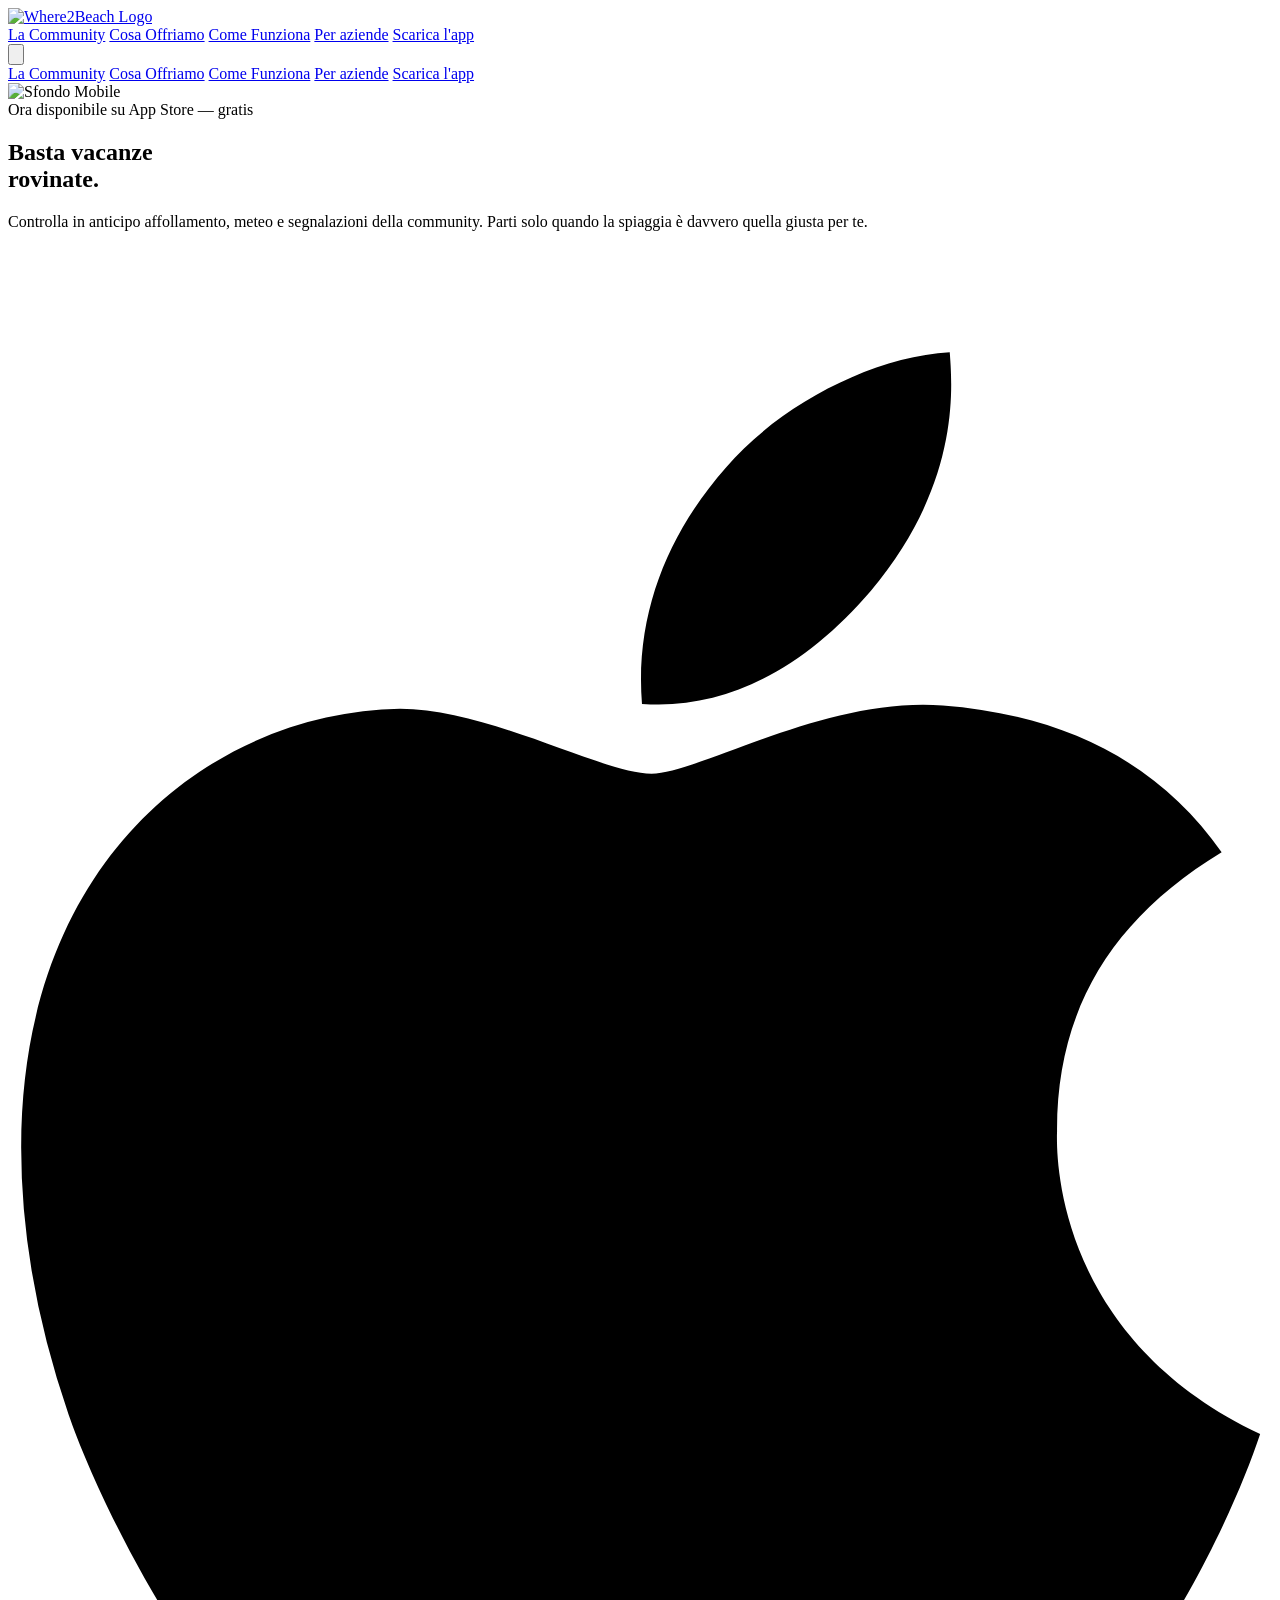
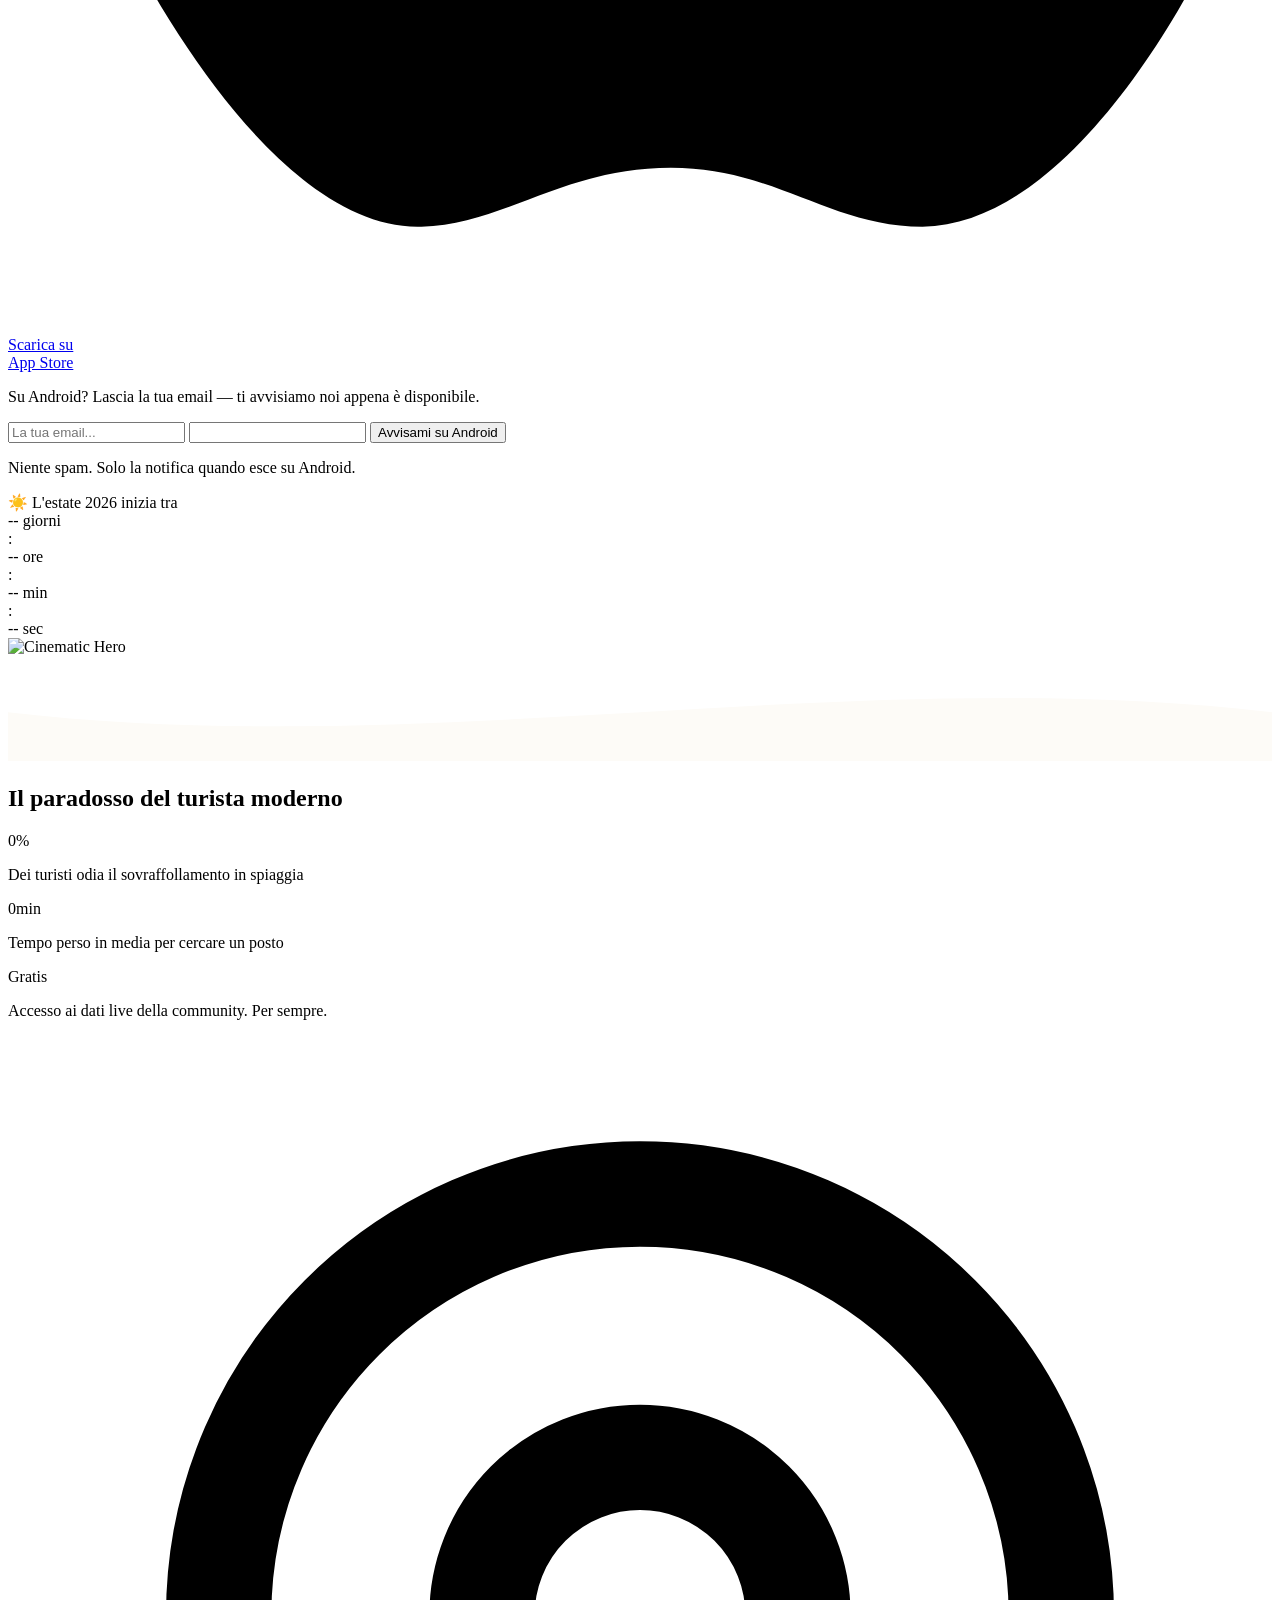
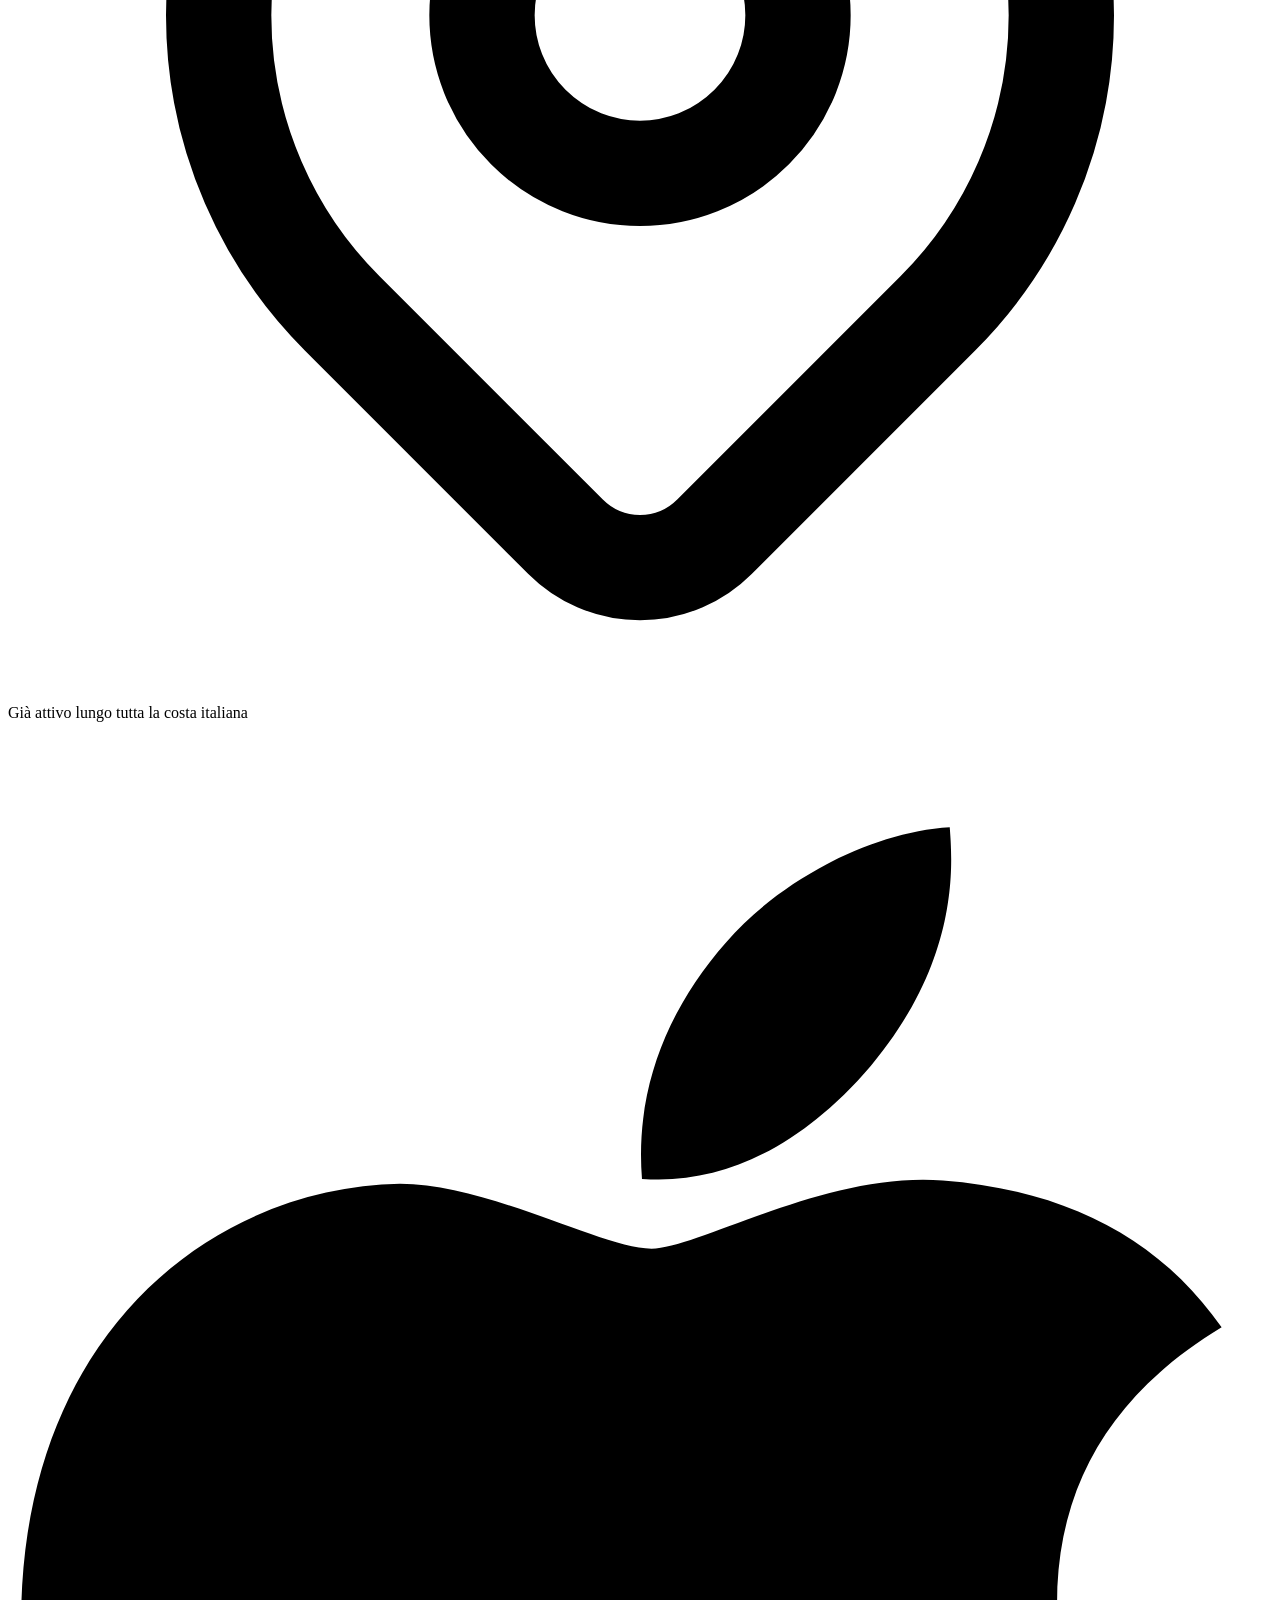
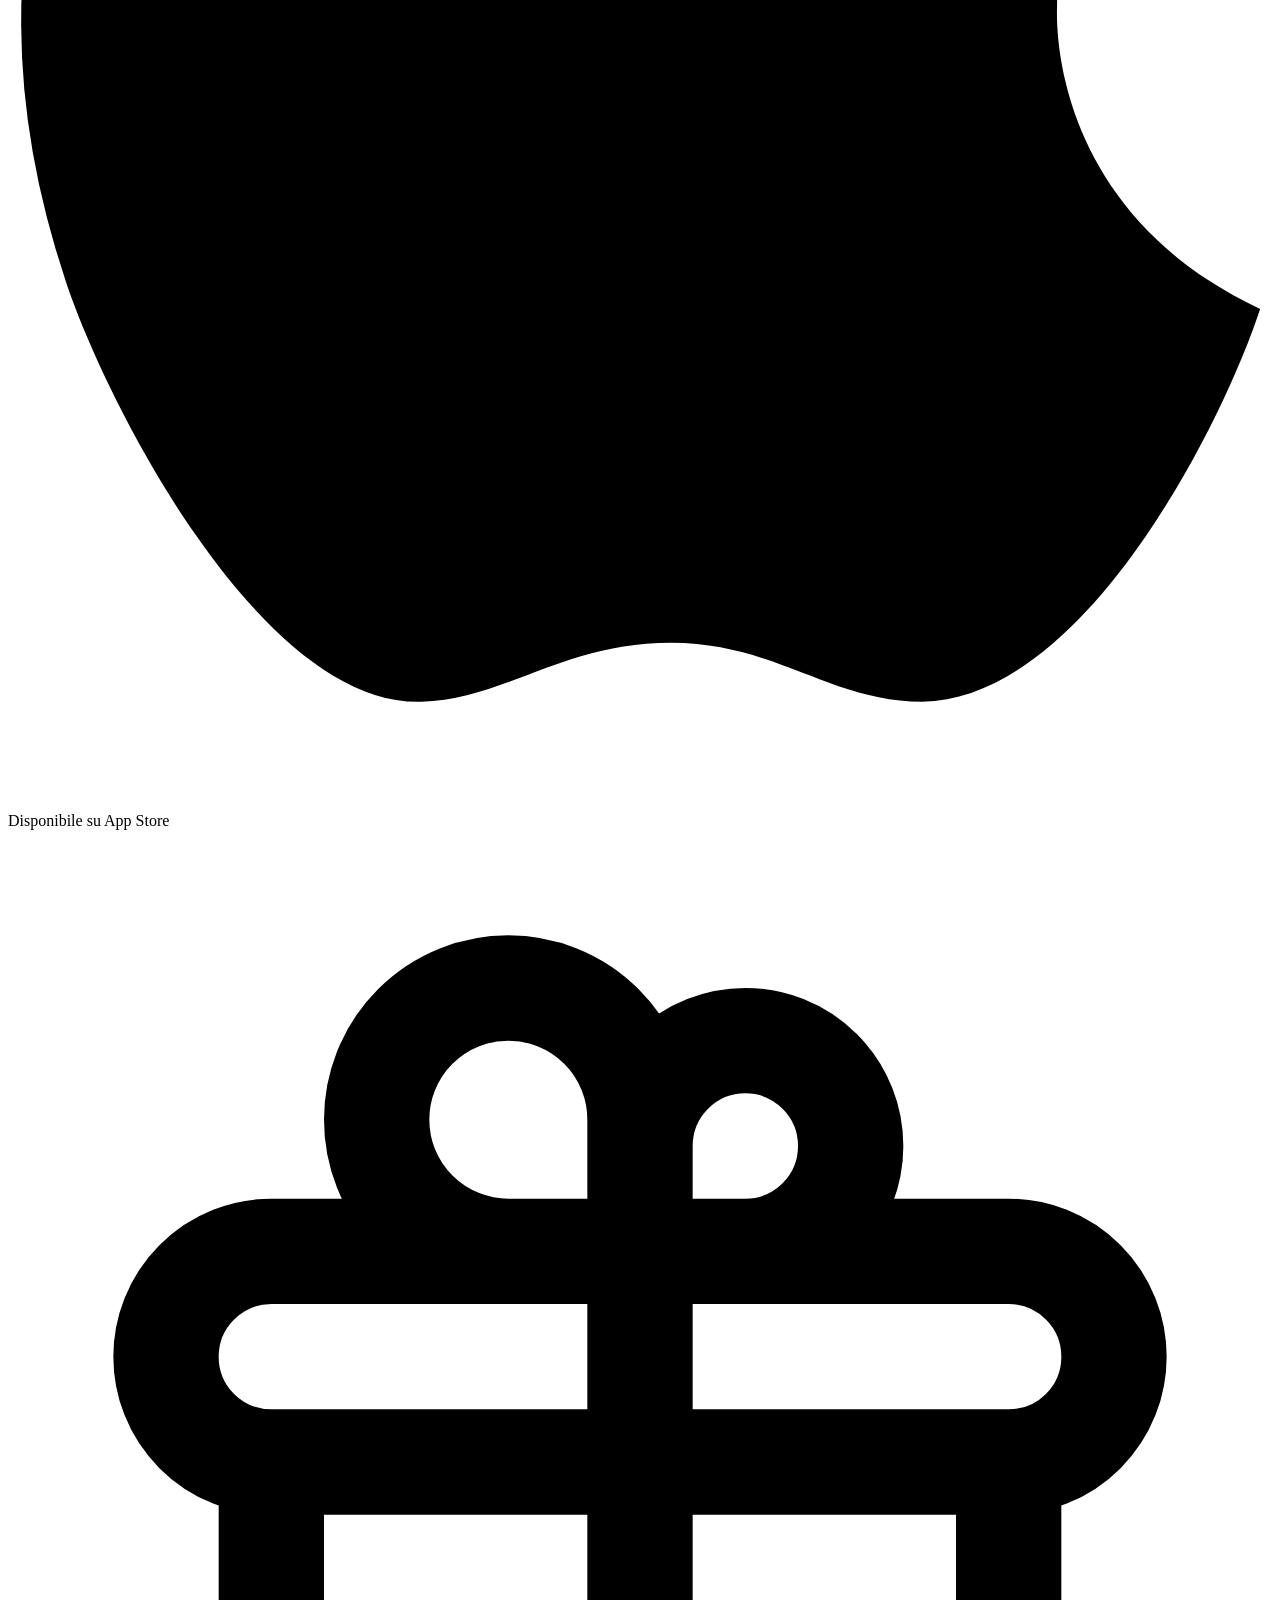
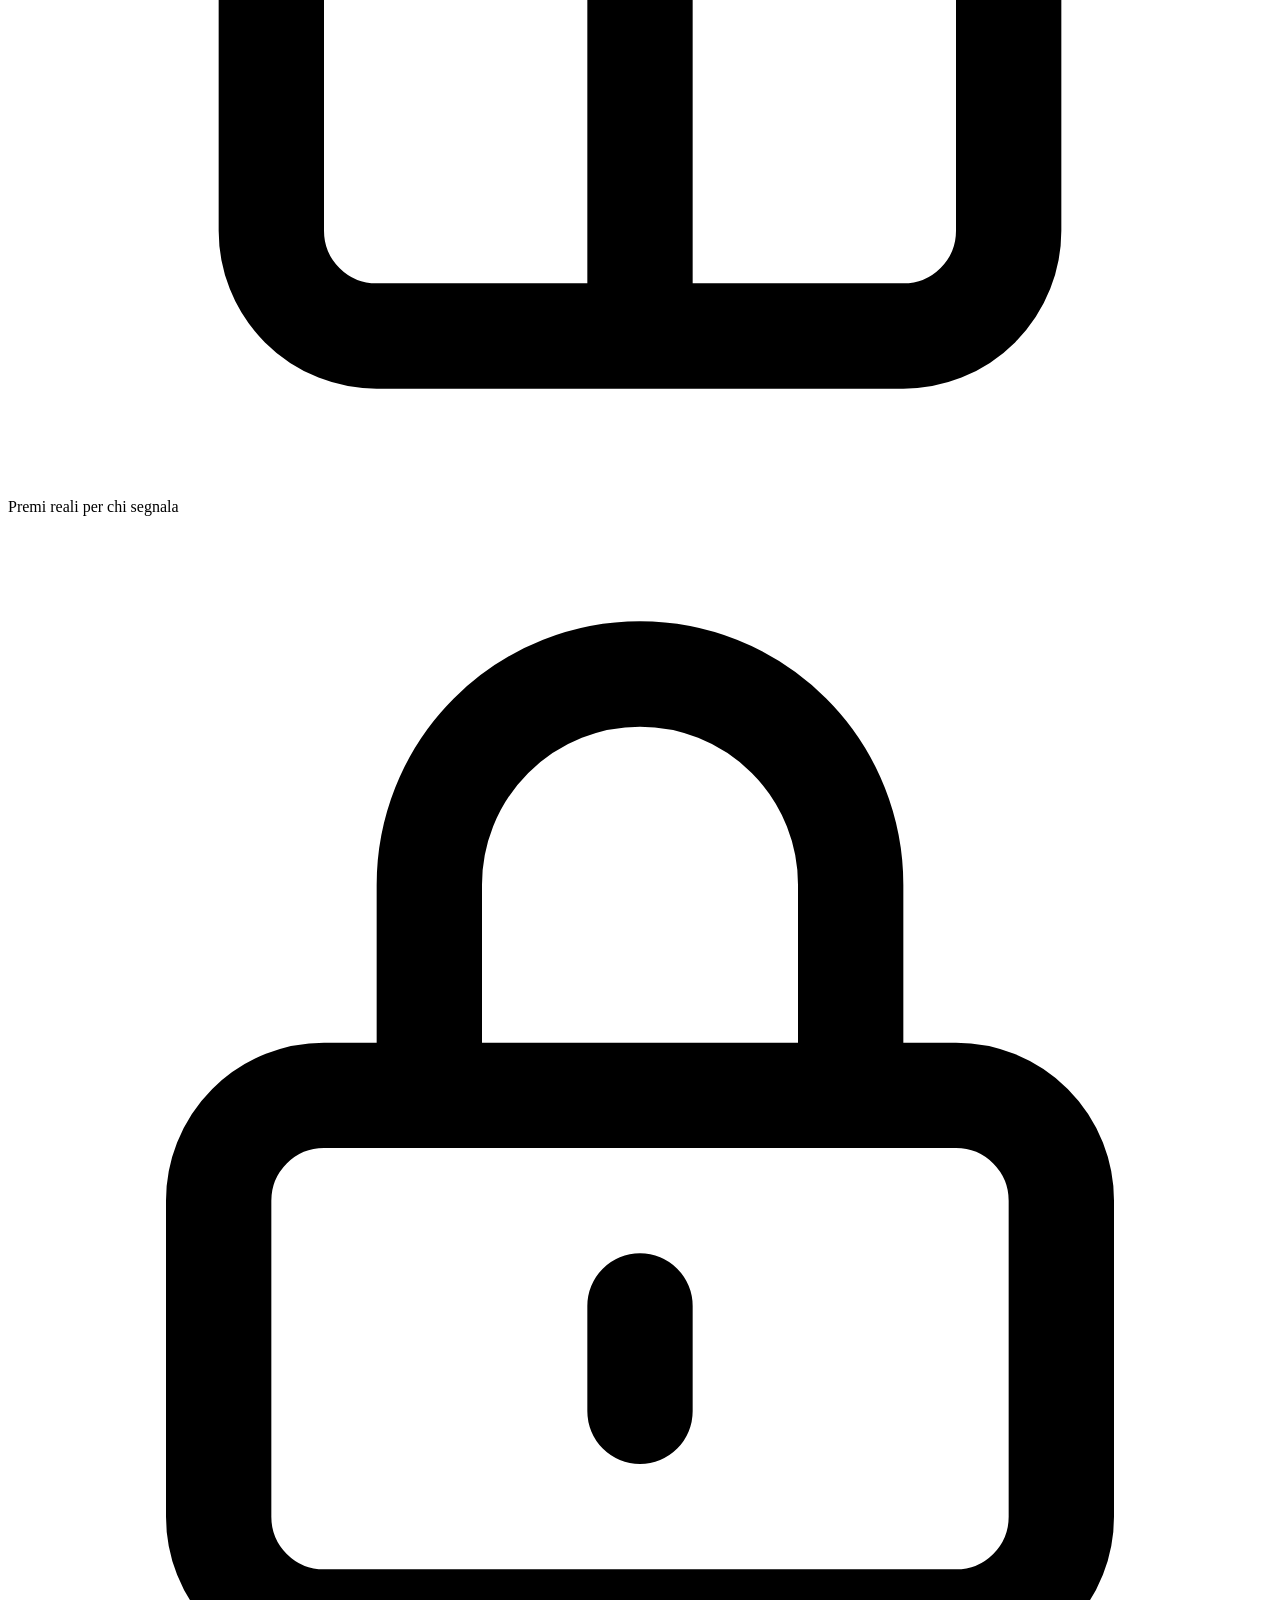
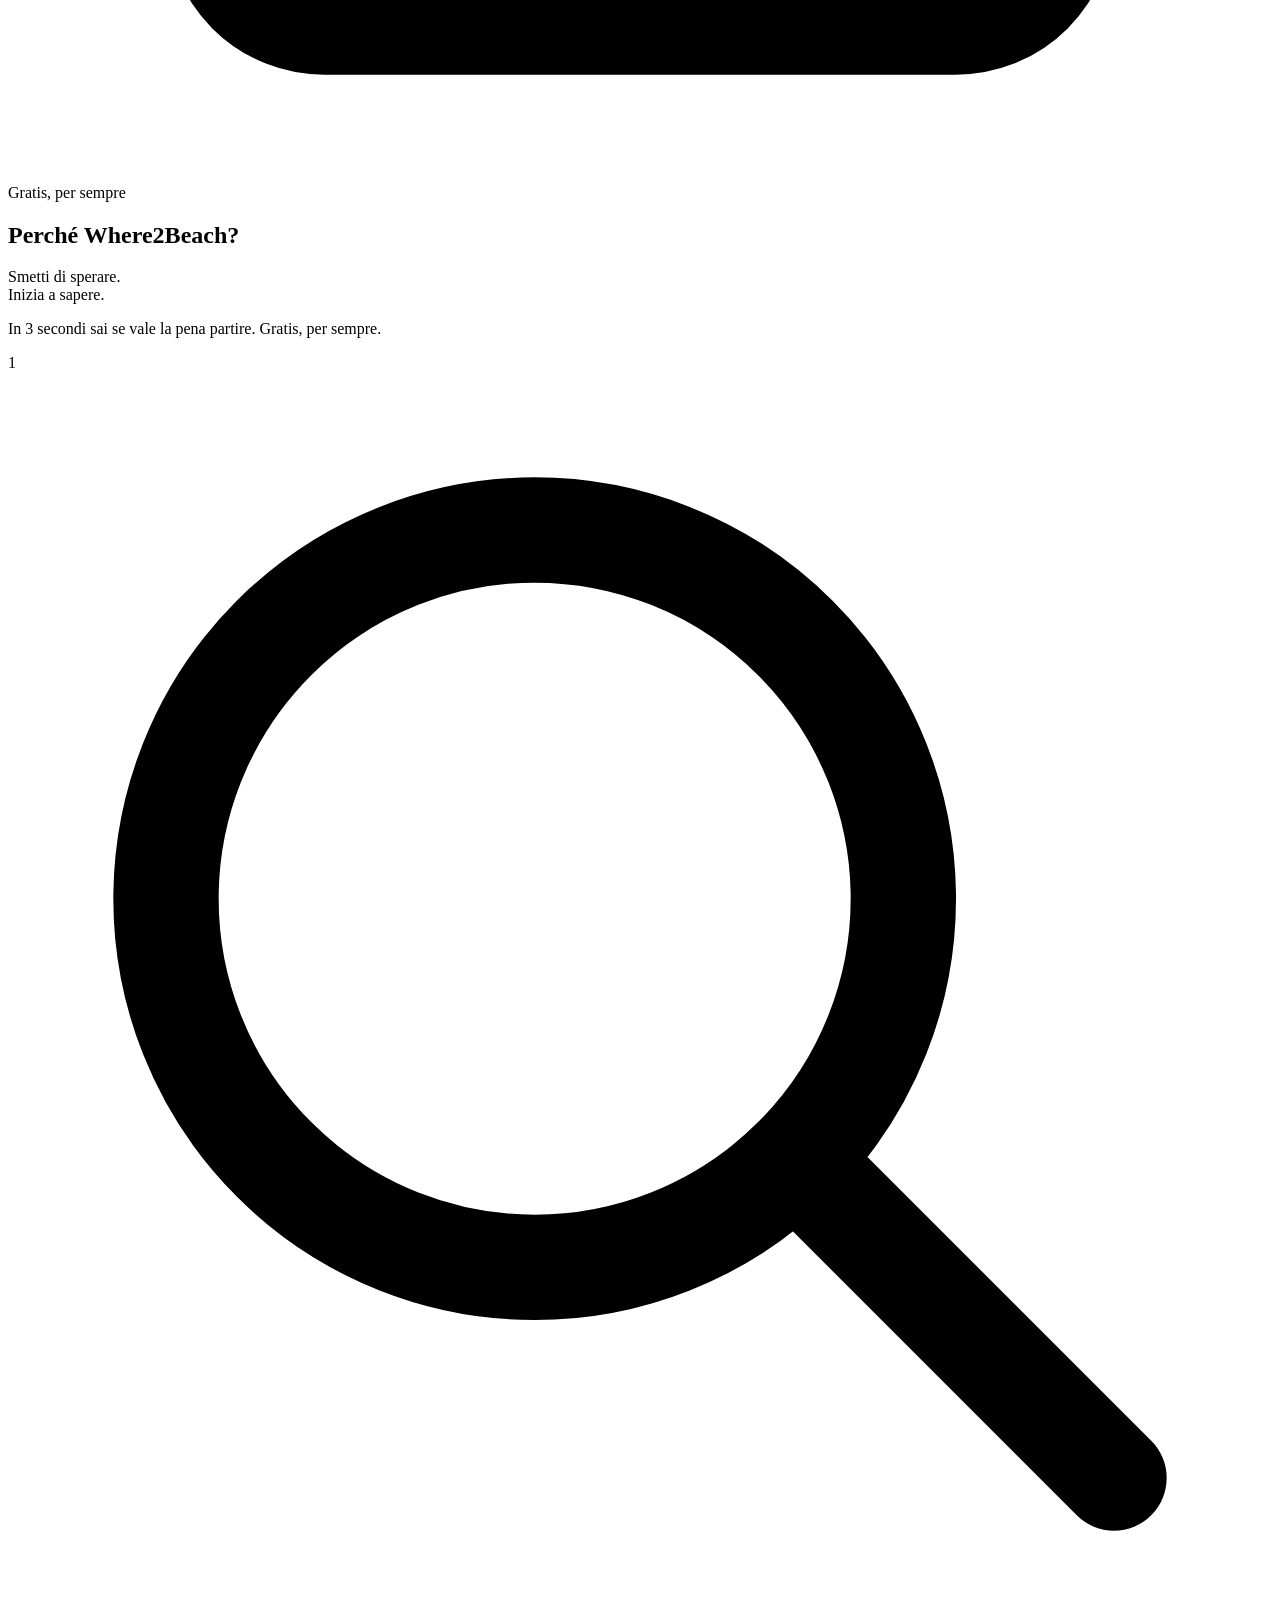
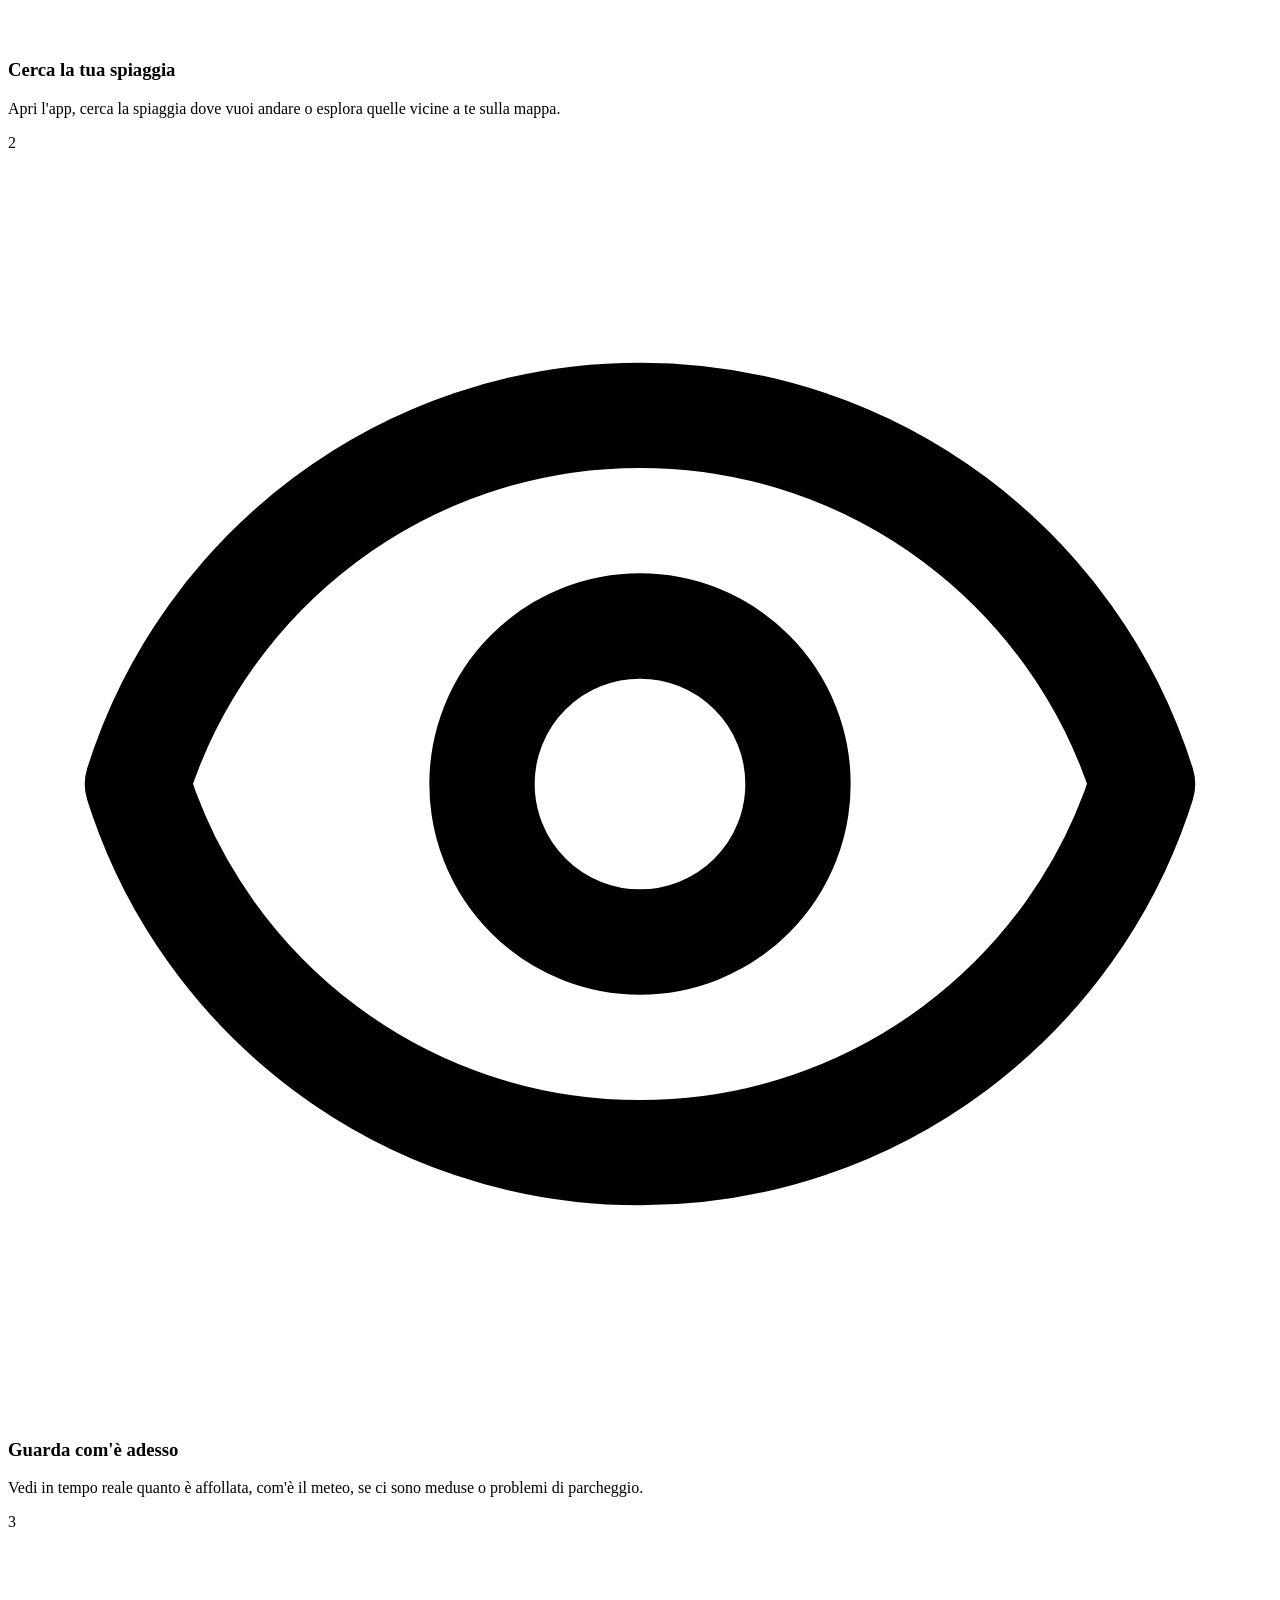
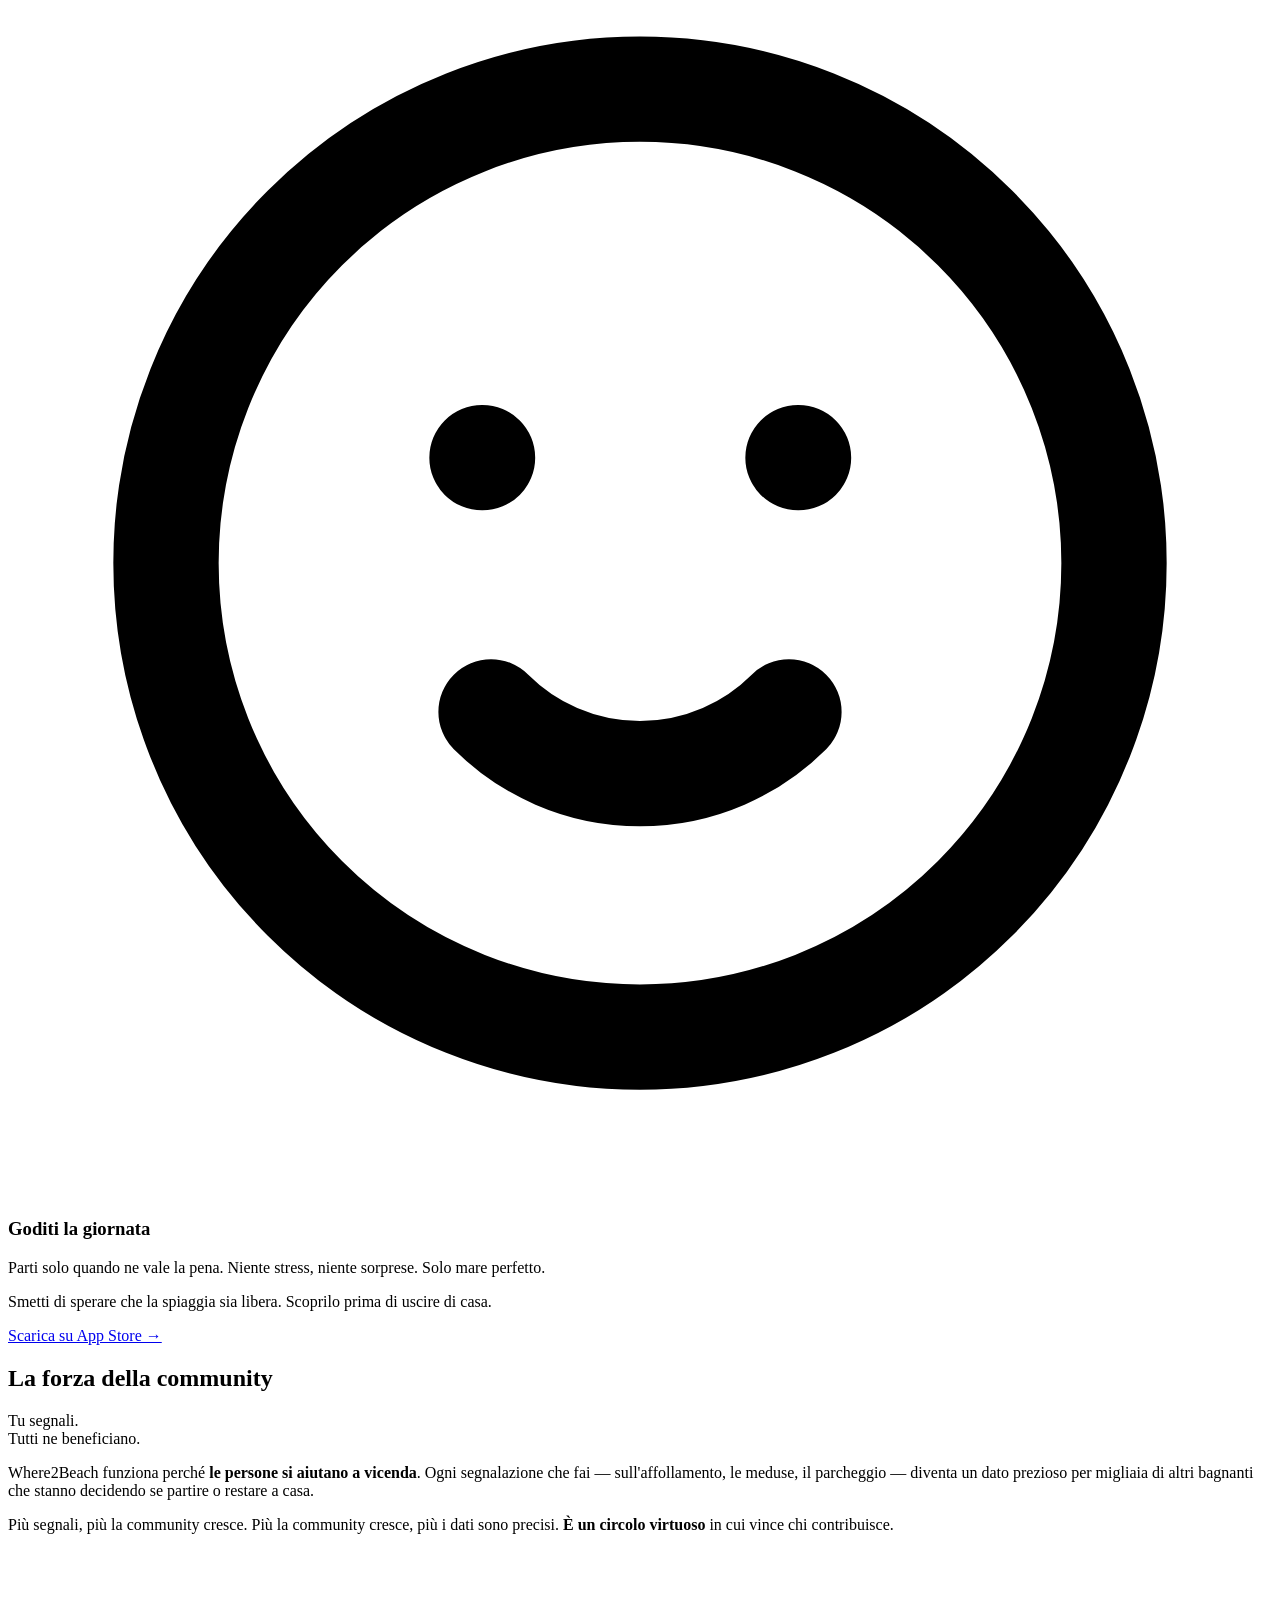
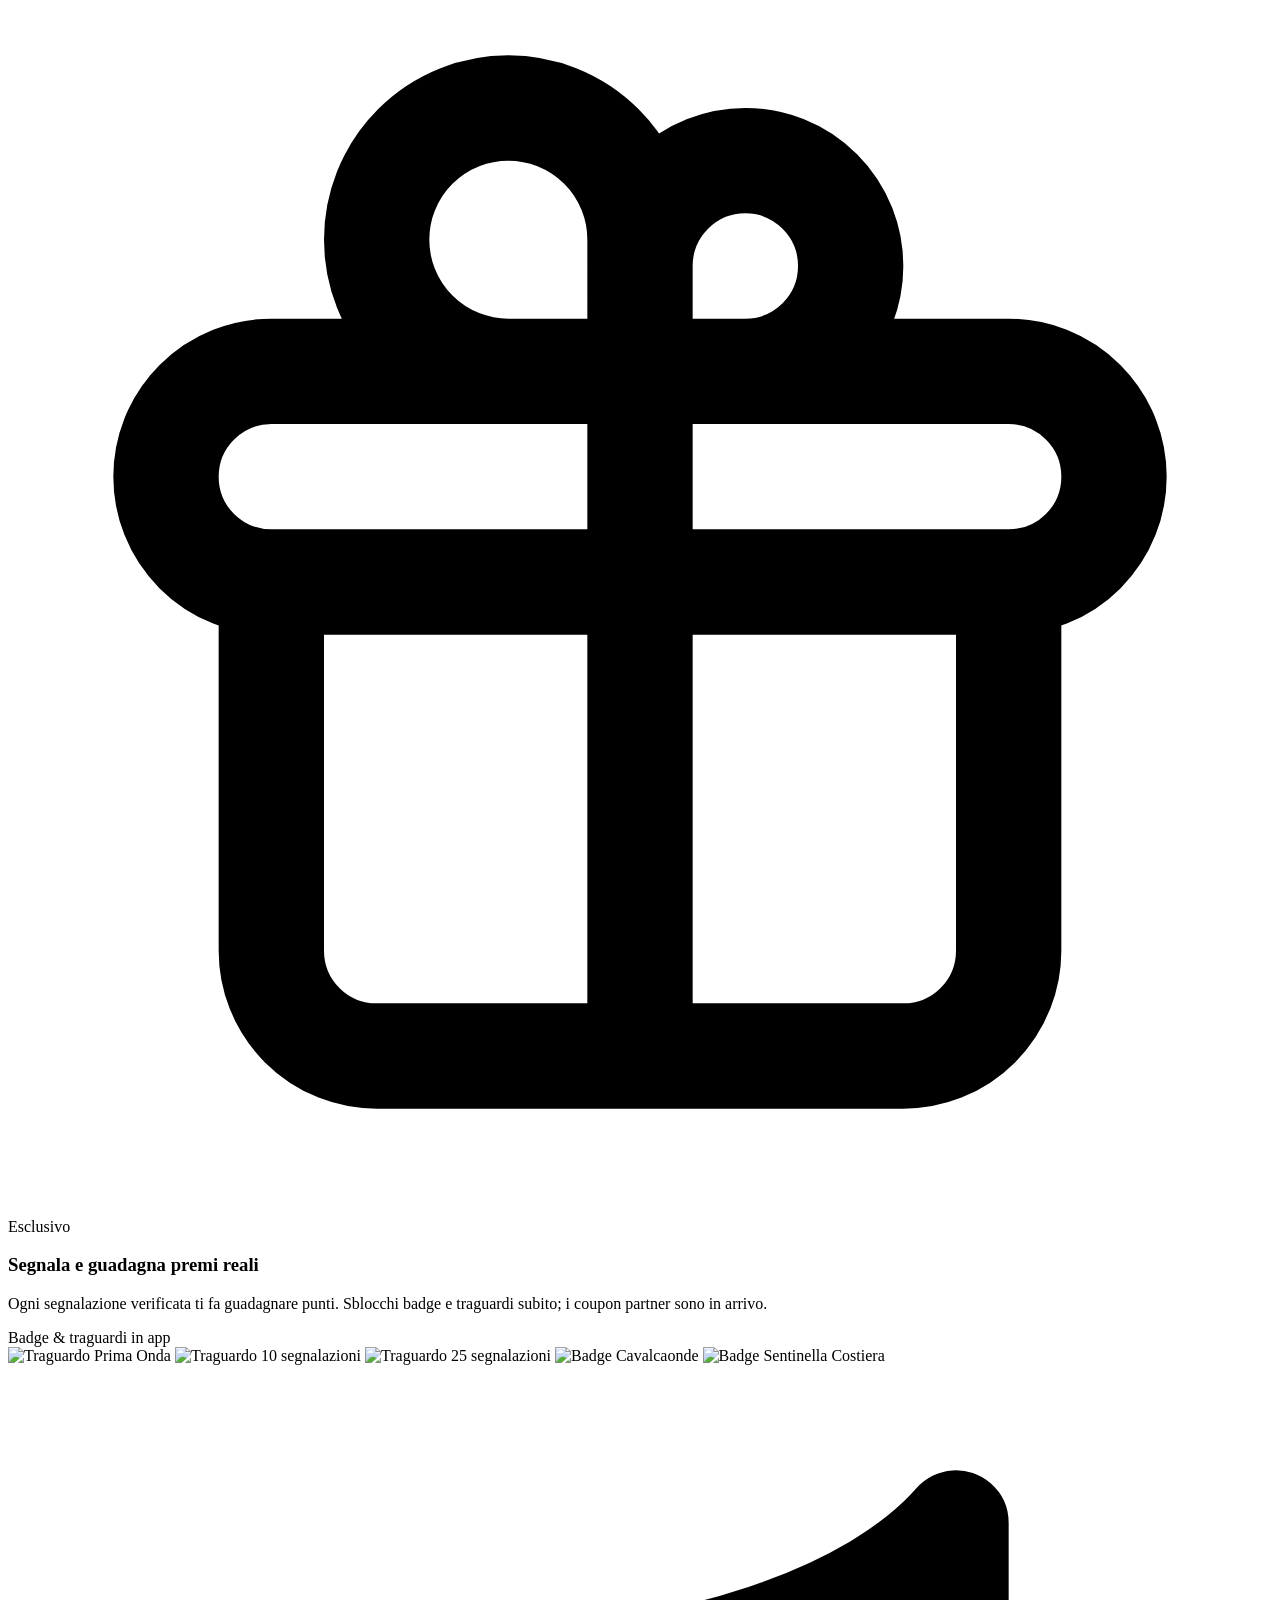
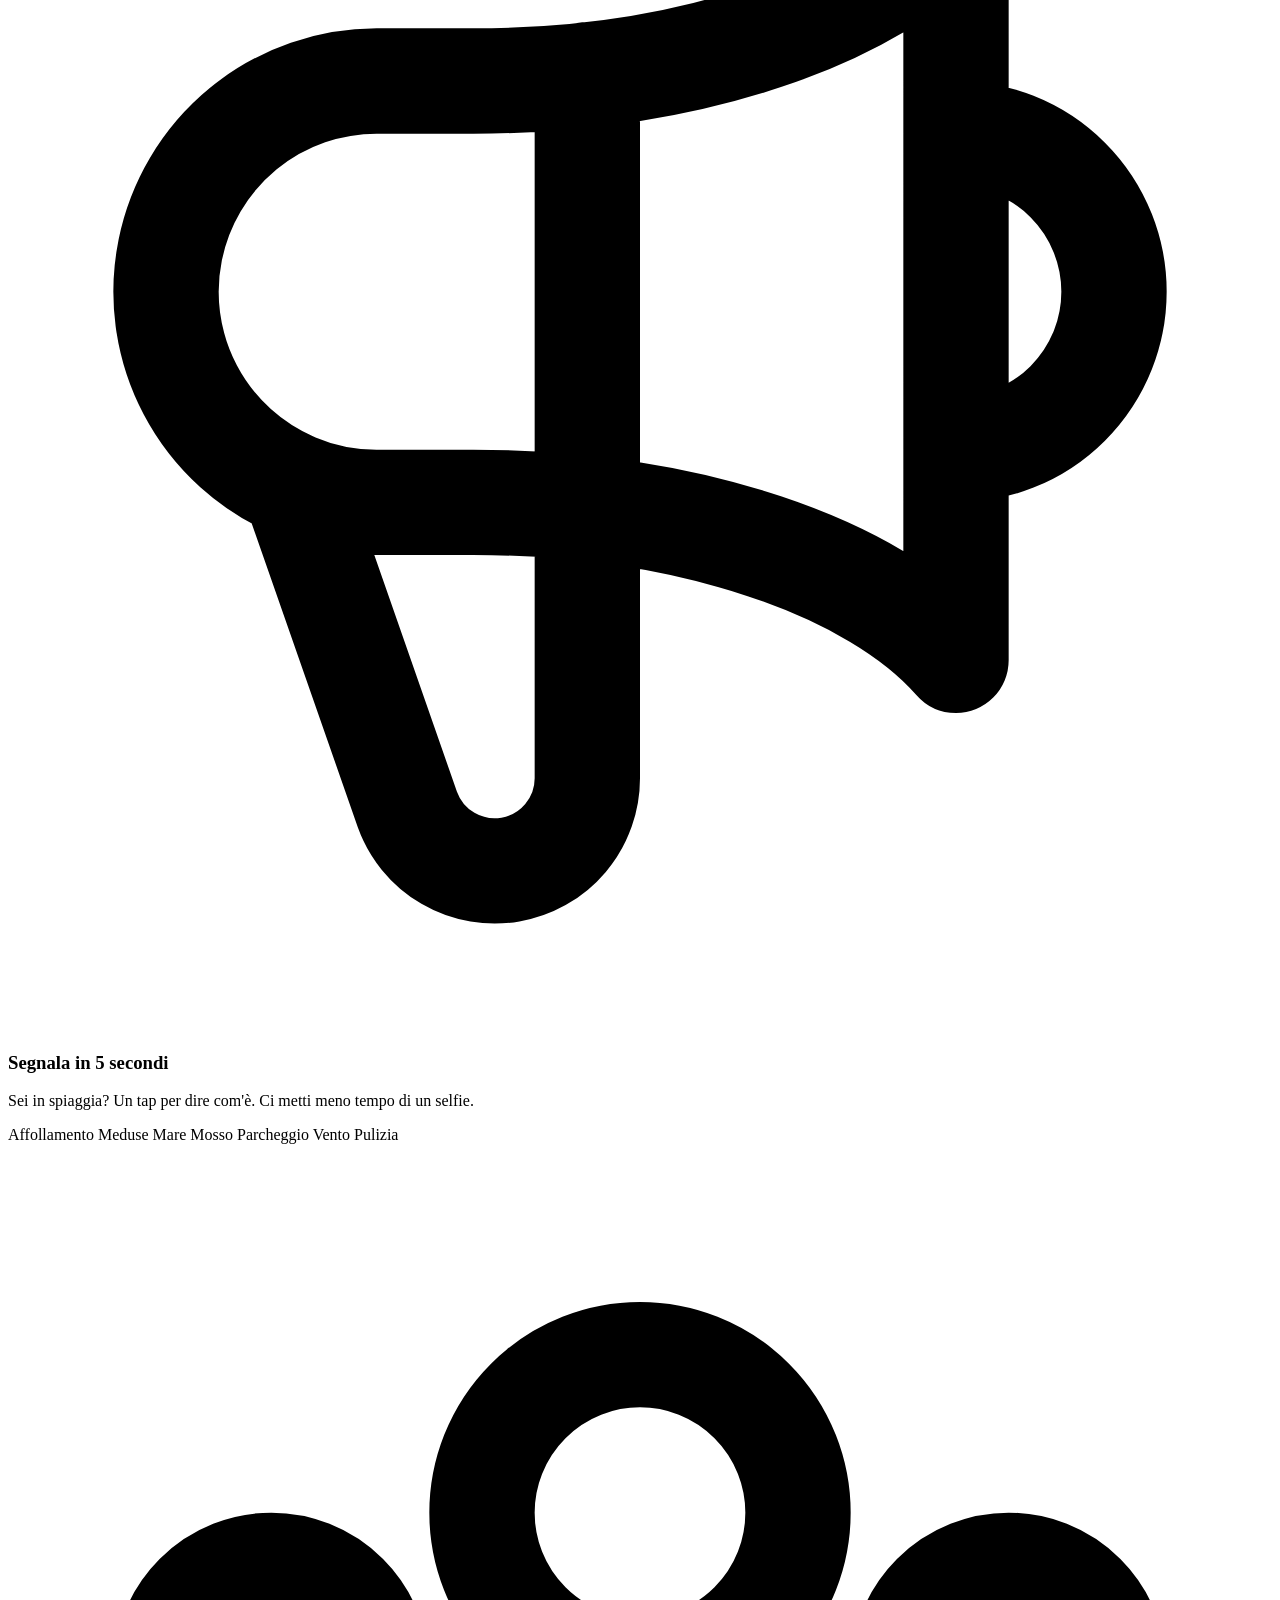
==== public/landing/index.html @ 3f05833f "feat(mobile): extend iOS Universal Links to /app/* and add Smart App Banner AASA covered only /regis" ====
<!DOCTYPE html>
<html lang="it" class="scroll-smooth">

<head>
    <meta charset="UTF-8">
    <meta name="viewport" content="width=device-width, initial-scale=1.0">
    <title>Where2Beach | Basta Vacanze Rovinate</title>
    <meta name="description" content="Controlla affollamento, meteo e segnalazioni della community prima di partire. Where2Beach è disponibile su App Store.">
    <meta name="robots" content="index, follow">
    <meta name="apple-itunes-app" content="app-id=6760668956">
    <link rel="canonical" href="https://where2beach.com/landing/">
    <meta property="og:type" content="website">
    <meta property="og:title" content="Where2Beach | Basta Vacanze Rovinate">
    <meta property="og:description" content="Scopri in anticipo se la spiaggia vale il viaggio. Affollamento, meteo e segnalazioni live della community.">
    <meta property="og:url" content="https://where2beach.com/landing/">
    <meta property="og:image" content="https://where2beach.com/og/og-default.jpg">
    <meta name="twitter:card" content="summary_large_image">
    <meta name="twitter:title" content="Where2Beach | Basta Vacanze Rovinate">
    <meta name="twitter:description" content="Scarica Where2Beach su App Store. Affollamento, meteo e segnalazioni live della community.">
    <meta name="twitter:image" content="https://where2beach.com/og/og-default.jpg">

    <!-- Google Fonts: Poppins for a modern, rounded, friendly look -->
    <link rel="preconnect" href="https://fonts.googleapis.com">
    <link rel="preconnect" href="https://fonts.gstatic.com" crossorigin>
    <link href="https://fonts.googleapis.com/css2?family=Poppins:wght@300;400;500;600;700;800;900&display=swap"
        rel="stylesheet">

    <!-- Tailwind CSS -->
    <script src="https://cdn.tailwindcss.com"></script>

    <!-- Tailwind Configuration -->
    <script src="tailwind.config.js"></script>
    <script src="/legal/runtime.js" defer></script>

    <link rel="stylesheet" href="styles.css">
    <script type="application/ld+json">
        {
            "@context": "https://schema.org",
            "@type": "WebSite",
            "name": "Where2Beach",
            "url": "https://where2beach.com/landing/",
            "inLanguage": "it-IT",
            "description": "Pianifica la giornata al mare con dati live su affollamento, meteo e segnalazioni community."
        }
    </script>
</head>

<body class="text-gray-800 antialiased selection:bg-corallo selection:text-white">

    <!-- Navbar -->
    <nav id="navbar"
        class="fixed w-full z-50 transition-all duration-300 bg-white/5 backdrop-blur-2xl border-b border-white/10 py-5">
        <div class="max-w-7xl mx-auto px-4 sm:px-6 lg:px-8">
            <div class="flex justify-between items-center relative min-h-[56px] md:min-h-0">
                <!-- Mobile spacer -->
                <div class="w-11 md:hidden"></div>
                <!-- Logo -->
                <div
                    class="flex-shrink-0 flex items-center absolute left-1/2 -translate-x-1/2 md:static md:translate-x-0">
                    <a href="#hero" class="text-2xl font-black tracking-tighter text-white flex items-center gap-2 group"
                        id="logo-text">
                        <div class="relative flex items-center justify-center">
                            <img src="W2B_Logo.png" alt="Where2Beach Logo"
                                class="h-24 w-auto transform group-hover:scale-110 transition-transform duration-300">
                        </div>
                    </a>
                </div>
                <!-- Desktop Menu -->
                <div class="hidden md:flex space-x-8 items-center">
                    <a href="#community" class="text-white font-medium hover:text-onda transition-colors"
                        id="link-1">La Community</a>
                    <a href="#features" class="text-white font-medium hover:text-onda transition-colors"
                        id="link-2">Cosa Offriamo</a>
                    <a href="#how-it-works" class="text-white font-medium hover:text-onda transition-colors"
                        id="link-3">Come Funziona</a>
                    <a href="#partners" class="text-white/80 font-medium hover:text-onda transition-colors" id="link-4">Per aziende</a>
                    <a href="https://apps.apple.com/it/app/where2beach/id6760668956"
                        target="_blank" rel="noopener noreferrer"
                        data-cta-id="nav_store_ios"
                        data-cta-section="nav"
                        data-cta-variant="primary"
                        class="bg-corallo text-white px-6 py-2.5 rounded-full font-bold shadow-glow-corallo hover:bg-corallo-hover hover:scale-105 transition-all duration-300">
                        Scarica l'app
                    </a>
                </div>
                <!-- Mobile Menu Button -->
                <div class="md:hidden flex items-center z-10">
                    <button id="mobile-menu-btn" class="text-white focus:outline-none p-2">
                        <svg class="w-7 h-7" fill="none" stroke="currentColor" viewBox="0 0 24 24">
                            <path stroke-linecap="round" stroke-linejoin="round" stroke-width="2"
                                d="M4 6h16M4 12h16M4 18h16"></path>
                        </svg>
                    </button>
                </div>
            </div>
        </div>
        <!-- Mobile Menu -->
        <div id="mobile-menu"
            class="hidden md:hidden bg-white/95 backdrop-blur-xl shadow-2xl absolute w-full left-0 top-full flex flex-col items-center py-6 space-y-6 border-b border-gray-100">
            <a href="#community"
                class="text-gray-800 font-bold text-lg hover:text-corallo transition-colors">La Community</a>
            <a href="#features"
                class="text-gray-800 font-bold text-lg hover:text-corallo transition-colors">Cosa Offriamo</a>
            <a href="#how-it-works" class="text-gray-800 font-bold text-lg hover:text-corallo transition-colors">Come
                Funziona</a>
            <a href="#partners" class="text-gray-700 font-bold text-lg hover:text-corallo transition-colors">Per aziende</a>
            <a href="https://apps.apple.com/it/app/where2beach/id6760668956"
                target="_blank" rel="noopener noreferrer"
                data-cta-id="mobile_nav_store_ios"
                data-cta-section="nav"
                data-cta-variant="primary"
                class="bg-corallo text-white px-8 py-3 rounded-full font-bold shadow-lg w-11/12 text-center">Scarica l'app</a>
        </div>
</nav>

    <!-- Hero Section -->
    <section id="hero" class="hero-gradient min-h-[100svh] flex items-center pt-32 md:pt-48 pb-20 md:pb-32 relative overflow-hidden">
        <!-- Mobile Background Image & Overlay -->
        <div class="absolute inset-0 z-0 md:hidden">
            <img src="hero_image.png" alt="Sfondo Mobile" class="w-full h-full object-cover object-center">
            <div class="absolute inset-0 bg-[#003553]/80 mix-blend-multiply"></div>
            <!-- Solid overlay for mobile readability -->
        </div>

        <!-- Floating abstract shapes -->
        <div
            class="absolute top-1/4 left-10 w-72 h-72 bg-onda opacity-30 rounded-full blur-[80px] animate-blob mix-blend-screen z-0">
        </div>
        <div class="absolute bottom-1/4 right-10 w-96 h-96 bg-corallo opacity-30 rounded-full blur-[100px] animate-blob mix-blend-screen z-0"
            style="animation-delay: 2s;"></div>

        <div class="max-w-7xl mx-auto px-4 sm:px-6 lg:px-8 relative z-10 w-full">
            <div class="grid md:grid-cols-2 gap-12 items-center">
                <!-- Text Content -->
                <div class="text-white text-center md:text-left space-y-8">
                    <div
                        class="inline-flex items-center gap-2 bg-white/10 backdrop-blur-md px-4 py-2 rounded-full text-sm font-semibold tracking-wide border border-white/20 shadow-lg">
                        <span class="relative flex h-3 w-3">
                            <span
                                class="animate-ping absolute inline-flex h-full w-full rounded-full bg-corallo opacity-75"></span>
                            <span class="relative inline-flex rounded-full h-3 w-3 bg-corallo"></span>
                        </span>
                        Ora disponibile su App Store — gratis
                    </div>

                    <h1 class="text-5xl md:text-6xl lg:text-[5.5rem] font-black leading-[1.05] tracking-tighter">
                        Basta vacanze <br />
                        <span
                            class="text-transparent bg-clip-text bg-gradient-to-r from-corallo to-[#FFB154]">rovinate.</span>
                    </h1>

                    <p class="text-lg md:text-xl font-normal text-onda/90 leading-relaxed max-w-lg mx-auto md:mx-0">
                        Controlla in anticipo affollamento, meteo e segnalazioni della community. Parti solo quando la
                        spiaggia è davvero quella giusta per te.
                    </p>

                    <!-- CTA Buttons -->
                    <div class="flex flex-col sm:flex-row gap-4 justify-center md:justify-start pt-2">
                        <!-- App Store Button — primary CTA -->
                        <a href="https://apps.apple.com/it/app/where2beach/id6760668956"
                            target="_blank" rel="noopener noreferrer"
                            data-cta-id="hero_store_ios"
                            data-cta-section="hero"
                            data-cta-variant="primary"
                            class="flex items-center justify-center gap-3 bg-white text-gray-900 px-8 py-4 rounded-[2rem] hover:bg-white/90 transition-all hover:-translate-y-1 shadow-glass group font-bold">
                            <svg class="w-8 h-8 fill-current group-hover:text-mare transition-colors"
                                viewBox="0 0 384 512" xmlns="http://www.w3.org/2000/svg">
                                <path
                                    d="M318.7 268.7c-.2-36.7 16.4-64.4 50-84.8-18.8-26.9-47.2-41.7-84.7-44.6-35.5-2.8-74.3 20.7-88.5 20.7-15 0-49.4-19.7-76.4-19.7C63.3 141.2 4 184.8 4 273.5q0 39.3 14.4 81.2c12.8 36.7 59 126.7 107.2 125.2 25.2-.6 43-17.9 75.8-17.9 31.8 0 48.3 17.9 76.4 17.9 48.6-.7 90.4-82.5 102.6-119.3-65.2-30.7-61.7-90-61.7-91.9zm-56.6-164.2c27.3-32.4 24.8-61.9 24-72.5-24.1 1.4-52 16.4-67.9 34.9-17.5 19.8-27.8 44.3-25.6 71.9 26.1 2 49.9-11.4 69.5-34.3z" />
                            </svg>
                            <div class="text-left">
                                <div class="text-[10px] leading-tight text-gray-500 font-medium">Scarica su</div>
                                <div class="text-base font-bold leading-tight">App Store</div>
                            </div>
                        </a>
                    </div>

                    <div class="max-w-lg mx-auto md:mx-0">
                        <p class="text-sm text-onda/90 font-medium">
                            Su Android? Lascia la tua email — ti avvisiamo noi appena è disponibile.
                        </p>
                        <form id="landing-email-form-hero" data-signup-form
                            class="mt-4 flex flex-col sm:flex-row gap-3 max-w-xl relative z-20">
                            <input type="email" data-signup-input name="email" placeholder="La tua email..." required
                                class="email-input flex-1 bg-white/10 backdrop-blur-md border border-white/20 text-white placeholder-onda/50 px-6 py-4 rounded-[2rem] focus:outline-none focus:ring-2 focus:ring-corallo transition-all">
                            <input type="text" name="company" tabindex="-1" autocomplete="off" aria-hidden="true"
                                class="hidden">
                            <button type="submit" data-signup-submit
                                data-cta-id="hero_signup_submit"
                                data-cta-section="hero"
                                data-cta-variant="primary"
                                class="bg-corallo text-white px-8 py-4 rounded-[2rem] font-bold shadow-glow-corallo hover:bg-corallo-hover transition-all hover:-translate-y-1 whitespace-nowrap">
                                Avvisami su Android
                            </button>
                        </form>
                        <p data-signup-feedback class="mt-3 text-sm text-onda/90 min-h-[1.25rem]" aria-live="polite"></p>
                        <p class="text-xs text-onda/70">Niente spam. Solo la notifica quando esce su Android.</p>
                    </div>

                    <!-- Seasonal Urgency Countdown -->
                    <div id="summer-countdown" class="countdown-container mt-8 relative hidden lg:block">
                        <div class="inline-flex flex-col items-center gap-3">
                            <div class="flex items-center gap-2 text-onda/70 text-xs font-bold uppercase tracking-[0.2em]">
                                <span class="w-5 h-px bg-gradient-to-r from-transparent to-onda/40"></span>
                                <span>☀️ L'estate 2026 inizia tra</span>
                                <span class="w-5 h-px bg-gradient-to-l from-transparent to-onda/40"></span>
                            </div>
                            <div class="flex gap-3" id="countdown-timer">
                                <div class="cd-tile group">
                                    <span id="cd-days" class="cd-value text-transparent bg-clip-text bg-gradient-to-b from-corallo to-[#FFB154]">--</span>
                                    <span class="cd-label">giorni</span>
                                </div>
                                <div class="cd-separator">:</div>
                                <div class="cd-tile group">
                                    <span id="cd-hours" class="cd-value">--</span>
                                    <span class="cd-label">ore</span>
                                </div>
                                <div class="cd-separator">:</div>
                                <div class="cd-tile group">
                                    <span id="cd-mins" class="cd-value">--</span>
                                    <span class="cd-label">min</span>
                                </div>
                                <div class="cd-separator">:</div>
                                <div class="cd-tile group">
                                    <span id="cd-secs" class="cd-value cd-secs-active">--</span>
                                    <span class="cd-label">sec</span>
                                </div>
                            </div>
                        </div>
                    </div>
                </div>

                <!-- Graphic / Mascot -->
                <div class="hidden md:flex justify-center relative animate-float">
                    <div class="w-72 h-72 lg:w-[32rem] lg:h-[32rem] relative z-10 flex items-center justify-center">
                        <!-- Glowing aura behind image -->
                        <div class="absolute inset-0 bg-white/10 rounded-full blur-2xl"></div>
                        <img src="hero_image.png" alt="Cinematic Hero"
                            class="w-full h-full object-cover rounded-[3rem] shadow-2xl hover:scale-105 transition-transform duration-700 relative z-20 border-[6px] border-white/20">
                    </div>
                </div>
            </div>
        </div>

        <!-- SVG Bottom Wave for smooth transition -->
        <div class="absolute bottom-[-1px] left-0 w-full overflow-hidden leading-none z-0">
            <svg class="relative block w-full h-[60px] md:h-[120px]" xmlns="http://www.w3.org/2000/svg"
                viewBox="0 0 1440 120" preserveAspectRatio="none">
                <path d="M0,64 C480,120 960,8 1440,64 L1440,120 L0,120 Z" fill="#FDFBF7"></path>
            </svg>
        </div>
    </section>

    <!-- Stats / Problem Statement -->
    <section class="py-16 md:py-24 bg-sabbia text-center px-4 relative z-20">
        <div
            class="reveal-scale max-w-5xl mx-auto bg-white/70 backdrop-blur-3xl rounded-[2.5rem] shadow-soft p-8 md:p-14">
            <h2 class="text-2xl md:text-3xl font-bold text-gray-900 mb-8 tracking-tighter">Il paradosso del turista
                moderno</h2>
            <div class="grid grid-cols-1 md:grid-cols-3 gap-10 divide-y md:divide-y-0 md:divide-x divide-gray-100/50">
                <div class="space-y-3 pt-6 md:pt-0">
                    <div class="text-5xl font-black text-corallo tracking-tighter" data-counter="80" data-suffix="%">0%
                    </div>
                    <p class="text-sm md:text-base text-gray-600 font-medium px-4">Dei turisti odia il sovraffollamento
                        in spiaggia</p>
                </div>
                <div class="space-y-3 pt-6 md:pt-0">
                    <div class="text-5xl font-black text-corallo tracking-tighter" data-counter="45" data-suffix="min">
                        0<span class="text-3xl ml-1">min</span></div>
                    <p class="text-sm md:text-base text-gray-600 font-medium px-4">Tempo perso in media per cercare un
                        posto</p>
                </div>
                <div class="space-y-3 pt-6 md:pt-0">
                    <div class="text-5xl font-black text-corallo tracking-tighter">Gratis</div>
                    <p class="text-sm md:text-base text-gray-600 font-medium px-4">Accesso ai dati live della community.
                        Per sempre.</p>
                </div>
            </div>
        </div>
    </section>

    <!-- Social Proof Strip -->
    <section class="py-8 bg-white border-b border-gray-100">
        <div class="max-w-5xl mx-auto px-4">
            <div class="flex flex-wrap items-center justify-center gap-6 md:gap-10 text-sm font-semibold text-gray-500">
                <div class="flex items-center gap-2">
                    <svg class="w-4 h-4 text-corallo flex-shrink-0" fill="none" stroke="currentColor" viewBox="0 0 24 24"><path stroke-linecap="round" stroke-linejoin="round" stroke-width="2" d="M17.657 16.657L13.414 20.9a1.998 1.998 0 01-2.827 0l-4.244-4.243a8 8 0 1111.314 0z"/><path stroke-linecap="round" stroke-linejoin="round" stroke-width="2" d="M15 11a3 3 0 11-6 0 3 3 0 016 0z"/></svg>
                    <span>Già attivo lungo tutta la costa italiana</span>
                </div>
                <div class="w-px h-4 bg-gray-200 hidden md:block"></div>
                <div class="flex items-center gap-2">
                    <svg class="w-4 h-4 text-corallo flex-shrink-0" viewBox="0 0 384 512" fill="currentColor"><path d="M318.7 268.7c-.2-36.7 16.4-64.4 50-84.8-18.8-26.9-47.2-41.7-84.7-44.6-35.5-2.8-74.3 20.7-88.5 20.7-15 0-49.4-19.7-76.4-19.7C63.3 141.2 4 184.8 4 273.5q0 39.3 14.4 81.2c12.8 36.7 59 126.7 107.2 125.2 25.2-.6 43-17.9 75.8-17.9 31.8 0 48.3 17.9 76.4 17.9 48.6-.7 90.4-82.5 102.6-119.3-65.2-30.7-61.7-90-61.7-91.9zm-56.6-164.2c27.3-32.4 24.8-61.9 24-72.5-24.1 1.4-52 16.4-67.9 34.9-17.5 19.8-27.8 44.3-25.6 71.9 26.1 2 49.9-11.4 69.5-34.3z"/></svg>
                    <span>Disponibile su App Store</span>
                </div>
                <div class="w-px h-4 bg-gray-200 hidden md:block"></div>
                <div class="flex items-center gap-2">
                    <svg class="w-4 h-4 text-corallo flex-shrink-0" fill="none" stroke="currentColor" viewBox="0 0 24 24"><path stroke-linecap="round" stroke-linejoin="round" stroke-width="2" d="M12 8v13m0-13V6a2 2 0 112 2h-2zm0 0V5.5A2.5 2.5 0 109.5 8H12zm-7 4h14M5 12a2 2 0 110-4h14a2 2 0 110 4M5 12v7a2 2 0 002 2h10a2 2 0 002-2v-7"/></svg>
                    <span>Premi reali per chi segnala</span>
                </div>
                <div class="w-px h-4 bg-gray-200 hidden md:block"></div>
                <div class="flex items-center gap-2">
                    <svg class="w-4 h-4 text-corallo flex-shrink-0" fill="none" stroke="currentColor" viewBox="0 0 24 24"><path stroke-linecap="round" stroke-linejoin="round" stroke-width="2" d="M12 15v2m-6 4h12a2 2 0 002-2v-6a2 2 0 00-2-2H6a2 2 0 00-2 2v6a2 2 0 002 2zm10-10V7a4 4 0 00-8 0v4h8z"/></svg>
                    <span>Gratis, per sempre</span>
                </div>
            </div>
        </div>
    </section>

    <!-- Value Proposition — Why Where2Beach -->
    <section class="py-20 md:py-32 bg-white relative overflow-hidden">
        <!-- Subtle decorative blobs -->
        <div class="absolute top-0 right-0 w-[400px] h-[400px] bg-onda/5 rounded-full blur-[100px]"></div>
        <div class="absolute bottom-0 left-0 w-[300px] h-[300px] bg-corallo/5 rounded-full blur-[100px]"></div>

        <div class="max-w-6xl mx-auto px-4 sm:px-6 lg:px-8 relative z-10">
            <!-- Header -->
            <div class="text-center mb-16 md:mb-20">
                <h2 class="reveal text-sm text-corallo font-bold tracking-widest uppercase mb-3">Perché Where2Beach?</h2>
                <p class="reveal stagger-1 text-3xl md:text-5xl font-black tracking-tighter text-gray-900 max-w-3xl mx-auto">
                    Smetti di sperare.<br class="hidden md:block"> <span class="text-mare">Inizia a sapere.</span>
                </p>
                <p class="reveal stagger-2 mt-5 text-lg md:text-xl text-gray-500 max-w-2xl mx-auto font-medium">
                    In 3 secondi sai se vale la pena partire. Gratis, per sempre.
                </p>
            </div>

            <!-- 3 Steps — How it works -->
            <div class="grid grid-cols-1 md:grid-cols-3 gap-6 md:gap-10">

                <!-- Step 1 -->
                <div class="reveal stagger-1 group relative bg-gradient-to-br from-white to-gray-50/80 rounded-[2.5rem] p-8 md:p-10 border border-gray-100 hover:border-mare/30 shadow-sm hover:shadow-lg transition-all duration-500 hover:-translate-y-2 text-center">
                    <div class="absolute top-6 right-6 text-6xl md:text-7xl font-black text-gray-100 group-hover:text-mare/10 transition-colors select-none">1</div>
                    <div class="w-16 h-16 mx-auto rounded-[1.5rem] bg-gradient-to-br from-mare to-mare-dark text-white flex items-center justify-center mb-6 shadow-md group-hover:scale-110 group-hover:rotate-3 transition-transform duration-300">
                        <svg class="w-8 h-8" fill="none" stroke="currentColor" viewBox="0 0 24 24"><path stroke-linecap="round" stroke-linejoin="round" stroke-width="2" d="M21 21l-6-6m2-5a7 7 0 11-14 0 7 7 0 0114 0z"></path></svg>
                    </div>
                    <h3 class="text-xl font-bold text-gray-900 tracking-tight mb-3">Cerca la tua spiaggia</h3>
                    <p class="text-gray-500 font-medium leading-relaxed text-sm md:text-base">Apri l'app, cerca la spiaggia dove vuoi andare o esplora quelle vicine a te sulla mappa.</p>
                </div>

                <!-- Step 2 -->
                <div class="reveal stagger-2 group relative bg-gradient-to-br from-white to-gray-50/80 rounded-[2.5rem] p-8 md:p-10 border border-gray-100 hover:border-corallo/30 shadow-sm hover:shadow-lg transition-all duration-500 hover:-translate-y-2 text-center">
                    <div class="absolute top-6 right-6 text-6xl md:text-7xl font-black text-gray-100 group-hover:text-corallo/10 transition-colors select-none">2</div>
                    <div class="w-16 h-16 mx-auto rounded-[1.5rem] bg-gradient-to-br from-corallo to-corallo-hover text-white flex items-center justify-center mb-6 shadow-md group-hover:scale-110 group-hover:-rotate-3 transition-transform duration-300">
                        <svg class="w-8 h-8" fill="none" stroke="currentColor" viewBox="0 0 24 24"><path stroke-linecap="round" stroke-linejoin="round" stroke-width="2" d="M15 12a3 3 0 11-6 0 3 3 0 016 0z"></path><path stroke-linecap="round" stroke-linejoin="round" stroke-width="2" d="M2.458 12C3.732 7.943 7.523 5 12 5c4.478 0 8.268 2.943 9.542 7-1.274 4.057-5.064 7-9.542 7-4.477 0-8.268-2.943-9.542-7z"></path></svg>
                    </div>
                    <h3 class="text-xl font-bold text-gray-900 tracking-tight mb-3">Guarda com'è adesso</h3>
                    <p class="text-gray-500 font-medium leading-relaxed text-sm md:text-base">Vedi in tempo reale quanto è affollata, com'è il meteo, se ci sono meduse o problemi di parcheggio.</p>
                </div>

                <!-- Step 3 -->
                <div class="reveal stagger-3 group relative bg-gradient-to-br from-white to-gray-50/80 rounded-[2.5rem] p-8 md:p-10 border border-gray-100 hover:border-mare/30 shadow-sm hover:shadow-lg transition-all duration-500 hover:-translate-y-2 text-center">
                    <div class="absolute top-6 right-6 text-6xl md:text-7xl font-black text-gray-100 group-hover:text-mare/10 transition-colors select-none">3</div>
                    <div class="w-16 h-16 mx-auto rounded-[1.5rem] bg-gradient-to-br from-onda to-mare text-white flex items-center justify-center mb-6 shadow-md group-hover:scale-110 group-hover:rotate-3 transition-transform duration-300">
                        <svg class="w-8 h-8" fill="none" stroke="currentColor" viewBox="0 0 24 24"><path stroke-linecap="round" stroke-linejoin="round" stroke-width="2" d="M14.828 14.828a4 4 0 01-5.656 0M9 10h.01M15 10h.01M21 12a9 9 0 11-18 0 9 9 0 0118 0z"></path></svg>
                    </div>
                    <h3 class="text-xl font-bold text-gray-900 tracking-tight mb-3">Goditi la giornata</h3>
                    <p class="text-gray-500 font-medium leading-relaxed text-sm md:text-base">Parti solo quando ne vale la pena. Niente stress, niente sorprese. Solo mare perfetto.</p>
                </div>
            </div>

            <!-- Conversion Kicker -->
            <div class="reveal stagger-4 mt-14 md:mt-20 text-center">
                <div class="inline-flex flex-col sm:flex-row items-center gap-4 bg-gradient-to-r from-mare-dark to-mare text-white px-8 py-5 rounded-[1.5rem] shadow-lg shadow-mare/20 hover:shadow-xl hover:shadow-mare/30 transition-all duration-300">
                    <p class="text-base md:text-lg font-bold tracking-tight">Smetti di sperare che la spiaggia sia libera. Scoprilo prima di uscire di casa.</p>
                    <a href="https://apps.apple.com/it/app/where2beach/id6760668956" target="_blank" rel="noopener noreferrer" data-cta-id="midpage_appstore" data-cta-section="value_prop" data-cta-variant="primary" class="bg-white text-mare-dark px-6 py-3 rounded-full font-bold text-sm hover:bg-corallo hover:text-white transition-all duration-300 whitespace-nowrap shadow-sm">Scarica su App Store →</a>
                </div>
            </div>
        </div>
    </section>

    <!-- Community Section — Segnala & Aiuta -->
    <section id="community" class="py-20 md:py-32 bg-gradient-to-b from-white via-sabbia to-sabbia relative overflow-hidden">
        <div class="max-w-6xl mx-auto px-4 sm:px-6 lg:px-8 relative z-10">
            <div class="grid grid-cols-1 lg:grid-cols-2 gap-12 md:gap-16 items-center">
                
                <!-- Left — Emotional Copy -->
                <div class="reveal-left">
                    <h2 class="text-sm text-corallo font-bold tracking-widest uppercase mb-3">La forza della community</h2>
                    <p class="text-3xl md:text-5xl font-black tracking-tighter text-gray-900 leading-[1.1] mb-6">
                        Tu segnali.<br>
                        <span class="text-mare">Tutti ne beneficiano.</span>
                    </p>
                    <p class="text-lg text-gray-500 font-medium leading-relaxed mb-8">
                        Where2Beach funziona perché <strong class="text-gray-800">le persone si aiutano a vicenda</strong>. 
                        Ogni segnalazione che fai — sull'affollamento, le meduse, il parcheggio — 
                        diventa un dato prezioso per migliaia di altri bagnanti che stanno decidendo 
                        se partire o restare a casa.
                    </p>
                    <p class="text-lg text-gray-500 font-medium leading-relaxed">
                        Più segnali, più la community cresce. Più la community cresce, più i dati sono precisi. 
                        <strong class="text-gray-800">È un circolo virtuoso</strong> in cui vince chi contribuisce.
                    </p>
                </div>

                <!-- Right — Visual Cards Stack -->
                <div class="reveal-right space-y-5">
                    <!-- Card 1 — Guadagna (differenziatore principale, in cima) -->
                    <div class="group bg-gradient-to-br from-amber-50 to-white rounded-[2rem] p-6 md:p-8 shadow-soft border border-amber-100 hover:border-amber-300/40 transition-all duration-500 hover:-translate-y-1 hover:shadow-lg flex items-start gap-5">
                        <div class="flex-shrink-0 w-14 h-14 rounded-2xl bg-gradient-to-br from-[#FFB154] to-corallo text-white flex items-center justify-center shadow-md group-hover:scale-110 group-hover:rotate-3 transition-transform">
                            <svg class="w-7 h-7" fill="none" stroke="currentColor" viewBox="0 0 24 24"><path stroke-linecap="round" stroke-linejoin="round" stroke-width="2" d="M12 8v13m0-13V6a2 2 0 112 2h-2zm0 0V5.5A2.5 2.5 0 109.5 8H12zm-7 4h14M5 12a2 2 0 110-4h14a2 2 0 110 4M5 12v7a2 2 0 002 2h10a2 2 0 002-2v-7"></path></svg>
                        </div>
                        <div>
                            <div class="inline-flex items-center gap-1.5 mb-2 bg-amber-100 text-amber-800 text-[10px] font-bold uppercase tracking-wider px-2 py-0.5 rounded-full">Esclusivo</div>
                            <h3 class="text-lg font-bold text-gray-900 tracking-tight mb-1">Segnala e guadagna premi reali</h3>
                            <p class="text-gray-500 text-sm md:text-base font-medium leading-relaxed">Ogni segnalazione verificata ti fa guadagnare punti. Sblocchi badge e traguardi subito; i coupon partner sono in arrivo.</p>
                            <div class="mt-4">
                                <div class="text-[11px] font-semibold uppercase tracking-[0.1em] text-gray-500">Badge & traguardi in app</div>
                                <div class="landing-medal-strip mt-2.5">
                                    <img src="gamification/first_report.png" alt="Traguardo Prima Onda" loading="lazy">
                                    <img src="gamification/reporter_10.png" alt="Traguardo 10 segnalazioni" loading="lazy">
                                    <img src="gamification/reporter_25.png" alt="Traguardo 25 segnalazioni" loading="lazy">
                                    <img src="gamification/wave.png" alt="Badge Cavalcaonde" loading="lazy">
                                    <img src="gamification/shield.png" alt="Badge Sentinella Costiera" loading="lazy">
                                </div>
                            </div>
                        </div>
                    </div>

                    <!-- Card 2 — Segnala -->
                    <div class="group bg-white rounded-[2rem] p-6 md:p-8 shadow-soft border border-gray-100 hover:border-corallo/20 transition-all duration-500 hover:-translate-y-1 hover:shadow-lg relative overflow-hidden">
                        <!-- Subtle gradient accent -->
                        <div class="absolute top-0 left-0 w-full h-1 bg-gradient-to-r from-corallo via-[#FFB154] to-corallo opacity-60 group-hover:opacity-100 transition-opacity"></div>
                        <div class="flex items-start gap-5 mb-6">
                            <div class="flex-shrink-0 w-14 h-14 rounded-2xl bg-gradient-to-br from-corallo to-corallo-hover text-white flex items-center justify-center shadow-md shadow-corallo/20 group-hover:scale-110 group-hover:rotate-3 transition-transform">
                                <svg class="w-7 h-7" fill="none" stroke="currentColor" viewBox="0 0 24 24"><path stroke-linecap="round" stroke-linejoin="round" stroke-width="2" d="M11 5.882V19.24a1.76 1.76 0 01-3.417.592l-2.147-6.15M18 13a3 3 0 100-6M5.436 13.683A4.001 4.001 0 017 6h1.832c4.1 0 7.625-1.234 9.168-3v14c-1.543-1.766-5.067-3-9.168-3H7a3.988 3.988 0 01-1.564-.317z"></path></svg>
                            </div>
                            <div>
                                <h3 class="text-lg font-bold text-gray-900 tracking-tight mb-1">Segnala in 5 secondi</h3>
                                <p class="text-gray-500 text-sm md:text-base font-medium leading-relaxed">Sei in spiaggia? Un tap per dire com'è. Ci metti meno tempo di un selfie.</p>
                            </div>
                        </div>
                        <!-- Visual Signal Type Badges -->
                        <div class="signal-badges-grid pl-0 md:pl-[4.75rem]">
                            <span class="signal-badge" style="--badge-delay: 0s">
                                <span class="signal-badge-dot signal-badge-dot-red"></span>
                                <span class="text-red-800">Affollamento</span>
                            </span>
                            <span class="signal-badge" style="--badge-delay: 0.06s">
                                <span class="signal-badge-dot signal-badge-dot-purple"></span>
                                <span class="text-purple-800">Meduse</span>
                            </span>
                            <span class="signal-badge" style="--badge-delay: 0.12s">
                                <span class="signal-badge-dot signal-badge-dot-cyan"></span>
                                <span class="text-cyan-800">Mare Mosso</span>
                            </span>
                            <span class="signal-badge" style="--badge-delay: 0.18s">
                                <span class="signal-badge-dot signal-badge-dot-amber"></span>
                                <span class="text-amber-800">Parcheggio</span>
                            </span>
                            <span class="signal-badge" style="--badge-delay: 0.24s">
                                <span class="signal-badge-dot signal-badge-dot-teal"></span>
                                <span class="text-teal-800">Vento</span>
                            </span>
                            <span class="signal-badge" style="--badge-delay: 0.3s">
                                <span class="signal-badge-dot signal-badge-dot-green"></span>
                                <span class="text-green-800">Pulizia</span>
                            </span>
                        </div>
                    </div>

                    <!-- Card 3 — Aiuta -->
                    <div class="group bg-white rounded-[2rem] p-6 md:p-8 shadow-soft border border-gray-100 hover:border-mare/20 transition-all duration-500 hover:-translate-y-1 hover:shadow-lg flex items-start gap-5">
                        <div class="flex-shrink-0 w-14 h-14 rounded-2xl bg-gradient-to-br from-mare to-mare-dark text-white flex items-center justify-center shadow-md group-hover:scale-110 group-hover:-rotate-3 transition-transform">
                            <svg class="w-7 h-7" fill="none" stroke="currentColor" viewBox="0 0 24 24"><path stroke-linecap="round" stroke-linejoin="round" stroke-width="2" d="M17 20h5v-2a3 3 0 00-5.356-1.857M17 20H7m10 0v-2c0-.656-.126-1.283-.356-1.857M7 20H2v-2a3 3 0 015.356-1.857M7 20v-2c0-.656.126-1.283.356-1.857m0 0a5.002 5.002 0 019.288 0M15 7a3 3 0 11-6 0 3 3 0 016 0zm6 3a2 2 0 11-4 0 2 2 0 014 0zM7 10a2 2 0 11-4 0 2 2 0 014 0z"></path></svg>
                        </div>
                        <div>
                            <h3 class="text-lg font-bold text-gray-900 tracking-tight mb-1">Aiuta chi sta partendo ora</h3>
                            <p class="text-gray-500 text-sm md:text-base font-medium leading-relaxed">La tua segnalazione raggiunge istantaneamente chi sta ancora decidendo dove andare. Potresti salvare la giornata a qualcuno.</p>
                        </div>
                    </div>
                </div>
            </div>
        </div>
    </section>

    <!-- Features Grid -->
    <section id="features" class="py-16 md:py-24 bg-sabbia">
        <div class="max-w-7xl mx-auto px-4 sm:px-6 lg:px-8">
            <div class="text-center mb-20">
                <h2 class="reveal text-sm text-corallo font-bold tracking-widest uppercase mb-3 drop-shadow-sm">
                    Tutto prima di partire</h2>
                <p class="reveal stagger-1 text-3xl md:text-5xl font-black tracking-tighter text-gray-900">
                    Dati Live, Zero Fuffa.
                </p>
                <p class="reveal stagger-2 mt-4 max-w-2xl text-lg md:text-xl text-gray-500 mx-auto">
                    In 3 secondi sai se vale la pena partire. Non te lo diciamo noi — te lo dice chi è già lì.
                </p>
            </div>

            <div class="grid grid-cols-1 md:grid-cols-3 gap-8">
                <!-- Feature 1 -->
                <div
                    class="reveal stagger-1 card-glow bg-white/90 backdrop-blur-sm rounded-[2.5rem] p-10 shadow-sm hover:shadow-soft transition-all duration-500 border border-white group hover:-translate-y-2 relative overflow-hidden">
                    <div
                        class="absolute top-0 right-0 w-32 h-32 bg-onda/10 rounded-bl-full -z-10 group-hover:bg-onda/20 transition-colors">
                    </div>
                    <div
                        class="w-16 h-16 rounded-[1.5rem] bg-gradient-to-br from-onda to-mare text-white flex items-center justify-center mb-6 shadow-md drop-shadow-sm">
                        <svg class="w-8 h-8" fill="none" stroke="currentColor" viewBox="0 0 24 24">
                            <path stroke-linecap="round" stroke-linejoin="round" stroke-width="2"
                                d="M17.657 16.657L13.414 20.9a1.998 1.998 0 01-2.827 0l-4.244-4.243a8 8 0 1111.314 0z">
                            </path>
                            <path stroke-linecap="round" stroke-linejoin="round" stroke-width="2"
                                d="M15 11a3 3 0 11-6 0 3 3 0 016 0z"></path>
                        </svg>
                    </div>
                    <h3 class="text-xl font-bold text-gray-900 mb-3 tracking-tighter">Mappe & Segnalazioni</h3>
                    <p class="text-gray-600 leading-relaxed font-medium">
                        Gli utenti segnalano in tempo reale l'affollamento, il vento, la presenza di meduse e lo stato
                        di pulizia.
                    </p>
                </div>

                <!-- Feature 2 -->
                <div
                    class="reveal stagger-2 card-glow bg-white/90 backdrop-blur-sm rounded-[2.5rem] p-10 shadow-sm hover:shadow-soft transition-all duration-500 border border-white group hover:-translate-y-2 relative overflow-hidden">
                    <div
                        class="absolute top-0 right-0 w-32 h-32 bg-corallo/10 rounded-bl-full -z-10 group-hover:bg-corallo/20 transition-colors">
                    </div>
                    <div
                        class="w-16 h-16 rounded-[1.5rem] bg-gradient-to-br from-corallo-light to-corallo text-white flex items-center justify-center mb-6 shadow-md drop-shadow-sm">
                        <svg class="w-8 h-8 text-corallo-hover" fill="none" stroke="currentColor" viewBox="0 0 24 24">
                            <path stroke-linecap="round" stroke-linejoin="round" stroke-width="2"
                                d="M13 10V3L4 14h7v7l9-11h-7z"></path>
                        </svg>
                    </div>
                    <h3 class="text-xl font-bold text-gray-900 mb-3 tracking-tighter">Heatmaps Predittive</h3>
                    <p class="text-gray-600 leading-relaxed font-medium">
                        I nostri algoritmi elaborano dati storici e meteo per prevedere l'affollamento prima ancora di
                        uscire.
                    </p>
                </div>

                <!-- Feature 3 -->
                <div
                    class="reveal stagger-3 card-glow bg-white/90 backdrop-blur-sm rounded-[2.5rem] p-10 shadow-sm hover:shadow-soft transition-all duration-500 border border-white group hover:-translate-y-2 relative overflow-hidden">
                    <div
                        class="absolute top-0 right-0 w-32 h-32 bg-mare-dark/5 rounded-bl-full -z-10 group-hover:bg-mare-dark/10 transition-colors">
                    </div>
                    <div
                        class="w-16 h-16 rounded-[1.5rem] bg-gradient-to-br from-gray-800 to-black text-white flex items-center justify-center mb-6 shadow-md drop-shadow-sm">
                        <svg class="w-8 h-8" fill="none" stroke="currentColor" viewBox="0 0 24 24">
                            <path stroke-linecap="round" stroke-linejoin="round" stroke-width="2"
                                d="M9 12l2 2 4-4m5.618-4.016A11.955 11.955 0 0112 2.944a11.955 11.955 0 01-8.618 3.04A12.02 12.02 0 003 9c0 5.591 3.824 10.29 9 11.622 5.176-1.332 9-6.03 9-11.622 0-1.042-.133-2.052-.382-3.016z">
                            </path>
                        </svg>
                    </div>
                    <h3 class="text-xl font-bold text-gray-900 mb-3 tracking-tighter">Dati verificati dalla community</h3>
                    <p class="text-gray-600 leading-relaxed font-medium">
                        Le segnalazioni sono confrontate tra loro per ridurre errori e rumor: vedi solo informazioni
                        utili quando devi decidere dove andare.
                    </p>
                </div>
            </div>
        </div>
    </section>

    <!-- How it works (Interactive Mockup Section) -->
    <section id="how-it-works" class="py-24 bg-white overflow-hidden relative border-y border-gray-100">
        <!-- Decorative background shapes -->
        <div class="absolute inset-y-0 right-0 w-1/2 bg-gradient-to-l from-sabbia to-white -z-10"></div>
        <div
            class="absolute top-1/2 right-0 w-96 h-96 bg-onda/20 rounded-full blur-3xl transform translate-x-1/2 -translate-y-1/2">
        </div>

        <div class="max-w-7xl mx-auto px-4 sm:px-6 lg:px-8">
            <div class="grid lg:grid-cols-2 gap-16 lg:gap-24 items-center">

                <!-- Mockup Visuals -->
                <div class="reveal-left relative mx-auto w-[280px] md:w-[320px] order-2 lg:order-1 mt-12 lg:mt-0">
                    <div class="phone-mockup aspect-[9/19] flex flex-col bg-gray-50 relative">
                        <!-- Notch -->
                        <div class="phone-notch"></div>

                        <!-- App UI Simulation -->
                        <!-- App UI Simulation Image -->
                        <div class="absolute inset-x-0 bottom-0 top-0 overflow-hidden" style="border-radius: 38px;">
                            <img src="IMG_2092 (1).png" alt="Where2Beach App Screen"
                                class="w-full h-full object-cover object-top">
                        </div>
                    </div>

                    <!-- Floating UI elements -->
                    <div class="absolute top-1/4 -left-8 md:-left-16 bg-white/90 backdrop-blur px-4 py-3 rounded-2xl shadow-xl border border-gray-100 animate-float text-sm font-bold flex items-center gap-3 z-30"
                        style="animation-delay: 0.5s;">
                        <div class="w-8 h-8 rounded-full bg-green-100 flex items-center justify-center text-green-600">
                            <svg class="w-4 h-4" fill="none" stroke="currentColor" viewBox="0 0 24 24">
                                <path stroke-linecap="round" stroke-linejoin="round" stroke-width="2"
                                    d="M17.657 16.657L13.414 20.9a1.998 1.998 0 01-2.827 0l-4.244-4.243a8 8 0 1111.314 0z">
                                </path>
                                <path stroke-linecap="round" stroke-linejoin="round" stroke-width="2"
                                    d="M15 11a3 3 0 11-6 0 3 3 0 016 0z"></path>
                            </svg>
                        </div>
                        <span class="text-gray-800">Posto Trovato!</span>
                    </div>
                    <div class="absolute bottom-1/3 -right-6 md:-right-12 bg-white/90 backdrop-blur px-4 py-3 rounded-2xl shadow-xl border border-gray-100 animate-float text-sm font-bold flex items-center gap-3 z-30"
                        style="animation-delay: 1.2s;">
                        <div class="w-8 h-8 rounded-full bg-blue-100 flex items-center justify-center text-blue-600">
                            <svg class="w-4 h-4" fill="none" stroke="currentColor" viewBox="0 0 24 24">
                                <path stroke-linecap="round" stroke-linejoin="round" stroke-width="2"
                                    d="M5 13l4 4L19 7"></path>
                            </svg>
                        </div>
                        <div class="flex flex-col">
                            <span class="text-gray-800 text-xs">Info Validata</span>
                            <span class="text-mare font-black text-[10px]">DATO VERIFICATO</span>
                        </div>
                    </div>
                </div>

                <!-- Text content -->
                <div class="reveal-right space-y-8 order-1 lg:order-2">
                    <div>
                        <h2 class="text-3xl md:text-5xl font-black text-gray-900 tracking-tighter leading-tight">La
                            spiaggia giusta, prima di uscire di casa.</h2>
                        <p class="text-lg md:text-xl text-gray-500 mt-4 leading-relaxed">
                            La nostra forza è la community (i <em>Beach Guardians</em>). Mentre gli altri usano droni
                            costosi, noi scaliamo grazie agli smartphone di migliaia di bagnanti.
                        </p>
                    </div>

                    <ul class="space-y-6">
                        <li class="flex items-start group">
                            <div
                                class="flex-shrink-0 w-12 h-12 rounded-2xl bg-corallo-light flex items-center justify-center mr-4 group-hover:scale-110 transition-transform">
                                <svg class="w-6 h-6 text-corallo" fill="none" stroke="currentColor" viewBox="0 0 24 24">
                                    <path stroke-linecap="round" stroke-linejoin="round" stroke-width="2"
                                        d="M12 8v4l3 3m6-3a9 9 0 11-18 0 9 9 0 0118 0z"></path>
                                </svg>
                            </div>
                            <div>
                                <strong class="text-gray-900 text-lg">Evita viaggi a vuoto</strong>
                                <p class="text-gray-600 text-sm mt-1 leading-relaxed">Ricevi segnali utili prima di partire
                                    e scegli in tempo la spiaggia con le condizioni migliori.
                                </p>
                            </div>
                        </li>
                        <li class="flex items-start group">
                            <div
                                class="flex-shrink-0 w-12 h-12 rounded-2xl bg-onda/30 flex items-center justify-center mr-4 group-hover:scale-110 transition-transform">
                                <svg class="w-6 h-6 text-mare" fill="none" stroke="currentColor" viewBox="0 0 24 24">
                                    <path stroke-linecap="round" stroke-linejoin="round" stroke-width="2"
                                        d="M12 11c0 3.517-1.009 6.799-2.753 9.571m-3.44-2.04l.054-.09A13.916 13.916 0 008 11a4 4 0 118 0c0 1.017-.07 2.019-.203 3m-2.118 6.844A21.88 21.88 0 0015.171 17m3.839 1.132c.645-2.266.99-4.659.99-7.132A8 8 0 008 4.07M3 15.364c.64-1.319 1-2.8 1-4.364 0-1.457.39-2.823 1.07-4">
                                    </path>
                                </svg>
                            </div>
                            <div>
                                <strong class="text-gray-900 text-lg">Filtri Anti-Frode</strong>
                                <p class="text-gray-600 text-sm mt-1 leading-relaxed">Tracciamento passivo e auditing
                                    rigoroso per mantenere dati trasparenti, coerenti e verificabili.</p>
                            </div>
                        </li>
                        <li class="flex items-start group">
                            <div
                                class="flex-shrink-0 w-12 h-12 rounded-2xl bg-yellow-100 flex items-center justify-center mr-4 group-hover:scale-110 transition-transform">
                                <svg class="w-6 h-6 text-yellow-600" fill="none" stroke="currentColor"
                                    viewBox="0 0 24 24">
                                    <path stroke-linecap="round" stroke-linejoin="round" stroke-width="2"
                                        d="M12 8c-1.657 0-3 .895-3 2s1.343 2 3 2 3 .895 3 2-1.343 2-3 2m0-8c1.11 0 2.08.402 2.599 1M12 8V7m0 1v8m0 0v1m0-1c-1.11 0-2.08-.402-2.599-1M21 12a9 9 0 11-18 0 9 9 0 0118 0z">
                                    </path>
                                </svg>
                            </div>
                            <div>
                                <strong class="text-gray-900 text-lg">Gamification & Rewards</strong>
                                <p class="text-gray-600 text-sm mt-1 leading-relaxed">Sistema reward con punti, badge e
                                    traguardi progressivi. I coupon partner arriveranno con il prossimo rollout.</p>
                            </div>
                        </li>
                    </ul>
                </div>

            </div>
        </div>
    </section>

    <!-- Immersive Sequence Intro -->
    <section id="radar-sequence" class="relative bg-[#000006] text-white">
        <div id="radar-sequence-stage" class="relative h-[400svh] md:h-[400vh]">
            <div id="radar-sequence-loader" class="absolute inset-0 z-[60] transition-opacity duration-500">
                <div class="sticky top-0 flex h-[100svh] w-full flex-col items-center justify-center bg-[#000006]">
                    <div class="relative flex h-16 w-16 items-center justify-center">
                        <div class="absolute inset-0 rounded-full bg-cyan-500/20 blur-2xl animate-pulse"></div>
                        <div class="h-12 w-12 rounded-full border-2 border-cyan-400/25 border-t-cyan-400 animate-spin"></div>
                    </div>
                    <p class="mt-6 flex flex-col items-center gap-2 text-sm font-medium tracking-[0.28em] text-white/50">
                        <span class="uppercase">Calibrando il Radar</span>
                        <span id="radar-sequence-progress" class="font-mono text-xs tracking-[0.32em] text-cyan-300/85">0%</span>
                    </p>
                </div>
            </div>

            <div class="sticky top-0 h-[100svh] overflow-hidden pointer-events-none">
                <canvas id="radar-sequence-canvas" class="h-full w-full"></canvas>

                <div class="absolute inset-0 bg-gradient-to-b from-[#000006]/18 via-transparent to-[#000006]/58"></div>

                <div id="radar-sequence-copy" class="absolute inset-0">
                    <div data-sequence-beat data-range="0,0.1,0.15,0.25"
                        class="sequence-beat sequence-beat-center px-6 text-center">
                        <h2 class="sequence-beat-title">LA SPIAGGIA PERFETTA ESISTE.</h2>
                        <p class="sequence-beat-subtitle">Smetti di perdere tempo. Scopri dove andare prima di partire.</p>
                    </div>
                    <div data-sequence-beat data-range="0.25,0.35,0.45,0.55"
                        class="sequence-beat sequence-beat-left px-6 text-left">
                        <h2 class="sequence-beat-title">DATI IN TEMPO REALE</h2>
                        <p class="sequence-beat-subtitle">Vento, onde, affollamento e meteo: tutto aggiornato al secondo.</p>
                    </div>
                    <div data-sequence-beat data-range="0.5,0.6,0.7,0.8"
                        class="sequence-beat sequence-beat-right px-6 text-right">
                        <h2 class="sequence-beat-title">ZERO SORPRESE</h2>
                        <p class="sequence-beat-subtitle">Scegli la spiaggia giusta al primo colpo. Ogni volta.</p>
                    </div>
                    <div data-sequence-beat data-range="0.75,0.85,1,1"
                        class="sequence-beat sequence-beat-center px-6 text-center">
                        <h2 class="sequence-beat-title">LA TUA ESTATE, SENZA SORPRESE</h2>
                        <p class="sequence-beat-subtitle">Scarica l'app. Gratis, per sempre.</p>
                    </div>
                </div>

                <div id="radar-sequence-indicator"
                    class="absolute inset-x-0 bottom-12 flex flex-col items-center justify-center text-[11px] uppercase tracking-[0.32em] text-white/40">
                    <div class="mb-2">Scorri per esplorare</div>
                    <div class="relative h-8 w-px overflow-hidden bg-white/20">
                        <div class="sequence-indicator-bar absolute left-0 top-0 h-1/2 w-full bg-white/65"></div>
                    </div>
                </div>
            </div>
        </div>
        <div class="pointer-events-none absolute inset-x-0 bottom-0 h-32 bg-gradient-to-b from-transparent to-sabbia"></div>
    </section>

    <!-- Waitlist CTA Section — moved before B2B -->
    <section id="waitlist" class="py-24 bg-gradient-to-br from-[#003553] via-mare-dark to-[#001f3f] relative overflow-hidden">
        <div id="download" class="hidden" aria-hidden="true"></div>
        <div class="absolute top-1/4 right-1/4 w-[300px] md:w-[500px] h-[300px] md:h-[500px] bg-corallo/20 rounded-full blur-[100px] md:blur-[120px] mix-blend-screen animate-blob z-0"></div>
        <div class="absolute -bottom-1/4 left-1/4 w-[400px] md:w-[600px] h-[400px] md:h-[600px] bg-onda/20 rounded-full blur-[120px] md:blur-[150px] mix-blend-screen animate-blob z-0" style="animation-delay: 2s;"></div>
        <div class="absolute inset-0 bg-black/10 backdrop-blur-[2px] z-0"></div>

        <div class="max-w-4xl mx-auto px-4 text-center relative z-10">
            <div class="reveal inline-flex items-center gap-2 bg-white/10 backdrop-blur-md px-4 py-2 rounded-full text-sm font-semibold tracking-wide border border-white/20 shadow-lg text-white mb-6">
                <span class="relative flex h-2.5 w-2.5">
                    <span class="animate-ping absolute inline-flex h-full w-full rounded-full bg-green-400 opacity-75"></span>
                    <span class="relative inline-flex rounded-full h-2.5 w-2.5 bg-green-400"></span>
                </span>
                Disponibile ora su App Store
            </div>

            <h2 class="reveal text-4xl md:text-6xl font-black text-white mb-6 tracking-tighter drop-shadow-sm">Su iOS, adesso.<br><span class="text-transparent bg-clip-text bg-gradient-to-r from-corallo to-[#FFB154]">Android in arrivo.</span></h2>
            <p class="reveal stagger-1 text-xl text-onda mb-10 max-w-2xl mx-auto font-light">
                Scarica l'app, controlla la tua spiaggia e segnala le condizioni in 5 secondi. Gratis, per sempre.
            </p>

            <!-- Primary CTA -->
            <div class="reveal stagger-2 flex flex-col sm:flex-row gap-5 justify-center">
                <a href="https://apps.apple.com/it/app/where2beach/id6760668956"
                    target="_blank" rel="noopener noreferrer"
                    data-cta-id="waitlist_store_ios"
                    data-cta-section="waitlist"
                    data-cta-variant="primary"
                    data-scroll-target="#waitlist"
                    data-focus-target="#landing-email-input"
                    class="flex items-center justify-center gap-3 bg-white text-gray-900 px-8 py-4 rounded-[2rem] hover:bg-white/90 transition-all font-bold shadow-glass hover:-translate-y-1 group text-lg">
                    <svg class="w-7 h-7 fill-current group-hover:text-mare transition-colors" viewBox="0 0 384 512" xmlns="http://www.w3.org/2000/svg">
                        <path d="M318.7 268.7c-.2-36.7 16.4-64.4 50-84.8-18.8-26.9-47.2-41.7-84.7-44.6-35.5-2.8-74.3 20.7-88.5 20.7-15 0-49.4-19.7-76.4-19.7C63.3 141.2 4 184.8 4 273.5q0 39.3 14.4 81.2c12.8 36.7 59 126.7 107.2 125.2 25.2-.6 43-17.9 75.8-17.9 31.8 0 48.3 17.9 76.4 17.9 48.6-.7 90.4-82.5 102.6-119.3-65.2-30.7-61.7-90-61.7-91.9zm-56.6-164.2c27.3-32.4 24.8-61.9 24-72.5-24.1 1.4-52 16.4-67.9 34.9-17.5 19.8-27.8 44.3-25.6 71.9 26.1 2 49.9-11.4 69.5-34.3z" />
                    </svg>
                    Scarica su App Store
                </a>
            </div>

            <!-- Android waitlist -->
            <p class="mt-10 text-sm text-onda/80 font-medium">Su Android? Lascia la tua email — ti avvisiamo appena è disponibile.</p>

            <form id="landing-email-form" data-signup-form class="mt-4 flex flex-col sm:flex-row gap-3 max-w-md mx-auto relative z-20">
                <input type="email" id="landing-email-input" data-signup-input name="email" placeholder="La tua email..." required
                    class="email-input flex-1 bg-white/10 backdrop-blur-md border border-white/20 text-white placeholder-onda/50 px-6 py-4 rounded-[2rem] focus:outline-none focus:ring-2 focus:ring-corallo transition-all">
                <input type="text" name="company" tabindex="-1" autocomplete="off" aria-hidden="true" class="hidden">
                <button type="submit" id="landing-email-submit" data-signup-submit
                    data-cta-id="waitlist_signup_submit"
                    data-cta-section="waitlist"
                    data-cta-variant="primary"
                    class="bg-corallo text-white px-8 py-4 rounded-[2rem] font-bold shadow-glow-corallo hover:bg-corallo-hover transition-all hover:-translate-y-1">
                    Avvisami su Android
                </button>
            </form>
            <p id="landing-email-feedback" data-signup-feedback class="mt-3 text-sm text-onda/90 min-h-[1.25rem]" aria-live="polite"></p>
            <p class="mt-2 text-xs text-onda/70">Niente spam. Solo la notifica quando esce su Android. Leggi la nostra <a class="underline underline-offset-2 hover:text-white" data-legal-link="privacy" href="/privacy/">privacy policy</a>.</p>
        </div>
    </section>

    <!-- Partners / Business Model Section -->
    <section id="partners" class="py-24 bg-sabbia">
        <div class="max-w-7xl mx-auto px-4 sm:px-6 lg:px-8">
            <div class="text-center mb-20">
                <h2 class="reveal text-sm text-corallo font-bold tracking-widest uppercase mb-3 drop-shadow-sm">B2B &
                    Stabilimenti</h2>
                <p class="reveal stagger-1 text-3xl md:text-5xl font-black tracking-tighter text-gray-900">
                    Una miniera di dati sul turismo
                </p>
                <p class="mt-4 max-w-2xl text-lg text-gray-500 mx-auto">
                    Offriamo soluzioni avanzate per chi gestisce il territorio e le attività commerciali costiere.
                </p>
            </div>

            <div class="grid grid-cols-1 md:grid-cols-3 gap-8">
                <!-- Stabilimenti -->
                <div
                    class="reveal stagger-1 card-glow bg-white/90 backdrop-blur-sm p-10 rounded-[2.5rem] shadow-sm hover:shadow-soft transition-all duration-500 border border-gray-100 group hover:-translate-y-2">
                    <div
                        class="w-14 h-14 rounded-[1.5rem] bg-corallo/10 flex items-center justify-center mb-6 text-corallo shadow-sm drop-shadow-sm">
                        <svg class="w-6 h-6" fill="currentColor" viewBox="0 0 20 20">
                            <path
                                d="M9.049 2.927c.3-.921 1.603-.921 1.902 0l1.07 3.292a1 1 0 00.95.69h3.462c.969 0 1.371 1.24.588 1.81l-2.8 2.034a1 1 0 00-.364 1.118l1.07 3.292c.3.921-.755 1.688-1.54 1.118l-2.8-2.034a1 1 0 00-1.175 0l-2.8 2.034c-.784.57-1.838-.197-1.539-1.118l1.07-3.292a1 1 0 00-.364-1.118L2.98 8.72c-.783-.57-.38-1.81.588-1.81h3.461a1 1 0 00.951-.69l1.07-3.292z">
                            </path>
                        </svg>
                    </div>
                    <h3 class="text-xl font-bold text-gray-900 mb-4 tracking-tight">Lead Generation per i Lidi</h3>
                    <p class="text-gray-600 mb-6 text-sm leading-relaxed">
                        Il nostro <strong>Reward Network</strong> porta clienti direttamente al tuo stabilimento. Gli
                        utenti sbloccano coupon inviando segnalazioni affidabili, azzerando il costo del dato.
                    </p>
                    <ul class="text-sm font-medium text-gray-700 space-y-3">
                        <li class="flex items-center"><span
                                class="w-5 h-5 rounded-full bg-green-100 text-green-600 flex items-center justify-center mr-3"><svg
                                    class="w-3 h-3" fill="none" stroke="currentColor" viewBox="0 0 24 24">
                                    <path stroke-linecap="round" stroke-linejoin="round" stroke-width="3"
                                        d="M5 13l4 4L19 7"></path>
                                </svg></span> Badge "Top Partner"</li>
                        <li class="flex items-center"><span
                                class="w-5 h-5 rounded-full bg-green-100 text-green-600 flex items-center justify-center mr-3"><svg
                                    class="w-3 h-3" fill="none" stroke="currentColor" viewBox="0 0 24 24">
                                    <path stroke-linecap="round" stroke-linejoin="round" stroke-width="3"
                                        d="M5 13l4 4L19 7"></path>
                                </svg></span> Visibilità premium</li>
                    </ul>
                </div>

                <!-- Comuni -->
                <div
                    class="reveal stagger-2 card-glow bg-white p-10 rounded-[2.5rem] shadow-soft ring-1 ring-gray-900/5 transform md:-translate-y-4 relative overflow-hidden group hover:-translate-y-6 transition-transform duration-500">
                    <div class="absolute top-0 left-0 w-full h-1 bg-gradient-to-r from-mare to-onda"></div>
                    <div
                        class="w-14 h-14 rounded-[1.5rem] bg-mare/10 flex items-center justify-center mb-6 text-mare shadow-sm drop-shadow-sm">
                        <svg class="w-6 h-6" fill="none" stroke="currentColor" viewBox="0 0 24 24">
                            <path stroke-linecap="round" stroke-linejoin="round" stroke-width="2"
                                d="M9 19v-6a2 2 0 00-2-2H5a2 2 0 00-2 2v6a2 2 0 002 2h2a2 2 0 002-2zm0 0V9a2 2 0 012-2h2a2 2 0 012 2v10m-6 0a2 2 0 002 2h2a2 2 0 002-2m0 0V5a2 2 0 012-2h2a2 2 0 012 2v14a2 2 0 01-2 2h-2a2 2 0 01-2-2z">
                            </path>
                        </svg>
                    </div>
                    <h3 class="text-xl font-bold text-gray-900 mb-4 tracking-tight">Dashboard SaaS per Enti</h3>
                    <p class="text-gray-600 mb-6 text-sm leading-relaxed">
                        Dati strutturati e vendibili (<strong>B2B Data Selling</strong>). Monitora i flussi turistici in
                        tempo reale e pianifica interventi mirati su viabilità e sicurezza con la nostra dashboard.
                    </p>
                    <ul class="text-sm font-medium text-gray-700 space-y-3">
                        <li class="flex items-center"><span
                                class="w-5 h-5 rounded-full bg-green-100 text-green-600 flex items-center justify-center mr-3"><svg
                                    class="w-3 h-3" fill="none" stroke="currentColor" viewBox="0 0 24 24">
                                    <path stroke-linecap="round" stroke-linejoin="round" stroke-width="3"
                                        d="M5 13l4 4L19 7"></path>
                                </svg></span> Integrazioni Smart City</li>
                        <li class="flex items-center"><span
                                class="w-5 h-5 rounded-full bg-green-100 text-green-600 flex items-center justify-center mr-3"><svg
                                    class="w-3 h-3" fill="none" stroke="currentColor" viewBox="0 0 24 24">
                                    <path stroke-linecap="round" stroke-linejoin="round" stroke-width="3"
                                        d="M5 13l4 4L19 7"></path>
                                </svg></span> Previsioni a 7 giorni</li>
                    </ul>
                </div>

                <!-- Anti frode -->
                <div
                    class="reveal stagger-3 card-glow bg-white/90 backdrop-blur-sm p-10 rounded-[2.5rem] shadow-sm hover:shadow-soft transition-all duration-500 border border-gray-100 group hover:-translate-y-2">
                    <div
                        class="w-14 h-14 rounded-[1.5rem] bg-gray-900/5 flex items-center justify-center mb-6 text-gray-900 shadow-sm drop-shadow-sm">
                        <svg class="w-6 h-6" fill="none" stroke="currentColor" viewBox="0 0 24 24">
                            <path stroke-linecap="round" stroke-linejoin="round" stroke-width="2"
                                d="M12 15v2m-6 4h12a2 2 0 002-2v-6a2 2 0 00-2-2H6a2 2 0 00-2 2v6a2 2 0 002 2zm10-10V7a4 4 0 00-8 0v4h8z">
                            </path>
                        </svg>
                    </div>
                    <h3 class="text-xl font-bold text-gray-900 mb-4 tracking-tight">Trust & Transparency</h3>
                    <p class="text-gray-600 mb-6 text-sm leading-relaxed">
                        Audit anti-frode integrato. Tracciamento GPS passivo per validare la presenza reale: filtriamo
                        transiti brevi da soste reali per garantire conversioni misurabili.
                    </p>
                    <ul class="text-sm font-medium text-gray-700 space-y-3">
                        <li class="flex items-center"><span
                                class="w-5 h-5 rounded-full bg-green-100 text-green-600 flex items-center justify-center mr-3"><svg
                                    class="w-3 h-3" fill="none" stroke="currentColor" viewBox="0 0 24 24">
                                    <path stroke-linecap="round" stroke-linejoin="round" stroke-width="3"
                                        d="M5 13l4 4L19 7"></path>
                                </svg></span> Tracciamento passivo</li>
                        <li class="flex items-center"><span
                                class="w-5 h-5 rounded-full bg-green-100 text-green-600 flex items-center justify-center mr-3"><svg
                                    class="w-3 h-3" fill="none" stroke="currentColor" viewBox="0 0 24 24">
                                    <path stroke-linecap="round" stroke-linejoin="round" stroke-width="3"
                                        d="M5 13l4 4L19 7"></path>
                                </svg></span> Reconciliation automatica</li>
                    </ul>
                </div>
            </div>
        </div>
    </section>

    <!-- Business Request Section -->
    <section id="business-request" class="py-20 bg-white border-y border-gray-100">
        <div class="max-w-5xl mx-auto px-4 sm:px-6 lg:px-8">
            <div class="text-center mb-12">
                <h2 class="text-sm text-corallo font-bold tracking-widest uppercase mb-3">Richiesta Partnership</h2>
                <p class="text-3xl md:text-5xl font-black tracking-tighter text-gray-900">
                    Porta la tua attività su Where2Beach
                </p>
                <p class="mt-4 text-lg text-gray-500 max-w-3xl mx-auto">
                    Se gestisci uno stabilimento, un ente locale o un'attività turistica, inviaci la richiesta:
                    ti ricontattiamo con una proposta operativa.
                </p>
            </div>

            <div class="grid grid-cols-1 lg:grid-cols-2 gap-8 items-start">
                <div class="rounded-[2rem] border border-gray-100 bg-sabbia p-8 shadow-sm">
                    <h3 class="text-xl font-bold text-gray-900">Cosa ottieni</h3>
                    <ul class="mt-5 space-y-3 text-sm text-gray-700">
                        <li class="flex items-start gap-3">
                            <span class="mt-0.5 inline-flex h-5 w-5 items-center justify-center rounded-full bg-mare/15 text-mare text-xs font-bold">1</span>
                            <span>Visibilità profilata su utenti in arrivo nelle tue aree.</span>
                        </li>
                        <li class="flex items-start gap-3">
                            <span class="mt-0.5 inline-flex h-5 w-5 items-center justify-center rounded-full bg-mare/15 text-mare text-xs font-bold">2</span>
                            <span>Dati utili per pianificare servizi, personale e promozioni.</span>
                        </li>
                        <li class="flex items-start gap-3">
                            <span class="mt-0.5 inline-flex h-5 w-5 items-center justify-center rounded-full bg-mare/15 text-mare text-xs font-bold">3</span>
                            <span>Supporto onboarding dedicato su flusso lead e dashboard.</span>
                        </li>
                    </ul>
                </div>

                <form
                    id="business-request-form"
                    data-business-request-form
                    class="rounded-[2rem] border border-gray-100 bg-white p-6 md:p-8 shadow-soft"
                >
                    <div class="grid grid-cols-1 sm:grid-cols-2 gap-4">
                        <div class="sm:col-span-2">
                            <label for="business-type" class="block text-xs font-bold tracking-wide uppercase text-gray-500 mb-2">Tipo attività</label>
                            <select id="business-type" data-business-type required class="w-full rounded-2xl border border-gray-200 bg-white px-4 py-3 text-sm font-medium text-gray-800 focus:outline-none focus:ring-2 focus:ring-mare/30">
                                <option value="">Seleziona</option>
                                <option value="stabilimento">Stabilimento balneare</option>
                                <option value="comune">Comune / Ente locale</option>
                                <option value="tour_operator">Tour operator</option>
                                <option value="hotel">Hotel / struttura ricettiva</option>
                                <option value="agency">Agenzia / consulenza</option>
                                <option value="other">Altro</option>
                            </select>
                        </div>

                        <div>
                            <label for="business-company" class="block text-xs font-bold tracking-wide uppercase text-gray-500 mb-2">Azienda</label>
                            <input id="business-company" data-business-company type="text" required class="w-full rounded-2xl border border-gray-200 px-4 py-3 text-sm text-gray-800 focus:outline-none focus:ring-2 focus:ring-mare/30" placeholder="Es. Bagni Riviera" />
                        </div>
                        <div>
                            <label for="business-city" class="block text-xs font-bold tracking-wide uppercase text-gray-500 mb-2">Città</label>
                            <input id="business-city" data-business-city type="text" required class="w-full rounded-2xl border border-gray-200 px-4 py-3 text-sm text-gray-800 focus:outline-none focus:ring-2 focus:ring-mare/30" placeholder="Es. Rimini" />
                        </div>

                        <div>
                            <label for="business-contact" class="block text-xs font-bold tracking-wide uppercase text-gray-500 mb-2">Nome referente</label>
                            <input id="business-contact" data-business-contact type="text" required class="w-full rounded-2xl border border-gray-200 px-4 py-3 text-sm text-gray-800 focus:outline-none focus:ring-2 focus:ring-mare/30" placeholder="Nome e cognome" />
                        </div>
                        <div>
                            <label for="business-role" class="block text-xs font-bold tracking-wide uppercase text-gray-500 mb-2">Ruolo</label>
                            <input id="business-role" data-business-role type="text" required class="w-full rounded-2xl border border-gray-200 px-4 py-3 text-sm text-gray-800 focus:outline-none focus:ring-2 focus:ring-mare/30" placeholder="Es. Proprietario" />
                        </div>

                        <div>
                            <label for="business-email" class="block text-xs font-bold tracking-wide uppercase text-gray-500 mb-2">Email</label>
                            <input id="business-email" data-business-email type="email" required class="w-full rounded-2xl border border-gray-200 px-4 py-3 text-sm text-gray-800 focus:outline-none focus:ring-2 focus:ring-mare/30" placeholder="nome@azienda.it" />
                        </div>
                        <div>
                            <label for="business-phone" class="block text-xs font-bold tracking-wide uppercase text-gray-500 mb-2">Telefono (opzionale)</label>
                            <input id="business-phone" data-business-phone type="text" class="w-full rounded-2xl border border-gray-200 px-4 py-3 text-sm text-gray-800 focus:outline-none focus:ring-2 focus:ring-mare/30" placeholder="+39 ..." />
                        </div>

                        <div class="sm:col-span-2">
                            <label for="business-message" class="block text-xs font-bold tracking-wide uppercase text-gray-500 mb-2">Messaggio (opzionale)</label>
                            <textarea id="business-message" data-business-message rows="4" class="w-full rounded-2xl border border-gray-200 px-4 py-3 text-sm text-gray-800 focus:outline-none focus:ring-2 focus:ring-mare/30" placeholder="Raccontaci obiettivi e periodo di interesse"></textarea>
                        </div>

                        <input type="text" name="company" data-business-hp tabindex="-1" autocomplete="off" aria-hidden="true" class="hidden" />

                        <label class="sm:col-span-2 flex items-start gap-2 rounded-2xl border border-gray-200 bg-gray-50 px-4 py-3 text-sm text-gray-700">
                            <input data-business-consent type="checkbox" class="mt-0.5 h-4 w-4 rounded border-gray-300 text-mare focus:ring-mare/40" required />
                            <span>Confermo di aver letto la <a href="/privacy/" data-legal-link="privacy" class="underline underline-offset-2 hover:text-mare">privacy policy</a> e autorizzo il contatto commerciale.</span>
                        </label>
                    </div>

                    <button
                        type="submit"
                        data-business-submit
                        class="mt-5 w-full rounded-[1.5rem] bg-mare text-white px-6 py-3.5 text-sm font-bold shadow-glow-mare hover:bg-mare-dark transition-all"
                    >
                        Invia richiesta partnership
                    </button>
                    <p data-business-feedback class="mt-3 min-h-[1.25rem] text-sm text-gray-500" aria-live="polite"></p>
                </form>
            </div>
        </div>
    </section>


    <!-- Footer -->
    <footer class="bg-[#0A1118] text-gray-400 py-16">
        <div class="max-w-7xl mx-auto px-4 sm:px-6 lg:px-8">
            <div class="flex flex-col md:flex-row justify-between items-center gap-8 border-b border-gray-800 pb-12">
                <!-- Brand -->
                <div class="flex items-center gap-3 text-white font-black text-2xl tracking-tighter">
                    <img src="W2B_Logo.png" alt="Where2Beach Logo" class="h-20 w-auto">
                </div>

                <!-- Social & Contact -->
                <div class="flex items-center space-x-6">
                    <a href="https://www.instagram.com/Where2Beach" target="_blank" rel="noopener noreferrer"
                        class="w-10 h-10 rounded-full bg-gray-800 flex items-center justify-center hover:bg-corallo hover:text-white transition-all">
                        <span class="sr-only">Instagram</span>
                        <svg class="h-5 w-5" fill="currentColor" viewBox="0 0 24 24">
                            <path
                                d="M12 2.163c3.204 0 3.584.012 4.85.07 3.252.148 4.771 1.691 4.919 4.919.058 1.265.069 1.645.069 4.849 0 3.205-.012 3.584-.069 4.849-.149 3.225-1.664 4.771-4.919 4.919-1.266.058-1.644.07-4.85.07-3.204 0-3.584-.012-4.849-.07-3.26-.149-4.771-1.699-4.919-4.92-.058-1.265-.07-1.644-.07-4.849 0-3.204.013-3.583.07-4.849.149-3.227 1.664-4.771 4.919-4.919 1.266-.057 1.645-.069 4.849-.069zm0-2.163c-3.259 0-3.667.014-4.947.072-4.358.2-6.78 2.618-6.98 6.98-.059 1.281-.073 1.689-.073 4.948 0 3.259.014 3.668.072 4.948.2 4.358 2.618 6.78 6.98 6.98 1.281.058 1.689.072 4.948.072 3.259 0 3.668-.014 4.948-.072 4.354-.2 6.782-2.618 6.979-6.98.059-1.28.073-1.689.073-4.948 0-3.259-.014-3.667-.072-4.947-.196-4.354-2.617-6.78-6.979-6.98-1.281-.059-1.69-.073-4.949-.073zm0 5.838c-3.403 0-6.162 2.759-6.162 6.162s2.759 6.163 6.162 6.163 6.162-2.759 6.162-6.163c0-3.403-2.759-6.162-6.162-6.162zm0 10.162c-2.209 0-4-1.79-4-4 0-2.209 1.791-4 4-4s4 1.791 4 4c0 2.21-1.791 4-4 4zm6.406-11.845c-.796 0-1.441.645-1.441 1.44s.645 1.44 1.441 1.44c.795 0 1.439-.645 1.439-1.44s-.644-1.44-1.439-1.44z" />
                        </svg>
                    </a>
                    <a href="https://www.tiktok.com/@where2beach" target="_blank" rel="noopener noreferrer"
                        class="w-10 h-10 rounded-full bg-gray-800 flex items-center justify-center hover:bg-black hover:text-white transition-all">
                        <span class="sr-only">TikTok</span>
                        <svg class="h-5 w-5" fill="currentColor" viewBox="0 0 24 24">
                            <path
                                d="M19.59 6.69a4.83 4.83 0 0 1-3.77-4.25V2h-3.45v13.67a2.89 2.89 0 0 1-5.2 1.74 2.89 2.89 0 0 1 2.31-4.64 2.93 2.93 0 0 1 .88.13V9.4a6.84 6.84 0 0 0-1-.05A6.33 6.33 0 0 0 5 20.1a6.34 6.34 0 0 0 10.86-4.43v-7a8.16 8.16 0 0 0 4.77 1.52v-3.4a4.85 4.85 0 0 1-1-.1z" />
                        </svg>
                    </a>
                </div>
            </div>

            <div
                class="mt-8 flex flex-col md:flex-row justify-between items-center gap-4 text-xs font-medium tracking-wide">
                <p>&copy; 2026 Where2Beach. Tutti i diritti riservati.</p>
                <div class="flex space-x-8">
                    <a data-legal-link="privacy" href="https://www.iubenda.com/privacy-policy/93638969" class="iubenda-black iubenda-noiframe iubenda-embed hover:text-white transition-colors" title="Privacy Policy">Privacy Policy</a>
                    <a data-legal-link="cookie" href="https://www.iubenda.com/privacy-policy/93638969/cookie-policy" class="iubenda-black iubenda-noiframe iubenda-embed hover:text-white transition-colors" title="Cookie Policy">Cookie Policy</a>
                    <a href="mailto:hello@where2beach.it" class="hover:text-white transition-colors">Contattaci</a>
                </div>
            </div>
        </div>
    </footer>

    <script type="text/javascript">
        (function (w, d) {
            var loader = function () {
                var s = d.createElement("script"), tag = d.getElementsByTagName("script")[0];
                s.src = "https://cdn.iubenda.com/iubenda.js";
                tag.parentNode.insertBefore(s, tag);
            };
            if (w.addEventListener) {
                w.addEventListener("load", loader, false);
            } else if (w.attachEvent) {
                w.attachEvent("onload", loader);
            } else {
                w.onload = loader;
            }
        })(window, document);
    </script>
    <script type="text/javascript" src="https://embeds.iubenda.com/widgets/0d71235e-61c2-48bd-8249-cb23a0e08060.js"></script>

    <!-- Interactive JS -->
    <script src="scripts.js"></script>
</body>

</html>
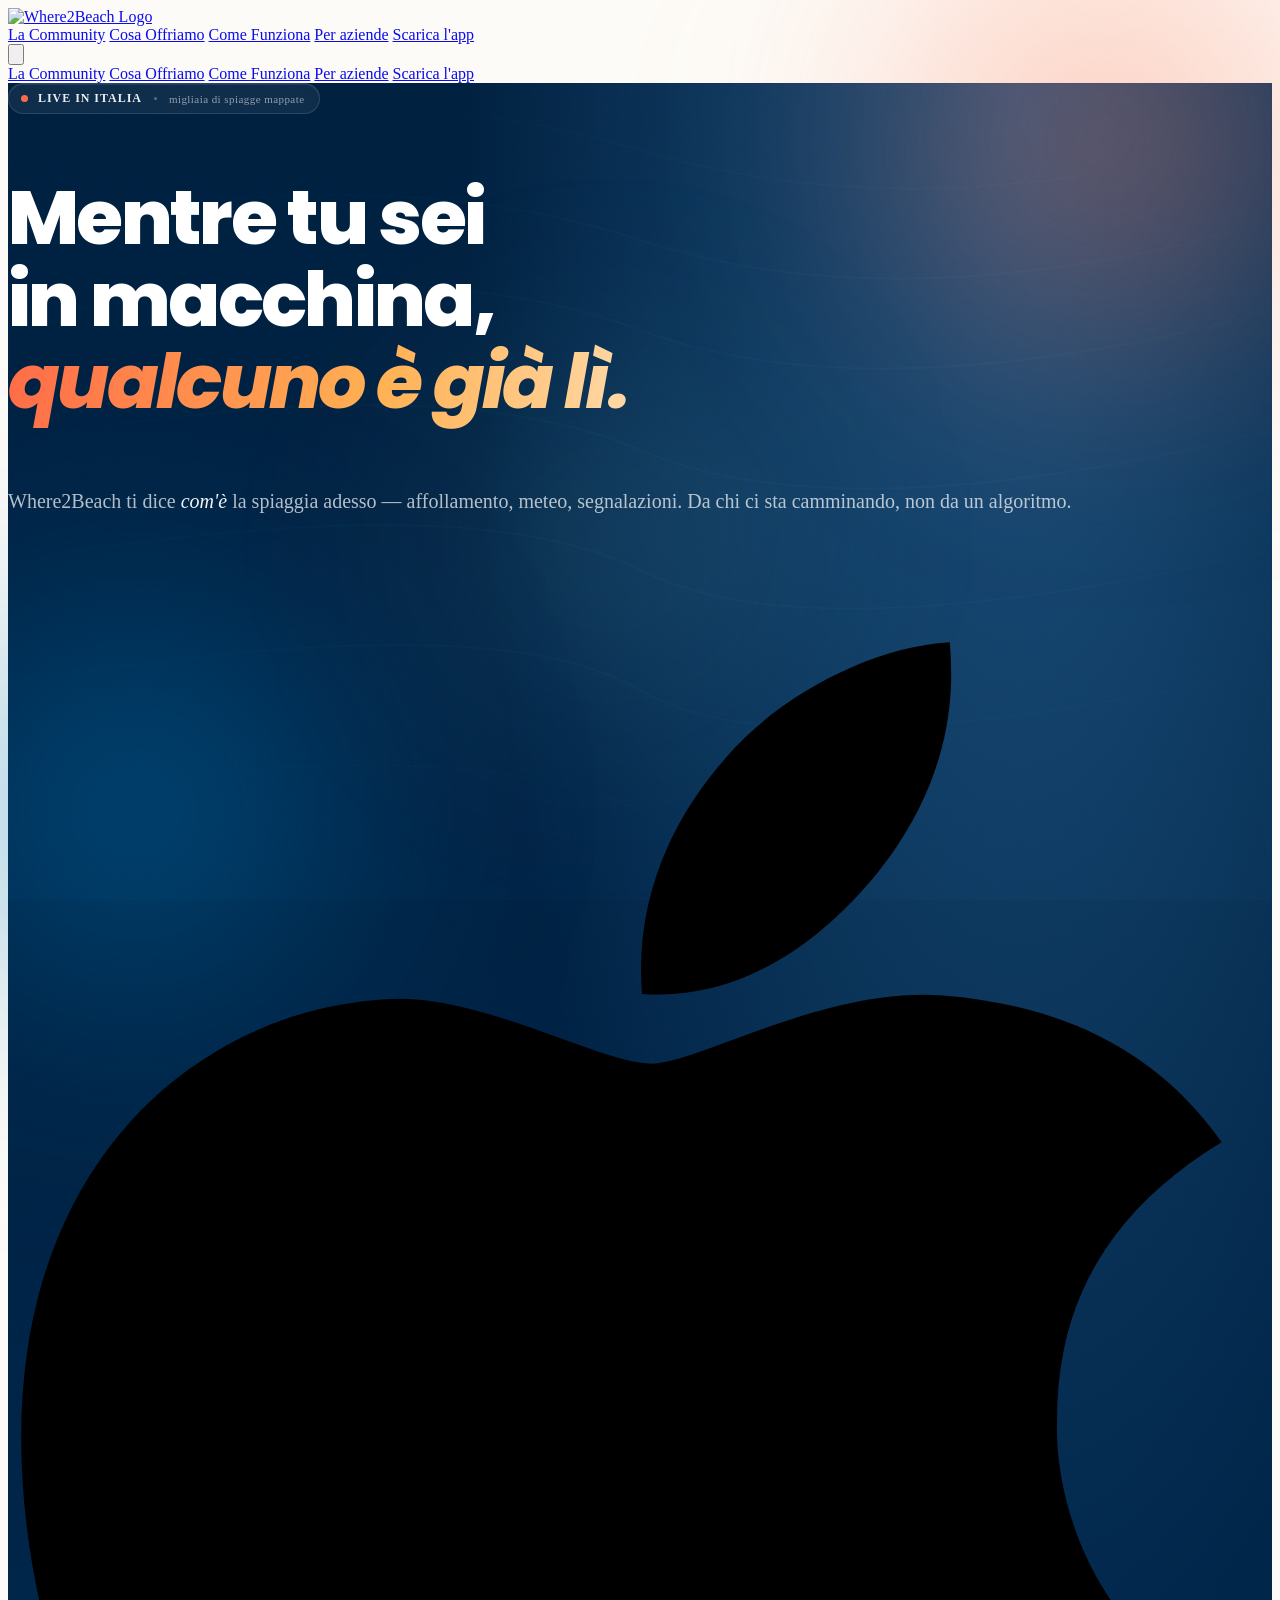
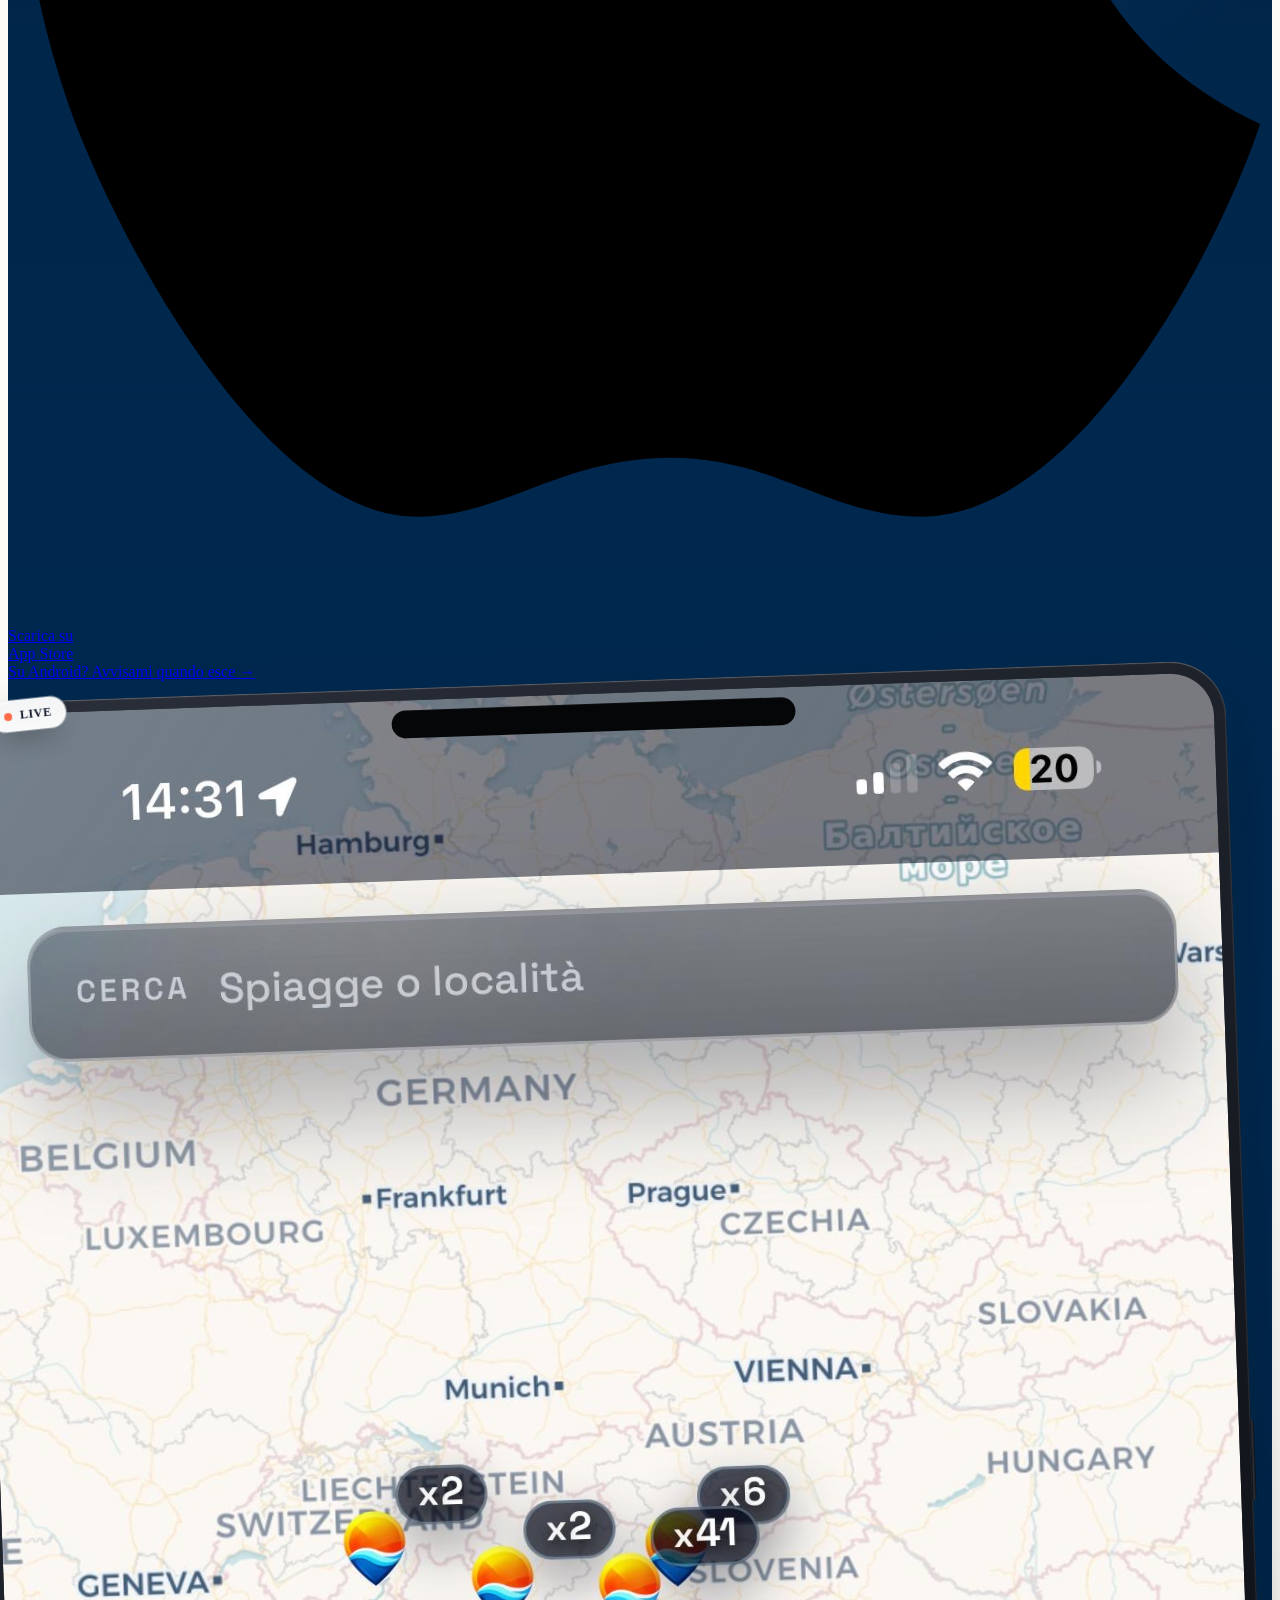
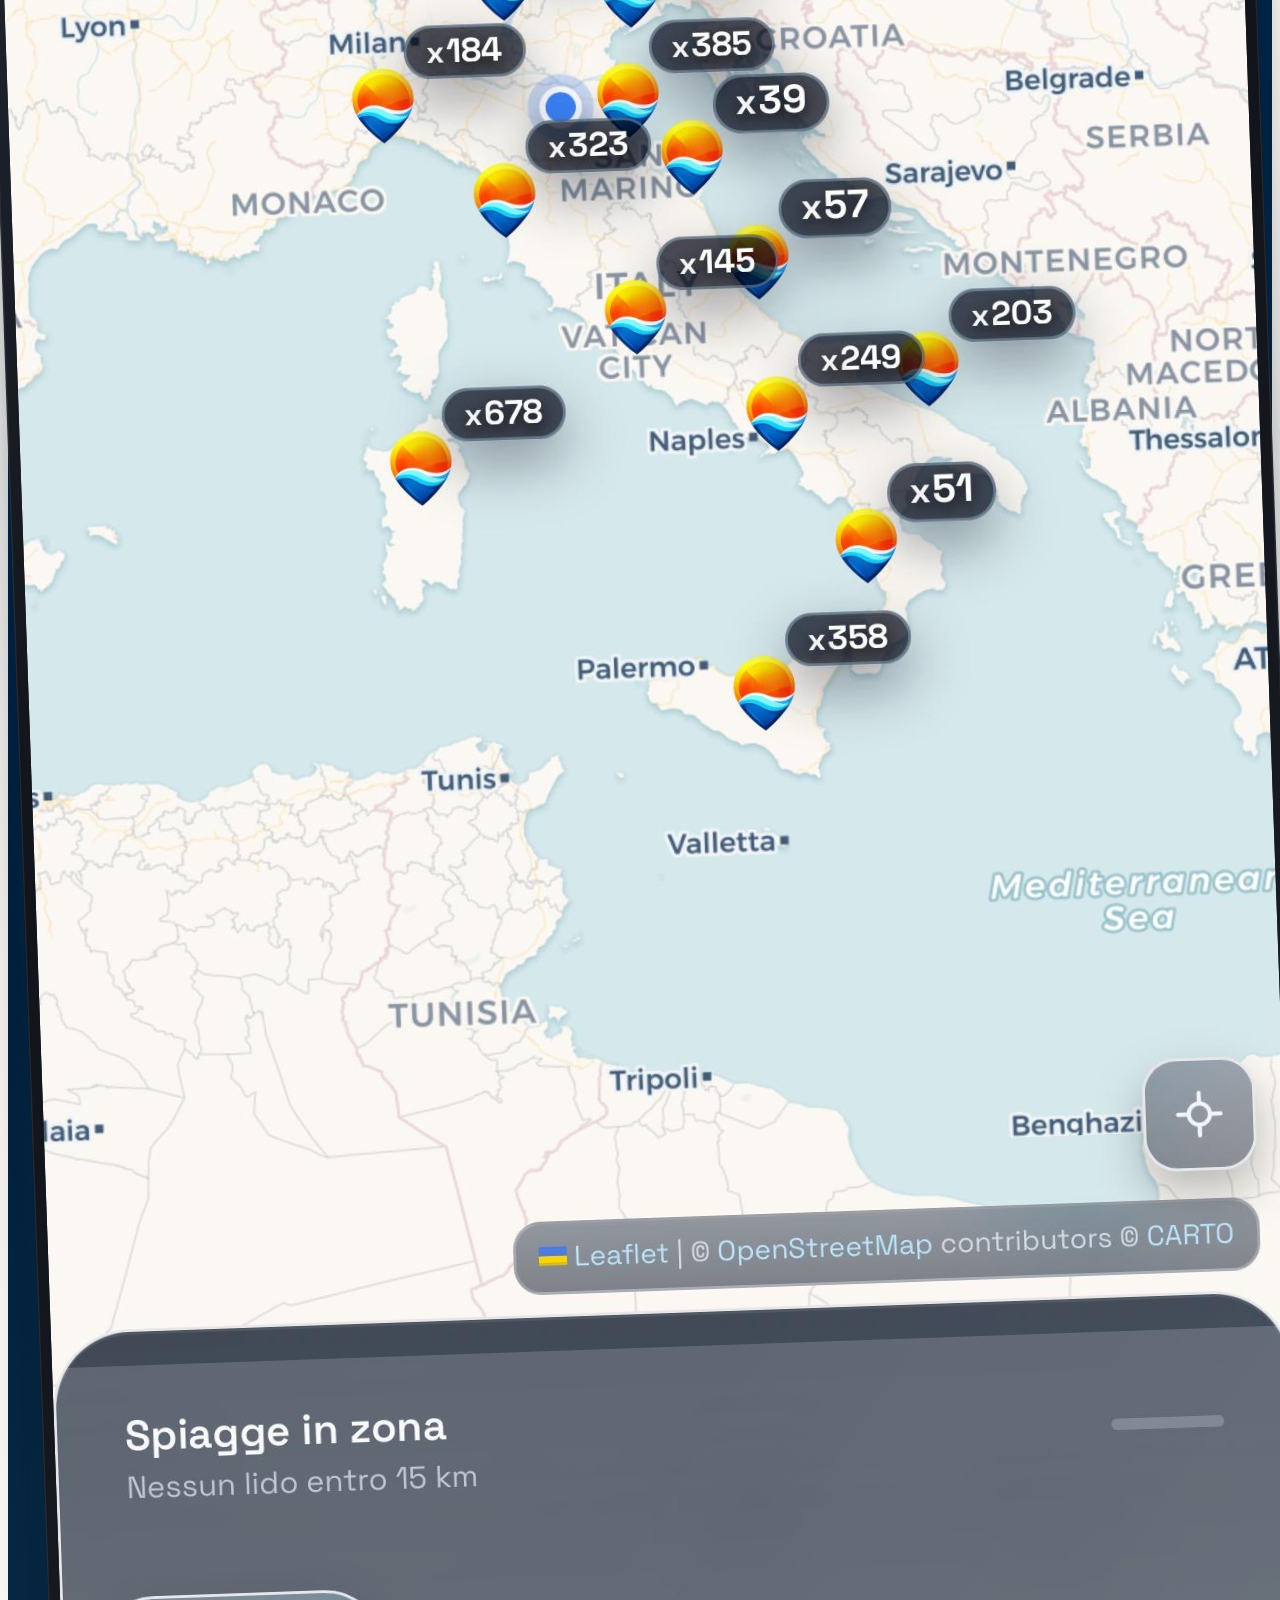
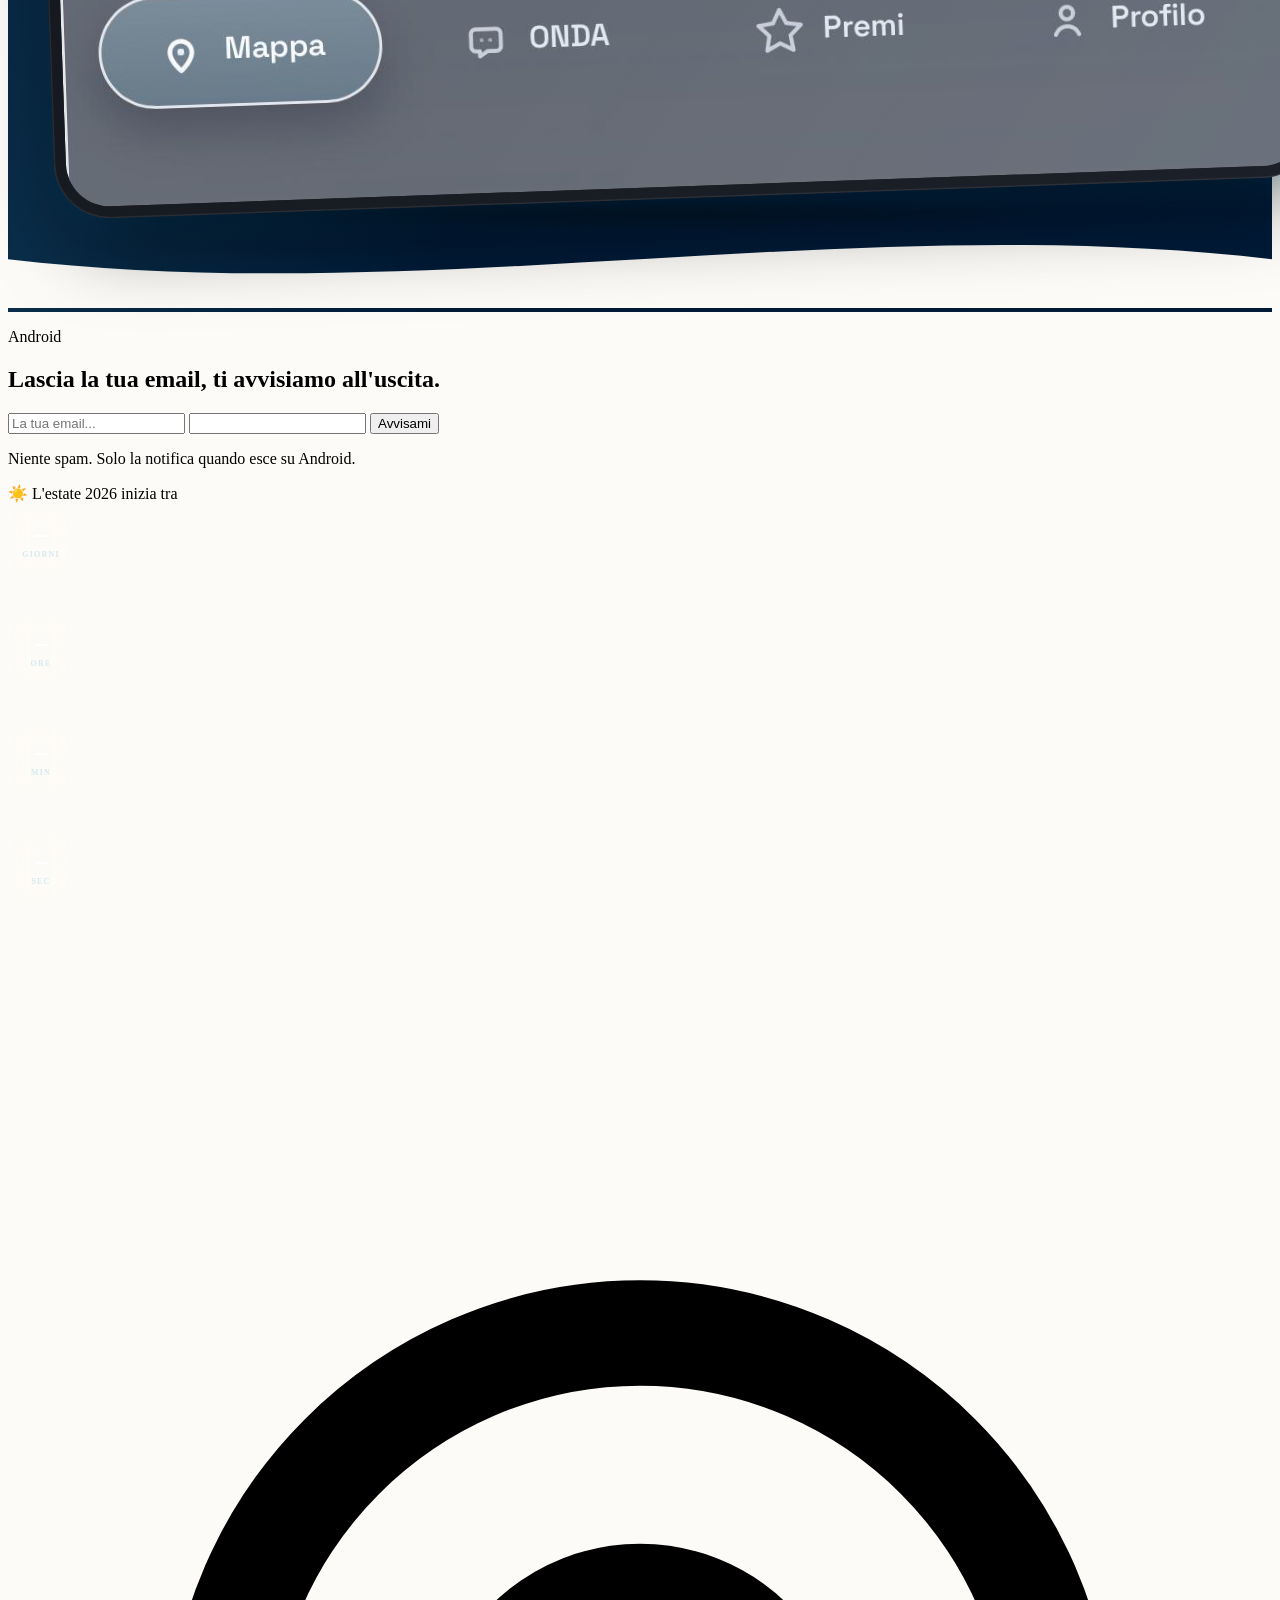
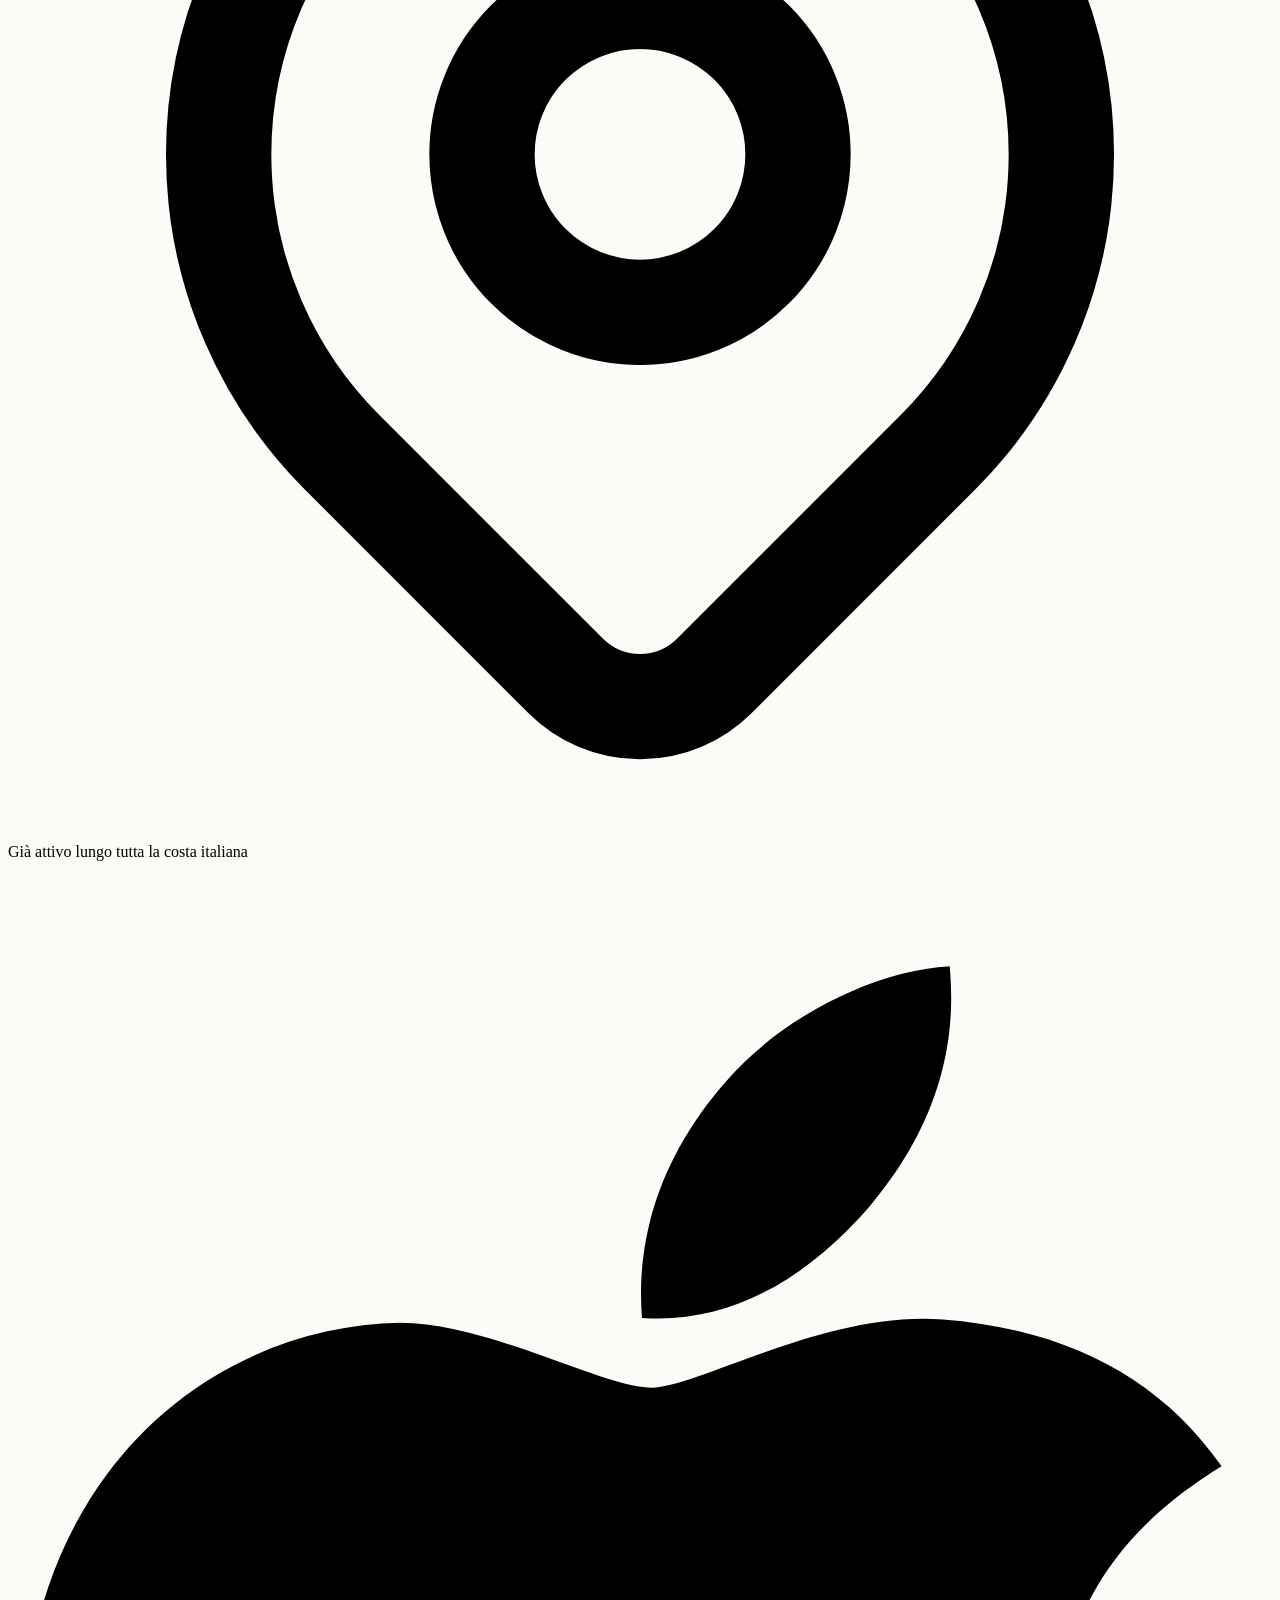
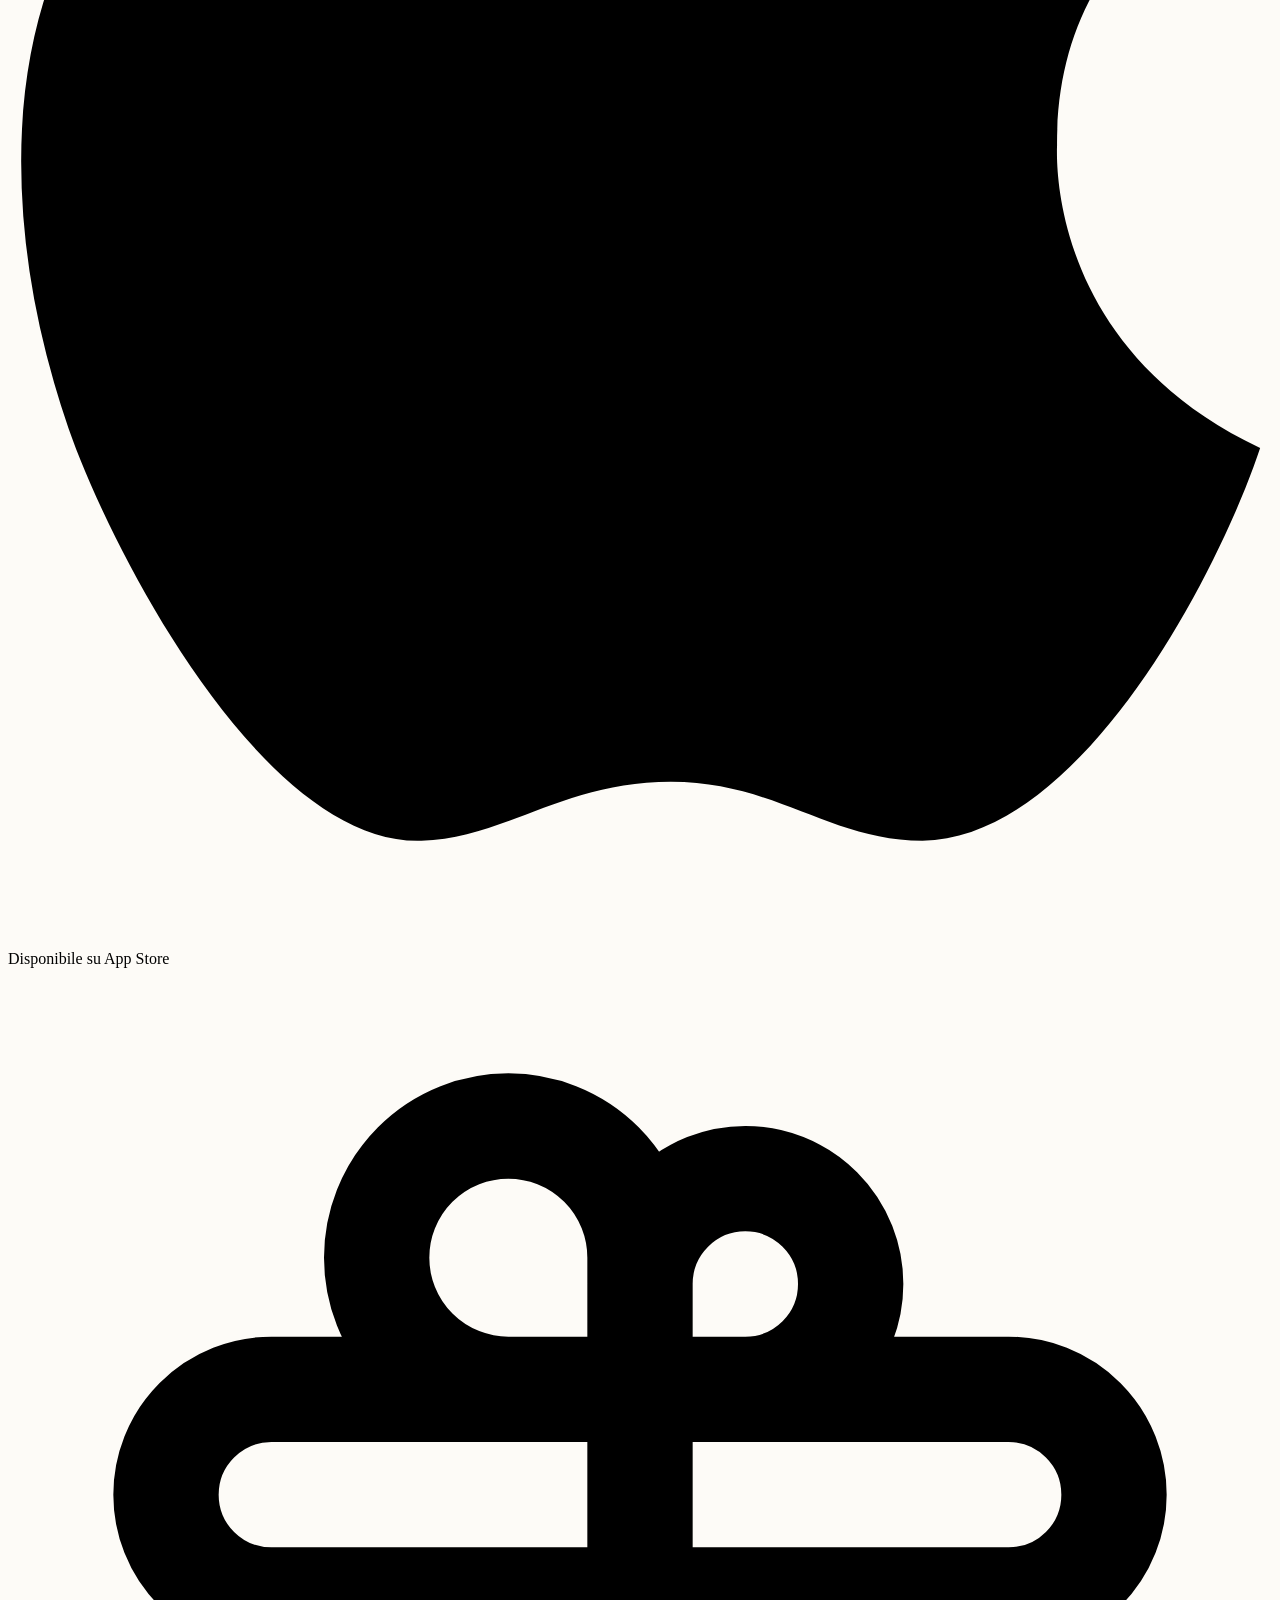
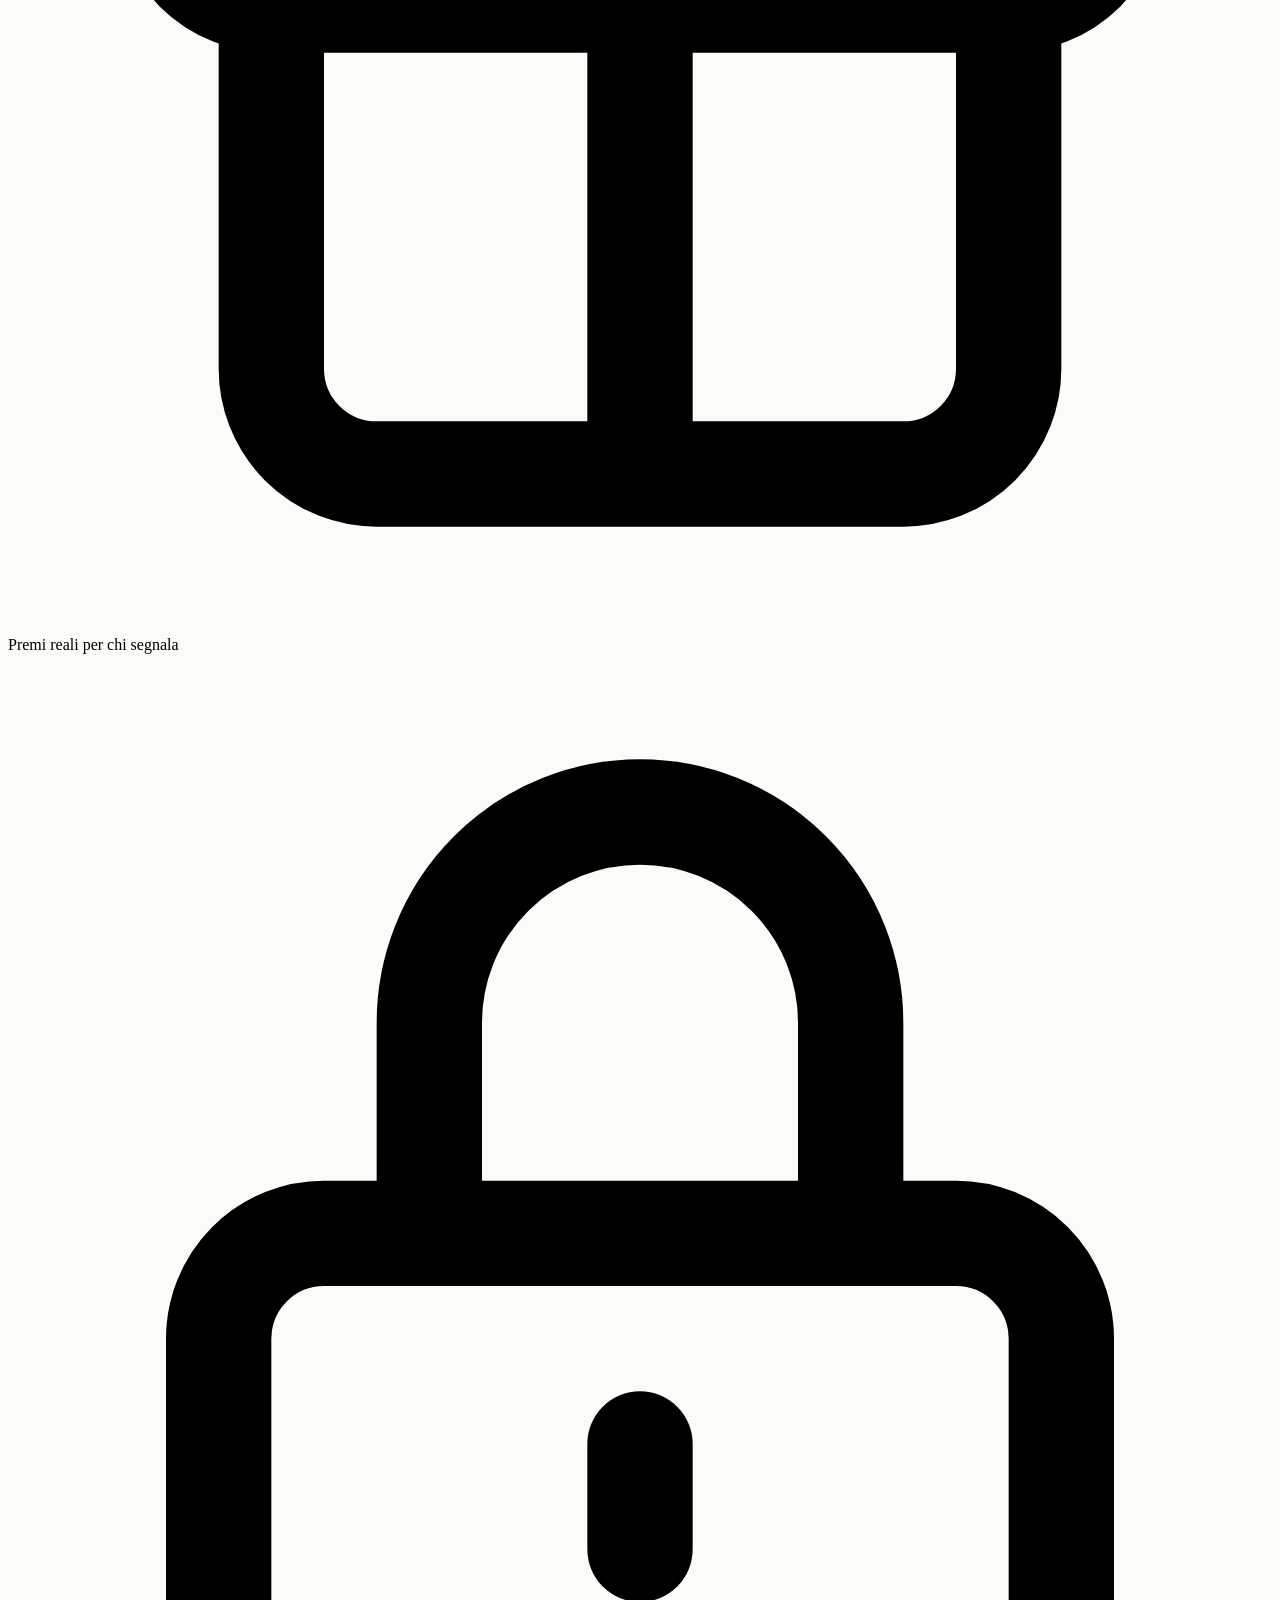
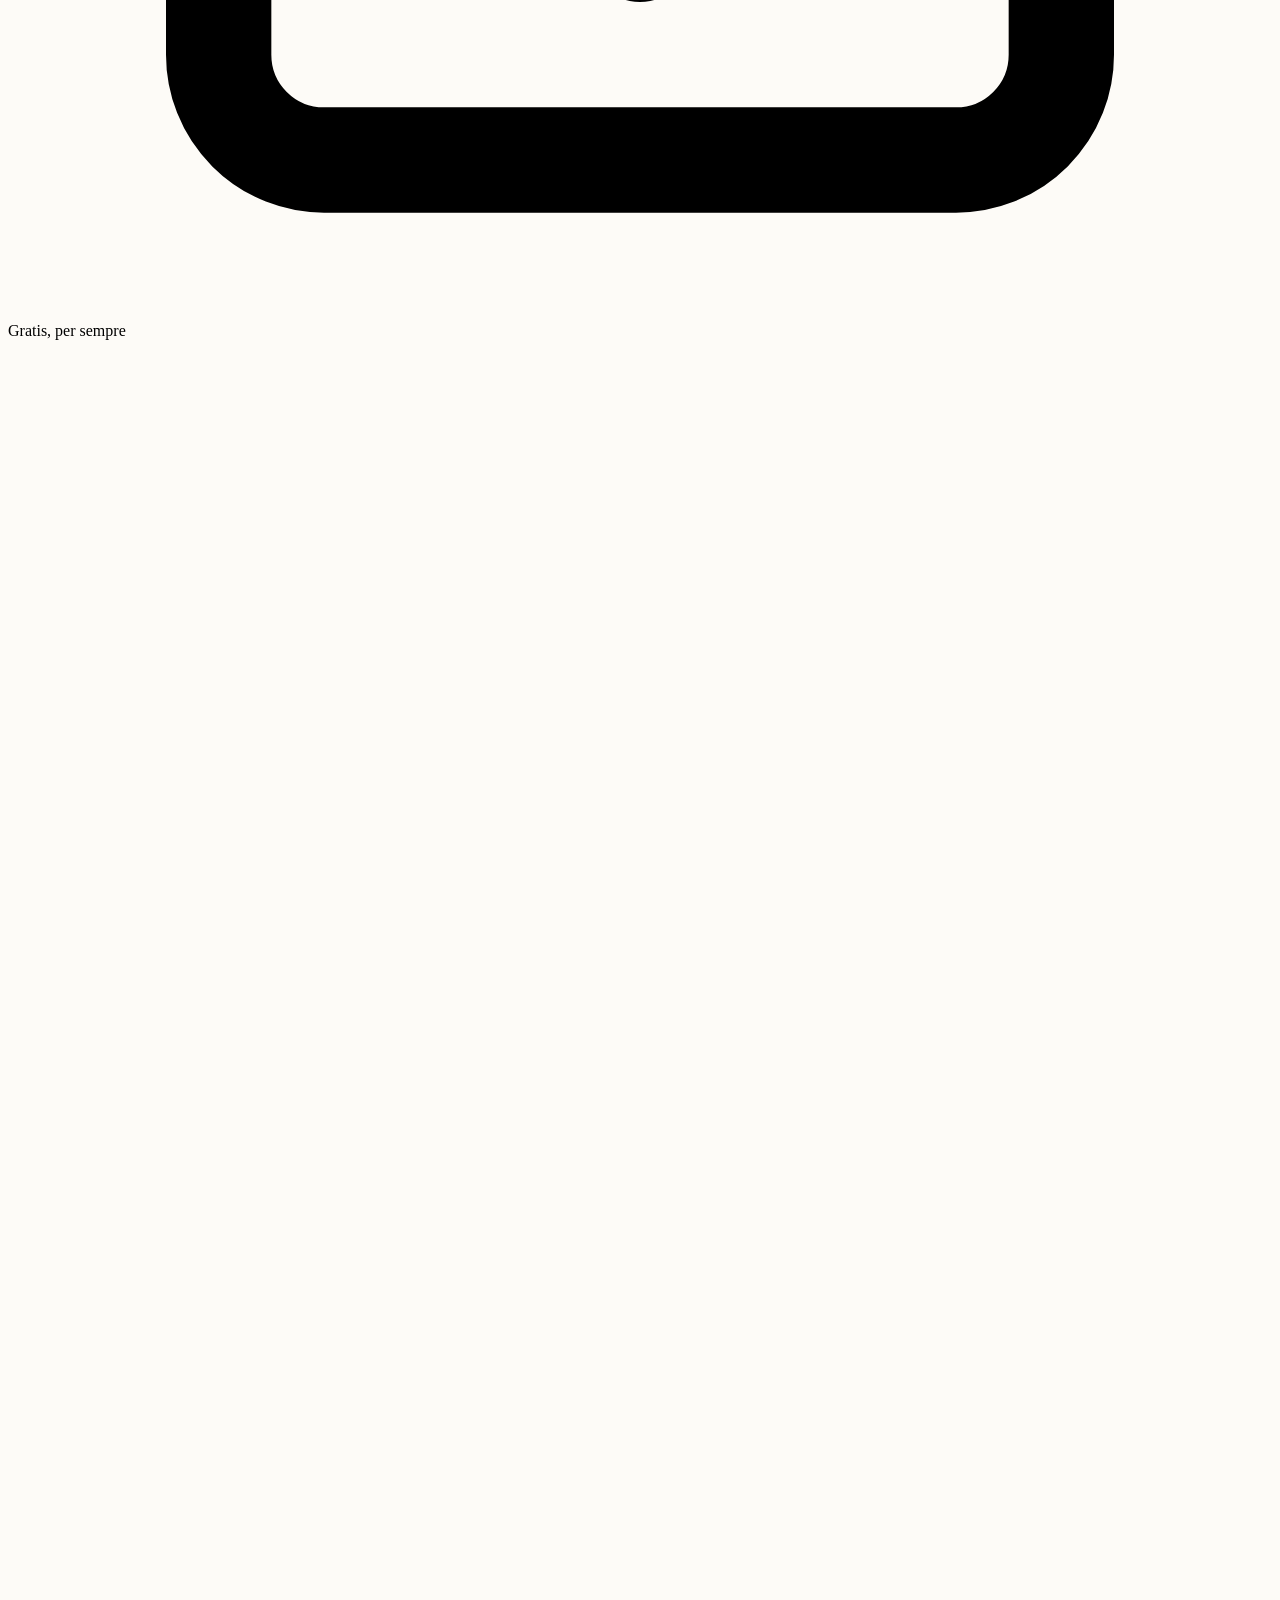
==== commit d07ed6cb: "feat(landing): redesign hero, premium phone mockup, signal badges & icons - Editorial hero: live pil" ====
--- a/public/landing/index.html
+++ b/public/landing/index.html
@@ -32,6 +32,7 @@
     <script src="tailwind.config.js"></script>
     <script src="/legal/runtime.js" defer></script>
 
+
     <link rel="stylesheet" href="styles.css">
     <script type="application/ld+json">
         {
@@ -114,140 +115,138 @@
 </nav>
 
     <!-- Hero Section -->
-    <section id="hero" class="hero-gradient min-h-[100svh] flex items-center pt-32 md:pt-48 pb-20 md:pb-32 relative overflow-hidden">
-        <!-- Mobile Background Image & Overlay -->
-        <div class="absolute inset-0 z-0 md:hidden">
-            <img src="hero_image.png" alt="Sfondo Mobile" class="w-full h-full object-cover object-center">
-            <div class="absolute inset-0 bg-[#003553]/80 mix-blend-multiply"></div>
-            <!-- Solid overlay for mobile readability -->
-        </div>
-
-        <!-- Floating abstract shapes -->
-        <div
-            class="absolute top-1/4 left-10 w-72 h-72 bg-onda opacity-30 rounded-full blur-[80px] animate-blob mix-blend-screen z-0">
-        </div>
-        <div class="absolute bottom-1/4 right-10 w-96 h-96 bg-corallo opacity-30 rounded-full blur-[100px] animate-blob mix-blend-screen z-0"
-            style="animation-delay: 2s;"></div>
-
-        <div class="max-w-7xl mx-auto px-4 sm:px-6 lg:px-8 relative z-10 w-full">
-            <div class="grid md:grid-cols-2 gap-12 items-center">
+    <section id="hero" class="hero-bg relative min-h-[100svh] flex items-center pt-28 md:pt-32 pb-16 md:pb-24 overflow-hidden">
+        <!-- Mesh gradient blobs -->
+        <div class="hero-mesh hero-mesh-1" aria-hidden="true"></div>
+        <div class="hero-mesh hero-mesh-2" aria-hidden="true"></div>
+        <div class="hero-mesh hero-mesh-3" aria-hidden="true"></div>
+        <!-- Topographic contour lines -->
+        <div class="hero-topo" aria-hidden="true"></div>
+        <!-- Film grain -->
+        <div class="hero-grain" aria-hidden="true"></div>
+
+        <div class="max-w-7xl mx-auto px-6 lg:px-8 relative z-10 w-full">
+            <div class="grid md:grid-cols-12 gap-12 md:gap-10 items-center">
                 <!-- Text Content -->
-                <div class="text-white text-center md:text-left space-y-8">
-                    <div
-                        class="inline-flex items-center gap-2 bg-white/10 backdrop-blur-md px-4 py-2 rounded-full text-sm font-semibold tracking-wide border border-white/20 shadow-lg">
-                        <span class="relative flex h-3 w-3">
-                            <span
-                                class="animate-ping absolute inline-flex h-full w-full rounded-full bg-corallo opacity-75"></span>
-                            <span class="relative inline-flex rounded-full h-3 w-3 bg-corallo"></span>
-                        </span>
-                        Ora disponibile su App Store — gratis
-                    </div>
-
-                    <h1 class="text-5xl md:text-6xl lg:text-[5.5rem] font-black leading-[1.05] tracking-tighter">
-                        Basta vacanze <br />
-                        <span
-                            class="text-transparent bg-clip-text bg-gradient-to-r from-corallo to-[#FFB154]">rovinate.</span>
+                <div class="md:col-span-7 text-white text-center md:text-left">
+                    <span class="hero-eyebrow">
+                        <span class="hero-eyebrow-dot" aria-hidden="true"></span>
+                        <span>Live in Italia</span>
+                        <span class="hero-eyebrow-sep" aria-hidden="true"></span>
+                        <span class="hero-eyebrow-meta">migliaia di spiagge mappate</span>
+                    </span>
+                    <h1 class="hero-headline mt-7">
+                        Mentre tu sei<br>
+                        in macchina,<br>
+                        <span class="hero-headline-accent">qualcuno è già lì.</span>
                     </h1>
-
-                    <p class="text-lg md:text-xl font-normal text-onda/90 leading-relaxed max-w-lg mx-auto md:mx-0">
-                        Controlla in anticipo affollamento, meteo e segnalazioni della community. Parti solo quando la
-                        spiaggia è davvero quella giusta per te.
+                    <p class="hero-lede mt-7 max-w-xl mx-auto md:mx-0">
+                        Where2Beach ti dice <em>com'è</em> la spiaggia adesso&nbsp;— affollamento, meteo, segnalazioni. Da chi ci sta camminando, non da un algoritmo.
                     </p>
 
-                    <!-- CTA Buttons -->
-                    <div class="flex flex-col sm:flex-row gap-4 justify-center md:justify-start pt-2">
-                        <!-- App Store Button — primary CTA -->
+                    <div class="mt-10 flex flex-col sm:flex-row items-center md:items-start gap-5 justify-center md:justify-start">
                         <a href="https://apps.apple.com/it/app/where2beach/id6760668956"
                             target="_blank" rel="noopener noreferrer"
                             data-cta-id="hero_store_ios"
                             data-cta-section="hero"
                             data-cta-variant="primary"
-                            class="flex items-center justify-center gap-3 bg-white text-gray-900 px-8 py-4 rounded-[2rem] hover:bg-white/90 transition-all hover:-translate-y-1 shadow-glass group font-bold">
-                            <svg class="w-8 h-8 fill-current group-hover:text-mare transition-colors"
-                                viewBox="0 0 384 512" xmlns="http://www.w3.org/2000/svg">
+                            class="inline-flex items-center gap-3 bg-white text-gray-900 px-7 py-3.5 rounded-full hover:bg-white/90 transition-colors font-semibold">
+                            <svg class="w-7 h-7 fill-current" viewBox="0 0 384 512" xmlns="http://www.w3.org/2000/svg">
                                 <path
                                     d="M318.7 268.7c-.2-36.7 16.4-64.4 50-84.8-18.8-26.9-47.2-41.7-84.7-44.6-35.5-2.8-74.3 20.7-88.5 20.7-15 0-49.4-19.7-76.4-19.7C63.3 141.2 4 184.8 4 273.5q0 39.3 14.4 81.2c12.8 36.7 59 126.7 107.2 125.2 25.2-.6 43-17.9 75.8-17.9 31.8 0 48.3 17.9 76.4 17.9 48.6-.7 90.4-82.5 102.6-119.3-65.2-30.7-61.7-90-61.7-91.9zm-56.6-164.2c27.3-32.4 24.8-61.9 24-72.5-24.1 1.4-52 16.4-67.9 34.9-17.5 19.8-27.8 44.3-25.6 71.9 26.1 2 49.9-11.4 69.5-34.3z" />
                             </svg>
                             <div class="text-left">
-                                <div class="text-[10px] leading-tight text-gray-500 font-medium">Scarica su</div>
+                                <div class="text-[10px] uppercase tracking-wider text-gray-500 leading-tight">Scarica su</div>
                                 <div class="text-base font-bold leading-tight">App Store</div>
                             </div>
                         </a>
-                    </div>
-
-                    <div class="max-w-lg mx-auto md:mx-0">
-                        <p class="text-sm text-onda/90 font-medium">
-                            Su Android? Lascia la tua email — ti avvisiamo noi appena è disponibile.
-                        </p>
-                        <form id="landing-email-form-hero" data-signup-form
-                            class="mt-4 flex flex-col sm:flex-row gap-3 max-w-xl relative z-20">
-                            <input type="email" data-signup-input name="email" placeholder="La tua email..." required
-                                class="email-input flex-1 bg-white/10 backdrop-blur-md border border-white/20 text-white placeholder-onda/50 px-6 py-4 rounded-[2rem] focus:outline-none focus:ring-2 focus:ring-corallo transition-all">
-                            <input type="text" name="company" tabindex="-1" autocomplete="off" aria-hidden="true"
-                                class="hidden">
-                            <button type="submit" data-signup-submit
-                                data-cta-id="hero_signup_submit"
-                                data-cta-section="hero"
-                                data-cta-variant="primary"
-                                class="bg-corallo text-white px-8 py-4 rounded-[2rem] font-bold shadow-glow-corallo hover:bg-corallo-hover transition-all hover:-translate-y-1 whitespace-nowrap">
-                                Avvisami su Android
-                            </button>
-                        </form>
-                        <p data-signup-feedback class="mt-3 text-sm text-onda/90 min-h-[1.25rem]" aria-live="polite"></p>
-                        <p class="text-xs text-onda/70">Niente spam. Solo la notifica quando esce su Android.</p>
-                    </div>
-
-                    <!-- Seasonal Urgency Countdown -->
-                    <div id="summer-countdown" class="countdown-container mt-8 relative hidden lg:block">
-                        <div class="inline-flex flex-col items-center gap-3">
-                            <div class="flex items-center gap-2 text-onda/70 text-xs font-bold uppercase tracking-[0.2em]">
-                                <span class="w-5 h-px bg-gradient-to-r from-transparent to-onda/40"></span>
-                                <span>☀️ L'estate 2026 inizia tra</span>
-                                <span class="w-5 h-px bg-gradient-to-l from-transparent to-onda/40"></span>
-                            </div>
-                            <div class="flex gap-3" id="countdown-timer">
-                                <div class="cd-tile group">
-                                    <span id="cd-days" class="cd-value text-transparent bg-clip-text bg-gradient-to-b from-corallo to-[#FFB154]">--</span>
-                                    <span class="cd-label">giorni</span>
-                                </div>
-                                <div class="cd-separator">:</div>
-                                <div class="cd-tile group">
-                                    <span id="cd-hours" class="cd-value">--</span>
-                                    <span class="cd-label">ore</span>
-                                </div>
-                                <div class="cd-separator">:</div>
-                                <div class="cd-tile group">
-                                    <span id="cd-mins" class="cd-value">--</span>
-                                    <span class="cd-label">min</span>
-                                </div>
-                                <div class="cd-separator">:</div>
-                                <div class="cd-tile group">
-                                    <span id="cd-secs" class="cd-value cd-secs-active">--</span>
-                                    <span class="cd-label">sec</span>
-                                </div>
-                            </div>
-                        </div>
-                    </div>
-                </div>
-
-                <!-- Graphic / Mascot -->
-                <div class="hidden md:flex justify-center relative animate-float">
-                    <div class="w-72 h-72 lg:w-[32rem] lg:h-[32rem] relative z-10 flex items-center justify-center">
-                        <!-- Glowing aura behind image -->
-                        <div class="absolute inset-0 bg-white/10 rounded-full blur-2xl"></div>
-                        <img src="hero_image.png" alt="Cinematic Hero"
-                            class="w-full h-full object-cover rounded-[3rem] shadow-2xl hover:scale-105 transition-transform duration-700 relative z-20 border-[6px] border-white/20">
-                    </div>
-                </div>
-            </div>
-        </div>
-
-        <!-- SVG Bottom Wave for smooth transition -->
+                        <a href="#android"
+                            class="text-white/70 hover:text-white text-sm font-medium underline underline-offset-4 decoration-white/30 hover:decoration-white transition-colors">
+                            Su Android? Avvisami quando esce →
+                        </a>
+                    </div>
+                </div>
+
+                <!-- Phone Mockup -->
+                <div class="md:col-span-5 flex justify-center md:justify-end">
+                    <div class="phone-mockup-wrap">
+                        <div class="phone-mockup w-[16rem] sm:w-[18rem] lg:w-[20rem] aspect-[9/19]">
+                            <span class="phone-mockup-buttons" aria-hidden="true"></span>
+                            <img src="app-ui-mobile.jpg" alt="Where2Beach app screenshot" loading="eager">
+                        </div>
+                        <span class="phone-mockup-floor" aria-hidden="true"></span>
+                        <span class="phone-mockup-badge" aria-hidden="true">
+                            <span class="phone-mockup-badge-dot"></span>
+                            Live
+                        </span>
+                    </div>
+                </div>
+            </div>
+        </div>
+
+        <!-- SVG Bottom Wave -->
         <div class="absolute bottom-[-1px] left-0 w-full overflow-hidden leading-none z-0">
             <svg class="relative block w-full h-[60px] md:h-[120px]" xmlns="http://www.w3.org/2000/svg"
                 viewBox="0 0 1440 120" preserveAspectRatio="none">
                 <path d="M0,64 C480,120 960,8 1440,64 L1440,120 L0,120 Z" fill="#FDFBF7"></path>
             </svg>
+        </div>
+    </section>
+
+    <!-- Android Waitlist + Countdown -->
+    <section id="android" class="bg-sabbia pt-12 md:pt-16 pb-4 px-4 relative z-20">
+        <div class="max-w-3xl mx-auto text-center">
+            <p class="text-xs font-semibold uppercase tracking-[0.2em] text-corallo">Android</p>
+            <h2 class="mt-3 text-2xl md:text-3xl font-bold text-gray-900 tracking-tight">
+                Lascia la tua email, ti avvisiamo all'uscita.
+            </h2>
+            <form id="landing-email-form-hero" data-signup-form
+                class="mt-6 flex flex-col sm:flex-row gap-3 max-w-xl mx-auto relative z-20">
+                <input type="email" data-signup-input name="email" placeholder="La tua email..." required
+                    class="email-input flex-1 bg-white border border-gray-200 text-gray-900 placeholder-gray-400 px-6 py-4 rounded-full focus:outline-none focus:ring-2 focus:ring-corallo transition-all">
+                <input type="text" name="company" tabindex="-1" autocomplete="off" aria-hidden="true" class="hidden">
+                <button type="submit" data-signup-submit
+                    data-cta-id="hero_signup_submit"
+                    data-cta-section="hero"
+                    data-cta-variant="primary"
+                    class="bg-corallo text-white px-8 py-4 rounded-full font-bold hover:bg-corallo-hover transition-colors whitespace-nowrap">
+                    Avvisami
+                </button>
+            </form>
+            <p data-signup-feedback class="mt-3 text-sm text-gray-600 min-h-[1.25rem]" aria-live="polite"></p>
+            <p class="text-xs text-gray-500">Niente spam. Solo la notifica quando esce su Android.</p>
+
+            <!-- Seasonal Urgency Countdown -->
+            <div id="summer-countdown" class="countdown-container mt-10 relative hidden lg:block">
+                <div class="inline-flex flex-col items-center gap-3">
+                    <div class="flex items-center gap-2 text-gray-500 text-xs font-bold uppercase tracking-[0.2em]">
+                        <span class="w-5 h-px bg-gradient-to-r from-transparent to-gray-300"></span>
+                        <span>☀️ L'estate 2026 inizia tra</span>
+                        <span class="w-5 h-px bg-gradient-to-l from-transparent to-gray-300"></span>
+                    </div>
+                    <div class="flex gap-3" id="countdown-timer">
+                        <div class="cd-tile group">
+                            <span id="cd-days" class="cd-value text-transparent bg-clip-text bg-gradient-to-b from-corallo to-[#FFB154]">--</span>
+                            <span class="cd-label">giorni</span>
+                        </div>
+                        <div class="cd-separator">:</div>
+                        <div class="cd-tile group">
+                            <span id="cd-hours" class="cd-value">--</span>
+                            <span class="cd-label">ore</span>
+                        </div>
+                        <div class="cd-separator">:</div>
+                        <div class="cd-tile group">
+                            <span id="cd-mins" class="cd-value">--</span>
+                            <span class="cd-label">min</span>
+                        </div>
+                        <div class="cd-separator">:</div>
+                        <div class="cd-tile group">
+                            <span id="cd-secs" class="cd-value cd-secs-active">--</span>
+                            <span class="cd-label">sec</span>
+                        </div>
+                    </div>
+                </div>
+            </div>
         </div>
     </section>
 
@@ -330,8 +329,18 @@
                 <!-- Step 1 -->
                 <div class="reveal stagger-1 group relative bg-gradient-to-br from-white to-gray-50/80 rounded-[2.5rem] p-8 md:p-10 border border-gray-100 hover:border-mare/30 shadow-sm hover:shadow-lg transition-all duration-500 hover:-translate-y-2 text-center">
                     <div class="absolute top-6 right-6 text-6xl md:text-7xl font-black text-gray-100 group-hover:text-mare/10 transition-colors select-none">1</div>
-                    <div class="w-16 h-16 mx-auto rounded-[1.5rem] bg-gradient-to-br from-mare to-mare-dark text-white flex items-center justify-center mb-6 shadow-md group-hover:scale-110 group-hover:rotate-3 transition-transform duration-300">
-                        <svg class="w-8 h-8" fill="none" stroke="currentColor" viewBox="0 0 24 24"><path stroke-linecap="round" stroke-linejoin="round" stroke-width="2" d="M21 21l-6-6m2-5a7 7 0 11-14 0 7 7 0 0114 0z"></path></svg>
+                    <div class="w2b-icon-tile mx-auto mb-6 group-hover:scale-105 group-hover:-rotate-2 transition-transform duration-300">
+                        <svg viewBox="0 0 48 48" fill="none" aria-hidden="true">
+                            <path d="M6 14L18 10L30 14L42 10V34L30 38L18 34L6 38V14Z" fill="#90E0EF"/>
+                            <path d="M6 14L18 10L30 14L42 10V34L30 38L18 34L6 38V14Z" stroke="#0077B6" stroke-width="1.6" stroke-linejoin="round"/>
+                            <path d="M18 10V34M30 14V38" stroke="#0077B6" stroke-width="1" stroke-dasharray="2 2" opacity="0.55"/>
+                            <ellipse cx="24" cy="38" rx="6" ry="1.6" fill="#000" opacity="0.18"/>
+                            <path d="M24 12C19.3 12 15.5 15.8 15.5 20.5C15.5 26.5 24 36 24 36C24 36 32.5 26.5 32.5 20.5C32.5 15.8 28.7 12 24 12Z" fill="#FF6B47"/>
+                            <path d="M24 12C19.3 12 15.5 15.8 15.5 20.5C15.5 26.5 24 36 24 36C24 36 32.5 26.5 32.5 20.5C32.5 15.8 28.7 12 24 12Z" stroke="#C8421F" stroke-width="1.4" stroke-linejoin="round"/>
+                            <path d="M24 12C19.3 12 15.5 15.8 15.5 20.5C18 17 21 16 24 16C24 16 24 13.5 24 12Z" fill="white" opacity="0.25"/>
+                            <circle cx="24" cy="20" r="3.4" fill="white"/>
+                            <circle cx="24" cy="20" r="3.4" stroke="#C8421F" stroke-width="1"/>
+                        </svg>
                     </div>
                     <h3 class="text-xl font-bold text-gray-900 tracking-tight mb-3">Cerca la tua spiaggia</h3>
                     <p class="text-gray-500 font-medium leading-relaxed text-sm md:text-base">Apri l'app, cerca la spiaggia dove vuoi andare o esplora quelle vicine a te sulla mappa.</p>
@@ -340,8 +349,18 @@
                 <!-- Step 2 -->
                 <div class="reveal stagger-2 group relative bg-gradient-to-br from-white to-gray-50/80 rounded-[2.5rem] p-8 md:p-10 border border-gray-100 hover:border-corallo/30 shadow-sm hover:shadow-lg transition-all duration-500 hover:-translate-y-2 text-center">
                     <div class="absolute top-6 right-6 text-6xl md:text-7xl font-black text-gray-100 group-hover:text-corallo/10 transition-colors select-none">2</div>
-                    <div class="w-16 h-16 mx-auto rounded-[1.5rem] bg-gradient-to-br from-corallo to-corallo-hover text-white flex items-center justify-center mb-6 shadow-md group-hover:scale-110 group-hover:-rotate-3 transition-transform duration-300">
-                        <svg class="w-8 h-8" fill="none" stroke="currentColor" viewBox="0 0 24 24"><path stroke-linecap="round" stroke-linejoin="round" stroke-width="2" d="M15 12a3 3 0 11-6 0 3 3 0 016 0z"></path><path stroke-linecap="round" stroke-linejoin="round" stroke-width="2" d="M2.458 12C3.732 7.943 7.523 5 12 5c4.478 0 8.268 2.943 9.542 7-1.274 4.057-5.064 7-9.542 7-4.477 0-8.268-2.943-9.542-7z"></path></svg>
+                    <div class="w2b-icon-tile mx-auto mb-6 group-hover:scale-105 group-hover:rotate-2 transition-transform duration-300">
+                        <svg viewBox="0 0 48 48" fill="none" aria-hidden="true">
+                            <rect x="11" y="5" width="26" height="38" rx="5.5" fill="#023E8A"/>
+                            <rect x="11" y="5" width="26" height="38" rx="5.5" stroke="#001F3D" stroke-width="1.4"/>
+                            <rect x="13.5" y="9.5" width="21" height="29" rx="2.5" fill="#90E0EF"/>
+                            <rect x="20.5" y="6.5" width="7" height="2" rx="1" fill="#001F3D"/>
+                            <circle cx="24" cy="24" r="11" fill="#FF6B47" opacity="0.18"/>
+                            <circle cx="24" cy="24" r="7.5" fill="#FF6B47" opacity="0.32"/>
+                            <circle cx="24" cy="24" r="4" fill="#FF6B47"/>
+                            <circle cx="24" cy="24" r="4" stroke="#C8421F" stroke-width="1.2"/>
+                            <circle cx="22.5" cy="22.5" r="1.2" fill="white" opacity="0.7"/>
+                        </svg>
                     </div>
                     <h3 class="text-xl font-bold text-gray-900 tracking-tight mb-3">Guarda com'è adesso</h3>
                     <p class="text-gray-500 font-medium leading-relaxed text-sm md:text-base">Vedi in tempo reale quanto è affollata, com'è il meteo, se ci sono meduse o problemi di parcheggio.</p>
@@ -350,8 +369,26 @@
                 <!-- Step 3 -->
                 <div class="reveal stagger-3 group relative bg-gradient-to-br from-white to-gray-50/80 rounded-[2.5rem] p-8 md:p-10 border border-gray-100 hover:border-mare/30 shadow-sm hover:shadow-lg transition-all duration-500 hover:-translate-y-2 text-center">
                     <div class="absolute top-6 right-6 text-6xl md:text-7xl font-black text-gray-100 group-hover:text-mare/10 transition-colors select-none">3</div>
-                    <div class="w-16 h-16 mx-auto rounded-[1.5rem] bg-gradient-to-br from-onda to-mare text-white flex items-center justify-center mb-6 shadow-md group-hover:scale-110 group-hover:rotate-3 transition-transform duration-300">
-                        <svg class="w-8 h-8" fill="none" stroke="currentColor" viewBox="0 0 24 24"><path stroke-linecap="round" stroke-linejoin="round" stroke-width="2" d="M14.828 14.828a4 4 0 01-5.656 0M9 10h.01M15 10h.01M21 12a9 9 0 11-18 0 9 9 0 0118 0z"></path></svg>
+                    <div class="w2b-icon-tile mx-auto mb-6 group-hover:scale-105 group-hover:-rotate-2 transition-transform duration-300">
+                        <svg viewBox="0 0 48 48" fill="none" aria-hidden="true">
+                            <circle cx="34" cy="14" r="7.5" fill="#FFD93D"/>
+                            <circle cx="34" cy="14" r="7.5" stroke="#E0A21B" stroke-width="1.2"/>
+                            <g stroke="#E0A21B" stroke-width="1.4" stroke-linecap="round">
+                                <path d="M34 3.5v2"/>
+                                <path d="M34 22.5v2"/>
+                                <path d="M22.5 14h2"/>
+                                <path d="M43.5 14h2"/>
+                                <path d="M26.5 6.5l1.5 1.5"/>
+                                <path d="M40 20l1.5 1.5"/>
+                            </g>
+                            <ellipse cx="24" cy="40" rx="14" ry="2" fill="#000" opacity="0.15"/>
+                            <path d="M24 10C13 10 6 21 6 25H42C42 21 35 10 24 10Z" fill="#FF6B47"/>
+                            <path d="M24 10C13 10 6 21 6 25H42C42 21 35 10 24 10Z" stroke="#C8421F" stroke-width="1.5" stroke-linejoin="round"/>
+                            <path d="M14 25C14 19 18 13 24 13M34 25C34 19 30 13 24 13" stroke="#C8421F" stroke-width="1.1" opacity="0.45"/>
+                            <path d="M24 13C16 13 11 19 8 25H40C37 19 32 13 24 13Z" fill="white" opacity="0.18"/>
+                            <rect x="22.7" y="25" width="2.6" height="14" rx="0.8" fill="#7C2D12"/>
+                            <path d="M4 39C8 37 12 37 16 39C20 41 24 41 28 39C32 37 36 37 40 39C42 40 44 40 44 39" stroke="#0077B6" stroke-width="2.2" stroke-linecap="round"/>
+                        </svg>
                     </div>
                     <h3 class="text-xl font-bold text-gray-900 tracking-tight mb-3">Goditi la giornata</h3>
                     <p class="text-gray-500 font-medium leading-relaxed text-sm md:text-base">Parti solo quando ne vale la pena. Niente stress, niente sorprese. Solo mare perfetto.</p>
@@ -431,29 +468,58 @@
                         </div>
                         <!-- Visual Signal Type Badges -->
                         <div class="signal-badges-grid pl-0 md:pl-[4.75rem]">
-                            <span class="signal-badge" style="--badge-delay: 0s">
-                                <span class="signal-badge-dot signal-badge-dot-red"></span>
-                                <span class="text-red-800">Affollamento</span>
+                            <span class="signal-badge signal-badge--coral" style="--badge-delay: 0s">
+                                <span class="signal-badge-glyph">
+                                    <svg viewBox="0 0 24 24" fill="none" aria-hidden="true">
+                                        <circle cx="8" cy="7" r="2.6" fill="currentColor"/>
+                                        <path d="M3.5 17c0-2.5 2-4.5 4.5-4.5s4.5 2 4.5 4.5v1H3.5v-1z" fill="currentColor"/>
+                                        <circle cx="16" cy="7" r="2.6" fill="currentColor" opacity="0.55"/>
+                                        <path d="M11.5 17c0-2.5 2-4.5 4.5-4.5s4.5 2 4.5 4.5v1h-9v-1z" fill="currentColor" opacity="0.55"/>
+                                    </svg>
+                                </span>
+                                <span>Affollamento</span>
                             </span>
-                            <span class="signal-badge" style="--badge-delay: 0.06s">
-                                <span class="signal-badge-dot signal-badge-dot-purple"></span>
-                                <span class="text-purple-800">Meduse</span>
+                            <span class="signal-badge signal-badge--purple" style="--badge-delay: 0.06s">
+                                <span class="signal-badge-glyph">
+                                    <svg viewBox="0 0 24 24" fill="none" aria-hidden="true">
+                                        <path d="M5 11C5 7 8 4 12 4s7 3 7 7v2H5v-2z" fill="currentColor"/>
+                                        <path d="M5 13c1.2 0 1.2 1.6 2.4 1.6S8.6 13 9.8 13s1.2 1.6 2.4 1.6S13.4 13 14.6 13s1.2 1.6 2.4 1.6S18.2 13 19 13" stroke="currentColor" stroke-width="1.5" stroke-linecap="round" fill="none" opacity="0.7"/>
+                                        <path d="M8 16l-1 4M11 16v4M13 16v4M16 16l1 4" stroke="currentColor" stroke-width="1.4" stroke-linecap="round" opacity="0.65"/>
+                                        <circle cx="9.5" cy="9" r="0.9" fill="white" opacity="0.9"/>
+                                        <circle cx="14" cy="9" r="0.9" fill="white" opacity="0.9"/>
+                                    </svg>
+                                </span>
+                                <span>Meduse</span>
                             </span>
-                            <span class="signal-badge" style="--badge-delay: 0.12s">
-                                <span class="signal-badge-dot signal-badge-dot-cyan"></span>
-                                <span class="text-cyan-800">Mare Mosso</span>
+                            <span class="signal-badge signal-badge--cyan" style="--badge-delay: 0.12s">
+                                <span class="signal-badge-glyph">
+                                    <svg viewBox="0 0 24 24" fill="none" aria-hidden="true">
+                                        <path d="M2 11c2.5 0 2.5-3 5-3s2.5 3 5 3 2.5-3 5-3 2.5 3 5 3" stroke="currentColor" stroke-width="2" stroke-linecap="round" fill="none"/>
+                                        <path d="M2 16c2.5 0 2.5-3 5-3s2.5 3 5 3 2.5-3 5-3 2.5 3 5 3" stroke="currentColor" stroke-width="2" stroke-linecap="round" fill="none" opacity="0.7"/>
+                                        <path d="M2 21c2.5 0 2.5-3 5-3s2.5 3 5 3 2.5-3 5-3 2.5 3 5 3" stroke="currentColor" stroke-width="2" stroke-linecap="round" fill="none" opacity="0.4"/>
+                                    </svg>
+                                </span>
+                                <span>Mare mosso</span>
                             </span>
-                            <span class="signal-badge" style="--badge-delay: 0.18s">
-                                <span class="signal-badge-dot signal-badge-dot-amber"></span>
-                                <span class="text-amber-800">Parcheggio</span>
+                            <span class="signal-badge signal-badge--teal" style="--badge-delay: 0.18s">
+                                <span class="signal-badge-glyph">
+                                    <svg viewBox="0 0 24 24" fill="none" aria-hidden="true">
+                                        <path d="M3 9h11a3 3 0 100-6" stroke="currentColor" stroke-width="2" stroke-linecap="round" fill="none"/>
+                                        <path d="M3 15h15a3.5 3.5 0 110 7" stroke="currentColor" stroke-width="2" stroke-linecap="round" fill="none"/>
+                                        <path d="M3 12h7" stroke="currentColor" stroke-width="2" stroke-linecap="round" opacity="0.55"/>
+                                    </svg>
+                                </span>
+                                <span>Vento</span>
                             </span>
-                            <span class="signal-badge" style="--badge-delay: 0.24s">
-                                <span class="signal-badge-dot signal-badge-dot-teal"></span>
-                                <span class="text-teal-800">Vento</span>
-                            </span>
-                            <span class="signal-badge" style="--badge-delay: 0.3s">
-                                <span class="signal-badge-dot signal-badge-dot-green"></span>
-                                <span class="text-green-800">Pulizia</span>
+                            <span class="signal-badge signal-badge--green" style="--badge-delay: 0.24s">
+                                <span class="signal-badge-glyph">
+                                    <svg viewBox="0 0 24 24" fill="none" aria-hidden="true">
+                                        <path d="M12 3l1.6 4.4L18 9l-4.4 1.6L12 15l-1.6-4.4L6 9l4.4-1.6L12 3z" fill="currentColor"/>
+                                        <path d="M19 14l.8 2.2L22 17l-2.2.8L19 20l-.8-2.2L16 17l2.2-.8L19 14z" fill="currentColor" opacity="0.6"/>
+                                        <path d="M6 17l.6 1.6L8.2 19l-1.6.6L6 21l-.6-1.4L4 19l1.4-.4L6 17z" fill="currentColor" opacity="0.5"/>
+                                    </svg>
+                                </span>
+                                <span>Pulizia</span>
                             </span>
                         </div>
                     </div>
@@ -494,14 +560,16 @@
                     <div
                         class="absolute top-0 right-0 w-32 h-32 bg-onda/10 rounded-bl-full -z-10 group-hover:bg-onda/20 transition-colors">
                     </div>
-                    <div
-                        class="w-16 h-16 rounded-[1.5rem] bg-gradient-to-br from-onda to-mare text-white flex items-center justify-center mb-6 shadow-md drop-shadow-sm">
-                        <svg class="w-8 h-8" fill="none" stroke="currentColor" viewBox="0 0 24 24">
-                            <path stroke-linecap="round" stroke-linejoin="round" stroke-width="2"
-                                d="M17.657 16.657L13.414 20.9a1.998 1.998 0 01-2.827 0l-4.244-4.243a8 8 0 1111.314 0z">
-                            </path>
-                            <path stroke-linecap="round" stroke-linejoin="round" stroke-width="2"
-                                d="M15 11a3 3 0 11-6 0 3 3 0 016 0z"></path>
+                    <div class="w2b-icon-tile mb-6">
+                        <svg viewBox="0 0 48 48" fill="none" aria-hidden="true">
+                            <ellipse cx="24" cy="40" rx="14" ry="2.4" stroke="#0077B6" stroke-width="1.4" stroke-dasharray="3 2.5" opacity="0.5" fill="none"/>
+                            <ellipse cx="24" cy="40" rx="8" ry="1.4" fill="#0077B6" opacity="0.3"/>
+                            <path d="M24 4C17 4 11.5 9.5 11.5 16.5C11.5 26 24 40 24 40C24 40 36.5 26 36.5 16.5C36.5 9.5 31 4 24 4Z" fill="#FF6B47"/>
+                            <path d="M24 4C17 4 11.5 9.5 11.5 16.5C11.5 26 24 40 24 40C24 40 36.5 26 36.5 16.5C36.5 9.5 31 4 24 4Z" stroke="#C8421F" stroke-width="1.5" stroke-linejoin="round"/>
+                            <path d="M24 4C17 4 11.5 9.5 11.5 16.5C14 11 18 9 24 9C24 9 24 6 24 4Z" fill="white" opacity="0.25"/>
+                            <circle cx="24" cy="16.5" r="5" fill="white"/>
+                            <circle cx="24" cy="16.5" r="5" stroke="#C8421F" stroke-width="1.2"/>
+                            <circle cx="24" cy="16.5" r="2.2" fill="#FF6B47"/>
                         </svg>
                     </div>
                     <h3 class="text-xl font-bold text-gray-900 mb-3 tracking-tighter">Mappe & Segnalazioni</h3>
@@ -517,11 +585,17 @@
                     <div
                         class="absolute top-0 right-0 w-32 h-32 bg-corallo/10 rounded-bl-full -z-10 group-hover:bg-corallo/20 transition-colors">
                     </div>
-                    <div
-                        class="w-16 h-16 rounded-[1.5rem] bg-gradient-to-br from-corallo-light to-corallo text-white flex items-center justify-center mb-6 shadow-md drop-shadow-sm">
-                        <svg class="w-8 h-8 text-corallo-hover" fill="none" stroke="currentColor" viewBox="0 0 24 24">
-                            <path stroke-linecap="round" stroke-linejoin="round" stroke-width="2"
-                                d="M13 10V3L4 14h7v7l9-11h-7z"></path>
+                    <div class="w2b-icon-tile mb-6">
+                        <svg viewBox="0 0 48 48" fill="none" aria-hidden="true">
+                            <circle cx="24" cy="24" r="20" fill="#FFD93D" opacity="0.35"/>
+                            <circle cx="24" cy="24" r="14.5" fill="#FFB154" opacity="0.55"/>
+                            <circle cx="24" cy="24" r="9" fill="#FF6B47" opacity="0.85"/>
+                            <circle cx="24" cy="24" r="4" fill="#C8421F"/>
+                            <circle cx="24" cy="24" r="4" stroke="white" stroke-width="1.2"/>
+                            <path d="M21 17C19 12 14 11 11 14" stroke="white" stroke-width="1.4" stroke-linecap="round" opacity="0.6" fill="none"/>
+                            <circle cx="11" cy="14" r="1.3" fill="white" opacity="0.7"/>
+                            <path d="M27 31C29 36 34 37 37 34" stroke="white" stroke-width="1.4" stroke-linecap="round" opacity="0.6" fill="none"/>
+                            <circle cx="37" cy="34" r="1.3" fill="white" opacity="0.7"/>
                         </svg>
                     </div>
                     <h3 class="text-xl font-bold text-gray-900 mb-3 tracking-tighter">Heatmaps Predittive</h3>
@@ -537,12 +611,14 @@
                     <div
                         class="absolute top-0 right-0 w-32 h-32 bg-mare-dark/5 rounded-bl-full -z-10 group-hover:bg-mare-dark/10 transition-colors">
                     </div>
-                    <div
-                        class="w-16 h-16 rounded-[1.5rem] bg-gradient-to-br from-gray-800 to-black text-white flex items-center justify-center mb-6 shadow-md drop-shadow-sm">
-                        <svg class="w-8 h-8" fill="none" stroke="currentColor" viewBox="0 0 24 24">
-                            <path stroke-linecap="round" stroke-linejoin="round" stroke-width="2"
-                                d="M9 12l2 2 4-4m5.618-4.016A11.955 11.955 0 0112 2.944a11.955 11.955 0 01-8.618 3.04A12.02 12.02 0 003 9c0 5.591 3.824 10.29 9 11.622 5.176-1.332 9-6.03 9-11.622 0-1.042-.133-2.052-.382-3.016z">
-                            </path>
+                    <div class="w2b-icon-tile mb-6">
+                        <svg viewBox="0 0 48 48" fill="none" aria-hidden="true">
+                            <path d="M24 4L40 9.5V22C40 32.5 32.5 40 24 42C15.5 40 8 32.5 8 22V9.5L24 4Z" fill="#0077B6"/>
+                            <path d="M24 4L40 9.5V22C40 32.5 32.5 40 24 42C15.5 40 8 32.5 8 22V9.5L24 4Z" stroke="#001F3D" stroke-width="1.5" stroke-linejoin="round"/>
+                            <path d="M24 7.5L36.5 11.5V22C36.5 30.5 30.5 36.5 24 38.2V7.5Z" fill="#023E8A" opacity="0.7"/>
+                            <path d="M24 4L40 9.5V22C40 32.5 32.5 40 24 42V4Z" fill="white" opacity="0.08"/>
+                            <path d="M16 23L22 29L33 18" stroke="#FFD93D" stroke-width="3.2" stroke-linecap="round" stroke-linejoin="round"/>
+                            <path d="M16 23L22 29L33 18" stroke="white" stroke-width="1.4" stroke-linecap="round" stroke-linejoin="round" opacity="0.6"/>
                         </svg>
                     </div>
                     <h3 class="text-xl font-bold text-gray-900 mb-3 tracking-tighter">Dati verificati dalla community</h3>
@@ -568,17 +644,11 @@
 
                 <!-- Mockup Visuals -->
                 <div class="reveal-left relative mx-auto w-[280px] md:w-[320px] order-2 lg:order-1 mt-12 lg:mt-0">
-                    <div class="phone-mockup aspect-[9/19] flex flex-col bg-gray-50 relative">
-                        <!-- Notch -->
-                        <div class="phone-notch"></div>
-
-                        <!-- App UI Simulation -->
-                        <!-- App UI Simulation Image -->
-                        <div class="absolute inset-x-0 bottom-0 top-0 overflow-hidden" style="border-radius: 38px;">
-                            <img src="IMG_2092 (1).png" alt="Where2Beach App Screen"
-                                class="w-full h-full object-cover object-top">
-                        </div>
-                    </div>
+                    <div class="phone-mockup aspect-[9/19]">
+                        <span class="phone-mockup-buttons" aria-hidden="true"></span>
+                        <img src="app-ui-mobile.jpg" alt="Where2Beach App Screen" loading="lazy">
+                    </div>
+                    <span class="phone-mockup-floor" aria-hidden="true"></span>
 
                     <!-- Floating UI elements -->
                     <div class="absolute top-1/4 -left-8 md:-left-16 bg-white/90 backdrop-blur px-4 py-3 rounded-2xl shadow-xl border border-gray-100 animate-float text-sm font-bold flex items-center gap-3 z-30"
--- a/public/landing/styles.css
+++ b/public/landing/styles.css
@@ -0,0 +1,925 @@
+/* ===== Base ===== */
+body {
+    background-color: #FDFBF7;
+    overflow-x: hidden;
+}
+
+/* ===== Immersive Sequence ===== */
+.sequence-beat {
+    position: absolute;
+    top: 50%;
+    display: flex;
+    width: 100%;
+    flex-direction: column;
+    justify-content: center;
+    opacity: 0;
+    transform: translate3d(0, 20px, 0);
+    transition: opacity 120ms linear, transform 120ms linear;
+    will-change: opacity, transform;
+}
+
+.sequence-beat-left {
+    left: 0;
+    align-items: flex-start;
+}
+
+.sequence-beat-right {
+    right: 0;
+    align-items: flex-end;
+}
+
+.sequence-beat-center {
+    left: 0;
+    align-items: center;
+}
+
+.sequence-beat-title {
+    margin: 0 0 1rem;
+    max-width: 11ch;
+    font-size: clamp(2.35rem, 8vw, 6rem);
+    font-weight: 900;
+    line-height: 0.94;
+    letter-spacing: -0.06em;
+    text-shadow: 0 2px 20px rgba(0, 0, 0, 0.9), 0 4px 40px rgba(0, 0, 0, 0.7), 0 0 8px rgba(0, 0, 0, 1);
+}
+
+.sequence-beat-subtitle {
+    margin: 0;
+    max-width: 32rem;
+    font-size: clamp(1rem, 2.2vw, 1.55rem);
+    font-weight: 600;
+    line-height: 1.35;
+    color: rgba(255, 255, 255, 0.94);
+    text-shadow: 0 2px 12px rgba(0, 0, 0, 0.9), 0 0 6px rgba(0, 0, 0, 1);
+}
+
+.sequence-indicator-bar {
+    animation: sequenceIndicatorSlide 1.5s linear infinite;
+}
+
+@keyframes sequenceIndicatorSlide {
+    0% {
+        transform: translateY(0);
+    }
+    100% {
+        transform: translateY(32px);
+    }
+}
+
+@media (min-width: 768px) {
+    .sequence-beat-left {
+        left: 6rem;
+        width: auto;
+    }
+
+    .sequence-beat-right {
+        right: 6rem;
+        width: auto;
+    }
+}
+
+@media (max-width: 767px) {
+    .sequence-beat-left,
+    .sequence-beat-right,
+    .sequence-beat-center {
+        left: 0;
+        right: 0;
+        align-items: center;
+        text-align: center;
+    }
+
+    .sequence-beat-title {
+        max-width: 13ch;
+    }
+}
+
+/* ===== Glass Navbar ===== */
+.glass-nav {
+    background: rgba(255, 255, 255, 0.85);
+    backdrop-filter: blur(16px);
+    -webkit-backdrop-filter: blur(16px);
+    border-bottom: 1px solid rgba(255, 255, 255, 0.3);
+    box-shadow: 0 4px 20px -1px rgba(0, 0, 0, 0.05);
+}
+
+/* ===== Hero Gradient ===== */
+.hero-gradient {
+    background: radial-gradient(ellipse at top right, #0077B6 0%, #004B7A 60%, #003553 100%);
+    position: relative;
+}
+
+/* ===== Premium Icon Tile ===== */
+.w2b-icon-tile {
+    width: 5rem;
+    height: 5rem;
+    border-radius: 1.4rem;
+    background: linear-gradient(160deg, #ffffff 0%, #fdfbf7 50%, #f4ecdf 100%);
+    display: flex;
+    align-items: center;
+    justify-content: center;
+    box-shadow:
+        0 1px 0 rgba(255, 255, 255, 0.9) inset,
+        0 -1px 0 rgba(0, 0, 0, 0.04) inset,
+        0 12px 24px -10px rgba(0, 53, 83, 0.18),
+        0 4px 8px -4px rgba(0, 53, 83, 0.12);
+    border: 1px solid rgba(0, 53, 83, 0.06);
+    position: relative;
+    overflow: hidden;
+}
+
+.w2b-icon-tile::before {
+    content: "";
+    position: absolute;
+    inset: 0;
+    border-radius: inherit;
+    background: linear-gradient(180deg, rgba(255, 255, 255, 0.6) 0%, rgba(255, 255, 255, 0) 50%);
+    pointer-events: none;
+}
+
+.w2b-icon-tile > svg {
+    width: 70%;
+    height: 70%;
+    position: relative;
+    z-index: 1;
+    filter: drop-shadow(0 1px 1px rgba(0, 31, 61, 0.08));
+}
+
+/* ===== Hero Background ===== */
+.hero-bg {
+    background:
+        radial-gradient(ellipse 80% 60% at 80% 0%, #1c4f7a 0%, transparent 55%),
+        radial-gradient(ellipse 70% 50% at 0% 100%, #0a2e4a 0%, transparent 50%),
+        linear-gradient(180deg, #001f3d 0%, #002a52 50%, #001a36 100%);
+    isolation: isolate;
+}
+
+.hero-mesh {
+    position: absolute;
+    border-radius: 999px;
+    filter: blur(110px);
+    pointer-events: none;
+    z-index: 0;
+    will-change: transform;
+}
+
+.hero-mesh-1 {
+    top: -18%;
+    right: -10%;
+    width: 38rem;
+    height: 38rem;
+    background: radial-gradient(circle, rgba(255, 107, 71, 0.45) 0%, rgba(255, 107, 71, 0) 70%);
+    animation: mesh-drift-a 18s ease-in-out infinite;
+}
+
+.hero-mesh-2 {
+    bottom: -22%;
+    left: -12%;
+    width: 36rem;
+    height: 36rem;
+    background: radial-gradient(circle, rgba(0, 119, 182, 0.55) 0%, rgba(0, 119, 182, 0) 70%);
+    animation: mesh-drift-b 22s ease-in-out infinite;
+}
+
+.hero-mesh-3 {
+    top: 35%;
+    left: 30%;
+    width: 28rem;
+    height: 28rem;
+    background: radial-gradient(circle, rgba(144, 224, 239, 0.18) 0%, rgba(144, 224, 239, 0) 70%);
+    animation: mesh-drift-c 26s ease-in-out infinite;
+}
+
+@keyframes mesh-drift-a {
+    0%, 100% { transform: translate(0, 0) scale(1); }
+    50% { transform: translate(-40px, 30px) scale(1.08); }
+}
+
+@keyframes mesh-drift-b {
+    0%, 100% { transform: translate(0, 0) scale(1); }
+    50% { transform: translate(50px, -40px) scale(1.1); }
+}
+
+@keyframes mesh-drift-c {
+    0%, 100% { transform: translate(0, 0) scale(1); opacity: 0.8; }
+    50% { transform: translate(-30px, -20px) scale(1.15); opacity: 1; }
+}
+
+/* Topographic contour lines — references map/cartography */
+.hero-topo {
+    position: absolute;
+    inset: 0;
+    z-index: 0;
+    pointer-events: none;
+    opacity: 0.07;
+    background-image: url("data:image/svg+xml;utf8,<svg xmlns='http://www.w3.org/2000/svg' width='800' height='800' viewBox='0 0 800 800'><g fill='none' stroke='%23ffffff' stroke-width='1.2'><path d='M-50,200 Q200,140 400,200 T850,180'/><path d='M-50,260 Q220,200 400,260 T850,240'/><path d='M-50,320 Q240,260 400,320 T850,300'/><path d='M-50,400 Q260,340 400,400 T850,380'/><path d='M-50,480 Q280,420 400,480 T850,460'/><path d='M-50,560 Q300,500 400,560 T850,540'/><path d='M-50,640 Q260,580 400,640 T850,620'/><path d='M-50,720 Q220,660 400,720 T850,700'/></g></svg>");
+    background-size: 1200px 1200px;
+    background-position: center;
+    mix-blend-mode: soft-light;
+    mask-image: radial-gradient(ellipse 80% 70% at 50% 50%, black 30%, transparent 80%);
+    -webkit-mask-image: radial-gradient(ellipse 80% 70% at 50% 50%, black 30%, transparent 80%);
+}
+
+/* Film grain */
+.hero-grain {
+    position: absolute;
+    inset: 0;
+    z-index: 1;
+    pointer-events: none;
+    opacity: 0.18;
+    mix-blend-mode: overlay;
+    background-image: url("data:image/svg+xml;utf8,<svg xmlns='http://www.w3.org/2000/svg' width='200' height='200'><filter id='n'><feTurbulence type='fractalNoise' baseFrequency='0.9' numOctaves='2' stitchTiles='stitch'/><feColorMatrix values='0 0 0 0 1 0 0 0 0 1 0 0 0 0 1 0 0 0 0.5 0'/></filter><rect width='100%' height='100%' filter='url(%23n)'/></svg>");
+    background-size: 200px 200px;
+}
+
+/* Lift content above background layers */
+.hero-bg > .max-w-7xl {
+    position: relative;
+    z-index: 2;
+}
+
+/* ===== Hero Editorial ===== */
+.hero-eyebrow {
+    display: inline-flex;
+    align-items: center;
+    gap: 10px;
+    padding: 7px 14px 7px 12px;
+    background: rgba(255, 255, 255, 0.06);
+    border: 1px solid rgba(255, 255, 255, 0.12);
+    border-radius: 999px;
+    font-size: 12px;
+    font-weight: 600;
+    letter-spacing: 0.08em;
+    text-transform: uppercase;
+    color: rgba(255, 255, 255, 0.92);
+    backdrop-filter: blur(12px);
+    -webkit-backdrop-filter: blur(12px);
+    box-shadow: inset 0 1px 0 rgba(255, 255, 255, 0.08);
+}
+
+.hero-eyebrow-dot {
+    width: 7px;
+    height: 7px;
+    border-radius: 999px;
+    background: #FF6B47;
+    box-shadow: 0 0 0 0 rgba(255, 107, 71, 0.6);
+    animation: badge-pulse 1.8s ease-out infinite;
+}
+
+.hero-eyebrow-sep {
+    width: 3px;
+    height: 3px;
+    border-radius: 999px;
+    background: rgba(255, 255, 255, 0.3);
+    margin: 0 2px;
+}
+
+.hero-eyebrow-meta {
+    font-weight: 500;
+    letter-spacing: 0.04em;
+    text-transform: none;
+    color: rgba(255, 255, 255, 0.55);
+    font-size: 11px;
+}
+
+@media (max-width: 480px) {
+    .hero-eyebrow-sep,
+    .hero-eyebrow-meta {
+        display: none;
+    }
+}
+
+.hero-headline {
+    font-family: 'Poppins', system-ui, sans-serif;
+    font-size: clamp(2.5rem, 6vw, 4.75rem);
+    font-weight: 800;
+    line-height: 1.08;
+    letter-spacing: -0.035em;
+    color: #ffffff;
+}
+
+.hero-headline-accent {
+    display: inline-block;
+    font-style: italic;
+    font-weight: 800;
+    background: linear-gradient(95deg, #FF6B47 0%, #FFB154 60%, #FFD9A8 100%);
+    -webkit-background-clip: text;
+    background-clip: text;
+    -webkit-text-fill-color: transparent;
+    color: transparent;
+    position: relative;
+    padding: 0.12em 0.06em 0.18em;
+    margin: -0.12em -0.06em -0.18em;
+}
+
+
+.hero-lede {
+    font-size: clamp(1.05rem, 1.6vw, 1.25rem);
+    line-height: 1.55;
+    color: rgba(255, 255, 255, 0.7);
+    font-weight: 400;
+}
+
+.hero-lede em {
+    font-style: italic;
+    color: rgba(255, 255, 255, 0.95);
+    font-weight: 500;
+}
+
+/* ===== Phone Mockup ===== */
+.phone-mockup-wrap {
+    position: relative;
+    display: inline-block;
+    isolation: isolate;
+}
+
+.phone-mockup {
+    background: linear-gradient(145deg, #2a2f3a 0%, #11141a 50%, #1c2028 100%);
+    border-radius: 56px;
+    padding: 12px;
+    box-shadow:
+        0 40px 80px -20px rgba(0, 0, 0, 0.55),
+        0 18px 36px -12px rgba(0, 119, 182, 0.25),
+        inset 0 0 0 1.5px rgba(255, 255, 255, 0.08),
+        inset 0 1px 0 rgba(255, 255, 255, 0.18);
+    position: relative;
+    isolation: isolate;
+    transform: rotate(-2deg);
+    transition: transform 0.6s cubic-bezier(0.22, 1, 0.36, 1);
+    animation: phone-float 6s ease-in-out infinite;
+}
+
+.phone-mockup-wrap:hover .phone-mockup {
+    transform: rotate(0deg) translateY(-6px);
+    animation-play-state: paused;
+}
+
+@keyframes phone-float {
+    0%, 100% { transform: rotate(-2deg) translateY(0); }
+    50% { transform: rotate(-2deg) translateY(-8px); }
+}
+
+/* Floor shadow / reflection puddle */
+.phone-mockup-floor {
+    position: absolute;
+    left: 50%;
+    bottom: -28px;
+    width: 78%;
+    height: 28px;
+    transform: translateX(-50%);
+    background: radial-gradient(ellipse at center, rgba(0, 0, 0, 0.45) 0%, rgba(0, 0, 0, 0) 70%);
+    filter: blur(6px);
+    z-index: -1;
+    animation: phone-floor 6s ease-in-out infinite;
+}
+
+@keyframes phone-floor {
+    0%, 100% { opacity: 0.85; transform: translateX(-50%) scaleX(1); }
+    50% { opacity: 0.55; transform: translateX(-50%) scaleX(0.88); }
+}
+
+/* Live badge floating above phone */
+.phone-mockup-badge {
+    position: absolute;
+    top: 18px;
+    left: -18px;
+    display: inline-flex;
+    align-items: center;
+    gap: 8px;
+    padding: 8px 14px;
+    background: rgba(255, 255, 255, 0.95);
+    color: #0f172a;
+    font-size: 12px;
+    font-weight: 700;
+    letter-spacing: 0.05em;
+    text-transform: uppercase;
+    border-radius: 999px;
+    box-shadow: 0 12px 30px -8px rgba(0, 0, 0, 0.4), 0 0 0 1px rgba(255, 255, 255, 0.4);
+    backdrop-filter: blur(8px);
+    z-index: 4;
+    transform: rotate(-6deg);
+}
+
+.phone-mockup-badge-dot {
+    width: 8px;
+    height: 8px;
+    border-radius: 999px;
+    background: #FF6B47;
+    box-shadow: 0 0 0 0 rgba(255, 107, 71, 0.7);
+    animation: badge-pulse 1.8s ease-out infinite;
+}
+
+@keyframes badge-pulse {
+    0% { box-shadow: 0 0 0 0 rgba(255, 107, 71, 0.7); }
+    70% { box-shadow: 0 0 0 10px rgba(255, 107, 71, 0); }
+    100% { box-shadow: 0 0 0 0 rgba(255, 107, 71, 0); }
+}
+
+.phone-mockup > img {
+    border-radius: 44px;
+    display: block;
+    width: 100%;
+    height: 100%;
+    object-fit: cover;
+    object-position: top;
+}
+
+/* Dynamic Island */
+.phone-mockup::before {
+    content: "";
+    position: absolute;
+    top: 22px;
+    left: 50%;
+    transform: translateX(-50%);
+    width: 32%;
+    height: 28px;
+    background: #050608;
+    border-radius: 999px;
+    z-index: 3;
+    box-shadow: inset 0 1px 1px rgba(255, 255, 255, 0.04);
+}
+
+/* Screen highlight reflection */
+.phone-mockup::after {
+    content: "";
+    position: absolute;
+    inset: 12px;
+    border-radius: 44px;
+    background: linear-gradient(125deg, rgba(255, 255, 255, 0.12) 0%, rgba(255, 255, 255, 0) 30%, rgba(255, 255, 255, 0) 70%, rgba(255, 255, 255, 0.05) 100%);
+    pointer-events: none;
+    z-index: 2;
+    mix-blend-mode: overlay;
+}
+
+/* Side buttons */
+.phone-mockup-buttons {
+    position: absolute;
+    inset: 0;
+    pointer-events: none;
+    z-index: 0;
+}
+
+.phone-mockup-buttons::before,
+.phone-mockup-buttons::after {
+    content: "";
+    position: absolute;
+    background: linear-gradient(90deg, #0c0e12 0%, #2a2f3a 50%, #0c0e12 100%);
+    border-radius: 2px;
+}
+
+/* Power button (right) */
+.phone-mockup-buttons::before {
+    right: -3px;
+    top: 28%;
+    width: 4px;
+    height: 80px;
+}
+
+/* Volume buttons (left) */
+.phone-mockup-buttons::after {
+    left: -3px;
+    top: 22%;
+    width: 4px;
+    height: 50px;
+    box-shadow: 0 70px 0 0 #0c0e12, 0 130px 0 0 #0c0e12;
+}
+
+.phone-notch {
+    position: absolute;
+    top: 0;
+    left: 50%;
+    transform: translateX(-50%);
+    width: 125px;
+    height: 32px;
+    background-color: #111827;
+    border-bottom-left-radius: 18px;
+    border-bottom-right-radius: 18px;
+    z-index: 20;
+}
+
+/* ===== Scroll Reveal System ===== */
+.reveal {
+    opacity: 0;
+    transform: translateY(40px);
+    transition: opacity 0.8s cubic-bezier(0.16, 1, 0.3, 1),
+                transform 0.8s cubic-bezier(0.16, 1, 0.3, 1);
+}
+
+.reveal.in-view {
+    opacity: 1;
+    transform: translateY(0);
+}
+
+.reveal-scale {
+    opacity: 0;
+    transform: scale(0.92) translateY(30px);
+    transition: opacity 0.7s cubic-bezier(0.16, 1, 0.3, 1),
+                transform 0.7s cubic-bezier(0.16, 1, 0.3, 1);
+}
+
+.reveal-scale.in-view {
+    opacity: 1;
+    transform: scale(1) translateY(0);
+}
+
+.reveal-left {
+    opacity: 0;
+    transform: translateX(-50px);
+    transition: opacity 0.8s cubic-bezier(0.16, 1, 0.3, 1),
+                transform 0.8s cubic-bezier(0.16, 1, 0.3, 1);
+}
+
+.reveal-left.in-view {
+    opacity: 1;
+    transform: translateX(0);
+}
+
+.reveal-right {
+    opacity: 0;
+    transform: translateX(50px);
+    transition: opacity 0.8s cubic-bezier(0.16, 1, 0.3, 1),
+                transform 0.8s cubic-bezier(0.16, 1, 0.3, 1);
+}
+
+.reveal-right.in-view {
+    opacity: 1;
+    transform: translateX(0);
+}
+
+/* Stagger delays for child elements */
+.stagger-1 { transition-delay: 0.1s; }
+.stagger-2 { transition-delay: 0.2s; }
+.stagger-3 { transition-delay: 0.3s; }
+.stagger-4 { transition-delay: 0.4s; }
+.stagger-5 { transition-delay: 0.5s; }
+
+/* ===== Gradient Border Cards ===== */
+.card-glow {
+    position: relative;
+    overflow: hidden;
+}
+
+.card-glow::before {
+    content: '';
+    position: absolute;
+    inset: -1px;
+    border-radius: inherit;
+    background: linear-gradient(135deg, rgba(0, 119, 182, 0.15), transparent, rgba(255, 123, 84, 0.15));
+    z-index: -1;
+    opacity: 0;
+    transition: opacity 0.5s ease;
+}
+
+.card-glow:hover::before {
+    opacity: 1;
+}
+
+/* ===== Glowing Input Focus ===== */
+.email-input:focus {
+    box-shadow: 0 0 0 3px rgba(255, 123, 84, 0.3), 0 0 40px -10px rgba(255, 123, 84, 0.2);
+}
+
+/* ===== Number Counter Animation ===== */
+.counter-value {
+    display: inline-block;
+}
+
+/* ===== Premium Divider ===== */
+.premium-divider {
+    height: 2px;
+    background: linear-gradient(90deg, transparent, rgba(0, 119, 182, 0.2), transparent);
+    border: none;
+}
+
+/* ===== Custom Scrollbar ===== */
+::-webkit-scrollbar {
+    width: 6px;
+}
+
+::-webkit-scrollbar-track {
+    background: #FDFBF7;
+}
+
+::-webkit-scrollbar-thumb {
+    background: linear-gradient(180deg, #0077B6, #004B7A);
+    border-radius: 3px;
+}
+
+::-webkit-scrollbar-thumb:hover {
+    background: linear-gradient(180deg, #0077B6, #003553);
+}
+
+/* ===== Premium Countdown Tiles ===== */
+.countdown-container {
+    perspective: 600px;
+}
+
+.cd-tile {
+    display: flex;
+    flex-direction: column;
+    align-items: center;
+    justify-content: center;
+    width: 64px;
+    height: 72px;
+    background: rgba(255, 255, 255, 0.07);
+    backdrop-filter: blur(16px);
+    -webkit-backdrop-filter: blur(16px);
+    border: 1px solid rgba(255, 255, 255, 0.12);
+    border-radius: 16px;
+    position: relative;
+    overflow: hidden;
+    transition: transform 0.3s ease, border-color 0.3s ease;
+}
+
+.cd-tile::before {
+    content: '';
+    position: absolute;
+    inset: 0;
+    border-radius: inherit;
+    background: linear-gradient(135deg, rgba(255, 123, 84, 0.08), transparent 50%, rgba(0, 119, 182, 0.08));
+    opacity: 0;
+    transition: opacity 0.3s ease;
+}
+
+.cd-tile:hover {
+    transform: translateY(-2px);
+    border-color: rgba(255, 255, 255, 0.25);
+}
+
+.cd-tile:hover::before {
+    opacity: 1;
+}
+
+.cd-value {
+    font-size: 1.5rem;
+    font-weight: 900;
+    color: white;
+    letter-spacing: -0.04em;
+    line-height: 1;
+    position: relative;
+    z-index: 1;
+}
+
+.cd-label {
+    font-size: 8px;
+    font-weight: 700;
+    text-transform: uppercase;
+    letter-spacing: 0.15em;
+    color: rgba(173, 216, 230, 0.5);
+    margin-top: 4px;
+    position: relative;
+    z-index: 1;
+}
+
+.cd-separator {
+    display: flex;
+    align-items: center;
+    justify-content: center;
+    font-size: 1.25rem;
+    font-weight: 900;
+    color: rgba(255, 255, 255, 0.2);
+    padding-bottom: 12px;
+    animation: separatorBlink 1.5s ease-in-out infinite;
+}
+
+@keyframes separatorBlink {
+    0%, 100% { opacity: 1; }
+    50% { opacity: 0.3; }
+}
+
+.cd-secs-active {
+    animation: secsTick 1s ease-in-out infinite;
+}
+
+@keyframes secsTick {
+    0%, 100% { transform: scale(1); }
+    20% { transform: scale(1.08); }
+}
+
+/* Responsive countdown tiles */
+@media (max-width: 640px) {
+    .cd-tile {
+        width: 56px;
+        height: 64px;
+    }
+    .cd-value {
+        font-size: 1.25rem;
+    }
+}
+
+
+/* ===== Premium Signal Badges ===== */
+.signal-badges-grid {
+    display: flex;
+    flex-wrap: wrap;
+    gap: 8px;
+}
+
+.signal-badge {
+    --bg: #ffffff;
+    --bg-alt: #fdfbf7;
+    --tint-strong: #0f172a;
+    --tint-soft: rgba(15, 23, 42, 0.08);
+    display: inline-flex;
+    align-items: center;
+    gap: 10px;
+    padding: 6px 16px 6px 6px;
+    border-radius: 999px;
+    font-size: 13px;
+    font-weight: 600;
+    letter-spacing: -0.005em;
+    color: var(--tint-strong);
+    background: linear-gradient(180deg, var(--bg) 0%, var(--bg-alt) 100%);
+    border: 1px solid var(--tint-soft);
+    box-shadow:
+        0 1px 0 rgba(255, 255, 255, 0.95) inset,
+        0 6px 14px -6px rgba(15, 23, 42, 0.12),
+        0 2px 4px -2px rgba(15, 23, 42, 0.06);
+    cursor: default;
+    transition: transform 0.3s cubic-bezier(0.16, 1, 0.3, 1), box-shadow 0.3s ease;
+    animation: badgeEntrance 0.5s cubic-bezier(0.16, 1, 0.3, 1) backwards;
+    animation-delay: var(--badge-delay, 0s);
+}
+
+.signal-badge:hover {
+    transform: translateY(-2px) scale(1.03);
+    box-shadow:
+        0 1px 0 rgba(255, 255, 255, 0.95) inset,
+        0 14px 28px -10px rgba(15, 23, 42, 0.18),
+        0 4px 8px -3px rgba(15, 23, 42, 0.1);
+}
+
+.signal-badge-glyph {
+    display: inline-flex;
+    align-items: center;
+    justify-content: center;
+    width: 28px;
+    height: 28px;
+    border-radius: 50%;
+    flex-shrink: 0;
+    background: linear-gradient(155deg, var(--glyph-bg-1) 0%, var(--glyph-bg-2) 100%);
+    color: white;
+    box-shadow:
+        inset 0 1px 0 rgba(255, 255, 255, 0.4),
+        inset 0 -1px 0 rgba(0, 0, 0, 0.1),
+        0 2px 4px -1px var(--glyph-shadow);
+}
+
+.signal-badge-glyph svg {
+    width: 18px;
+    height: 18px;
+}
+
+.signal-badge--coral {
+    --glyph-bg-1: #FF8A6B;
+    --glyph-bg-2: #E8462A;
+    --glyph-shadow: rgba(232, 70, 42, 0.35);
+}
+
+.signal-badge--purple {
+    --glyph-bg-1: #B98AF6;
+    --glyph-bg-2: #7E3FD8;
+    --glyph-shadow: rgba(126, 63, 216, 0.35);
+}
+
+.signal-badge--cyan {
+    --glyph-bg-1: #5BCFE0;
+    --glyph-bg-2: #0E7DA4;
+    --glyph-shadow: rgba(14, 125, 164, 0.35);
+}
+
+.signal-badge--teal {
+    --glyph-bg-1: #4ED2BB;
+    --glyph-bg-2: #0E7E73;
+    --glyph-shadow: rgba(14, 126, 115, 0.35);
+}
+
+.signal-badge--green {
+    --glyph-bg-1: #7BD89A;
+    --glyph-bg-2: #1F8246;
+    --glyph-shadow: rgba(31, 130, 70, 0.35);
+}
+
+.landing-medal-strip {
+    display: flex;
+    flex-wrap: wrap;
+    gap: 8px;
+}
+
+.landing-medal-strip img {
+    width: 34px;
+    height: 34px;
+    object-fit: contain;
+    border-radius: 999px;
+    border: 1px solid rgba(255, 255, 255, 0.28);
+    box-shadow: 0 5px 14px -6px rgba(0, 0, 0, 0.35);
+}
+
+@keyframes badgeEntrance {
+    0% {
+        opacity: 0;
+        transform: translateY(8px) scale(0.9);
+    }
+    100% {
+        opacity: 1;
+        transform: translateY(0) scale(1);
+    }
+}
+
+
+/* ===== Premium Signup Card ===== */
+.signup-card {
+    display: inline-block;
+}
+
+.signup-card-inner {
+    background: rgba(255, 255, 255, 0.06);
+    backdrop-filter: blur(24px);
+    -webkit-backdrop-filter: blur(24px);
+    border: 1px solid rgba(255, 255, 255, 0.1);
+    border-radius: 1.5rem;
+    padding: 1.5rem 2rem;
+    position: relative;
+    overflow: hidden;
+}
+
+.signup-card-inner::before {
+    content: '';
+    position: absolute;
+    top: 0;
+    left: -100%;
+    width: 200%;
+    height: 100%;
+    background: linear-gradient(
+        90deg,
+        transparent,
+        rgba(255, 255, 255, 0.03),
+        transparent
+    );
+    animation: cardShimmer 4s ease-in-out infinite;
+}
+
+@keyframes cardShimmer {
+    0% { transform: translateX(-50%); }
+    100% { transform: translateX(50%); }
+}
+
+/* Avatar micro-float */
+.avatar-float {
+    animation: avatarFloat 3s ease-in-out infinite;
+    animation-delay: var(--float-delay, 0s);
+}
+
+@keyframes avatarFloat {
+    0%, 100% { transform: translateY(0); }
+    50% { transform: translateY(-3px); }
+}
+
+/* Signup progress bar shimmer */
+.signup-progress {
+    position: relative;
+    overflow: hidden;
+    animation: progressGrow 1.5s cubic-bezier(0.16, 1, 0.3, 1) forwards;
+    transform-origin: left;
+}
+
+.signup-progress::after {
+    content: '';
+    position: absolute;
+    top: 0;
+    left: 0;
+    right: 0;
+    bottom: 0;
+    background: linear-gradient(
+        90deg,
+        transparent 0%,
+        rgba(255, 255, 255, 0.35) 50%,
+        transparent 100%
+    );
+    animation: progressShimmer 2s ease-in-out infinite;
+}
+
+@keyframes progressGrow {
+    0% { width: 0%; }
+}
+
+@keyframes progressShimmer {
+    0% { transform: translateX(-100%); }
+    100% { transform: translateX(100%); }
+}
+
+/* Signup gradient number shimmer */
+.signup-number {
+    background-size: 200% auto;
+    animation: numberShimmer 3s linear infinite;
+}
+
+@keyframes numberShimmer {
+    0% { background-position: 0% center; }
+    100% { background-position: 200% center; }
+}
+
+/* ===== Smooth selection ===== */
+::selection {
+    background: #FF7B54;
+    color: white;
+}
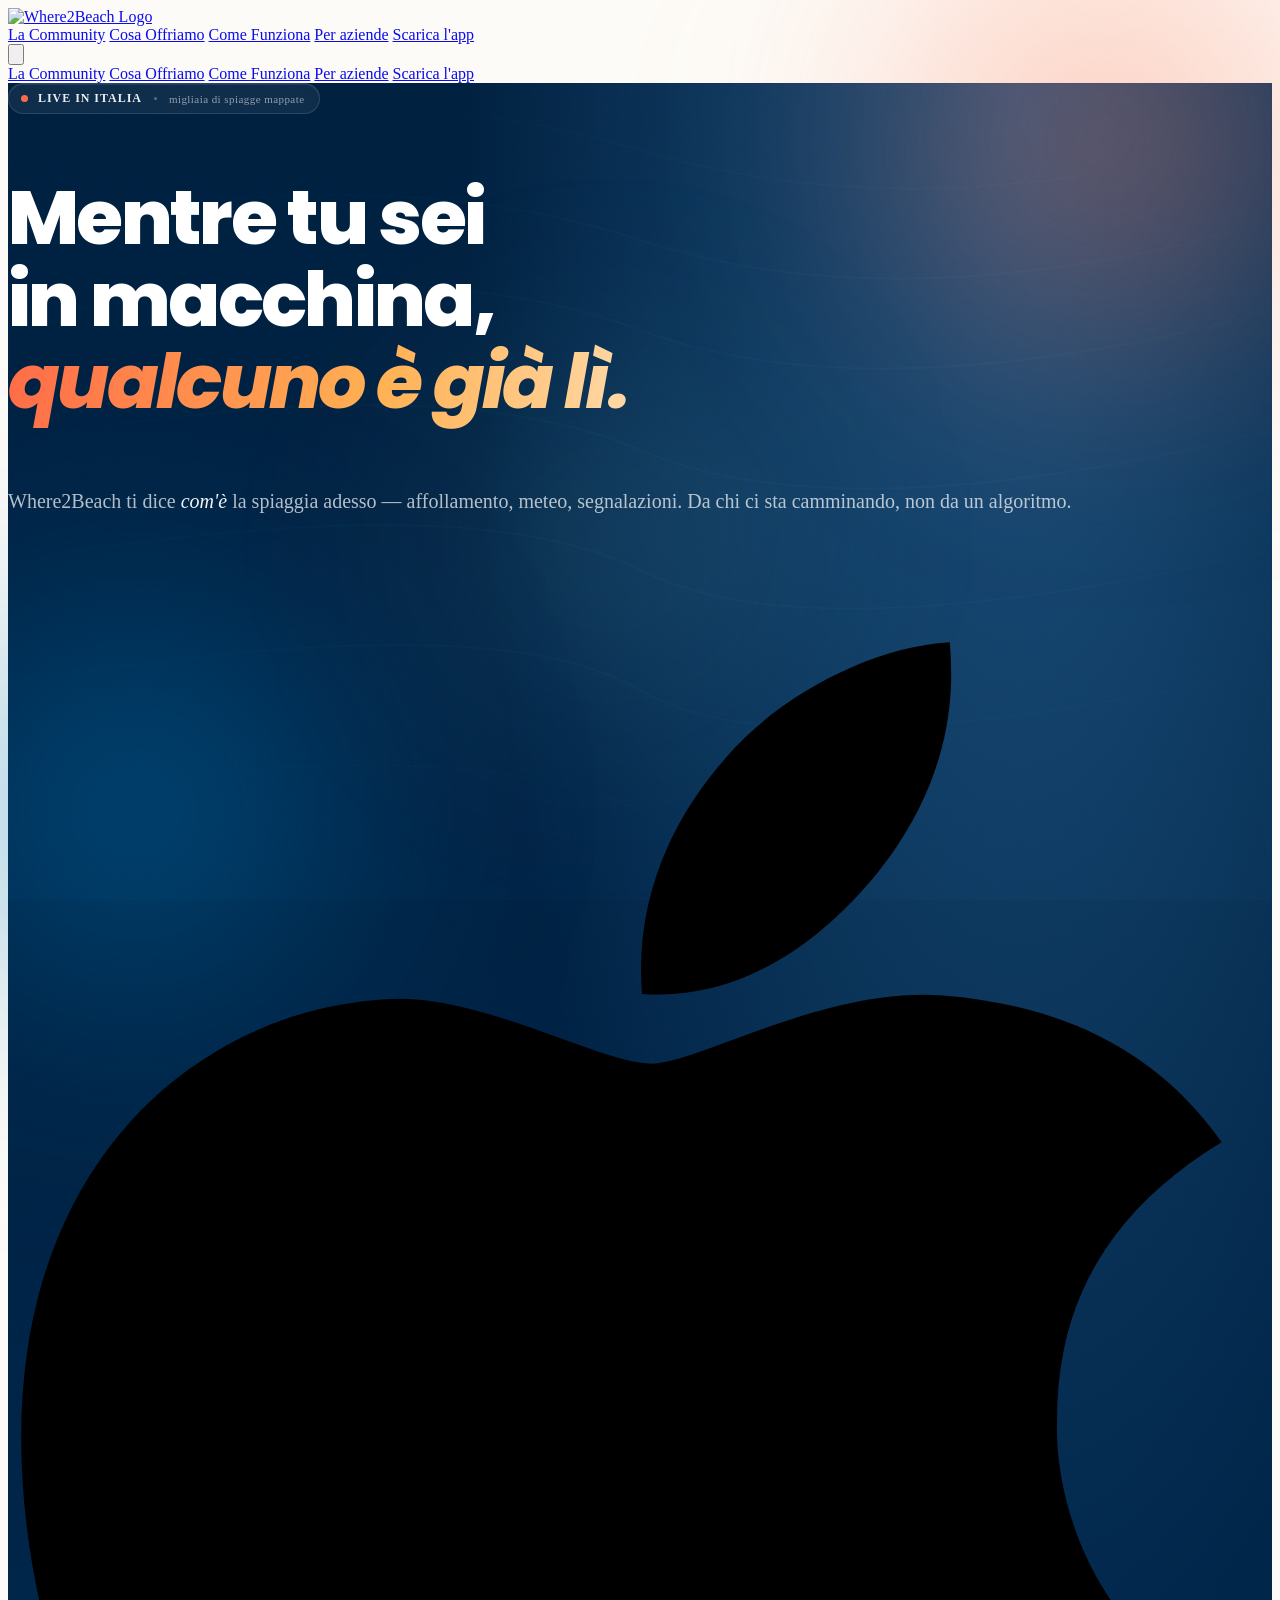
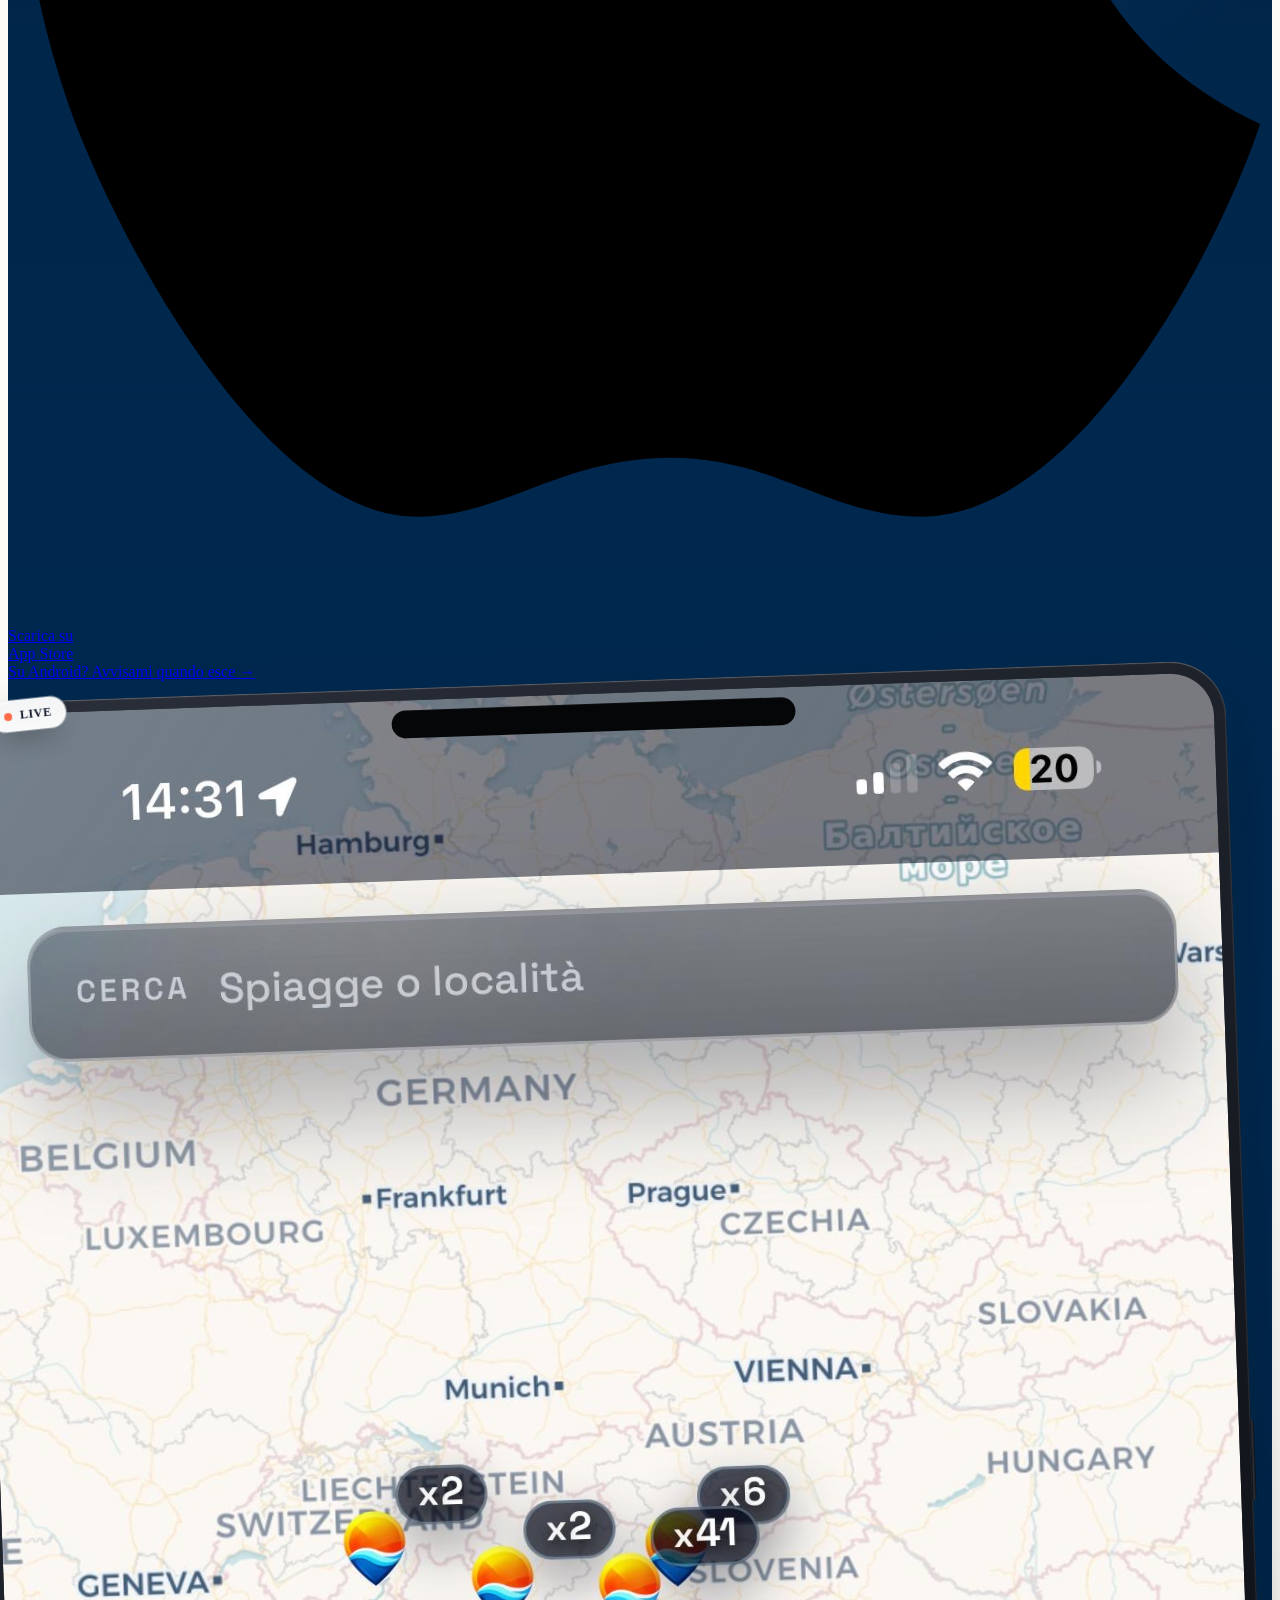
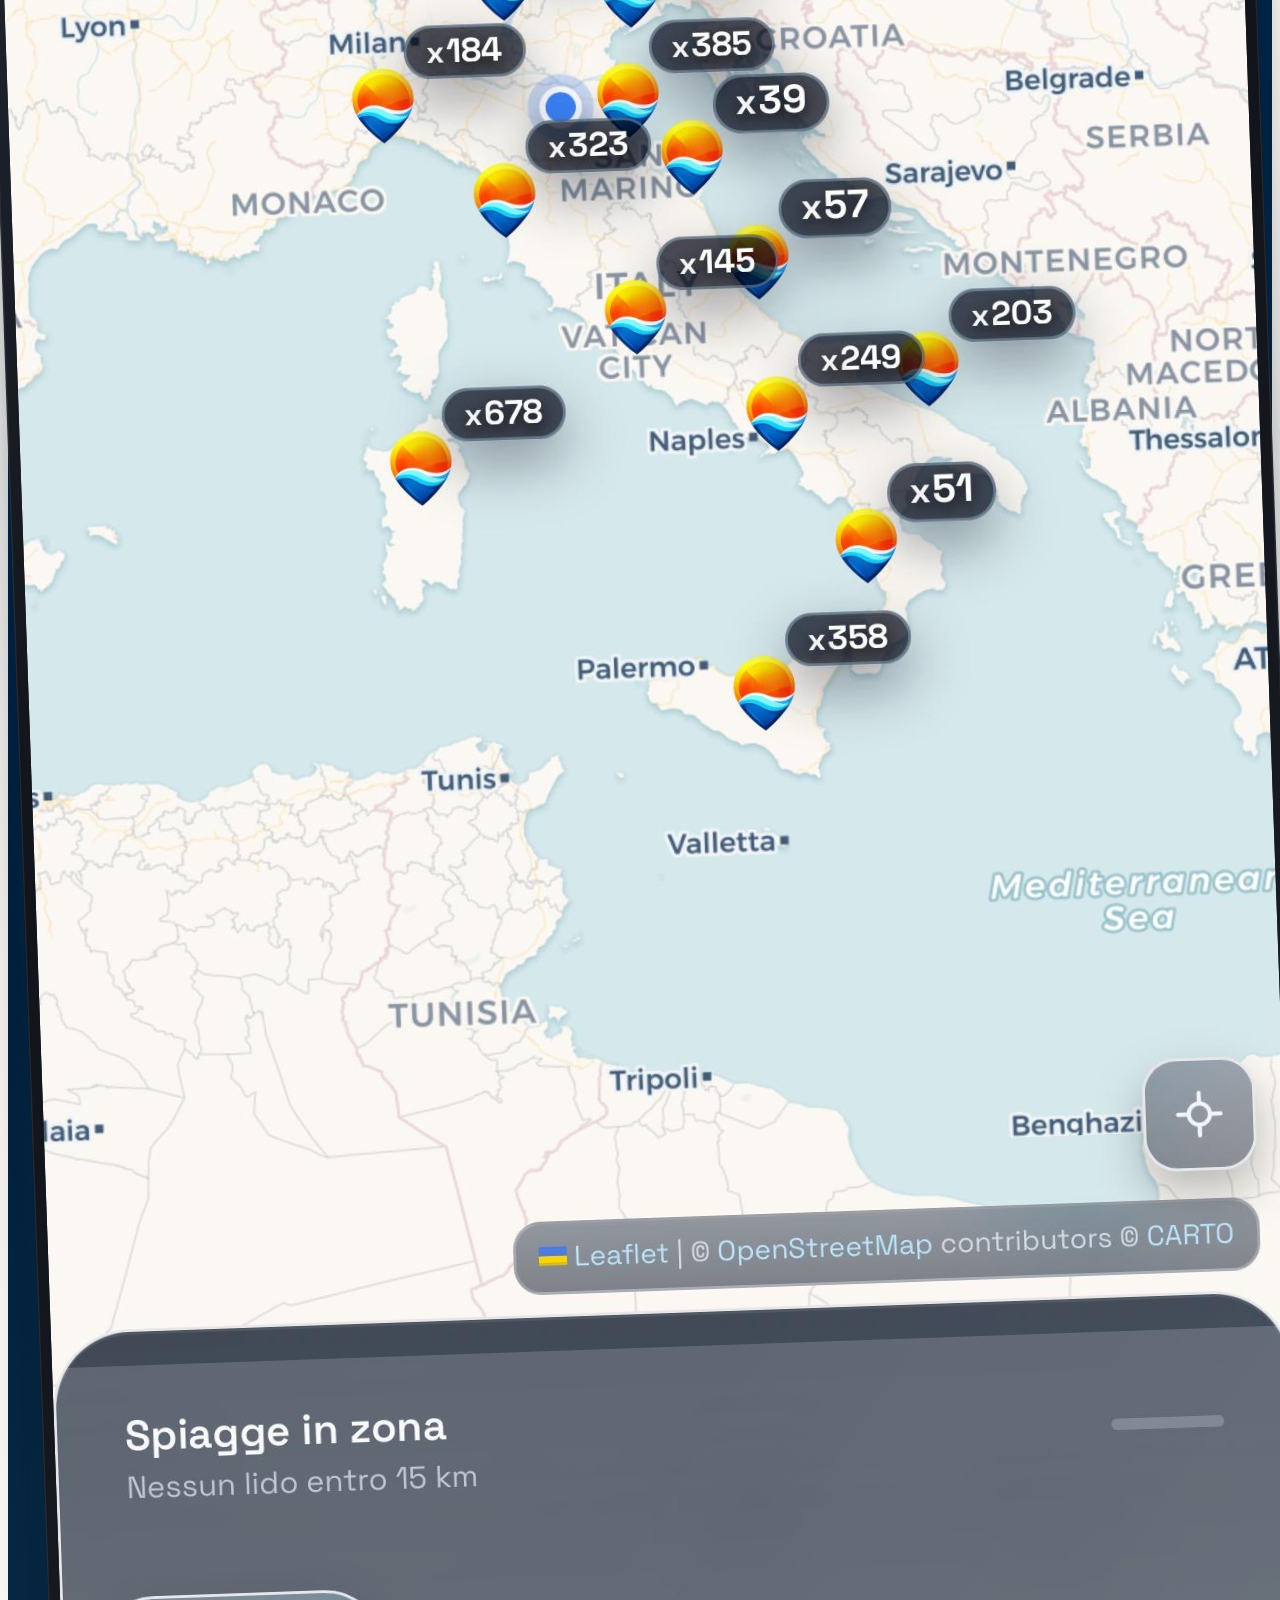
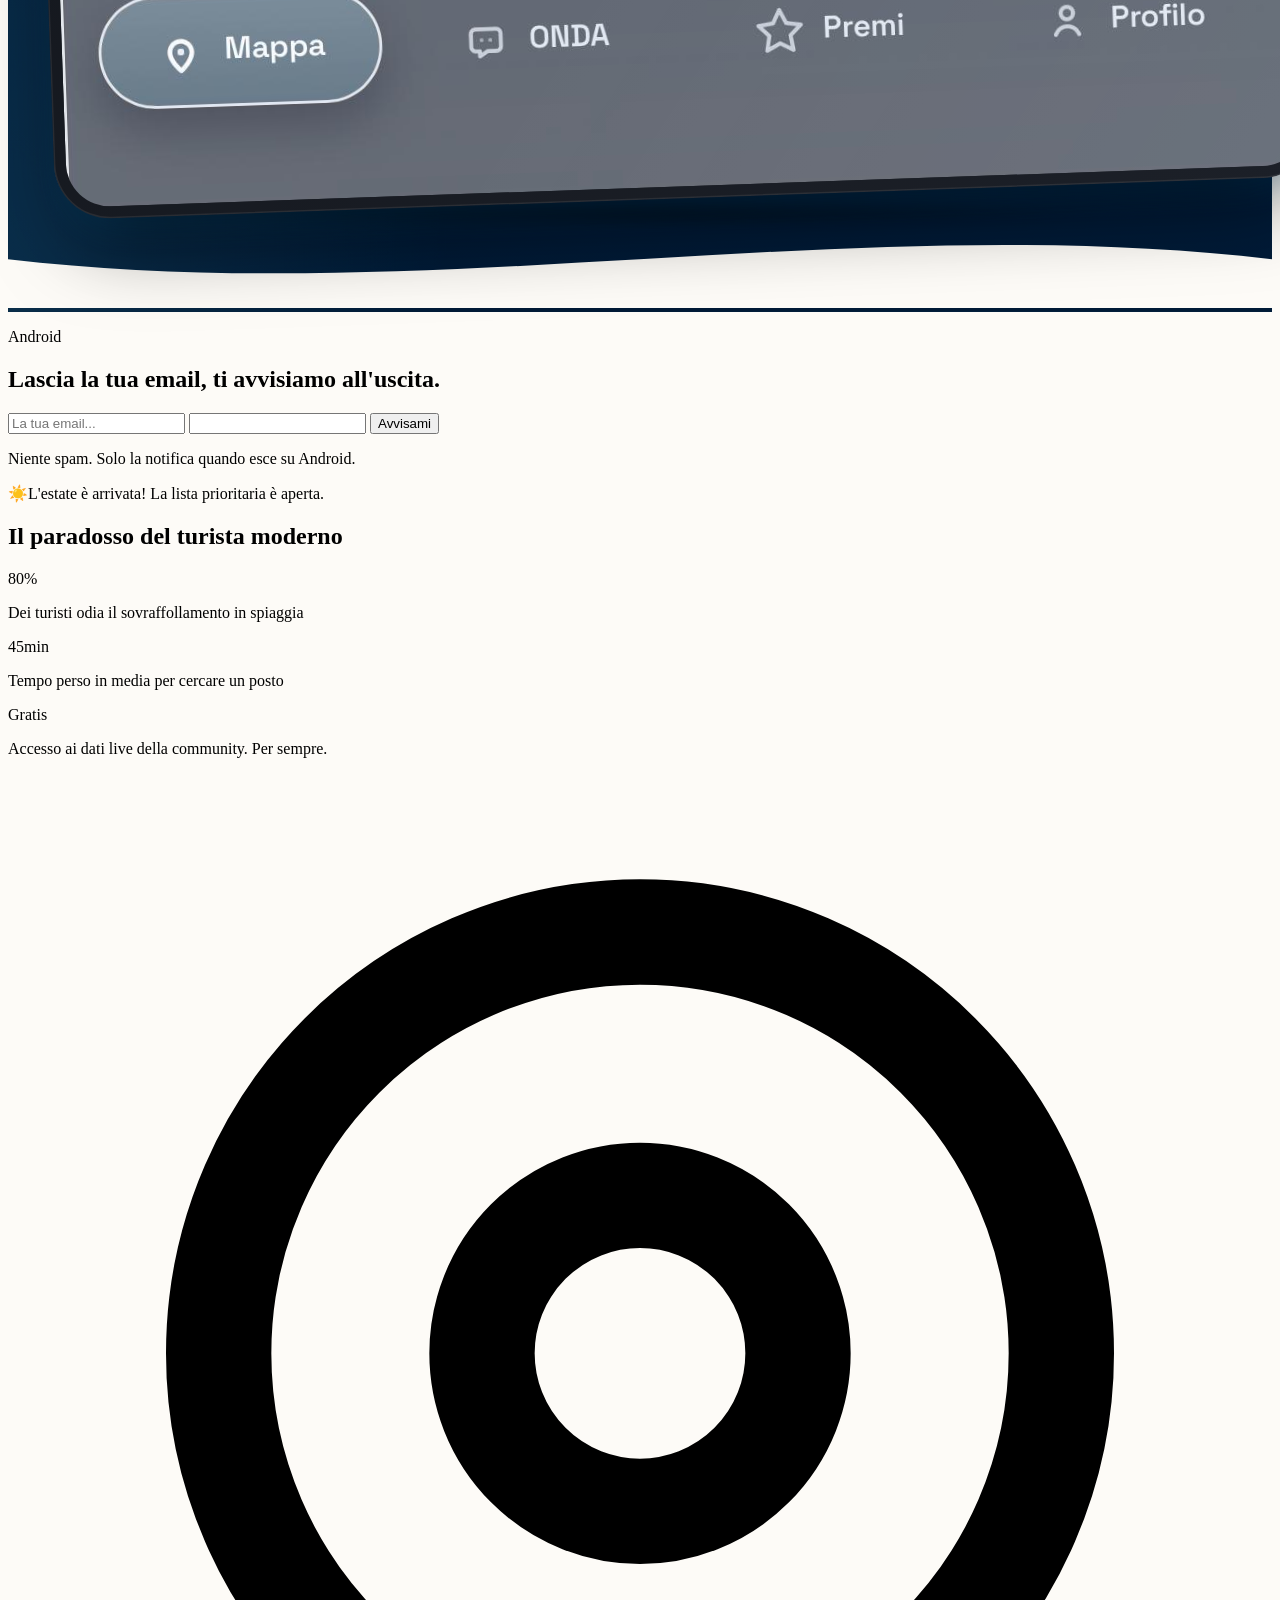
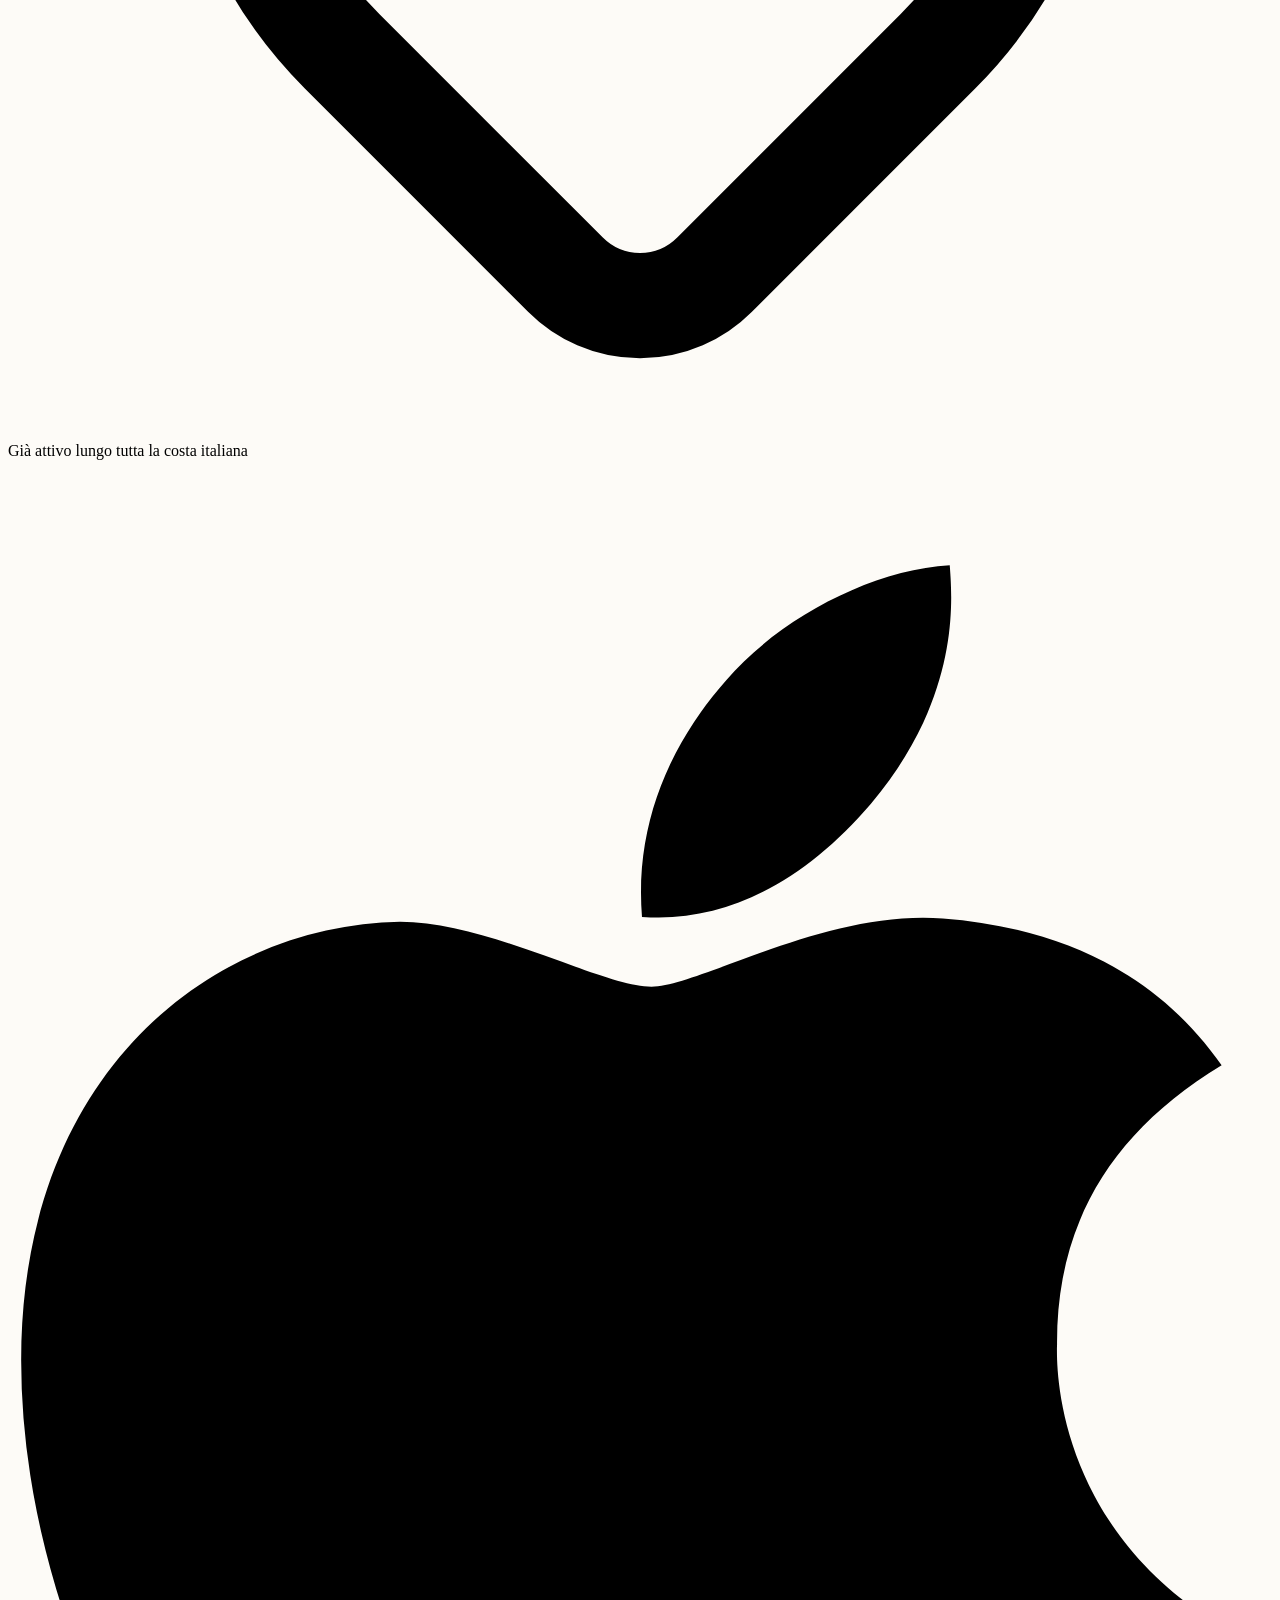
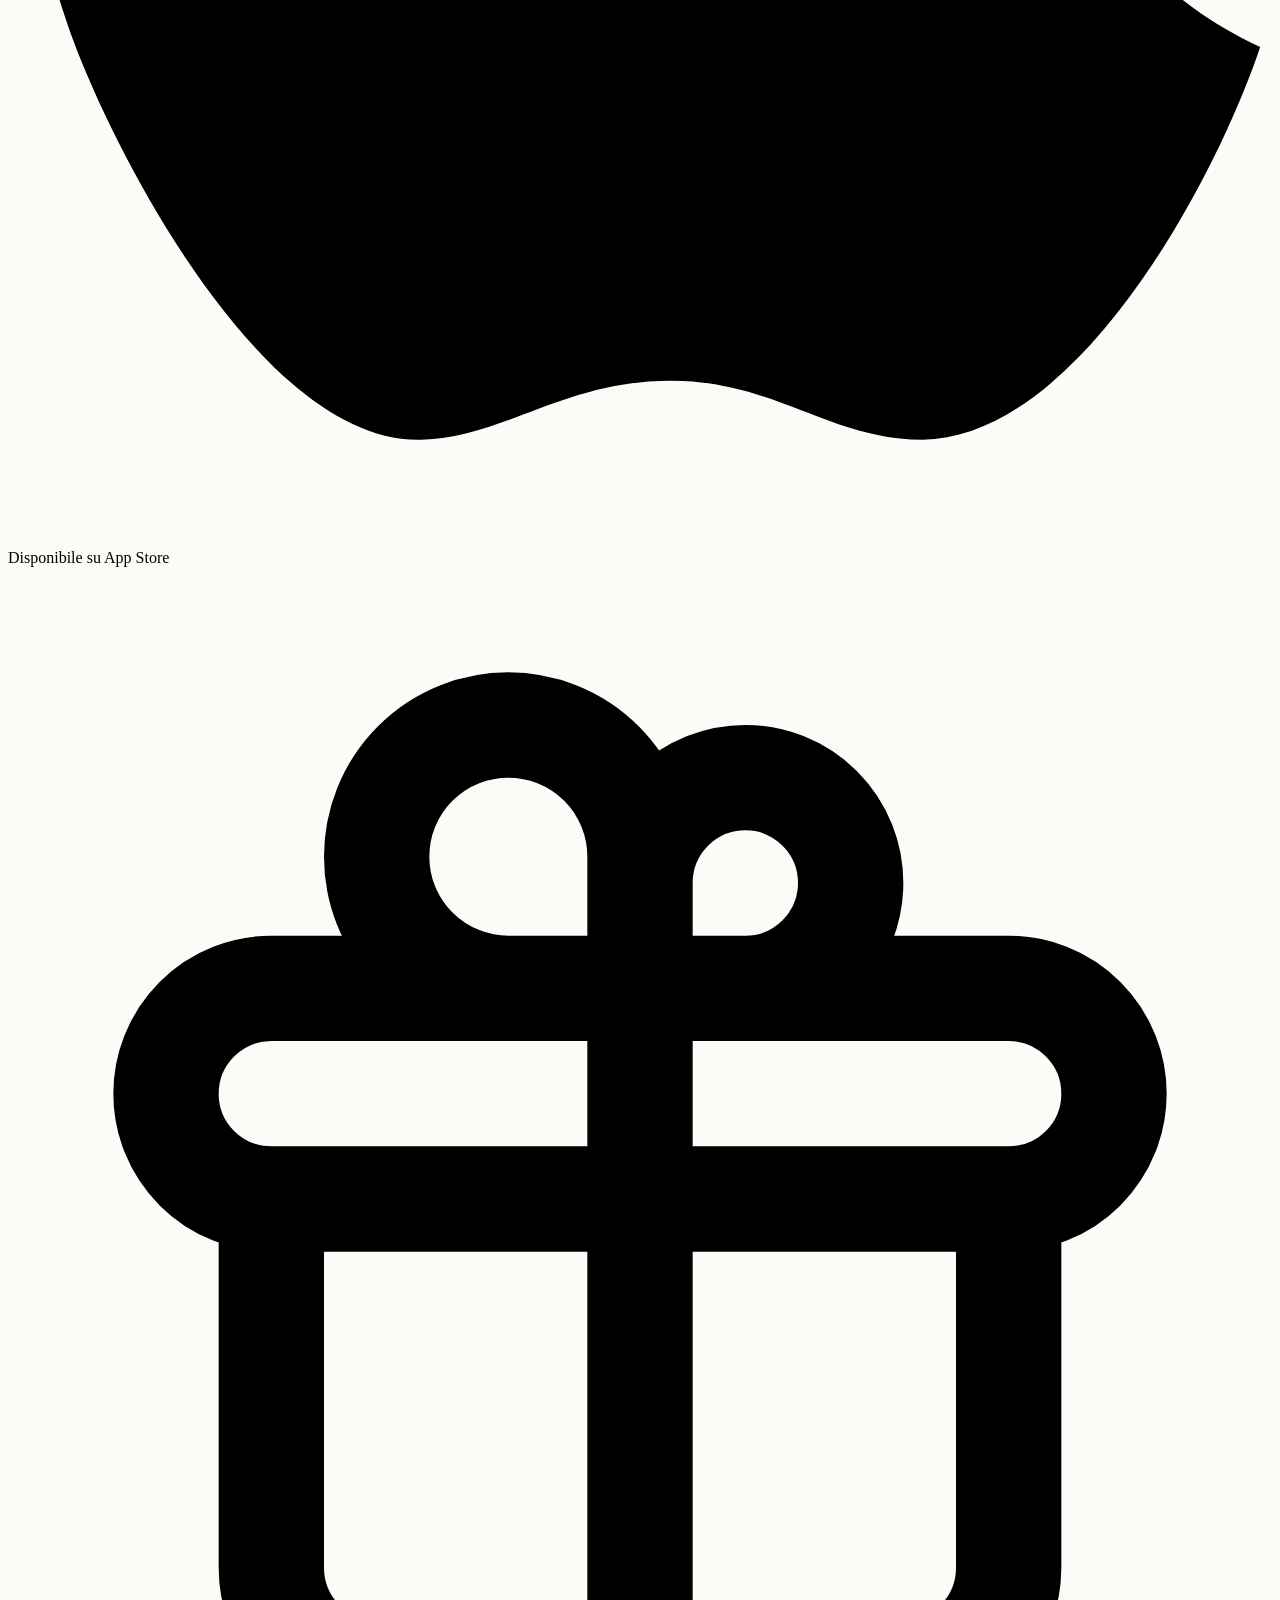
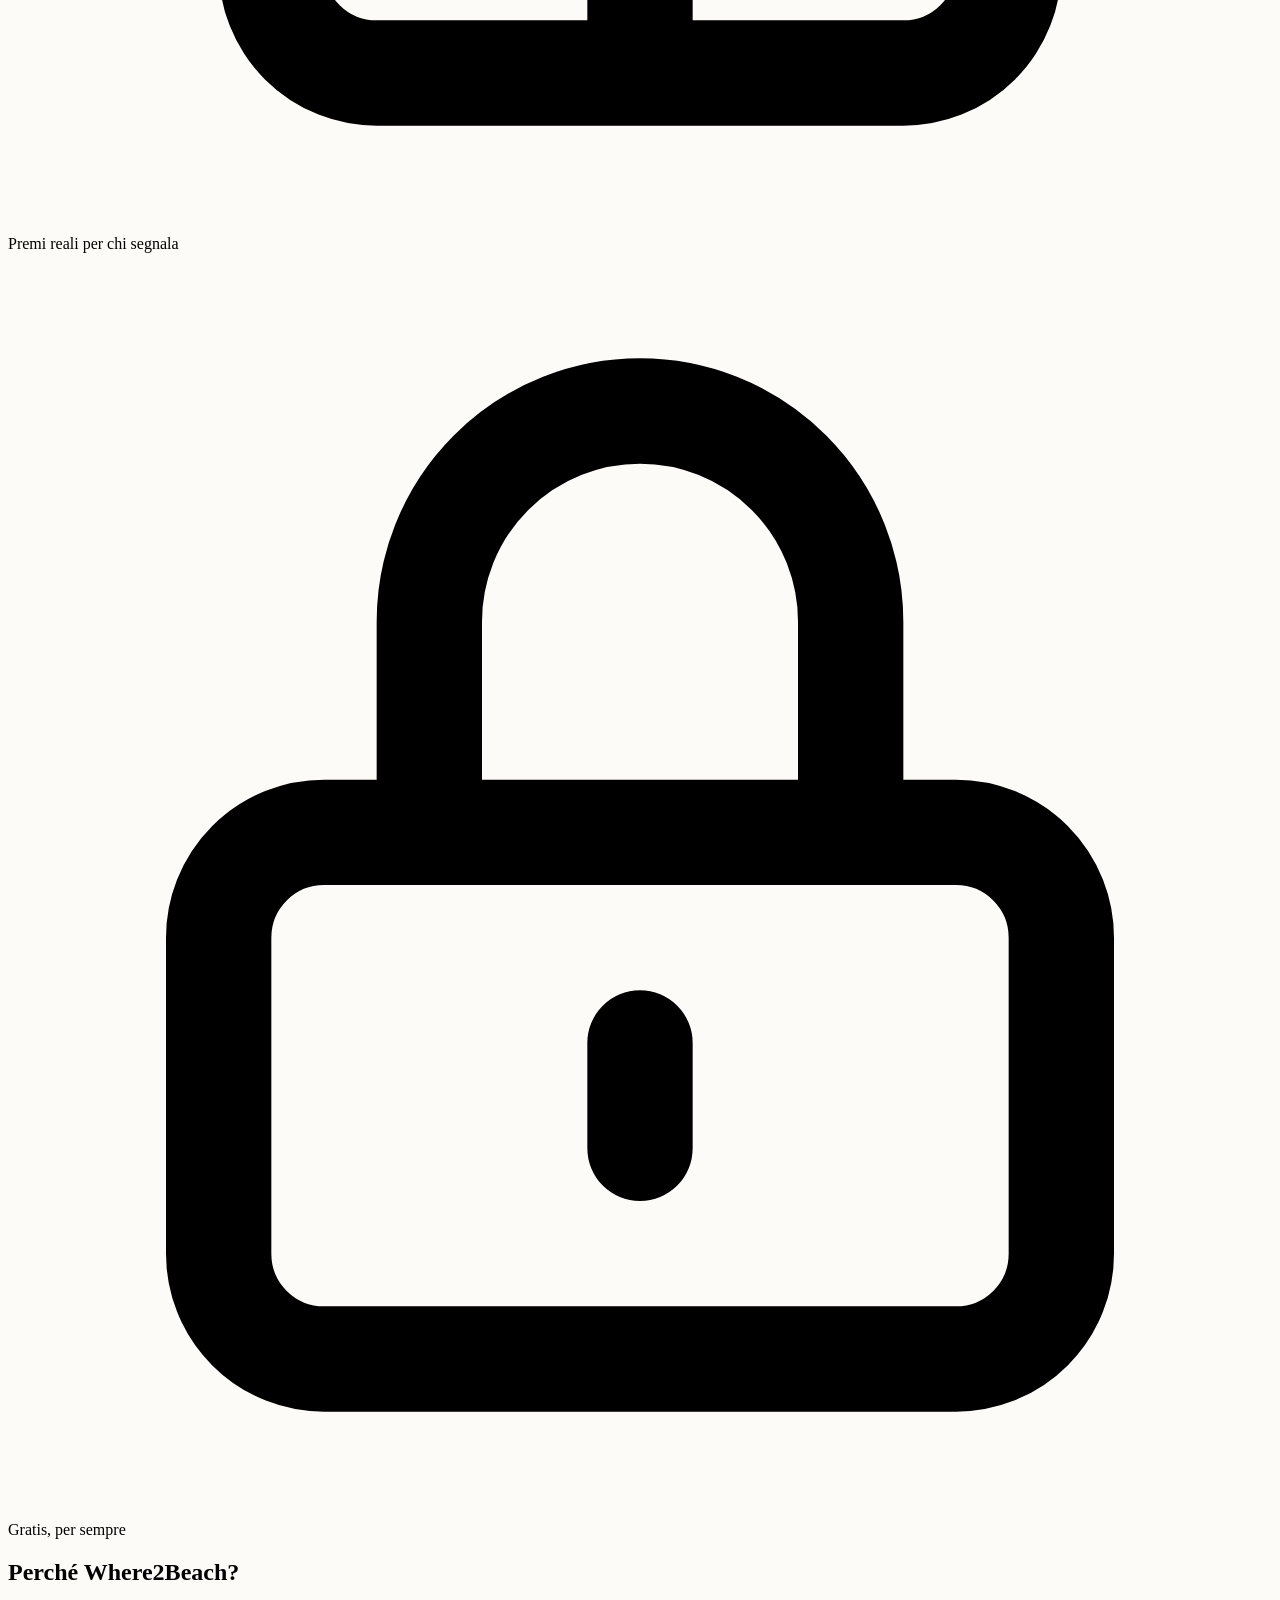
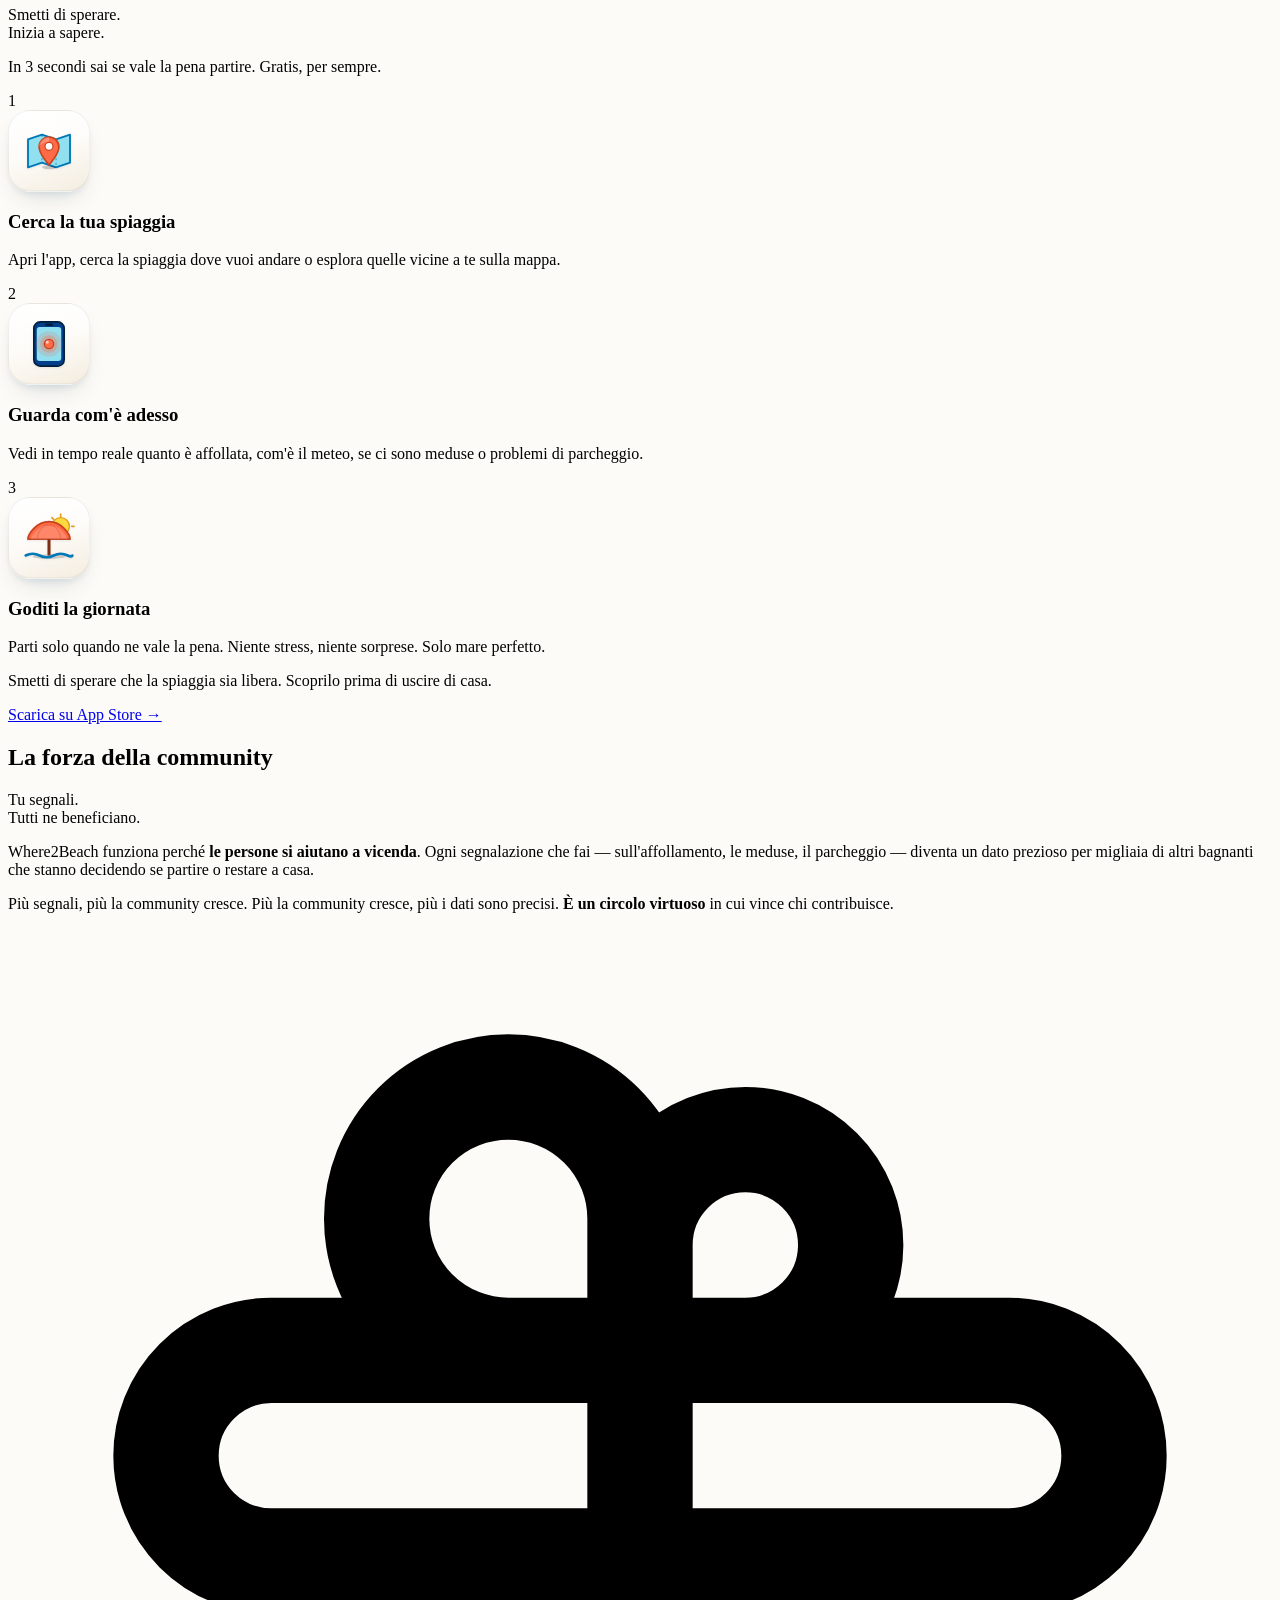
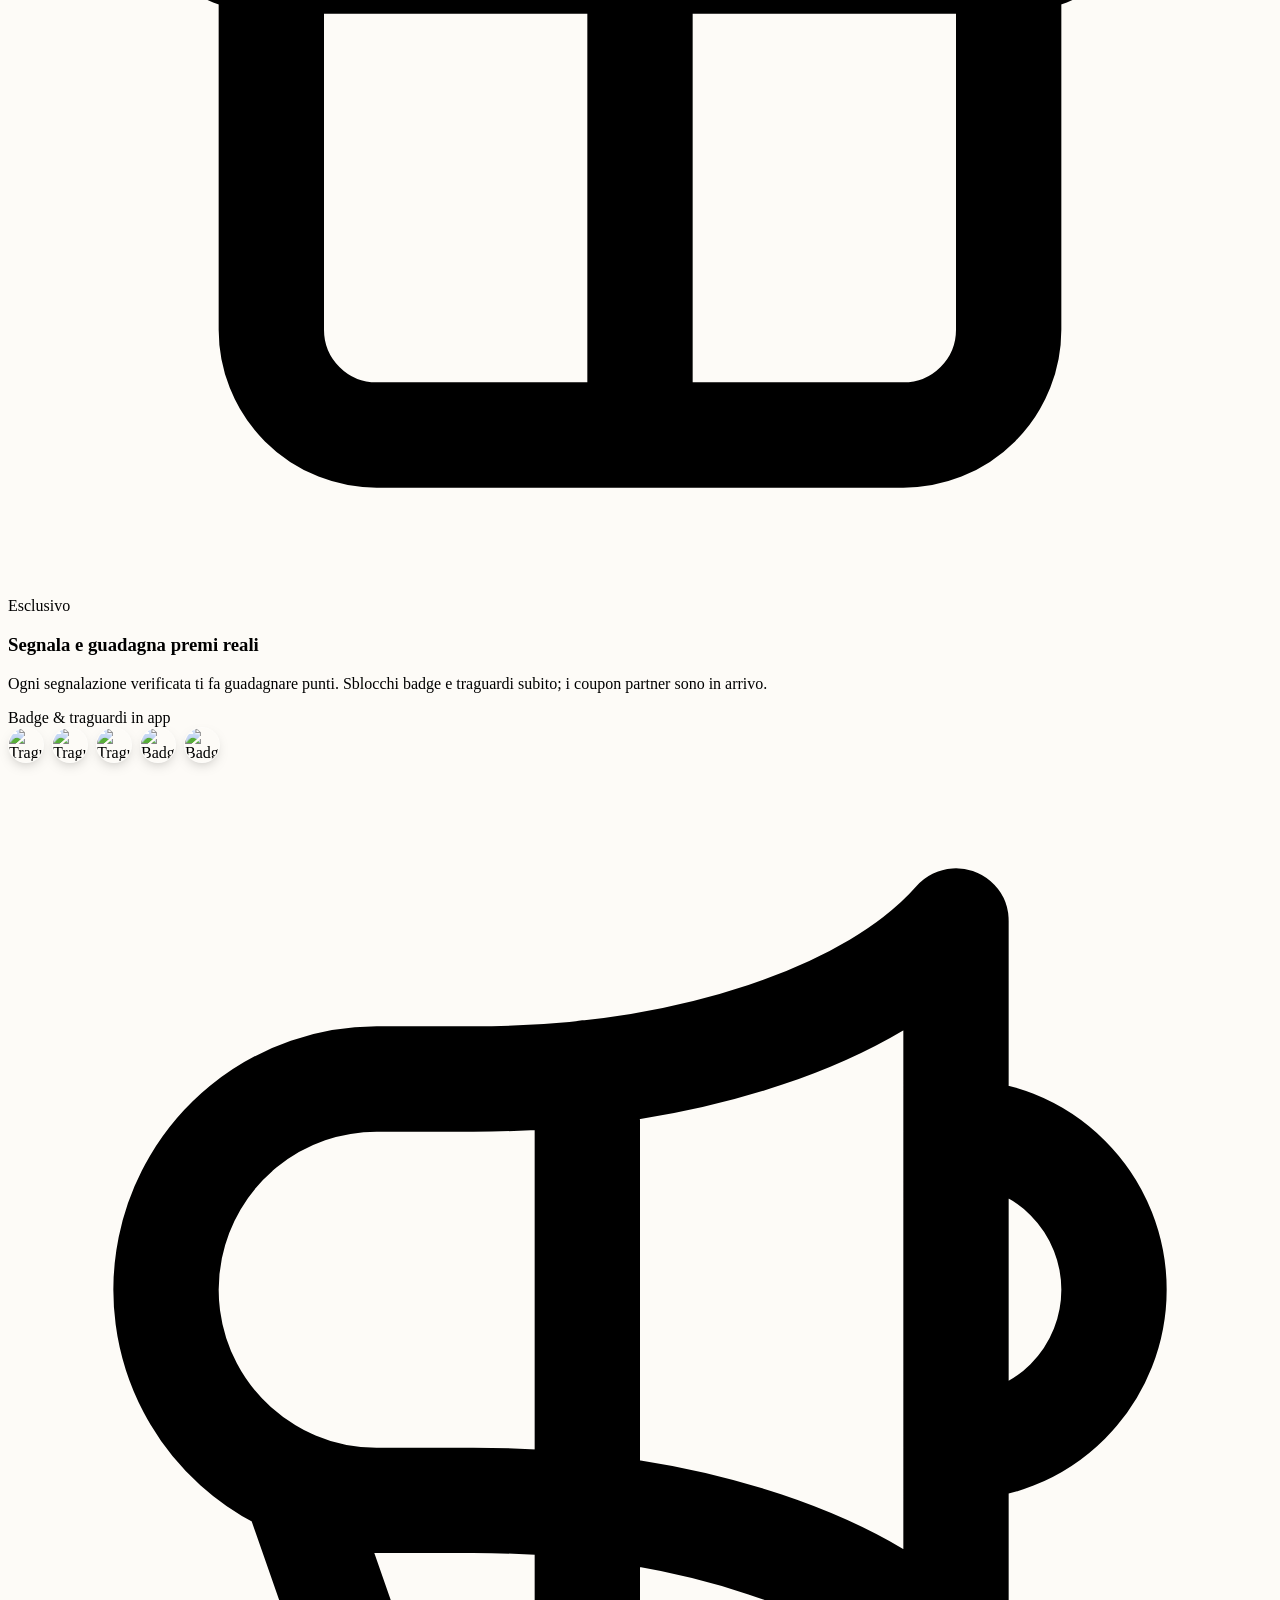
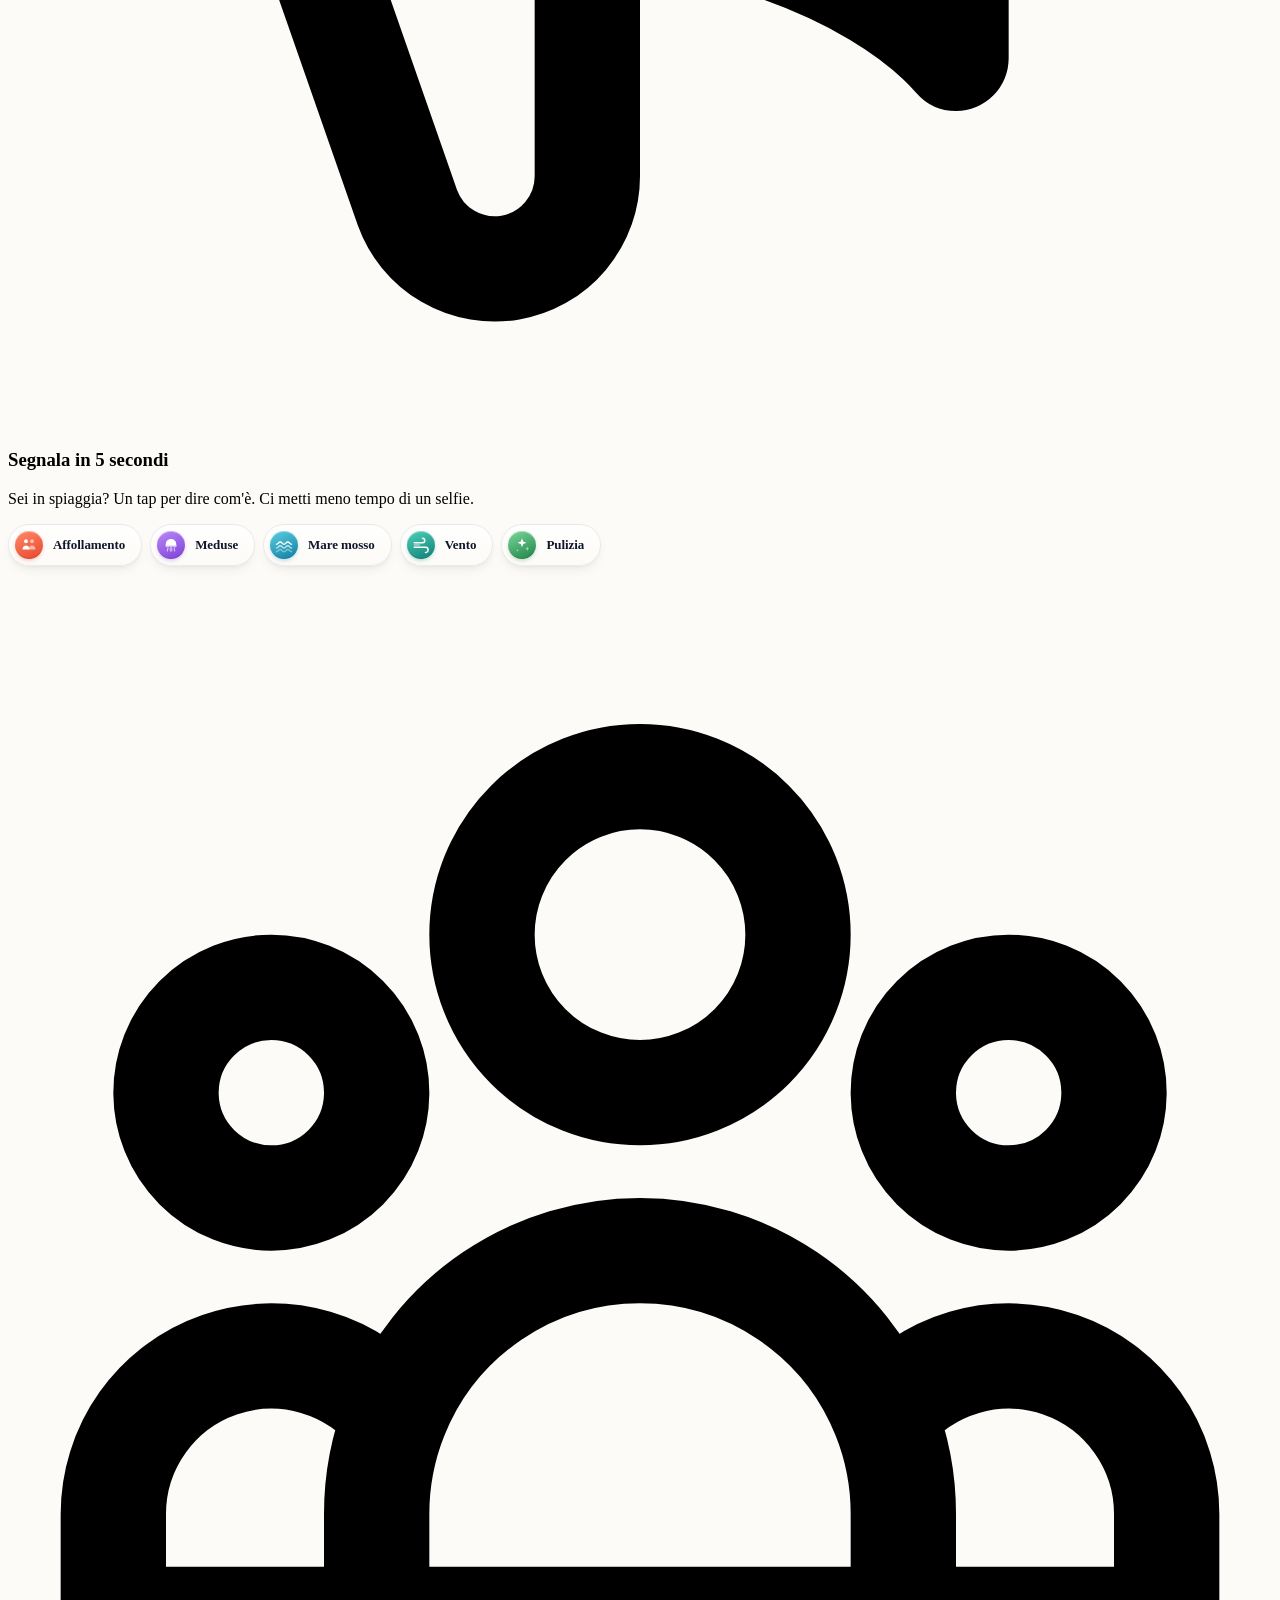
==== commit 495ea669: "perf(landing): stride-based progressive load for radar sequence Reduces visible lag on the scroll-dr" ====
--- a/public/landing/index.html
+++ b/public/landing/index.html
@@ -18,6 +18,10 @@
     <meta name="twitter:title" content="Where2Beach | Basta Vacanze Rovinate">
     <meta name="twitter:description" content="Scarica Where2Beach su App Store. Affollamento, meteo e segnalazioni live della community.">
     <meta name="twitter:image" content="https://where2beach.com/og/og-default.jpg">
+
+    <!-- Preload first radar-sequence frame so it is on the wire before scripts.js parses -->
+    <link rel="preload" as="image" href="/sequence/frame_0.webp" type="image/webp" media="(min-width: 768px)" fetchpriority="high">
+    <link rel="preload" as="image" href="/sequence/mobile/frame_0.webp" type="image/webp" media="(max-width: 767px)" fetchpriority="high">
 
     <!-- Google Fonts: Poppins for a modern, rounded, friendly look -->
     <link rel="preconnect" href="https://fonts.googleapis.com">
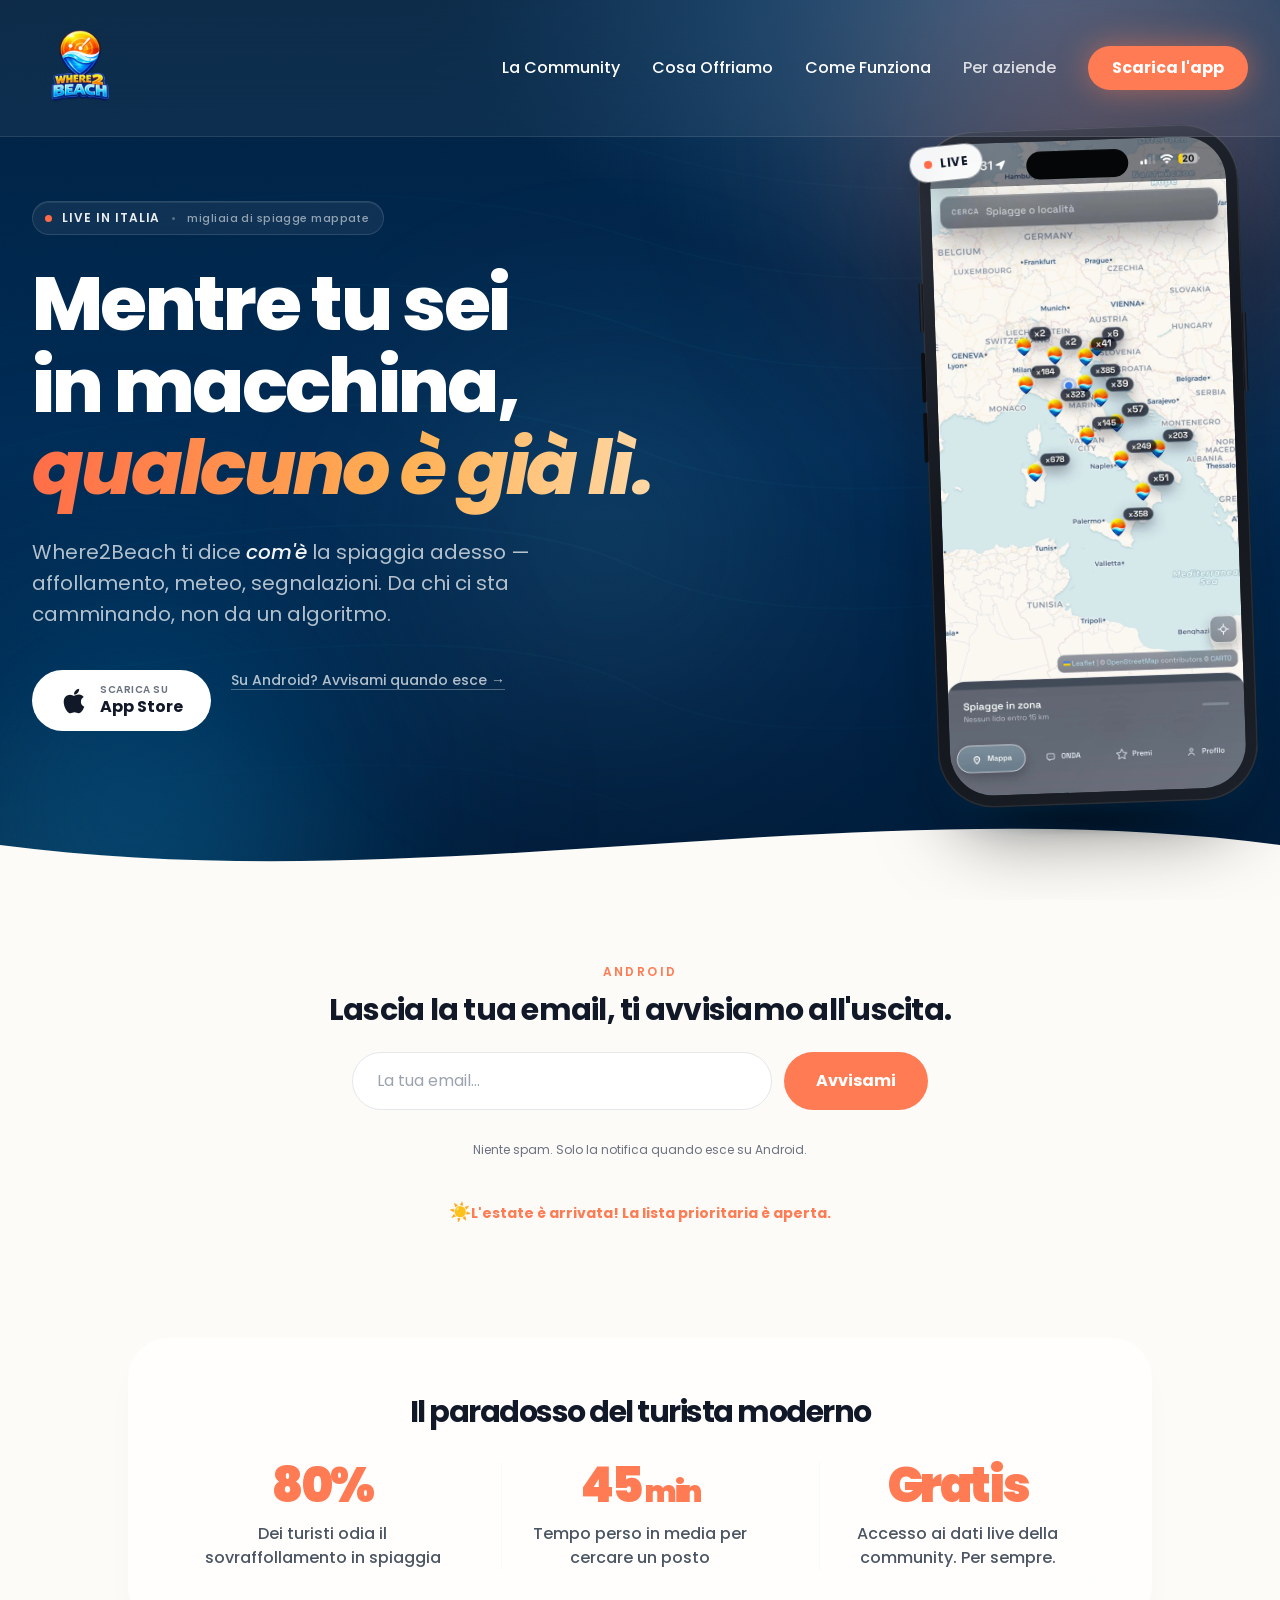
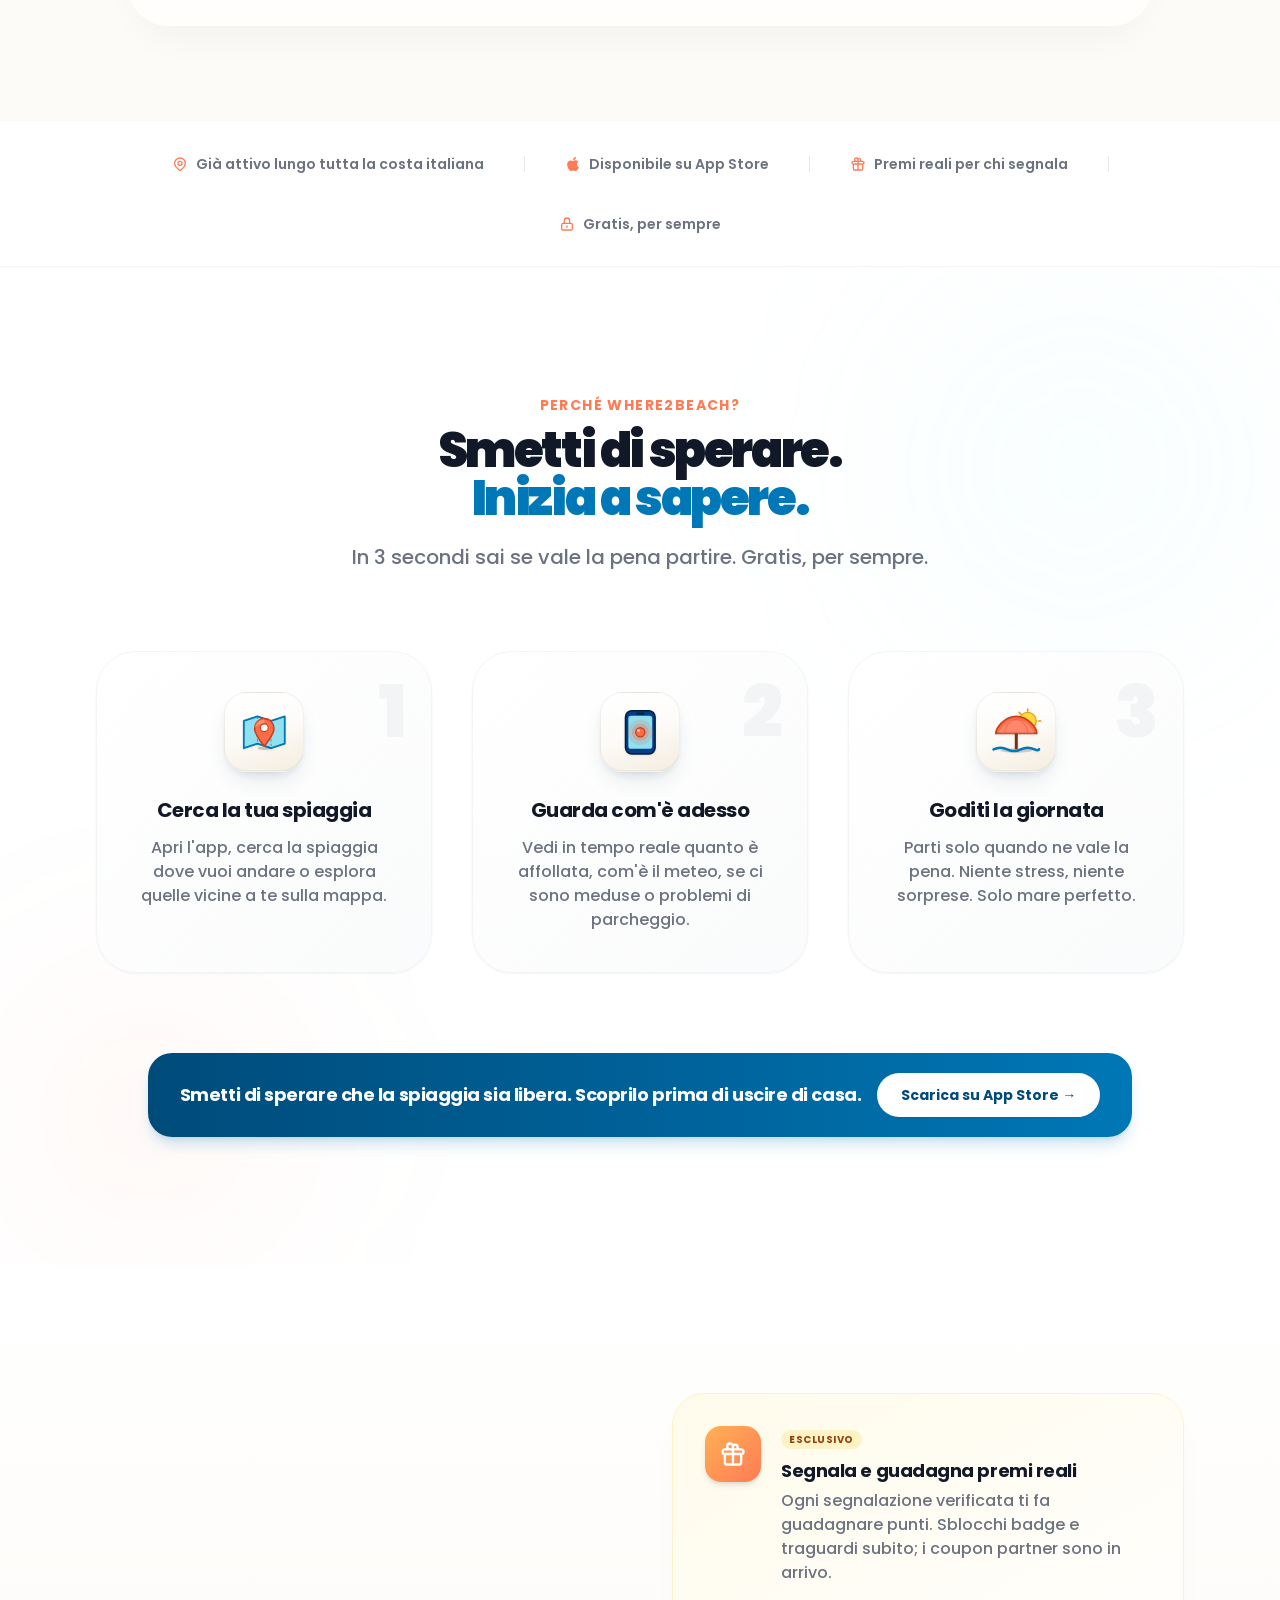
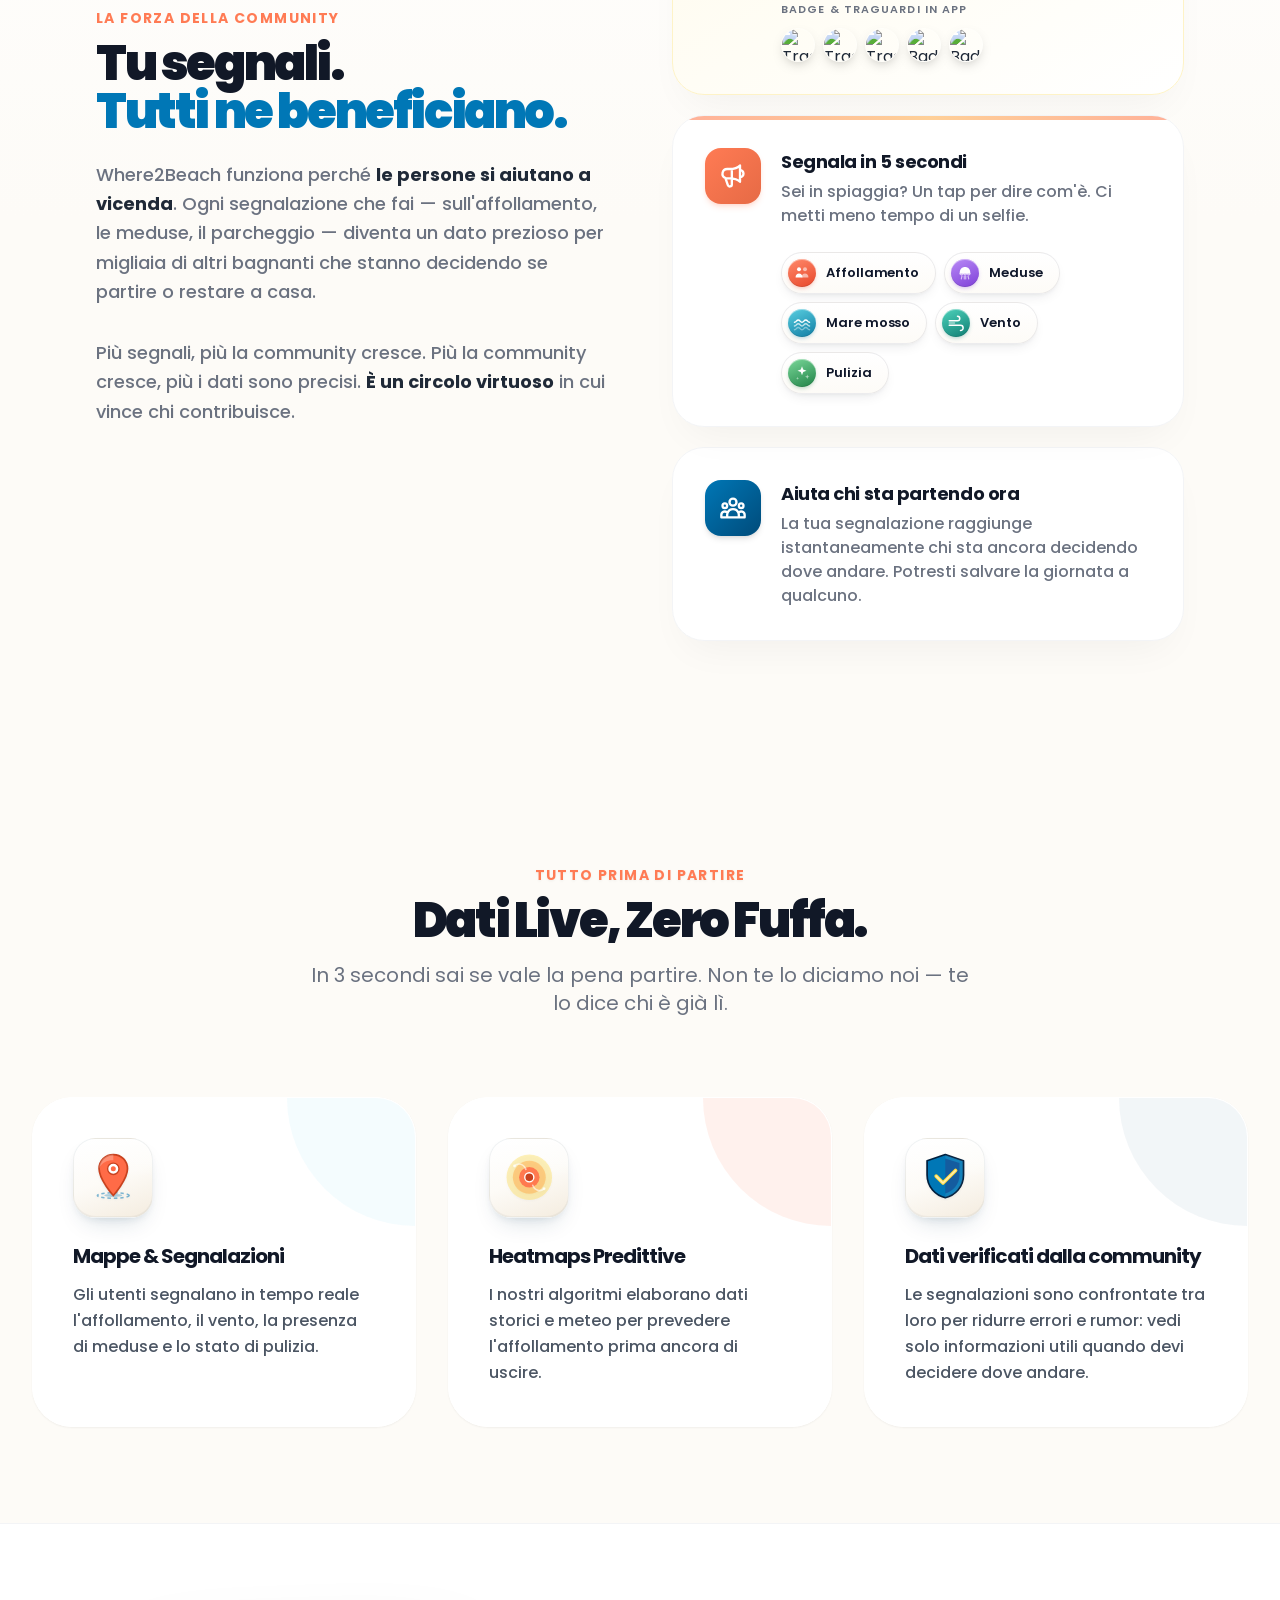
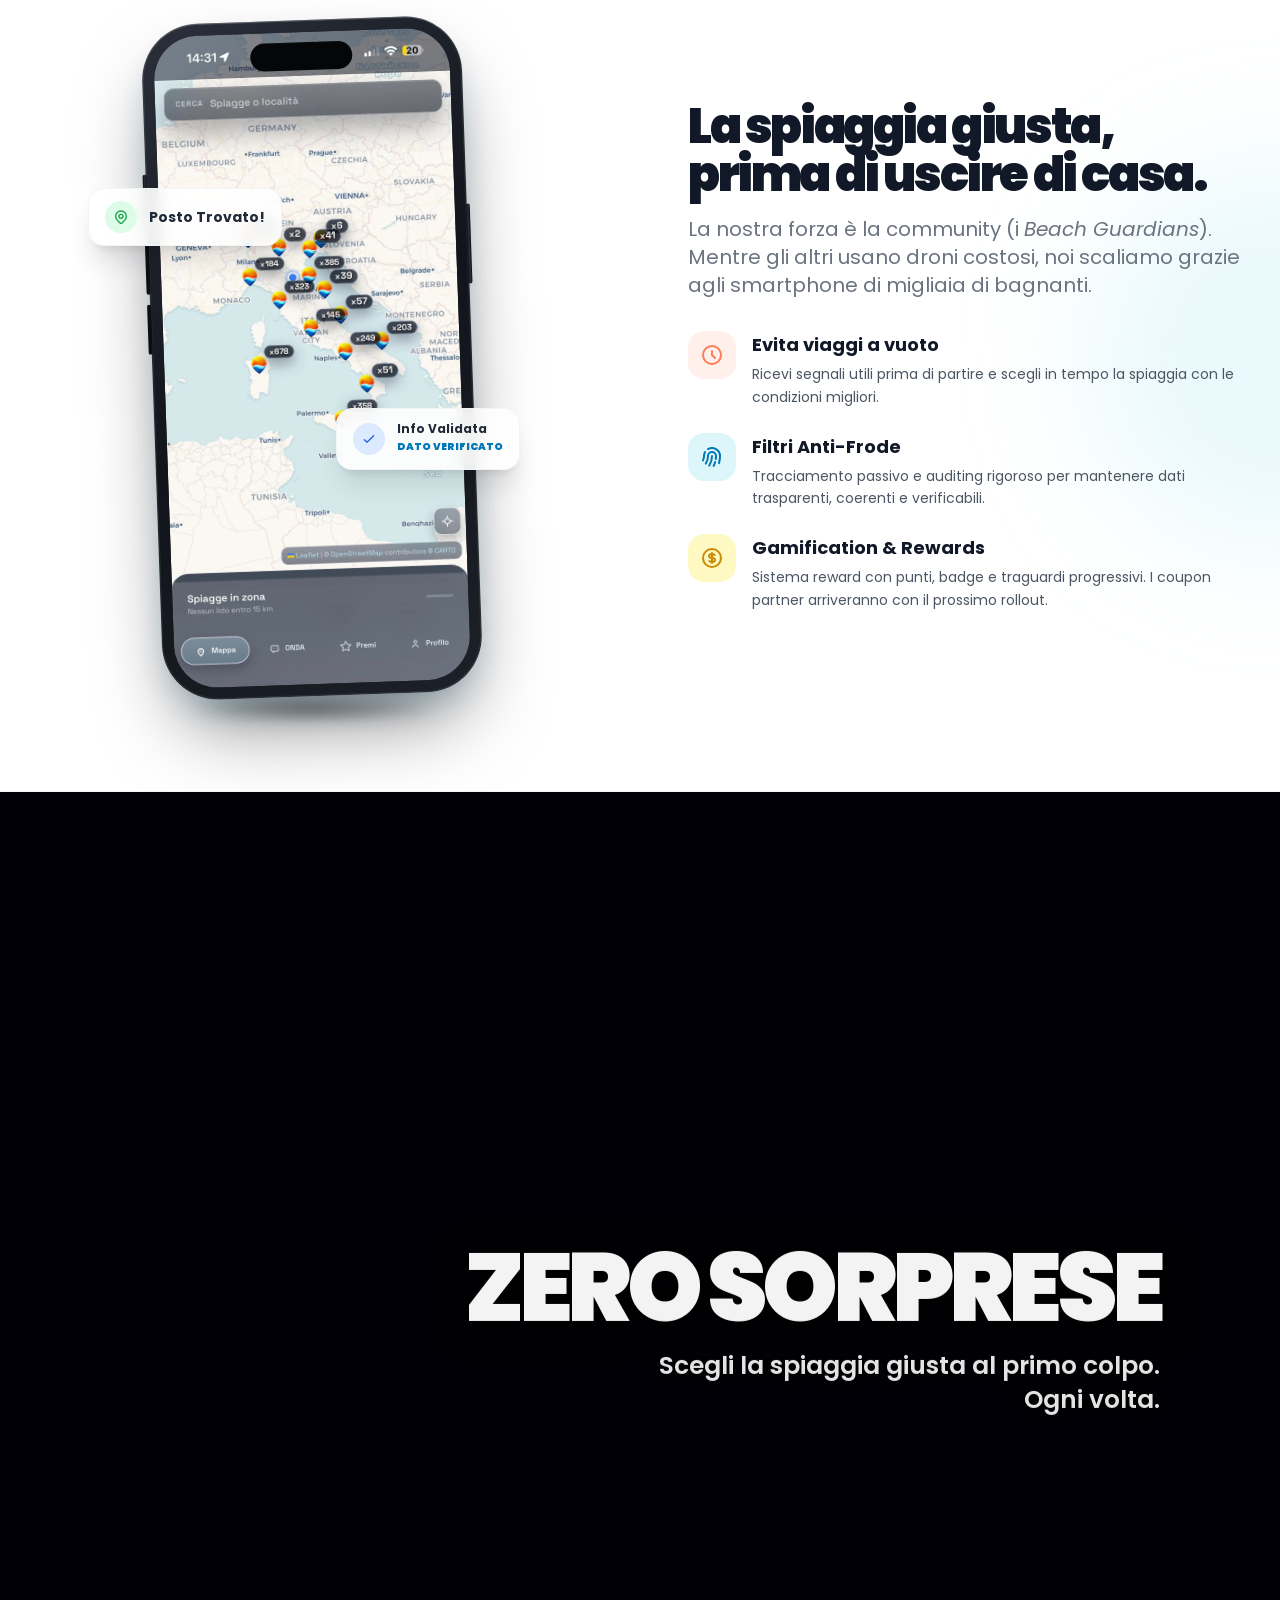
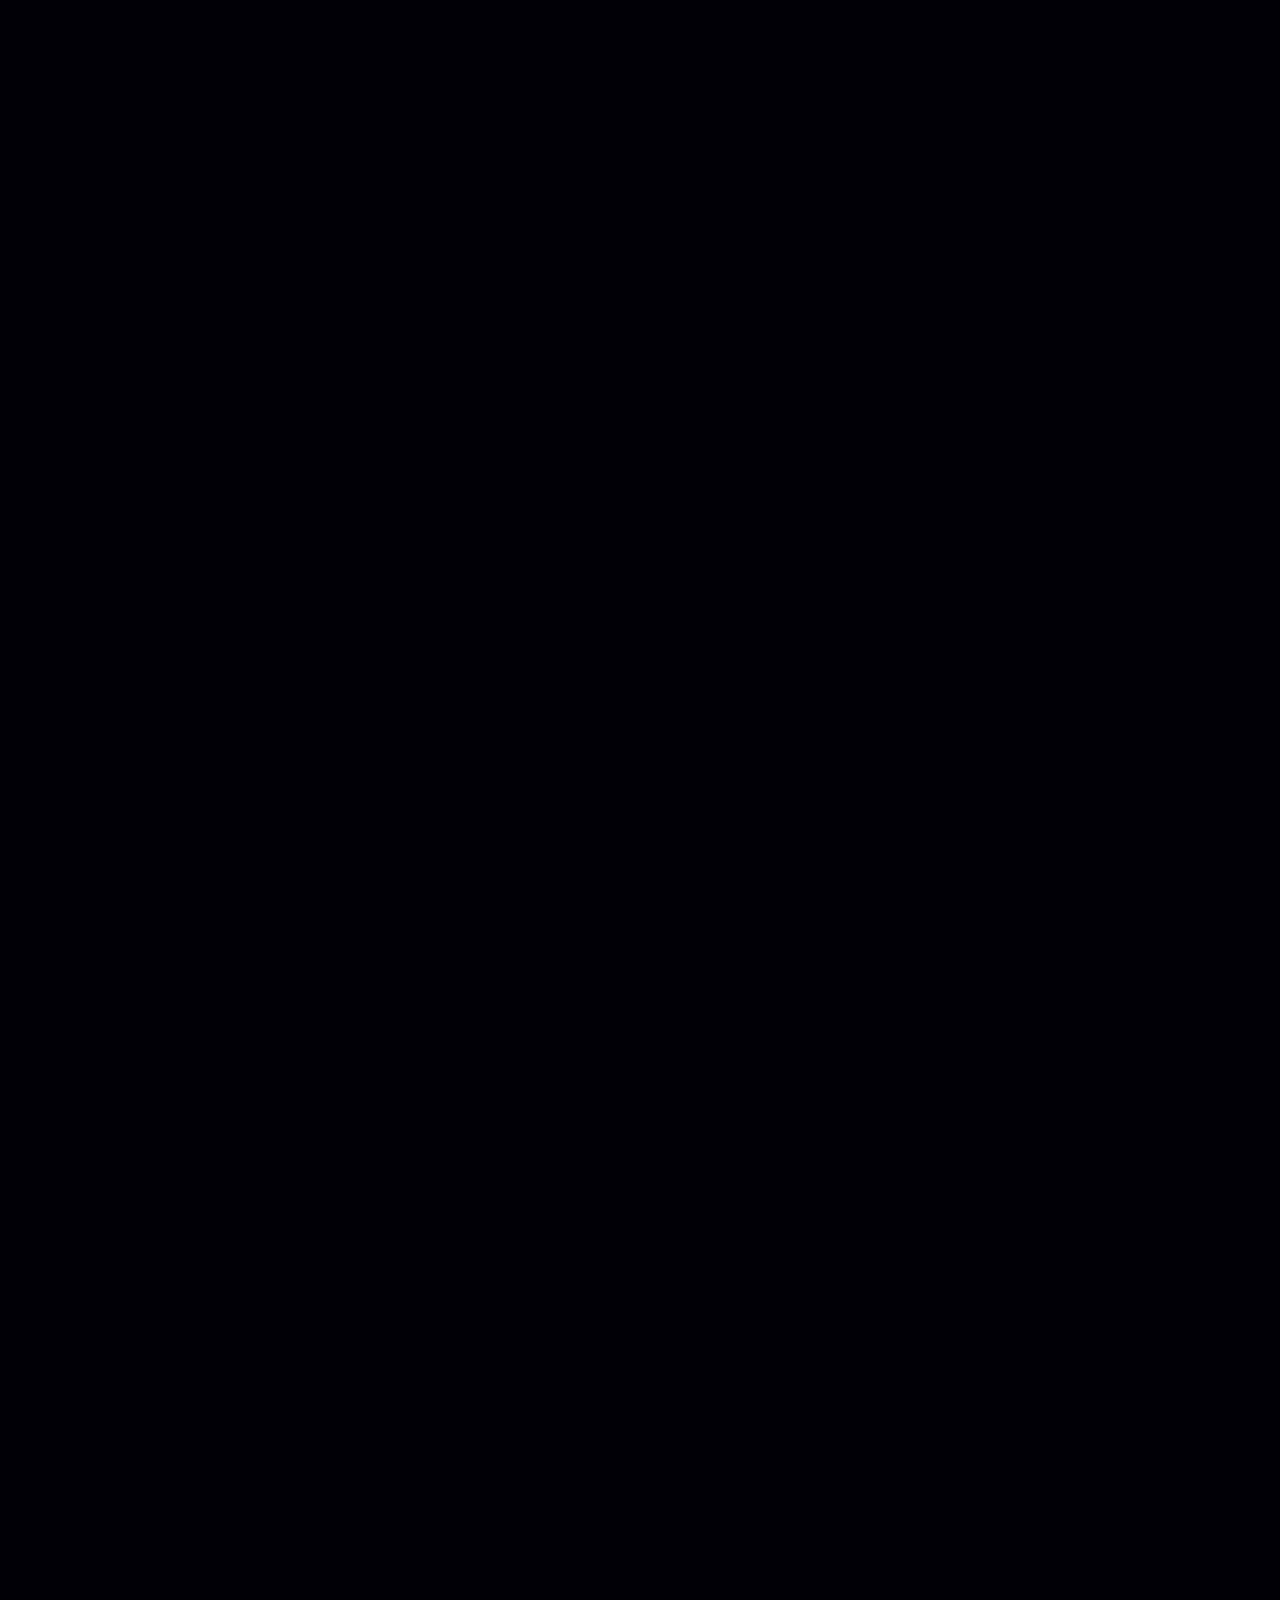
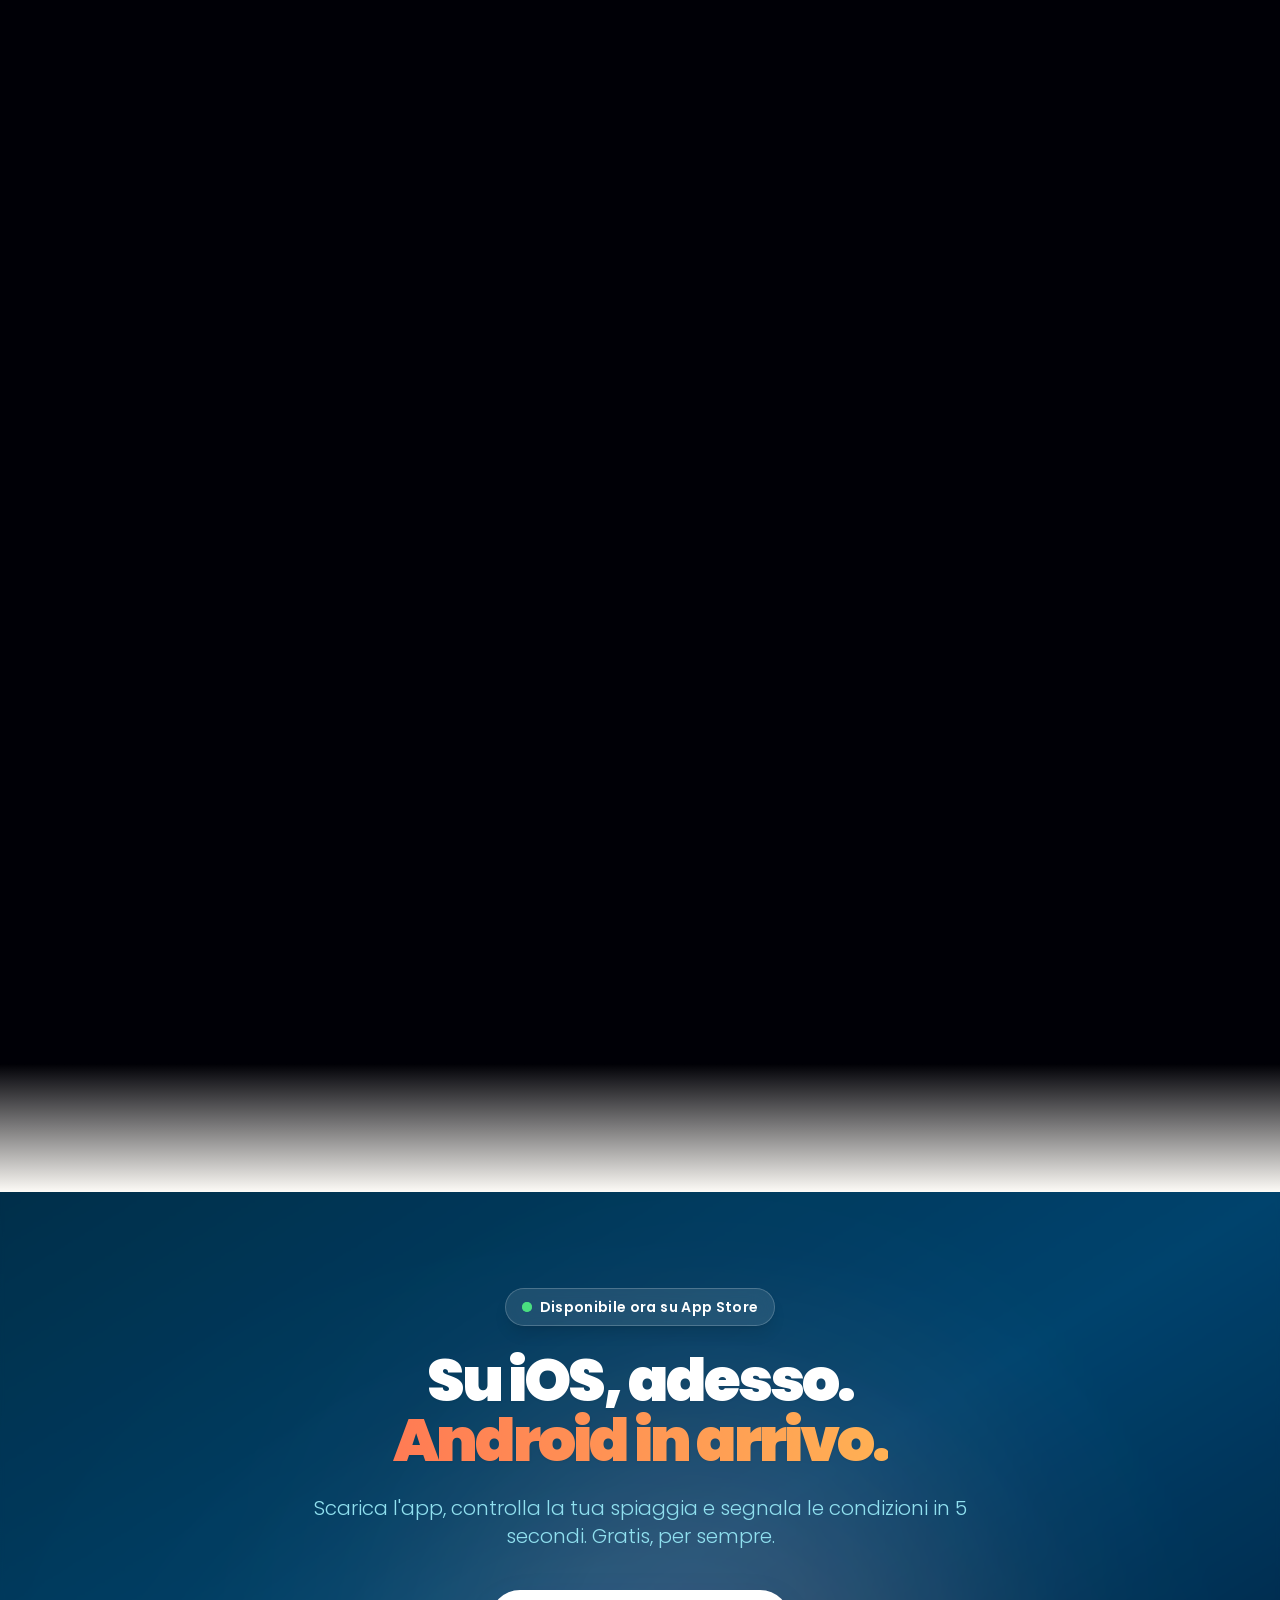
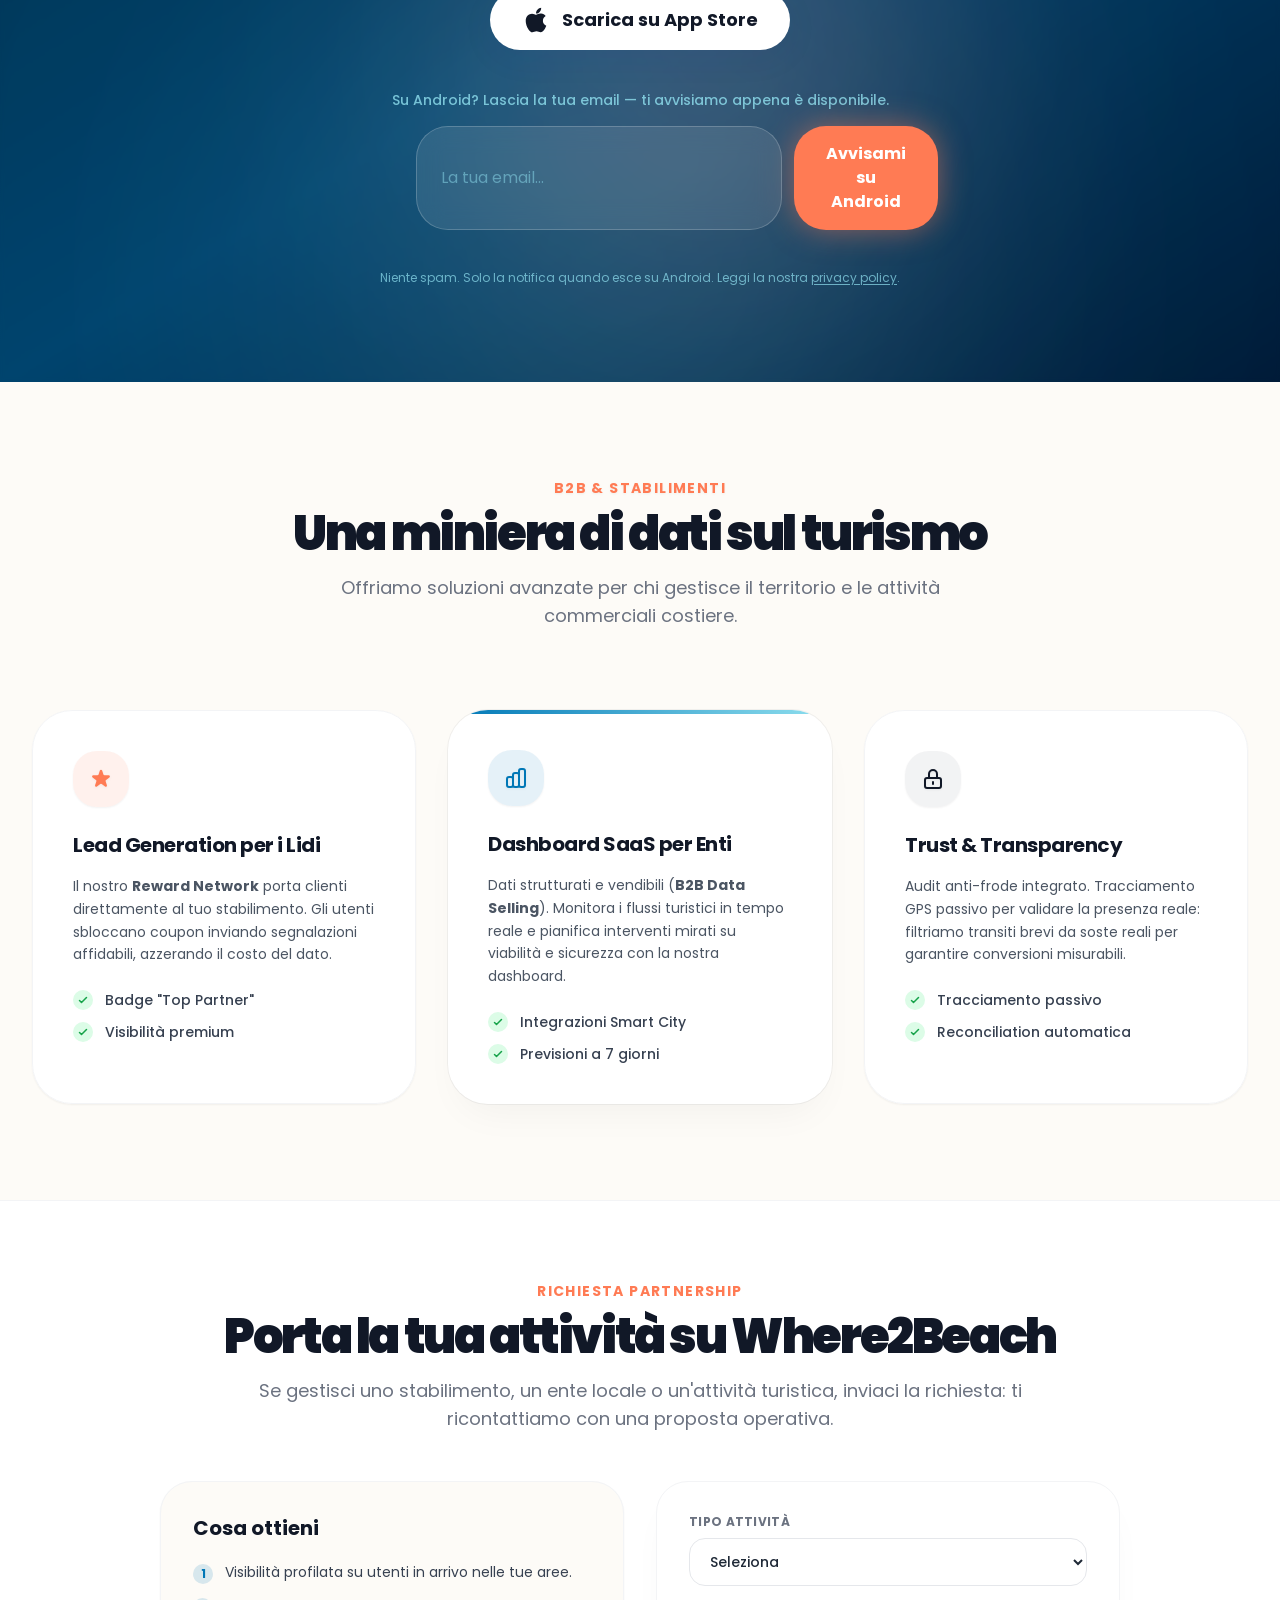
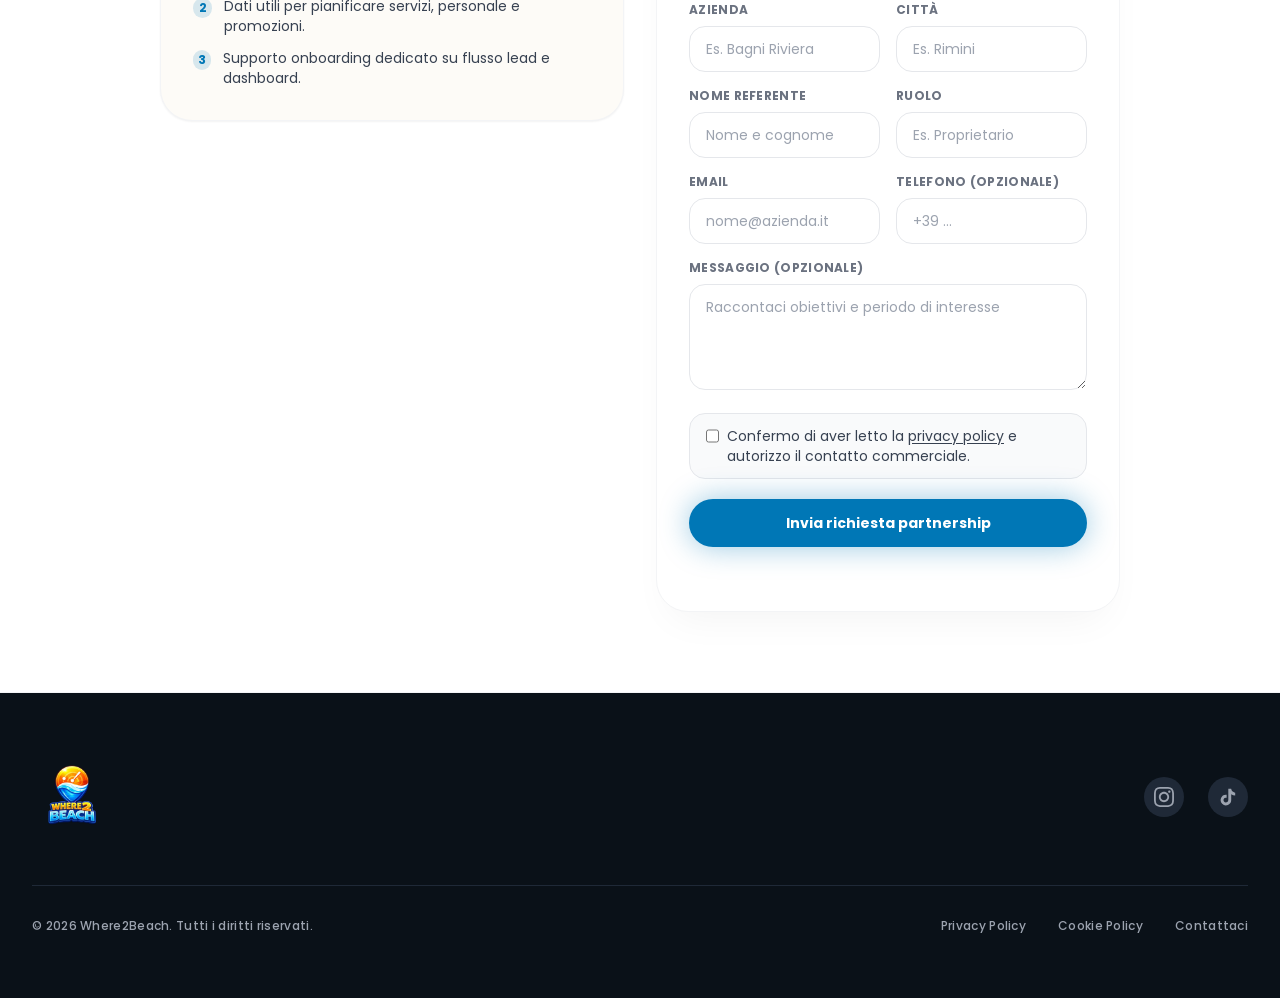
==== commit bfbc5104: "perf(landing): cut asset weight ~95% on landing dir, ~64% on sequence - drop 3 unreferenced PNGs (ap" ====
--- a/public/landing/index.html
+++ b/public/landing/index.html
@@ -23,21 +23,16 @@
     <link rel="preload" as="image" href="/sequence/frame_0.webp" type="image/webp" media="(min-width: 768px)" fetchpriority="high">
     <link rel="preload" as="image" href="/sequence/mobile/frame_0.webp" type="image/webp" media="(max-width: 767px)" fetchpriority="high">
 
-    <!-- Google Fonts: Poppins for a modern, rounded, friendly look -->
+    <!-- Google Fonts: Poppins (3 weights) -->
     <link rel="preconnect" href="https://fonts.googleapis.com">
     <link rel="preconnect" href="https://fonts.gstatic.com" crossorigin>
-    <link href="https://fonts.googleapis.com/css2?family=Poppins:wght@300;400;500;600;700;800;900&display=swap"
+    <link href="https://fonts.googleapis.com/css2?family=Poppins:wght@400;600;800&display=swap"
         rel="stylesheet">
 
-    <!-- Tailwind CSS -->
-    <script src="https://cdn.tailwindcss.com"></script>
-
-    <!-- Tailwind Configuration -->
-    <script src="tailwind.config.js"></script>
+    <!-- Tailwind CSS (built statically) -->
+    <link rel="stylesheet" href="tailwind.css">
+    <link rel="stylesheet" href="styles.css">
     <script src="/legal/runtime.js" defer></script>
-
-
-    <link rel="stylesheet" href="styles.css">
     <script type="application/ld+json">
         {
             "@context": "https://schema.org",
@@ -65,7 +60,7 @@
                     <a href="#hero" class="text-2xl font-black tracking-tighter text-white flex items-center gap-2 group"
                         id="logo-text">
                         <div class="relative flex items-center justify-center">
-                            <img src="W2B_Logo.png" alt="Where2Beach Logo"
+                            <img src="W2B_Logo.webp" alt="Where2Beach Logo"
                                 class="h-24 w-auto transform group-hover:scale-110 transition-transform duration-300">
                         </div>
                     </a>
@@ -176,7 +171,7 @@
                     <div class="phone-mockup-wrap">
                         <div class="phone-mockup w-[16rem] sm:w-[18rem] lg:w-[20rem] aspect-[9/19]">
                             <span class="phone-mockup-buttons" aria-hidden="true"></span>
-                            <img src="app-ui-mobile.jpg" alt="Where2Beach app screenshot" loading="eager">
+                            <img src="app-ui-mobile.webp" alt="Where2Beach app screenshot" loading="eager">
                         </div>
                         <span class="phone-mockup-floor" aria-hidden="true"></span>
                         <span class="phone-mockup-badge" aria-hidden="true">
@@ -650,7 +645,7 @@
                 <div class="reveal-left relative mx-auto w-[280px] md:w-[320px] order-2 lg:order-1 mt-12 lg:mt-0">
                     <div class="phone-mockup aspect-[9/19]">
                         <span class="phone-mockup-buttons" aria-hidden="true"></span>
-                        <img src="app-ui-mobile.jpg" alt="Where2Beach App Screen" loading="lazy">
+                        <img src="app-ui-mobile.webp" alt="Where2Beach App Screen" loading="lazy">
                     </div>
                     <span class="phone-mockup-floor" aria-hidden="true"></span>
 
@@ -1089,7 +1084,7 @@
             <div class="flex flex-col md:flex-row justify-between items-center gap-8 border-b border-gray-800 pb-12">
                 <!-- Brand -->
                 <div class="flex items-center gap-3 text-white font-black text-2xl tracking-tighter">
-                    <img src="W2B_Logo.png" alt="Where2Beach Logo" class="h-20 w-auto">
+                    <img src="W2B_Logo.webp" alt="Where2Beach Logo" class="h-20 w-auto">
                 </div>
 
                 <!-- Social & Contact -->
@@ -1141,7 +1136,7 @@
             }
         })(window, document);
     </script>
-    <script type="text/javascript" src="https://embeds.iubenda.com/widgets/0d71235e-61c2-48bd-8249-cb23a0e08060.js"></script>
+    <script type="text/javascript" src="https://embeds.iubenda.com/widgets/0d71235e-61c2-48bd-8249-cb23a0e08060.js" defer></script>
 
     <!-- Interactive JS -->
     <script src="scripts.js"></script>
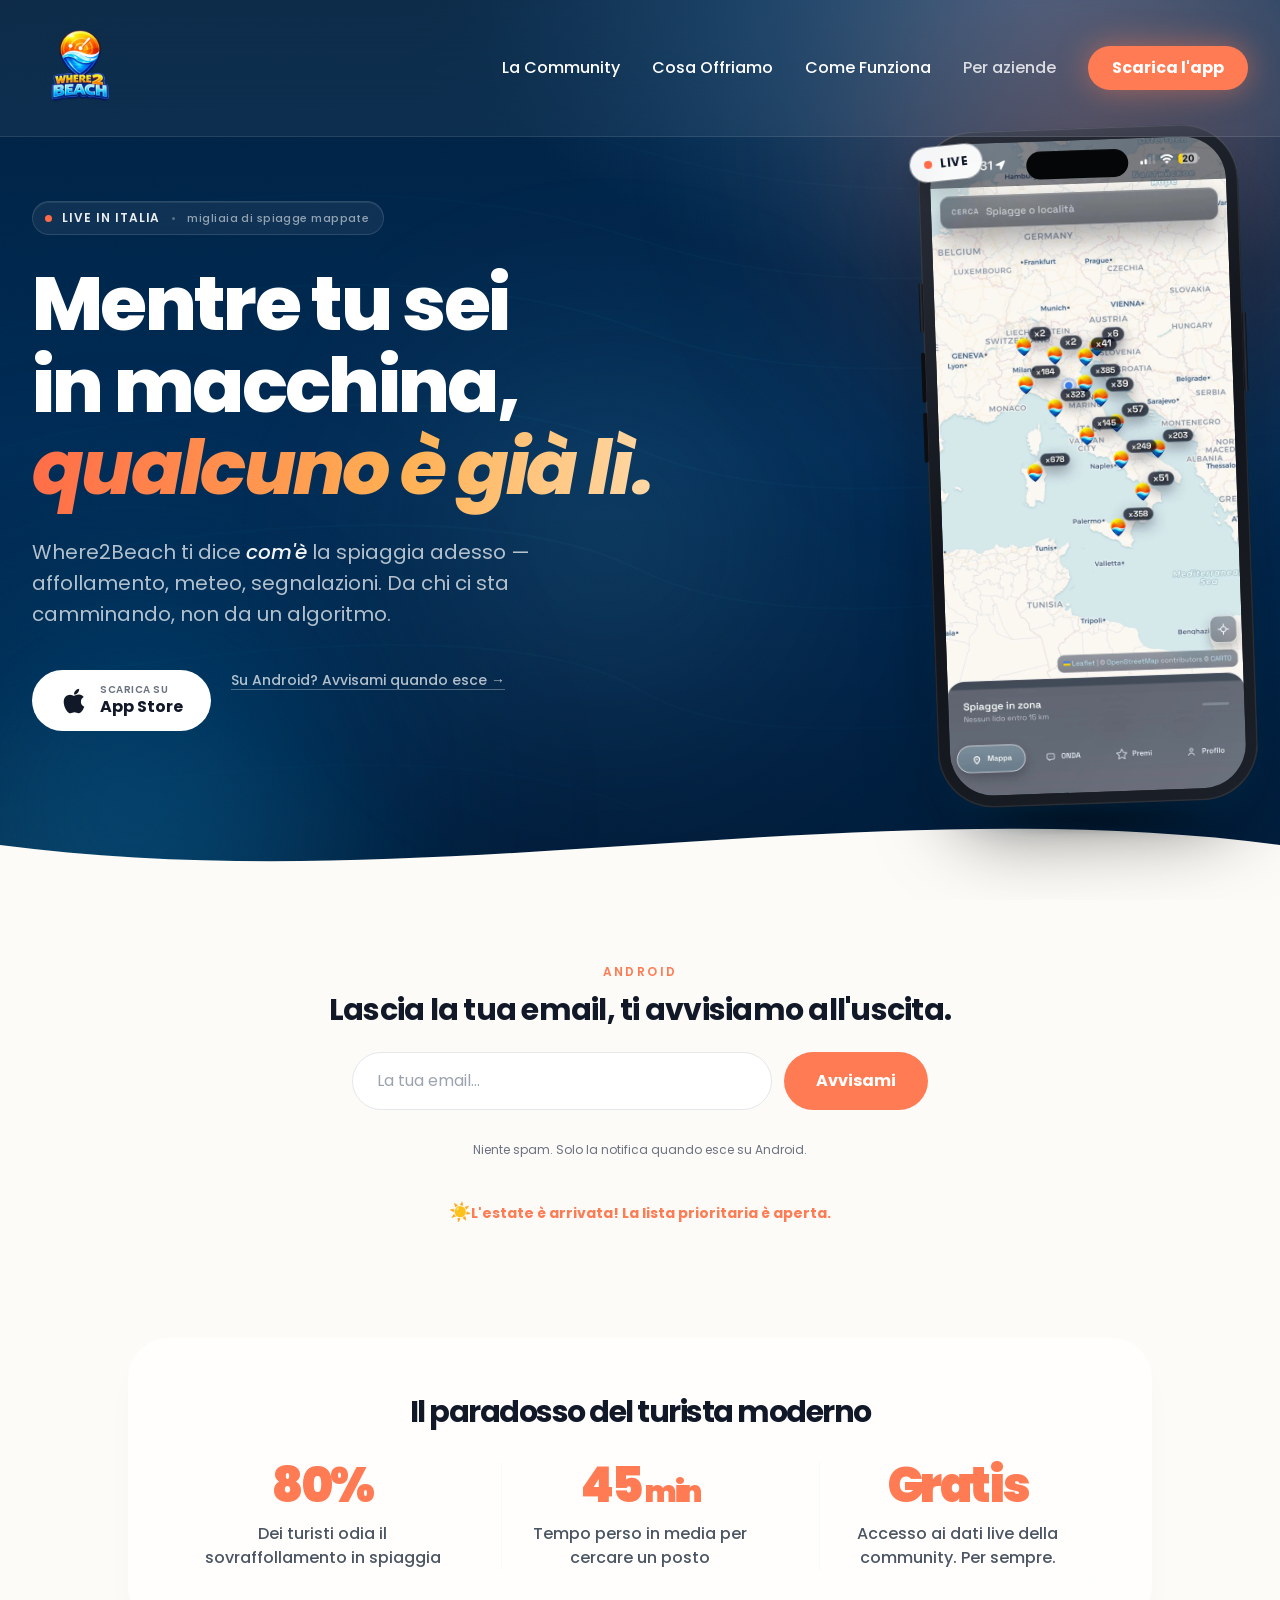
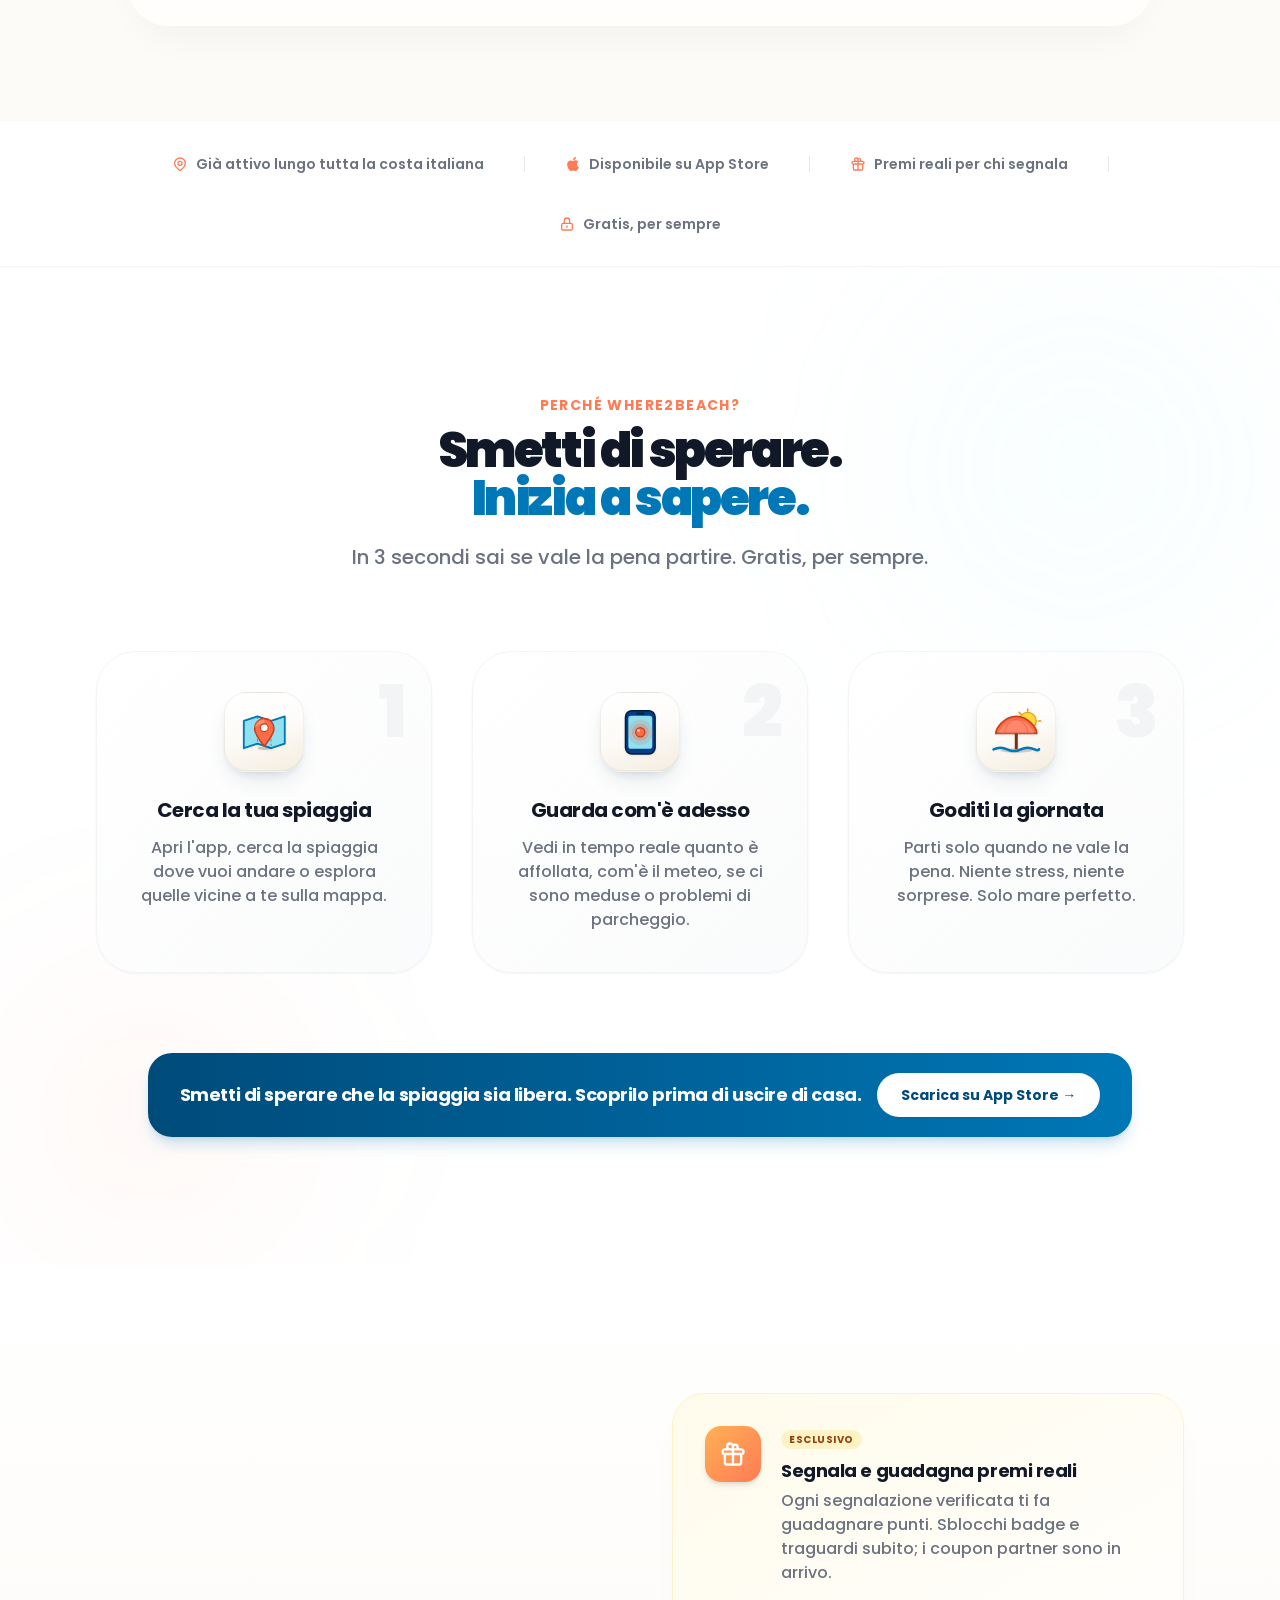
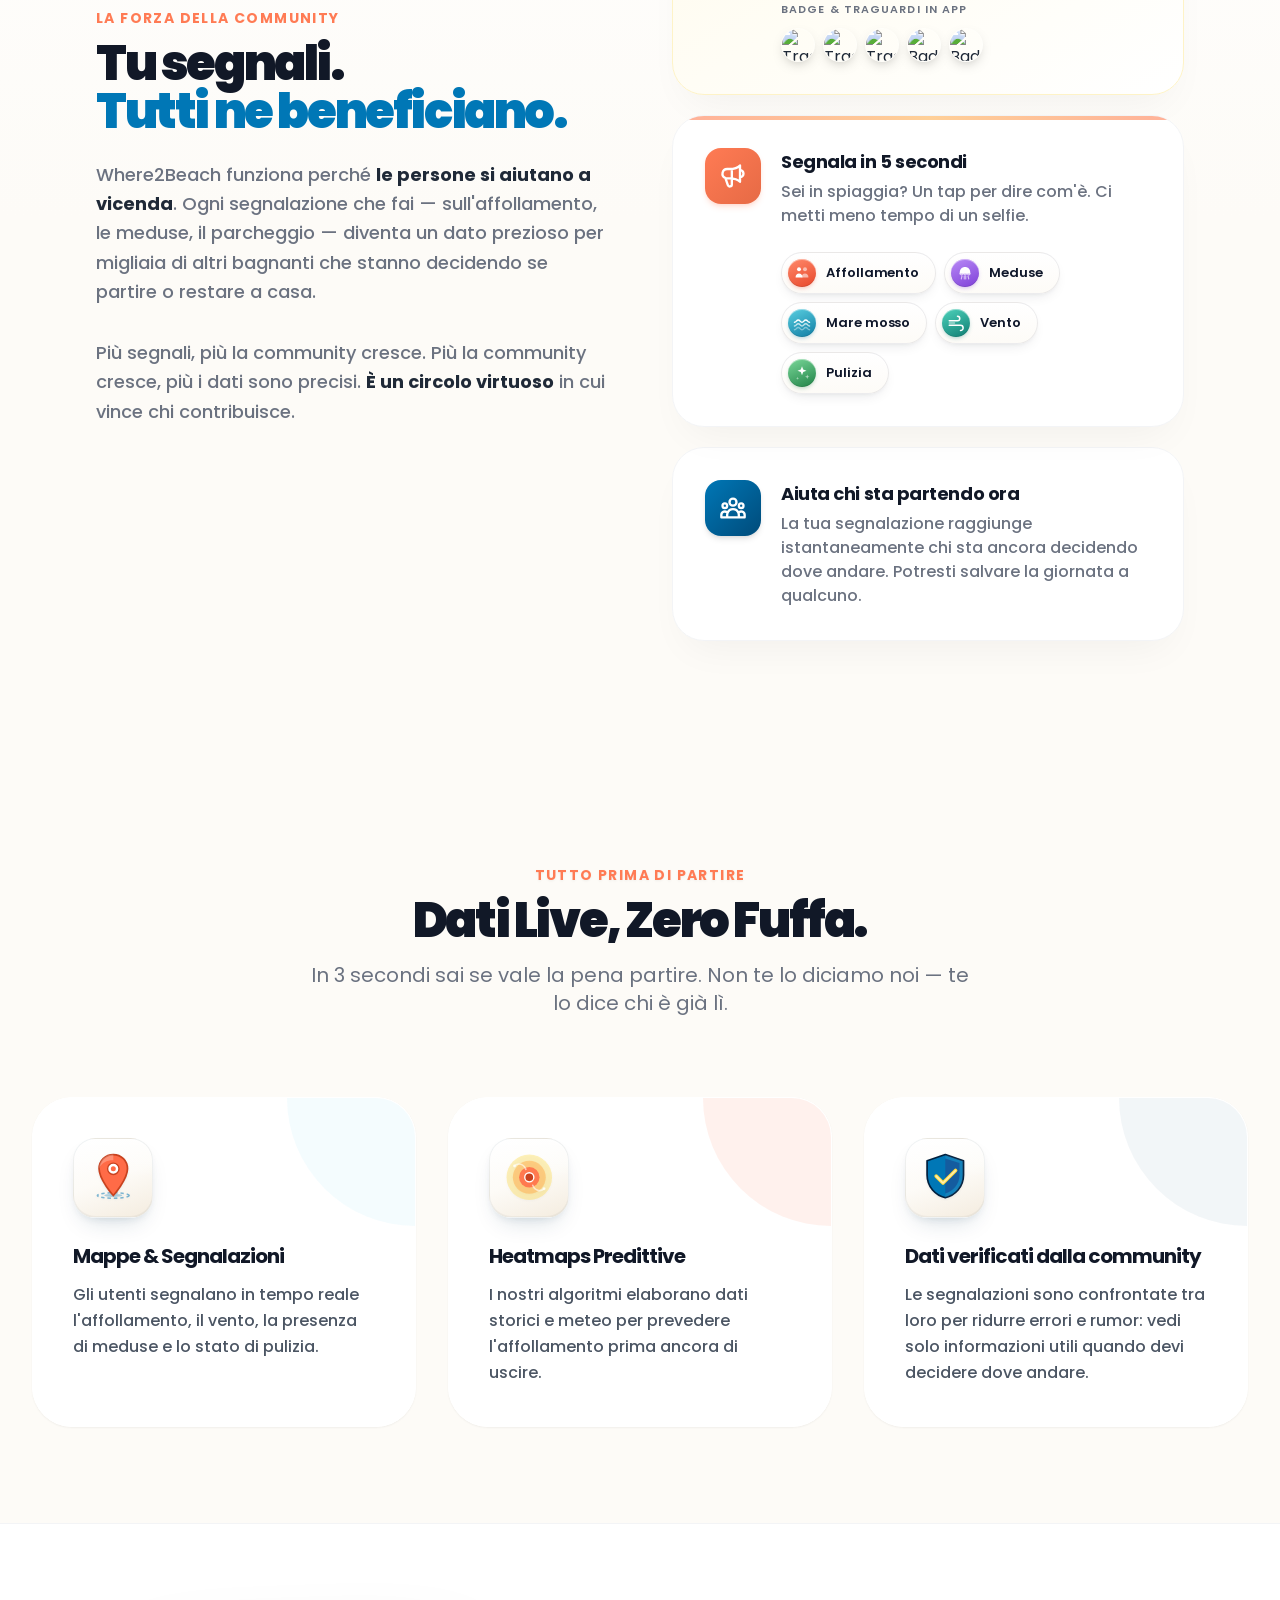
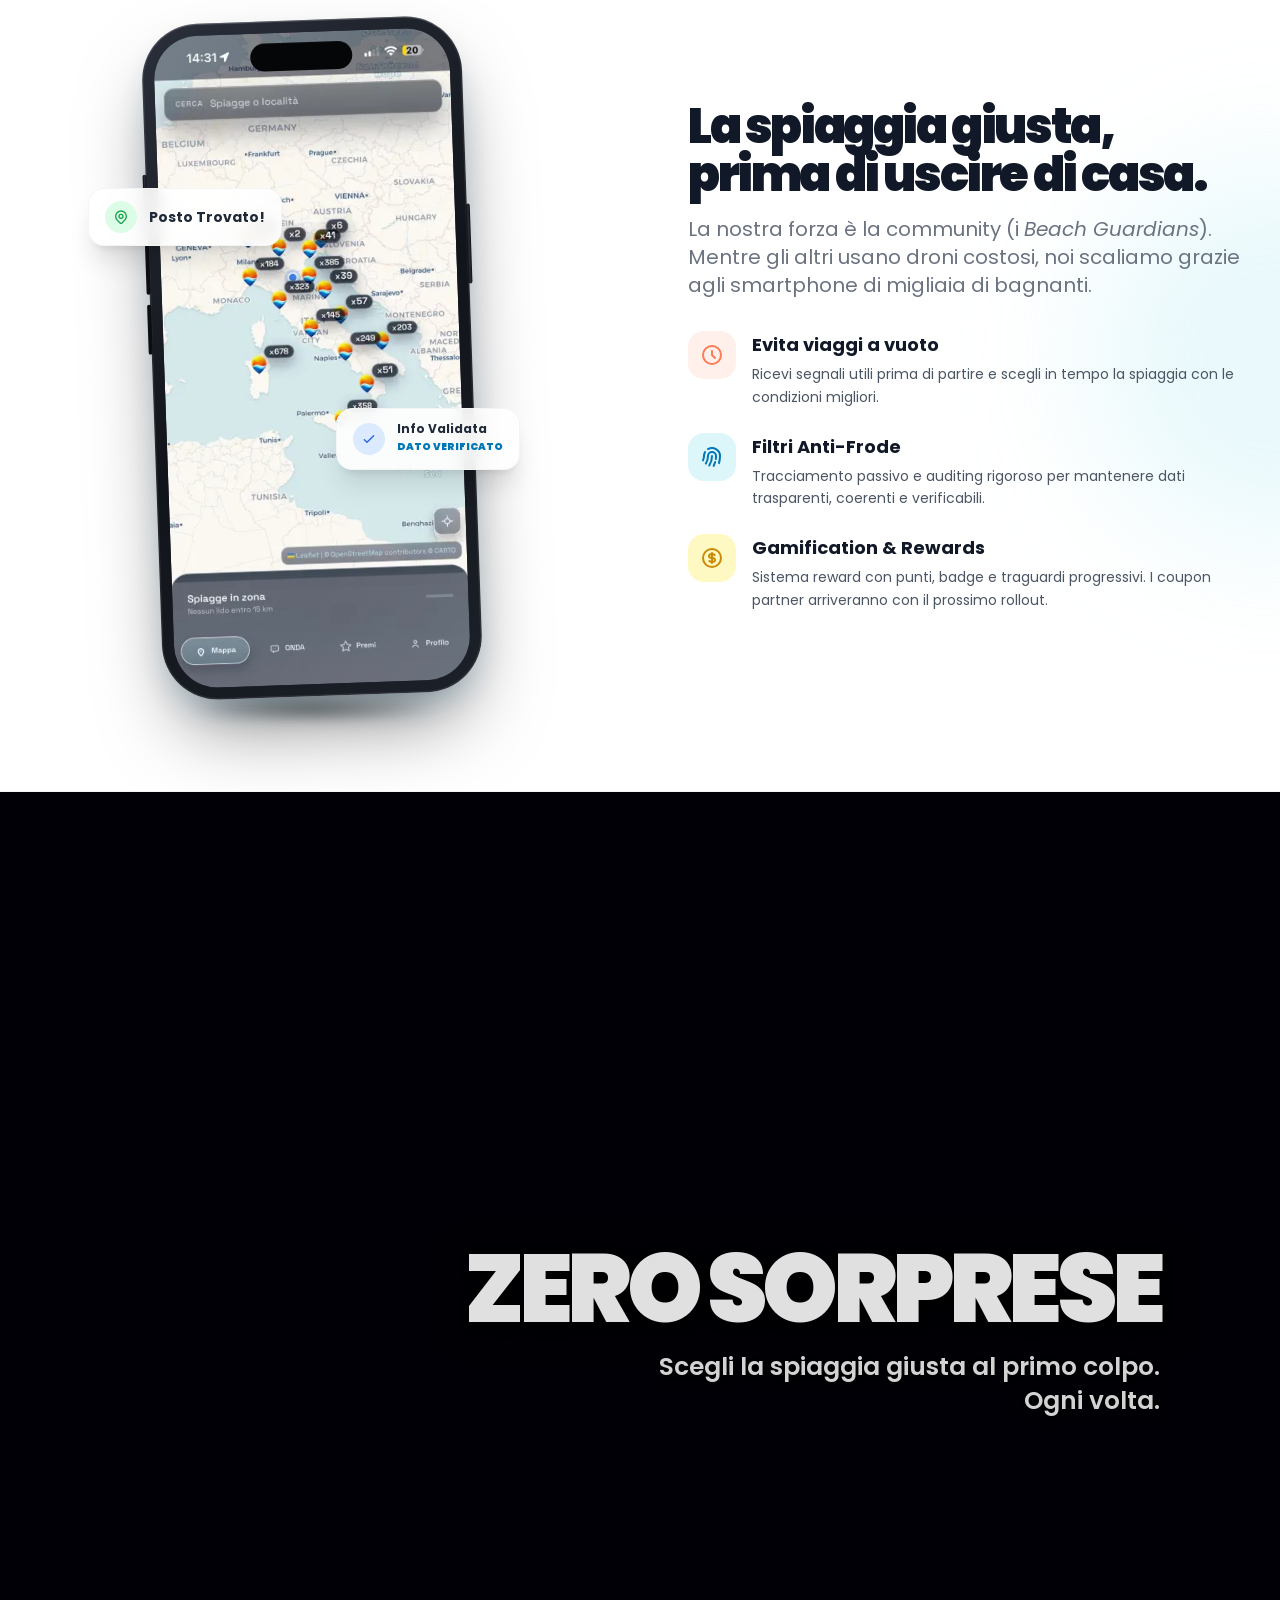
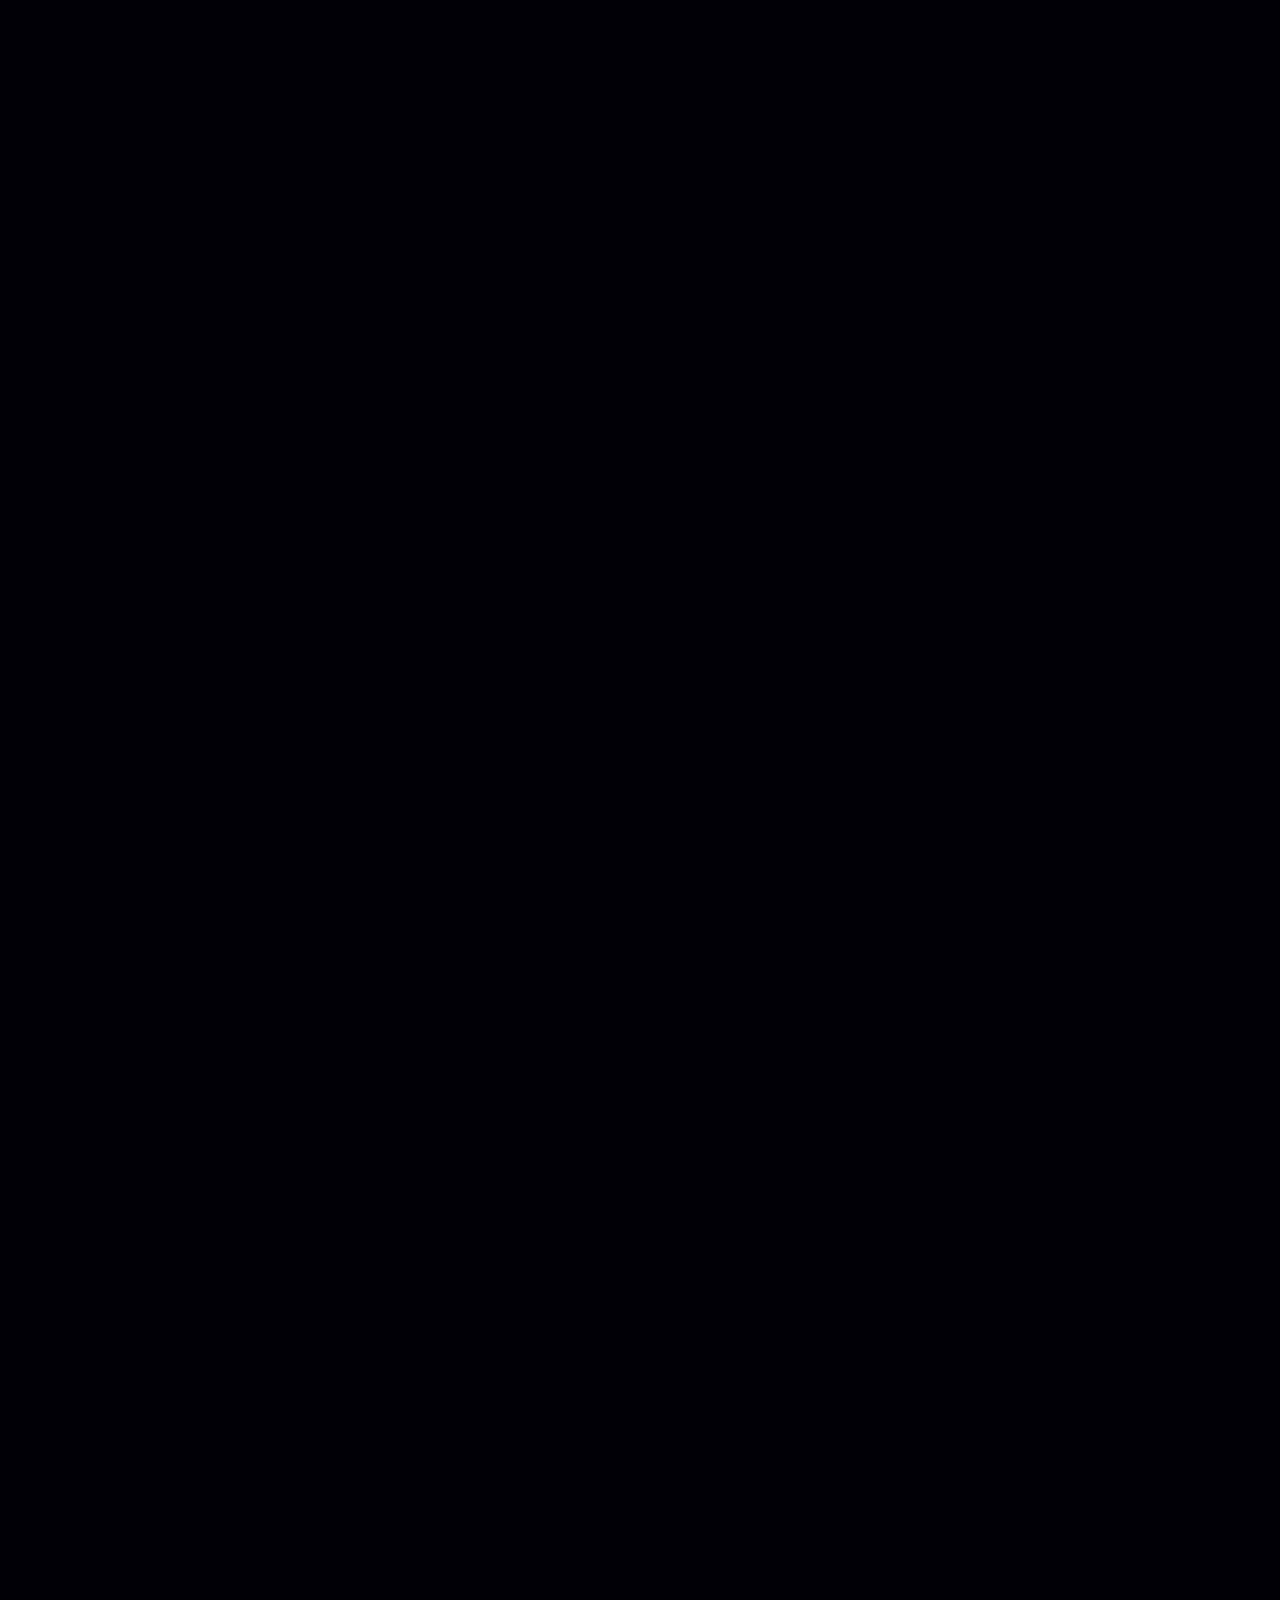
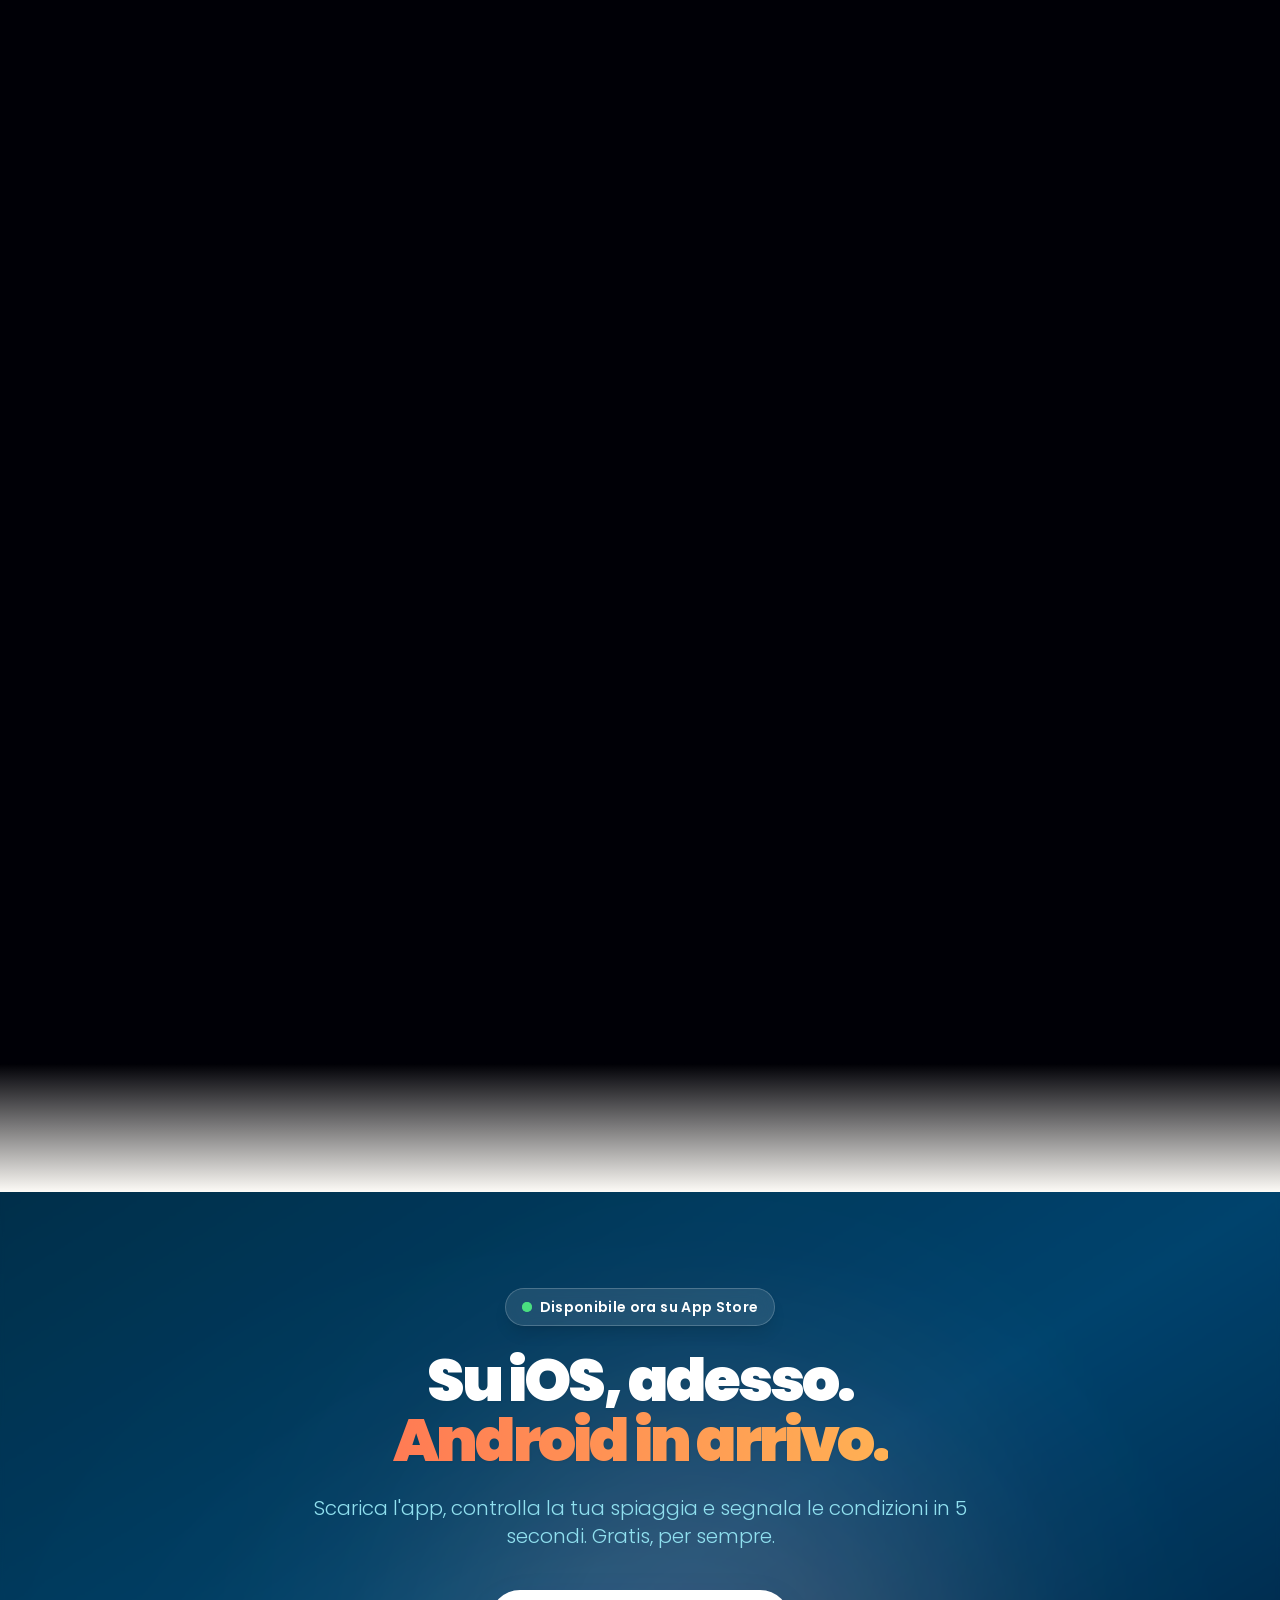
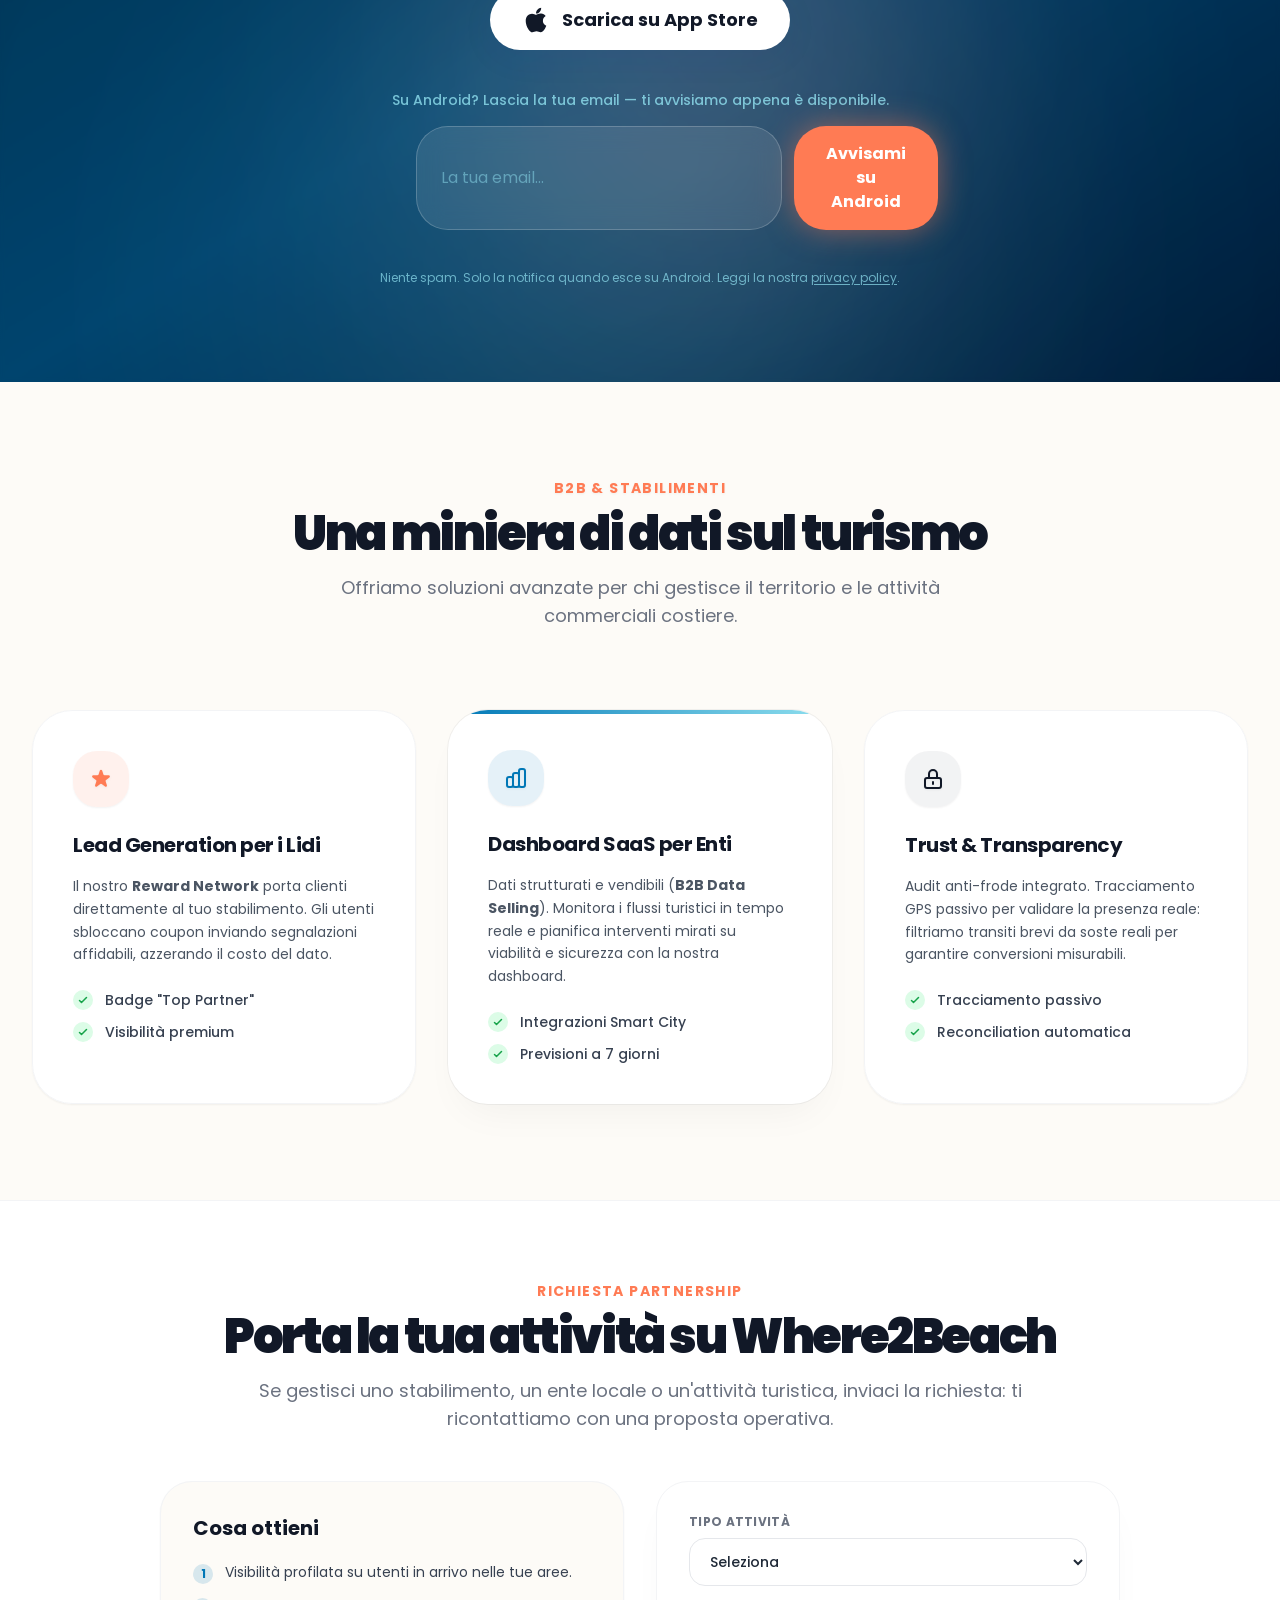
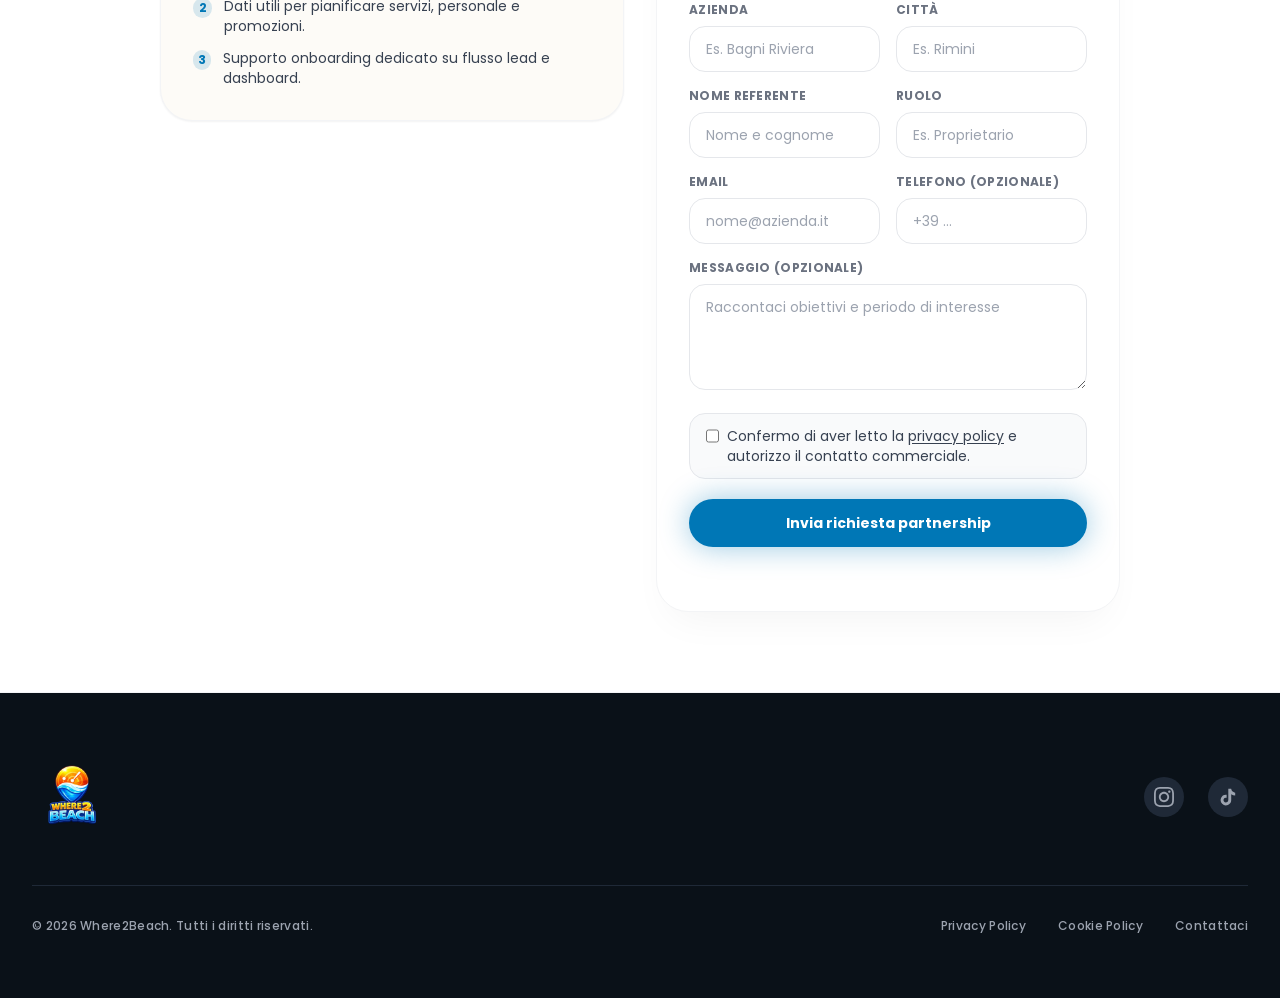
==== commit d4b7bca6: "perf(landing): responsive hero image + non-blocking Poppins - Generate 360w (26KB) and 540w (44KB) v" ====
--- a/public/landing/index.html
+++ b/public/landing/index.html
@@ -22,12 +22,15 @@
     <!-- Preload first radar-sequence frame so it is on the wire before scripts.js parses -->
     <link rel="preload" as="image" href="/sequence/frame_0.webp" type="image/webp" media="(min-width: 768px)" fetchpriority="high">
     <link rel="preload" as="image" href="/sequence/mobile/frame_0.webp" type="image/webp" media="(max-width: 767px)" fetchpriority="high">
-
-    <!-- Google Fonts: Poppins (3 weights) -->
+    <!-- Preload hero app screenshot (LCP candidate) -->
+    <link rel="preload" as="image" href="app-ui-mobile-540.webp" type="image/webp" fetchpriority="high" media="(max-width: 1023px)" imagesrcset="app-ui-mobile-360.webp 360w, app-ui-mobile-540.webp 540w" imagesizes="(max-width: 640px) 256px, 320px">
+    <link rel="preload" as="image" href="app-ui-mobile.webp" type="image/webp" fetchpriority="high" media="(min-width: 1024px)">
+
+    <!-- Google Fonts: Poppins (3 weights), loaded non-blocking -->
     <link rel="preconnect" href="https://fonts.googleapis.com">
     <link rel="preconnect" href="https://fonts.gstatic.com" crossorigin>
-    <link href="https://fonts.googleapis.com/css2?family=Poppins:wght@400;600;800&display=swap"
-        rel="stylesheet">
+    <link rel="preload" as="style" href="https://fonts.googleapis.com/css2?family=Poppins:wght@400;600;800&display=swap" onload="this.onload=null;this.rel='stylesheet'">
+    <noscript><link rel="stylesheet" href="https://fonts.googleapis.com/css2?family=Poppins:wght@400;600;800&display=swap"></noscript>
 
     <!-- Tailwind CSS (built statically) -->
     <link rel="stylesheet" href="tailwind.css">
@@ -85,7 +88,7 @@
                 </div>
                 <!-- Mobile Menu Button -->
                 <div class="md:hidden flex items-center z-10">
-                    <button id="mobile-menu-btn" class="text-white focus:outline-none p-2">
+                    <button id="mobile-menu-btn" class="text-white focus:outline-none p-2" aria-label="Apri menu" aria-controls="mobile-menu" aria-expanded="false">
                         <svg class="w-7 h-7" fill="none" stroke="currentColor" viewBox="0 0 24 24">
                             <path stroke-linecap="round" stroke-linejoin="round" stroke-width="2"
                                 d="M4 6h16M4 12h16M4 18h16"></path>
@@ -113,6 +116,7 @@
         </div>
 </nav>
 
+    <main>
     <!-- Hero Section -->
     <section id="hero" class="hero-bg relative min-h-[100svh] flex items-center pt-28 md:pt-32 pb-16 md:pb-24 overflow-hidden">
         <!-- Mesh gradient blobs -->
@@ -171,7 +175,7 @@
                     <div class="phone-mockup-wrap">
                         <div class="phone-mockup w-[16rem] sm:w-[18rem] lg:w-[20rem] aspect-[9/19]">
                             <span class="phone-mockup-buttons" aria-hidden="true"></span>
-                            <img src="app-ui-mobile.webp" alt="Where2Beach app screenshot" loading="eager">
+                            <img src="app-ui-mobile-540.webp" srcset="app-ui-mobile-360.webp 360w, app-ui-mobile-540.webp 540w, app-ui-mobile.webp 1320w" sizes="(max-width: 640px) 256px, (max-width: 1023px) 288px, 320px" alt="Where2Beach app screenshot" loading="eager" fetchpriority="high" width="540" height="1140">
                         </div>
                         <span class="phone-mockup-floor" aria-hidden="true"></span>
                         <span class="phone-mockup-badge" aria-hidden="true">
@@ -645,7 +649,7 @@
                 <div class="reveal-left relative mx-auto w-[280px] md:w-[320px] order-2 lg:order-1 mt-12 lg:mt-0">
                     <div class="phone-mockup aspect-[9/19]">
                         <span class="phone-mockup-buttons" aria-hidden="true"></span>
-                        <img src="app-ui-mobile.webp" alt="Where2Beach App Screen" loading="lazy">
+                        <img src="app-ui-mobile-540.webp" srcset="app-ui-mobile-360.webp 360w, app-ui-mobile-540.webp 540w, app-ui-mobile.webp 1320w" sizes="(max-width: 640px) 256px, (max-width: 1023px) 288px, 320px" alt="Where2Beach App Screen" loading="lazy" width="540" height="1140">
                     </div>
                     <span class="phone-mockup-floor" aria-hidden="true"></span>
 
@@ -1078,6 +1082,8 @@
     </section>
 
 
+    </main>
+
     <!-- Footer -->
     <footer class="bg-[#0A1118] text-gray-400 py-16">
         <div class="max-w-7xl mx-auto px-4 sm:px-6 lg:px-8">
@@ -1120,26 +1126,10 @@
         </div>
     </footer>
 
-    <script type="text/javascript">
-        (function (w, d) {
-            var loader = function () {
-                var s = d.createElement("script"), tag = d.getElementsByTagName("script")[0];
-                s.src = "https://cdn.iubenda.com/iubenda.js";
-                tag.parentNode.insertBefore(s, tag);
-            };
-            if (w.addEventListener) {
-                w.addEventListener("load", loader, false);
-            } else if (w.attachEvent) {
-                w.attachEvent("onload", loader);
-            } else {
-                w.onload = loader;
-            }
-        })(window, document);
-    </script>
     <script type="text/javascript" src="https://embeds.iubenda.com/widgets/0d71235e-61c2-48bd-8249-cb23a0e08060.js" defer></script>
 
     <!-- Interactive JS -->
-    <script src="scripts.js"></script>
+    <script src="scripts.js" defer></script>
 </body>
 
 </html>
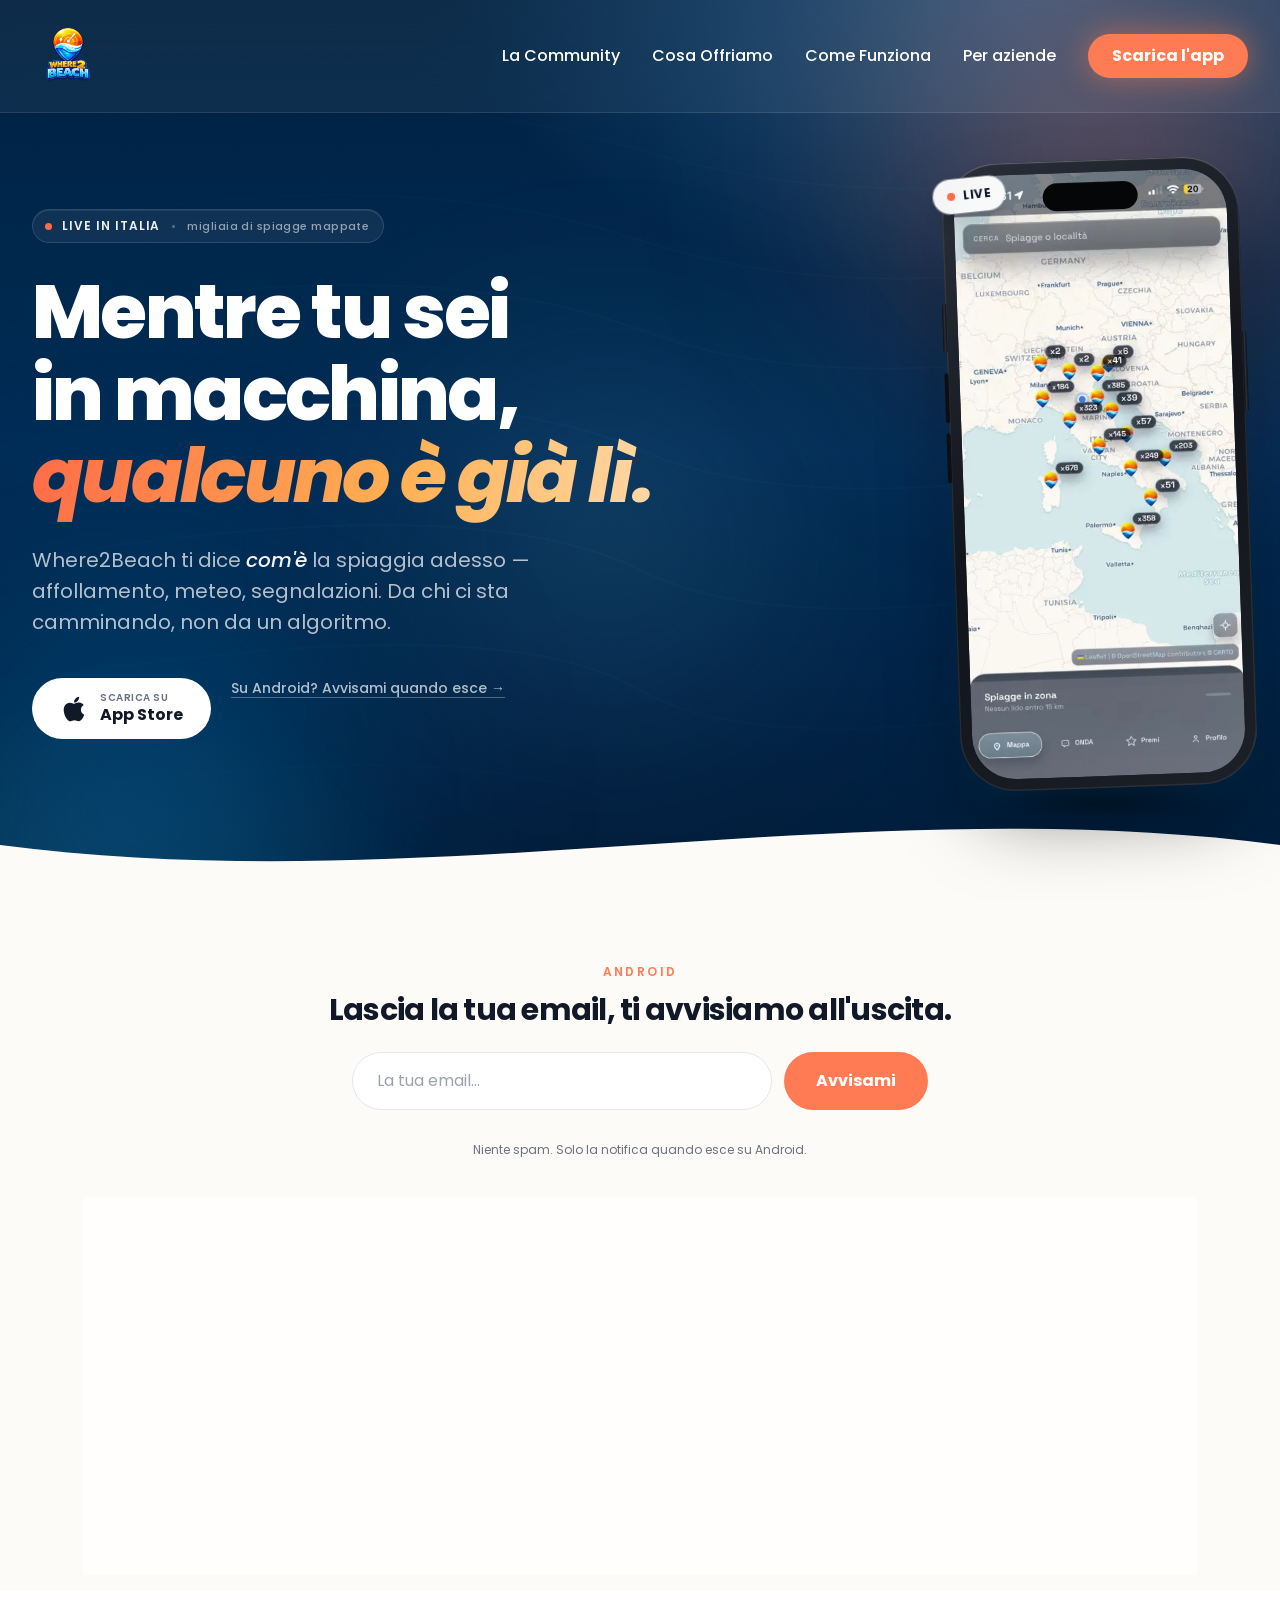
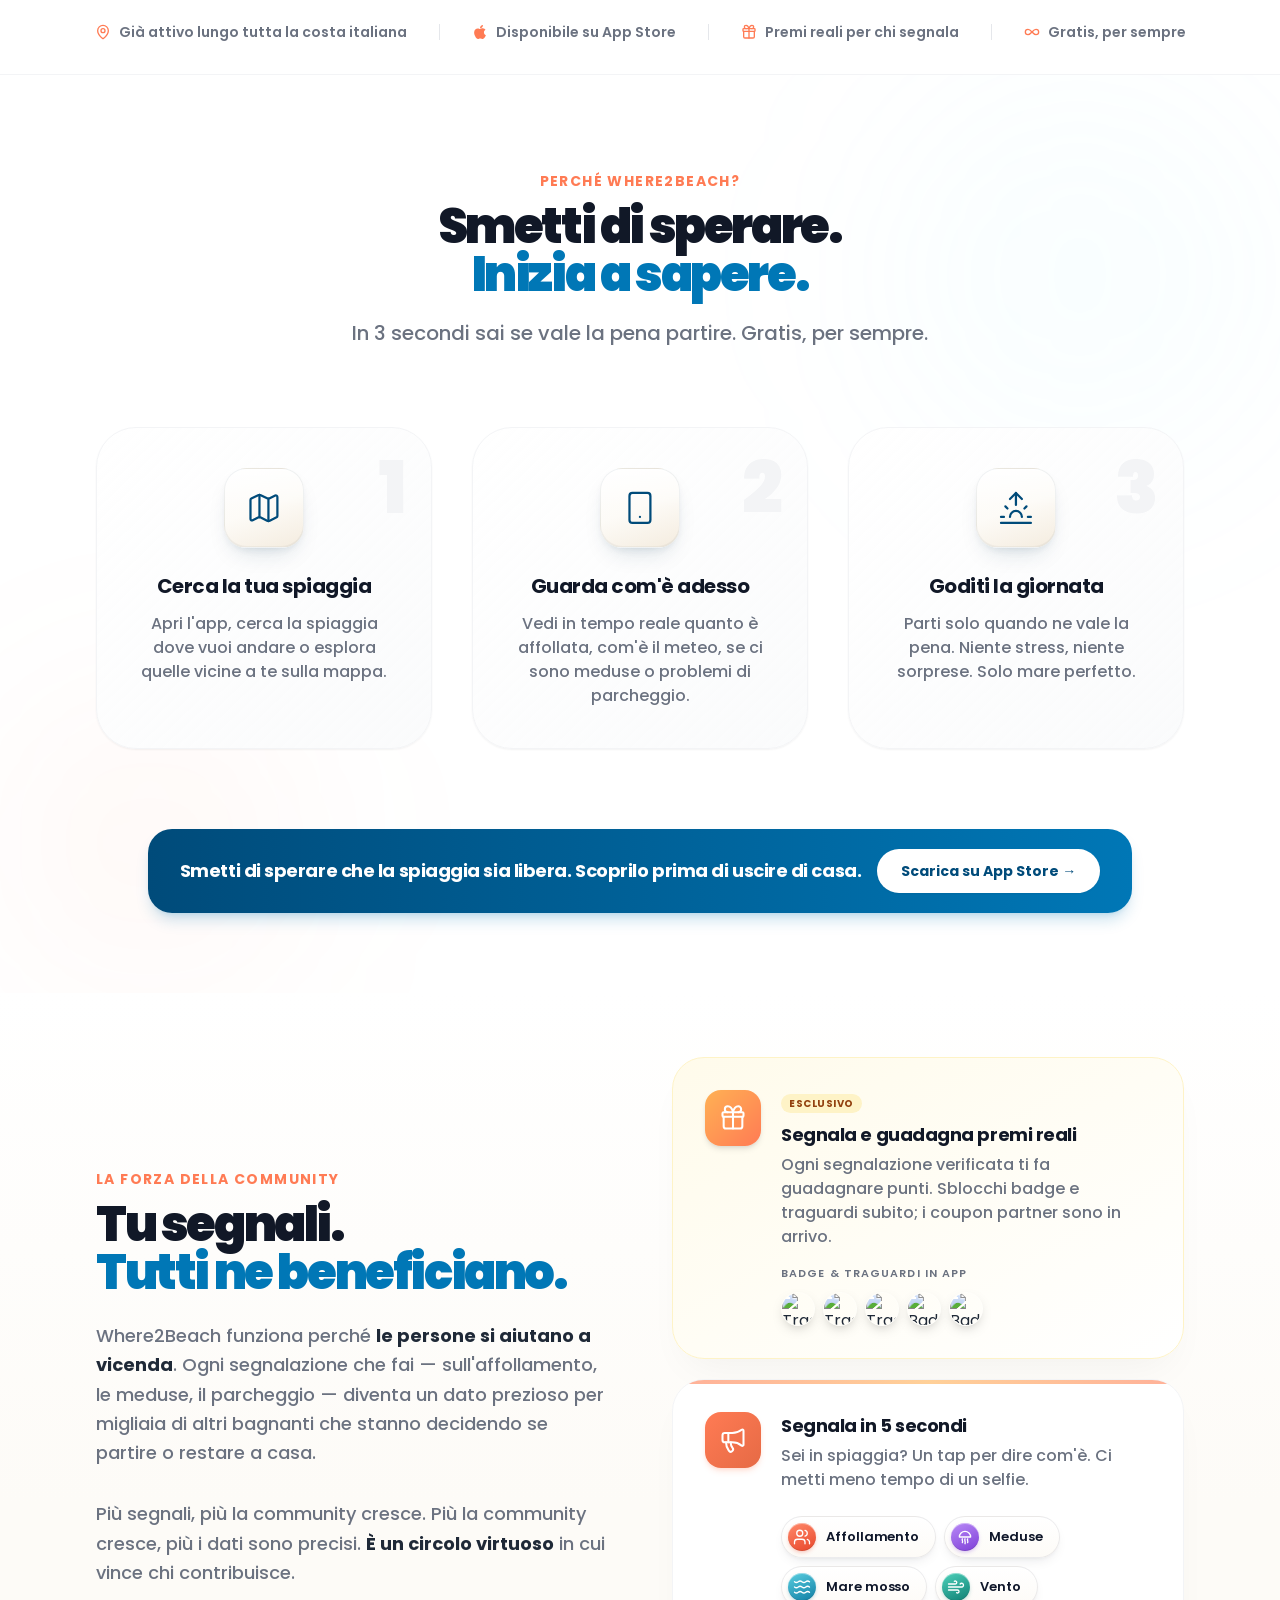
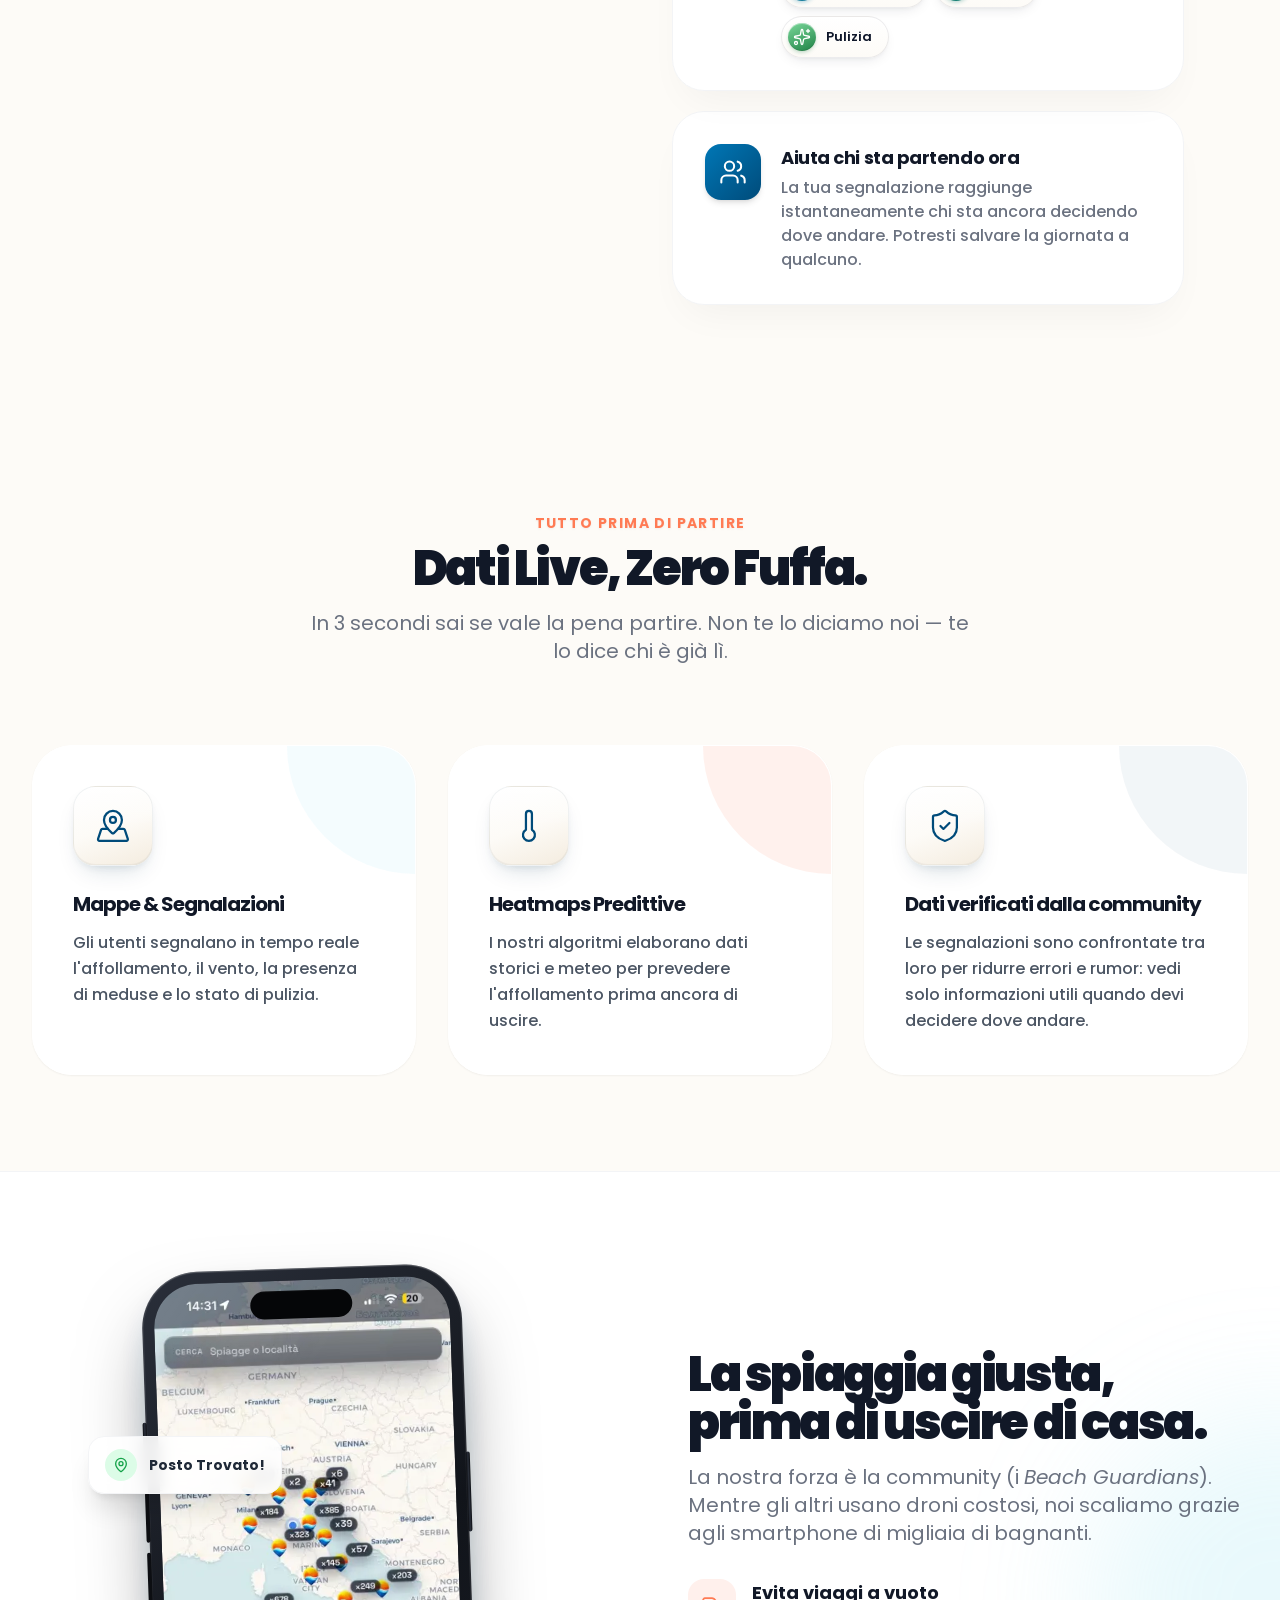
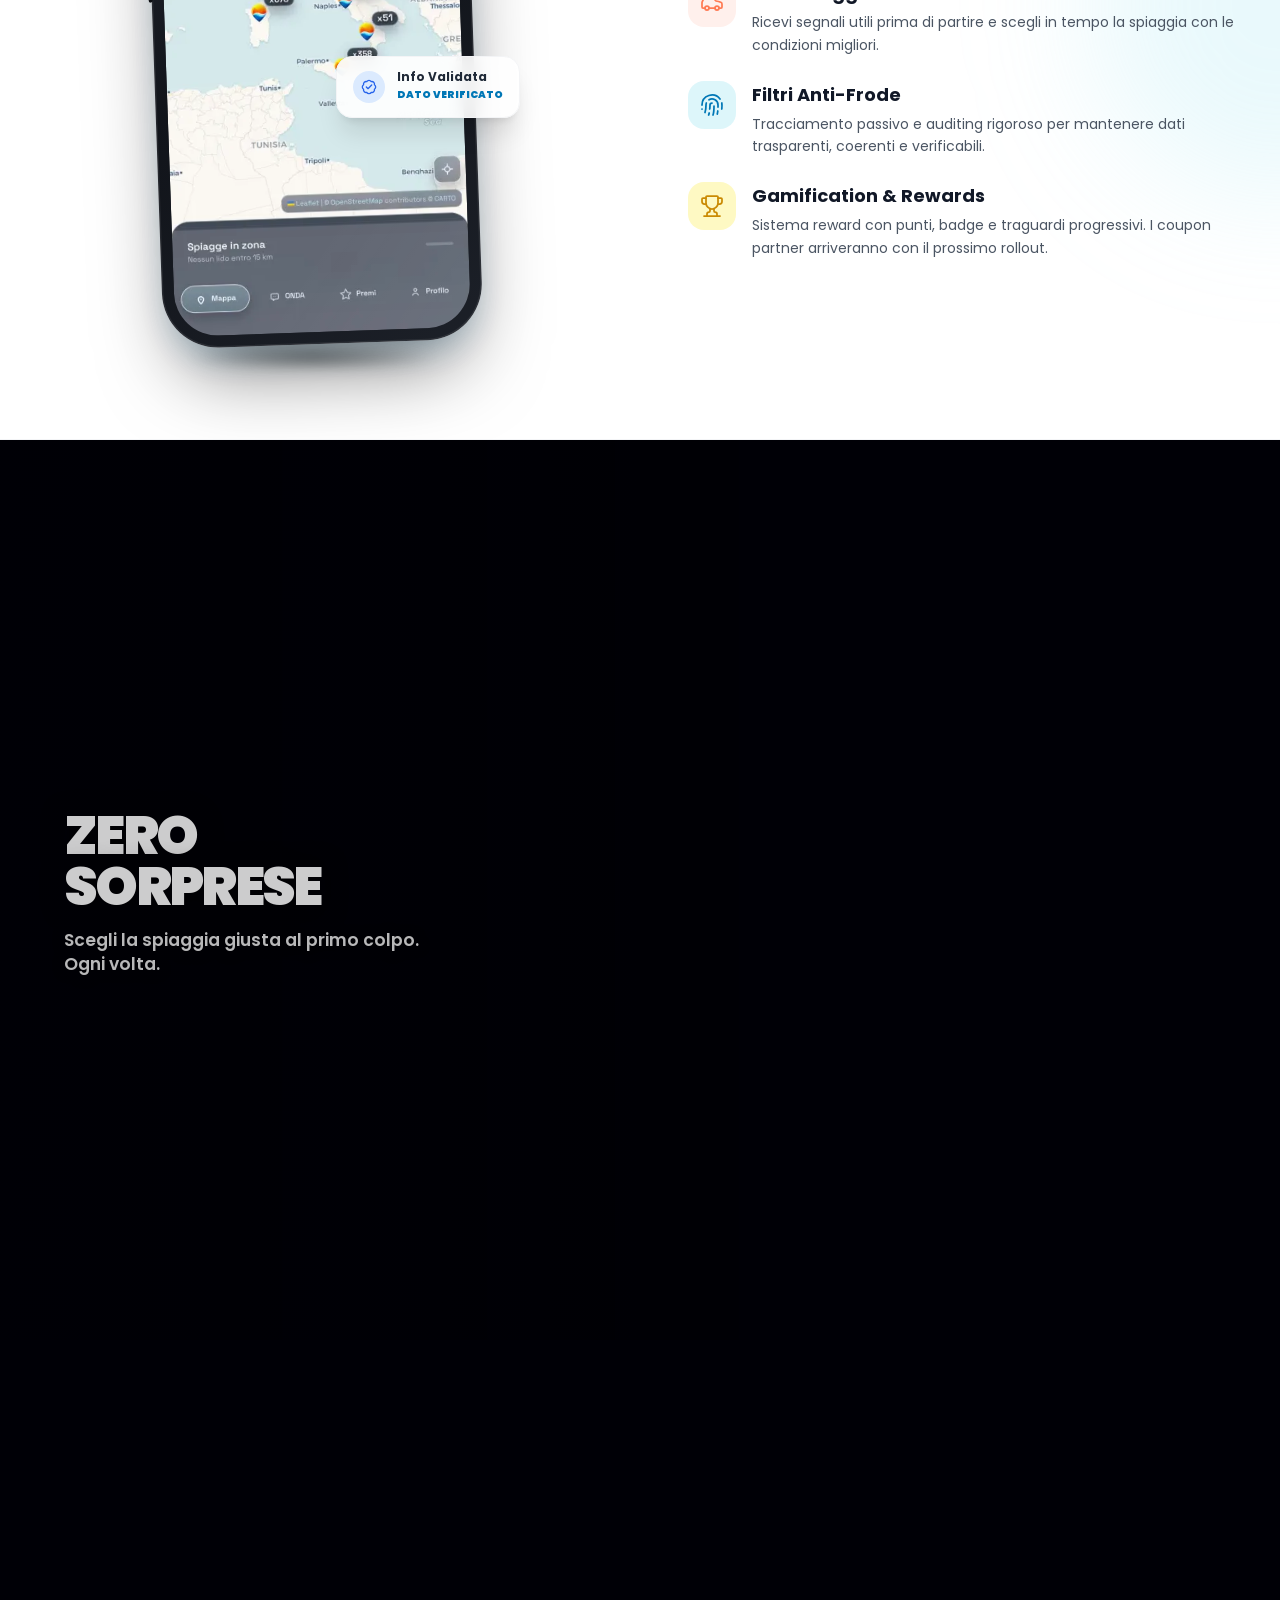
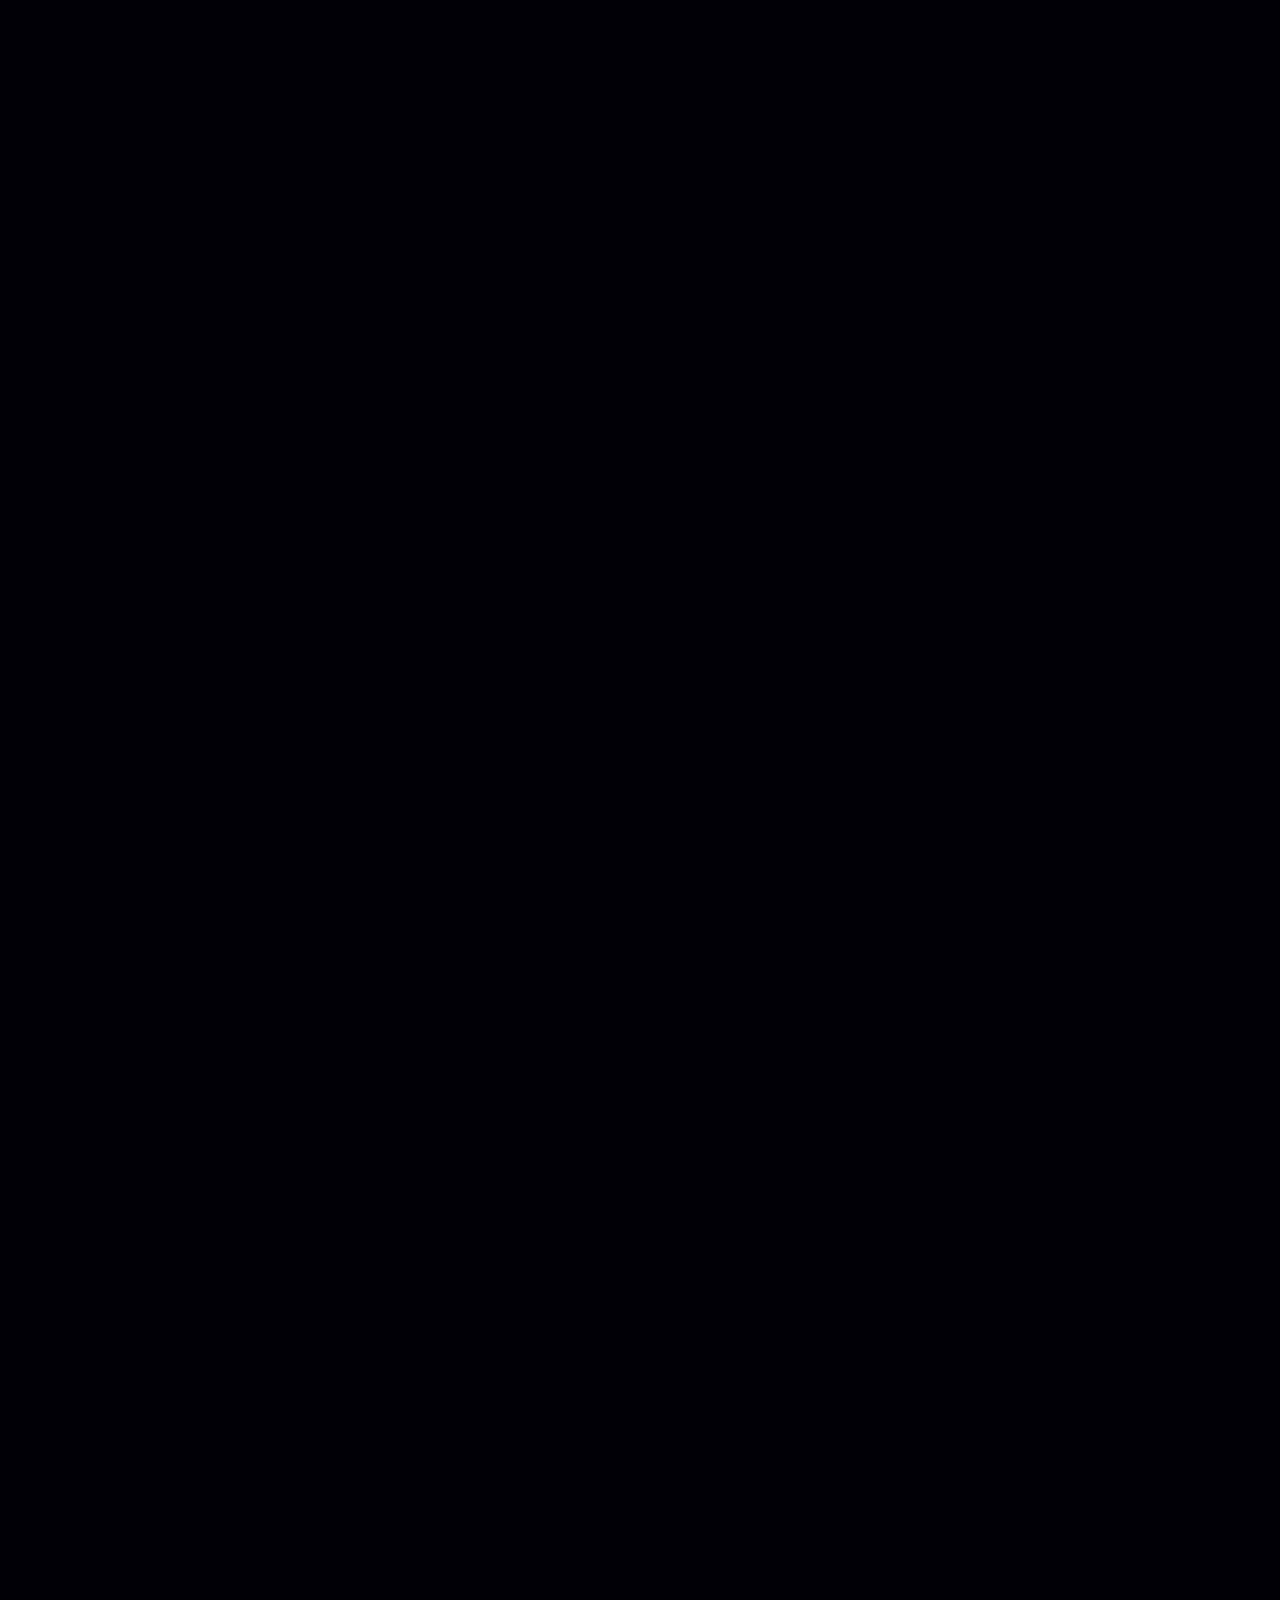
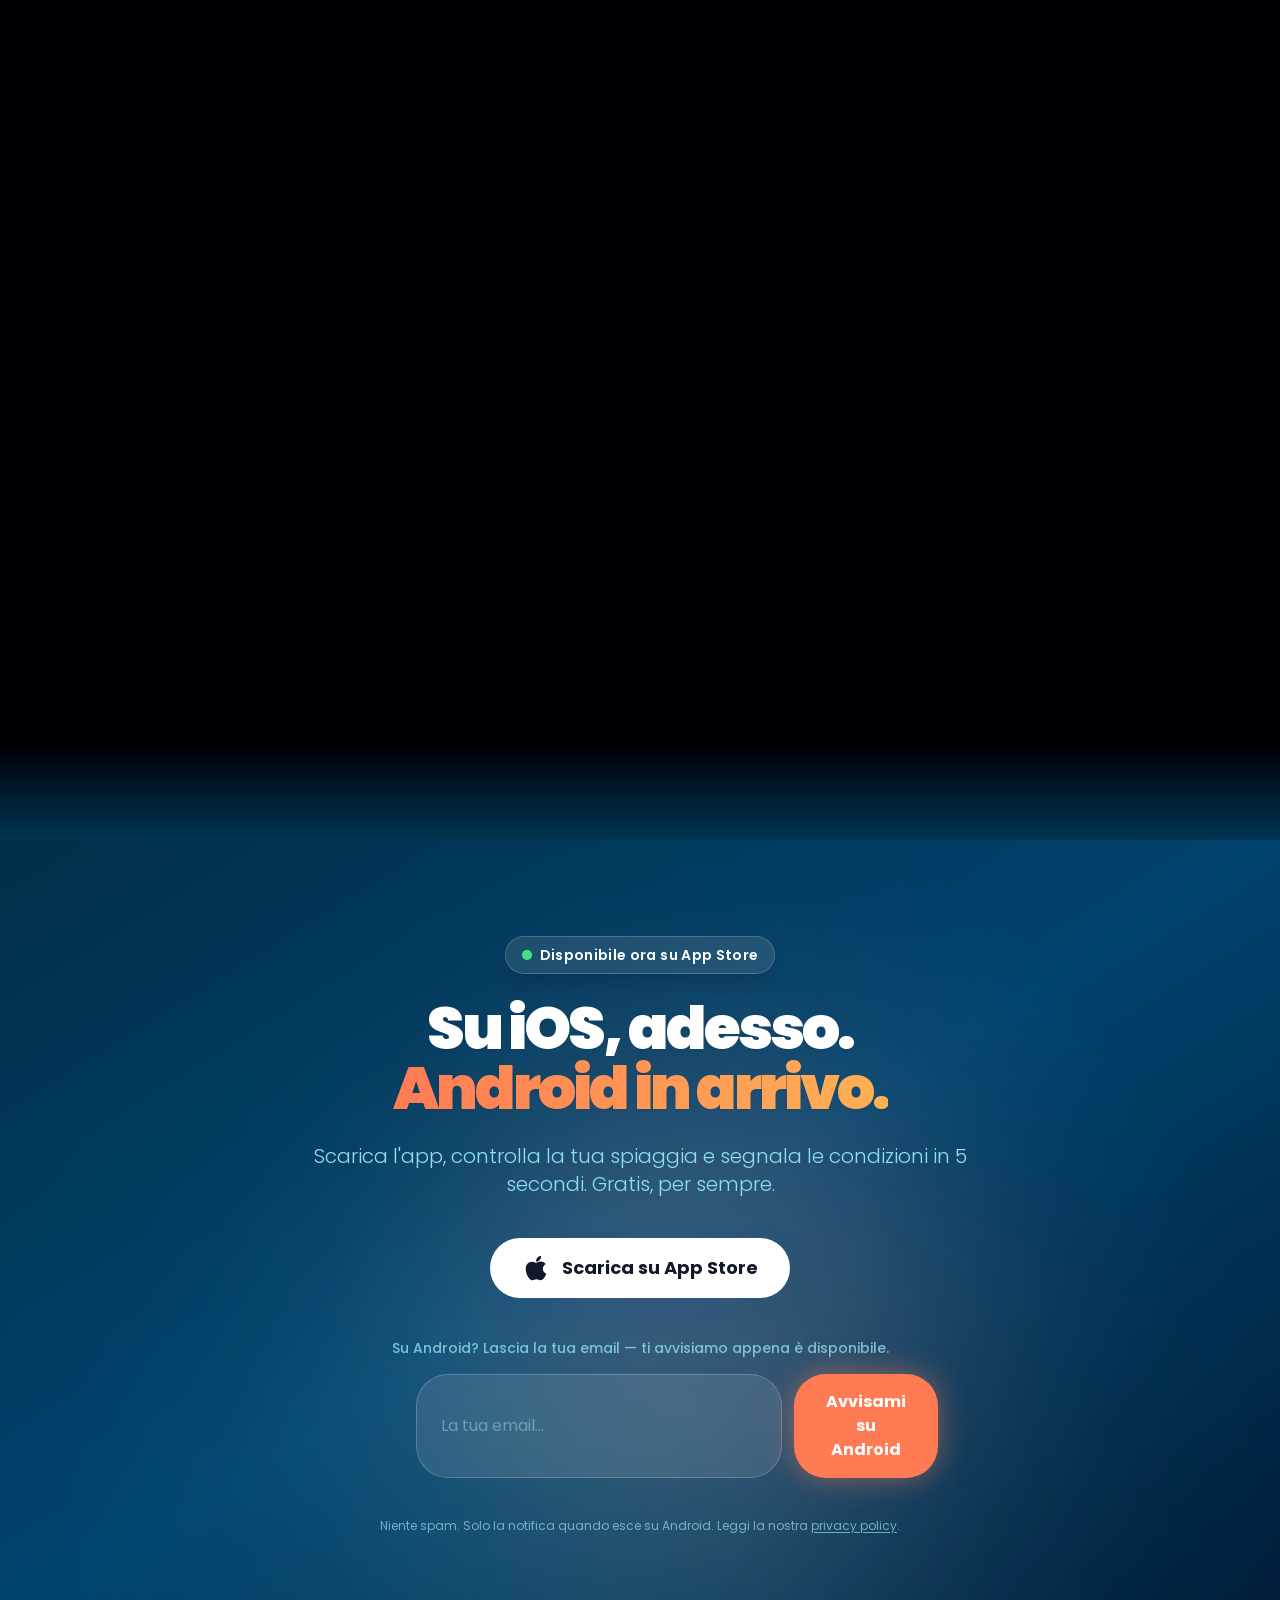
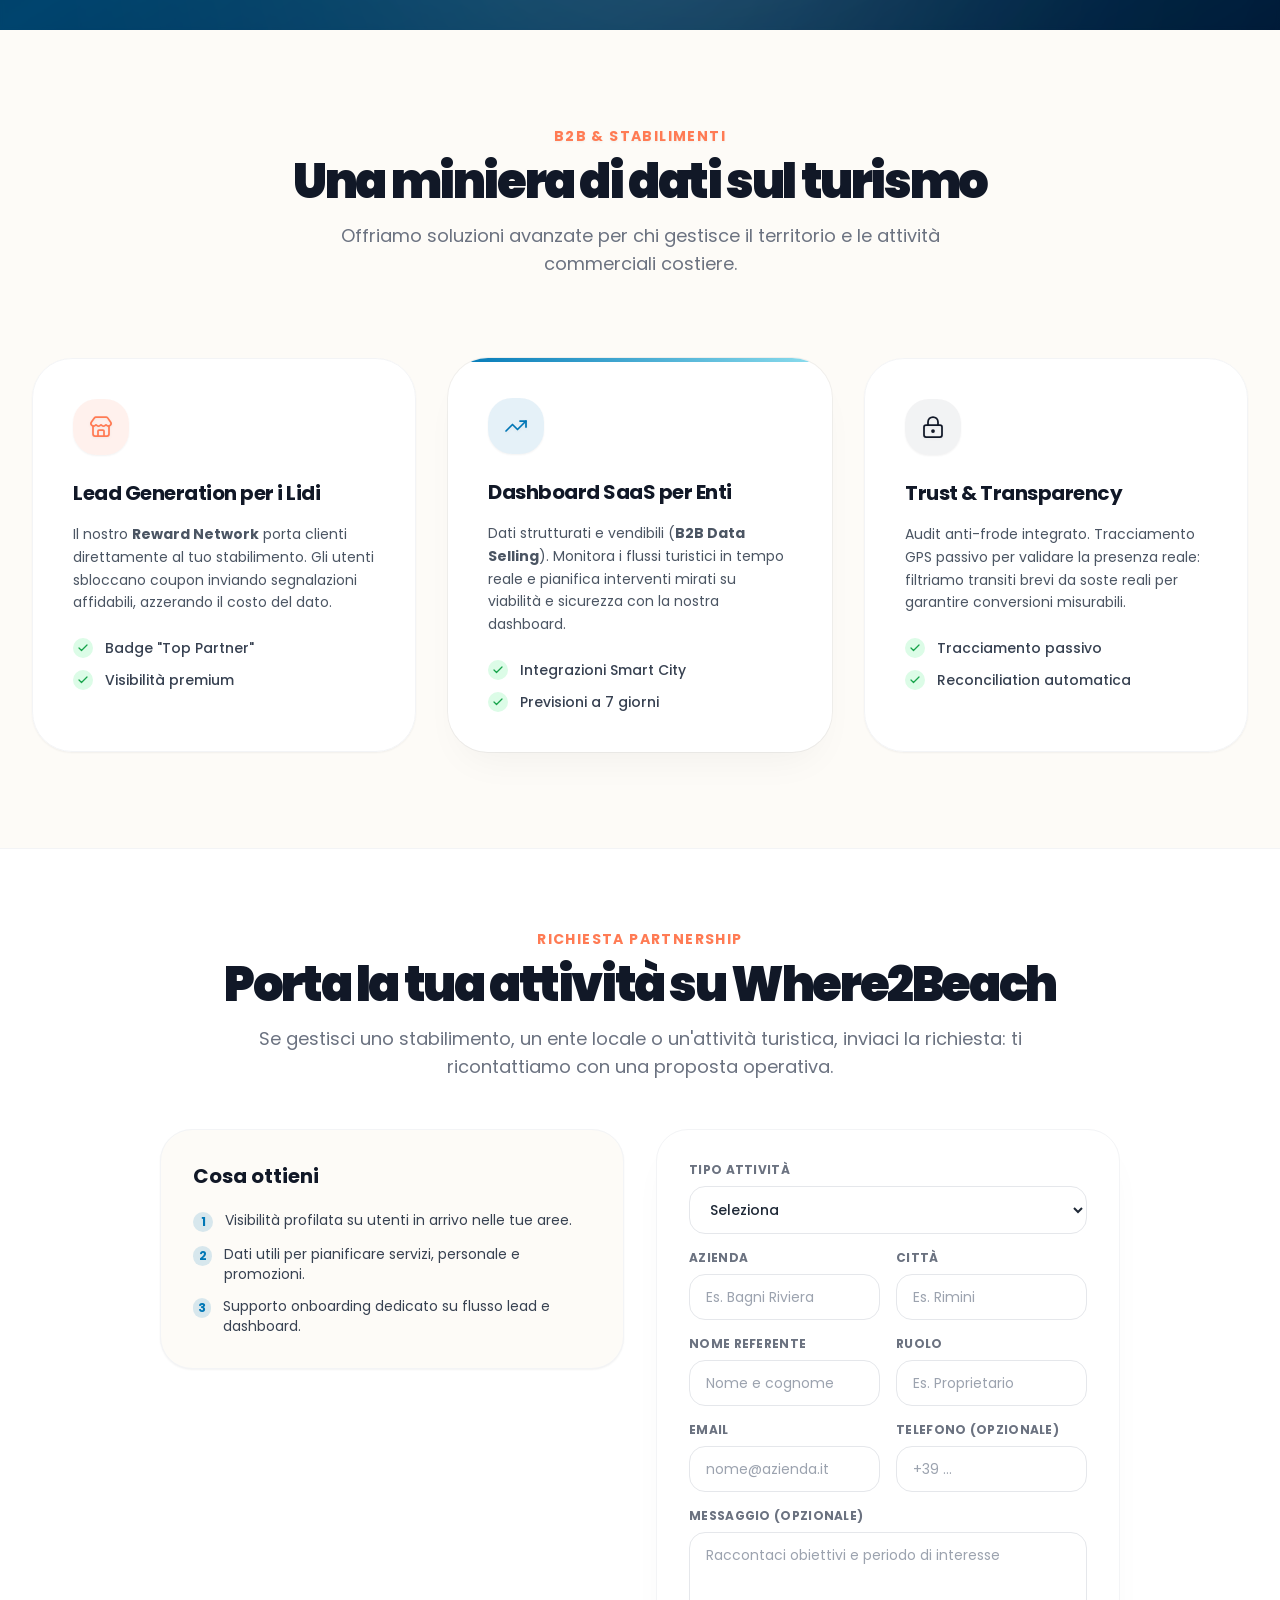
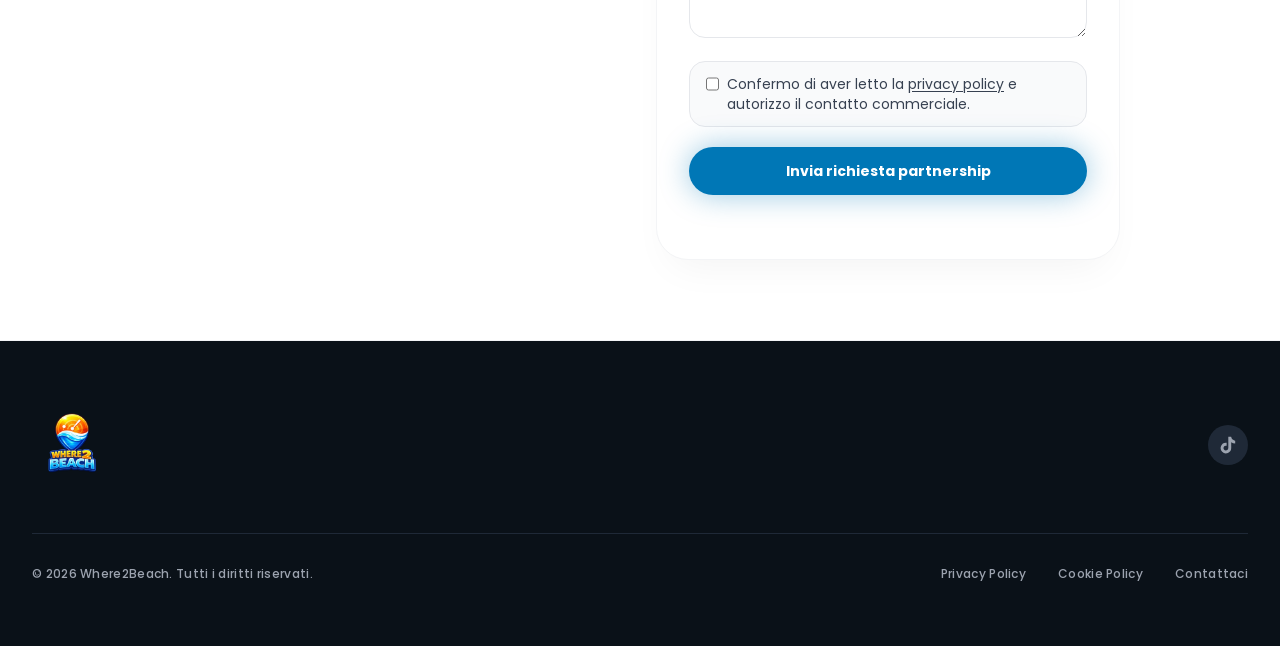
==== commit fd4ae83d: "feat(landing): execution pass on the landing shown in the Pionio portfolio - radar sequence: beats n" ====
--- a/public/landing/index.html
+++ b/public/landing/index.html
@@ -19,12 +19,9 @@
     <meta name="twitter:description" content="Scarica Where2Beach su App Store. Affollamento, meteo e segnalazioni live della community.">
     <meta name="twitter:image" content="https://where2beach.com/og/og-default.jpg">
 
-    <!-- Preload first radar-sequence frame so it is on the wire before scripts.js parses -->
-    <link rel="preload" as="image" href="/sequence/frame_0.webp" type="image/webp" media="(min-width: 768px)" fetchpriority="high">
-    <link rel="preload" as="image" href="/sequence/mobile/frame_0.webp" type="image/webp" media="(max-width: 767px)" fetchpriority="high">
-    <!-- Preload hero app screenshot (LCP candidate) -->
-    <link rel="preload" as="image" href="app-ui-mobile-540.webp" type="image/webp" fetchpriority="high" media="(max-width: 1023px)" imagesrcset="app-ui-mobile-360.webp 360w, app-ui-mobile-540.webp 540w" imagesizes="(max-width: 640px) 256px, 320px">
-    <link rel="preload" as="image" href="app-ui-mobile.webp" type="image/webp" fetchpriority="high" media="(min-width: 1024px)">
+    <!-- Preload hero app screenshot (LCP candidate). Same srcset/sizes as the <img>:
+         otherwise the browser preloads one candidate and downloads another. -->
+    <link rel="preload" as="image" type="image/webp" fetchpriority="high" imagesrcset="app-ui-mobile-360.webp 360w, app-ui-mobile-540.webp 540w, app-ui-mobile-800.webp 800w, app-ui-mobile.webp 1320w" imagesizes="(max-width: 640px) 256px, (max-width: 1023px) 288px, 320px">
 
     <!-- Google Fonts: Poppins (3 weights), loaded non-blocking -->
     <link rel="preconnect" href="https://fonts.googleapis.com">
@@ -64,19 +61,19 @@
                         id="logo-text">
                         <div class="relative flex items-center justify-center">
                             <img src="W2B_Logo.webp" alt="Where2Beach Logo"
-                                class="h-24 w-auto transform group-hover:scale-110 transition-transform duration-300">
+                                class="nav-logo h-24 w-auto transform group-hover:scale-110 transition-transform duration-300">
                         </div>
                     </a>
                 </div>
                 <!-- Desktop Menu -->
                 <div class="hidden md:flex space-x-8 items-center">
-                    <a href="#community" class="text-white font-medium hover:text-onda transition-colors"
+                    <a href="#community" class="nav-link text-white font-medium hover:text-onda transition-colors"
                         id="link-1">La Community</a>
-                    <a href="#features" class="text-white font-medium hover:text-onda transition-colors"
+                    <a href="#features" class="nav-link text-white font-medium hover:text-onda transition-colors"
                         id="link-2">Cosa Offriamo</a>
-                    <a href="#how-it-works" class="text-white font-medium hover:text-onda transition-colors"
+                    <a href="#how-it-works" class="nav-link text-white font-medium hover:text-onda transition-colors"
                         id="link-3">Come Funziona</a>
-                    <a href="#partners" class="text-white/80 font-medium hover:text-onda transition-colors" id="link-4">Per aziende</a>
+                    <a href="#partners" class="nav-link text-white font-medium hover:text-onda transition-colors" id="link-4">Per aziende</a>
                     <a href="https://apps.apple.com/it/app/where2beach/id6760668956"
                         target="_blank" rel="noopener noreferrer"
                         data-cta-id="nav_store_ios"
@@ -89,10 +86,9 @@
                 <!-- Mobile Menu Button -->
                 <div class="md:hidden flex items-center z-10">
                     <button id="mobile-menu-btn" class="text-white focus:outline-none p-2" aria-label="Apri menu" aria-controls="mobile-menu" aria-expanded="false">
-                        <svg class="w-7 h-7" fill="none" stroke="currentColor" viewBox="0 0 24 24">
-                            <path stroke-linecap="round" stroke-linejoin="round" stroke-width="2"
-                                d="M4 6h16M4 12h16M4 18h16"></path>
-                        </svg>
+                        <svg class="w-7 h-7" viewBox="0 0 24 24" fill="none" stroke="currentColor" stroke-width="2" stroke-linecap="round" stroke-linejoin="round" aria-hidden="true"><path d="M4 5h16" />
+  <path d="M4 12h16" />
+  <path d="M4 19h16" /></svg>
                     </button>
                 </div>
             </div>
@@ -118,7 +114,7 @@
 
     <main>
     <!-- Hero Section -->
-    <section id="hero" class="hero-bg relative min-h-[100svh] flex items-center pt-28 md:pt-32 pb-16 md:pb-24 overflow-hidden">
+    <section id="hero" data-nav-theme="dark" class="hero-bg relative min-h-[100svh] flex items-center pt-28 md:pt-36 pb-16 md:pb-24 overflow-hidden">
         <!-- Mesh gradient blobs -->
         <div class="hero-mesh hero-mesh-1" aria-hidden="true"></div>
         <div class="hero-mesh hero-mesh-2" aria-hidden="true"></div>
@@ -175,7 +171,7 @@
                     <div class="phone-mockup-wrap">
                         <div class="phone-mockup w-[16rem] sm:w-[18rem] lg:w-[20rem] aspect-[9/19]">
                             <span class="phone-mockup-buttons" aria-hidden="true"></span>
-                            <img src="app-ui-mobile-540.webp" srcset="app-ui-mobile-360.webp 360w, app-ui-mobile-540.webp 540w, app-ui-mobile.webp 1320w" sizes="(max-width: 640px) 256px, (max-width: 1023px) 288px, 320px" alt="Where2Beach app screenshot" loading="eager" fetchpriority="high" width="540" height="1140">
+                            <img src="app-ui-mobile-540.webp" srcset="app-ui-mobile-360.webp 360w, app-ui-mobile-540.webp 540w, app-ui-mobile-800.webp 800w, app-ui-mobile.webp 1320w" sizes="(max-width: 640px) 256px, (max-width: 1023px) 288px, 320px" alt="Where2Beach app screenshot" loading="eager" fetchpriority="high" width="540" height="1140">
                         </div>
                         <span class="phone-mockup-floor" aria-hidden="true"></span>
                         <span class="phone-mockup-badge" aria-hidden="true">
@@ -254,7 +250,7 @@
     </section>
 
     <!-- Stats / Problem Statement -->
-    <section class="py-16 md:py-24 bg-sabbia text-center px-4 relative z-20">
+    <section class="pt-10 pb-16 md:pt-12 md:pb-20 bg-sabbia text-center px-4 relative z-20">
         <div
             class="reveal-scale max-w-5xl mx-auto bg-white/70 backdrop-blur-3xl rounded-[2.5rem] shadow-soft p-8 md:p-14">
             <h2 class="text-2xl md:text-3xl font-bold text-gray-900 mb-8 tracking-tighter">Il paradosso del turista
@@ -283,10 +279,11 @@
 
     <!-- Social Proof Strip -->
     <section class="py-8 bg-white border-b border-gray-100">
-        <div class="max-w-5xl mx-auto px-4">
-            <div class="flex flex-wrap items-center justify-center gap-6 md:gap-10 text-sm font-semibold text-gray-500">
+        <div class="max-w-6xl mx-auto px-4">
+            <div class="flex flex-wrap lg:flex-nowrap items-center justify-center gap-6 md:gap-8 text-sm font-semibold text-gray-500 lg:whitespace-nowrap">
                 <div class="flex items-center gap-2">
-                    <svg class="w-4 h-4 text-corallo flex-shrink-0" fill="none" stroke="currentColor" viewBox="0 0 24 24"><path stroke-linecap="round" stroke-linejoin="round" stroke-width="2" d="M17.657 16.657L13.414 20.9a1.998 1.998 0 01-2.827 0l-4.244-4.243a8 8 0 1111.314 0z"/><path stroke-linecap="round" stroke-linejoin="round" stroke-width="2" d="M15 11a3 3 0 11-6 0 3 3 0 016 0z"/></svg>
+                    <svg class="w-4 h-4 text-corallo flex-shrink-0" viewBox="0 0 24 24" fill="none" stroke="currentColor" stroke-width="2" stroke-linecap="round" stroke-linejoin="round" aria-hidden="true"><path d="M20 10c0 4.993-5.539 10.193-7.399 11.799a1 1 0 0 1-1.202 0C9.539 20.193 4 14.993 4 10a8 8 0 0 1 16 0" />
+  <circle cx="12" cy="10" r="3" /></svg>
                     <span>Già attivo lungo tutta la costa italiana</span>
                 </div>
                 <div class="w-px h-4 bg-gray-200 hidden md:block"></div>
@@ -296,12 +293,15 @@
                 </div>
                 <div class="w-px h-4 bg-gray-200 hidden md:block"></div>
                 <div class="flex items-center gap-2">
-                    <svg class="w-4 h-4 text-corallo flex-shrink-0" fill="none" stroke="currentColor" viewBox="0 0 24 24"><path stroke-linecap="round" stroke-linejoin="round" stroke-width="2" d="M12 8v13m0-13V6a2 2 0 112 2h-2zm0 0V5.5A2.5 2.5 0 109.5 8H12zm-7 4h14M5 12a2 2 0 110-4h14a2 2 0 110 4M5 12v7a2 2 0 002 2h10a2 2 0 002-2v-7"/></svg>
+                    <svg class="w-4 h-4 text-corallo flex-shrink-0" viewBox="0 0 24 24" fill="none" stroke="currentColor" stroke-width="2" stroke-linecap="round" stroke-linejoin="round" aria-hidden="true"><path d="M12 7v14" />
+  <path d="M20 11v8a2 2 0 0 1-2 2H6a2 2 0 0 1-2-2v-8" />
+  <path d="M7.5 7a1 1 0 0 1 0-5A4.8 8 0 0 1 12 7a4.8 8 0 0 1 4.5-5 1 1 0 0 1 0 5" />
+  <rect x="3" y="7" width="18" height="4" rx="1" /></svg>
                     <span>Premi reali per chi segnala</span>
                 </div>
                 <div class="w-px h-4 bg-gray-200 hidden md:block"></div>
                 <div class="flex items-center gap-2">
-                    <svg class="w-4 h-4 text-corallo flex-shrink-0" fill="none" stroke="currentColor" viewBox="0 0 24 24"><path stroke-linecap="round" stroke-linejoin="round" stroke-width="2" d="M12 15v2m-6 4h12a2 2 0 002-2v-6a2 2 0 00-2-2H6a2 2 0 00-2 2v6a2 2 0 002 2zm10-10V7a4 4 0 00-8 0v4h8z"/></svg>
+                    <svg class="w-4 h-4 text-corallo flex-shrink-0" viewBox="0 0 24 24" fill="none" stroke="currentColor" stroke-width="2" stroke-linecap="round" stroke-linejoin="round" aria-hidden="true"><path d="M6 16c5 0 7-8 12-8a4 4 0 0 1 0 8c-5 0-7-8-12-8a4 4 0 1 0 0 8" /></svg>
                     <span>Gratis, per sempre</span>
                 </div>
             </div>
@@ -309,7 +309,7 @@
     </section>
 
     <!-- Value Proposition — Why Where2Beach -->
-    <section class="py-20 md:py-32 bg-white relative overflow-hidden">
+    <section class="pt-20 pb-16 md:pt-24 md:pb-20 bg-white relative overflow-hidden">
         <!-- Subtle decorative blobs -->
         <div class="absolute top-0 right-0 w-[400px] h-[400px] bg-onda/5 rounded-full blur-[100px]"></div>
         <div class="absolute bottom-0 left-0 w-[300px] h-[300px] bg-corallo/5 rounded-full blur-[100px]"></div>
@@ -333,17 +333,9 @@
                 <div class="reveal stagger-1 group relative bg-gradient-to-br from-white to-gray-50/80 rounded-[2.5rem] p-8 md:p-10 border border-gray-100 hover:border-mare/30 shadow-sm hover:shadow-lg transition-all duration-500 hover:-translate-y-2 text-center">
                     <div class="absolute top-6 right-6 text-6xl md:text-7xl font-black text-gray-100 group-hover:text-mare/10 transition-colors select-none">1</div>
                     <div class="w2b-icon-tile mx-auto mb-6 group-hover:scale-105 group-hover:-rotate-2 transition-transform duration-300">
-                        <svg viewBox="0 0 48 48" fill="none" aria-hidden="true">
-                            <path d="M6 14L18 10L30 14L42 10V34L30 38L18 34L6 38V14Z" fill="#90E0EF"/>
-                            <path d="M6 14L18 10L30 14L42 10V34L30 38L18 34L6 38V14Z" stroke="#0077B6" stroke-width="1.6" stroke-linejoin="round"/>
-                            <path d="M18 10V34M30 14V38" stroke="#0077B6" stroke-width="1" stroke-dasharray="2 2" opacity="0.55"/>
-                            <ellipse cx="24" cy="38" rx="6" ry="1.6" fill="#000" opacity="0.18"/>
-                            <path d="M24 12C19.3 12 15.5 15.8 15.5 20.5C15.5 26.5 24 36 24 36C24 36 32.5 26.5 32.5 20.5C32.5 15.8 28.7 12 24 12Z" fill="#FF6B47"/>
-                            <path d="M24 12C19.3 12 15.5 15.8 15.5 20.5C15.5 26.5 24 36 24 36C24 36 32.5 26.5 32.5 20.5C32.5 15.8 28.7 12 24 12Z" stroke="#C8421F" stroke-width="1.4" stroke-linejoin="round"/>
-                            <path d="M24 12C19.3 12 15.5 15.8 15.5 20.5C18 17 21 16 24 16C24 16 24 13.5 24 12Z" fill="white" opacity="0.25"/>
-                            <circle cx="24" cy="20" r="3.4" fill="white"/>
-                            <circle cx="24" cy="20" r="3.4" stroke="#C8421F" stroke-width="1"/>
-                        </svg>
+                        <svg viewBox="0 0 24 24" fill="none" stroke="currentColor" stroke-width="1.75" stroke-linecap="round" stroke-linejoin="round" aria-hidden="true"><path d="M14.106 5.553a2 2 0 0 0 1.788 0l3.659-1.83A1 1 0 0 1 21 4.619v12.764a1 1 0 0 1-.553.894l-4.553 2.277a2 2 0 0 1-1.788 0l-4.212-2.106a2 2 0 0 0-1.788 0l-3.659 1.83A1 1 0 0 1 3 19.381V6.618a1 1 0 0 1 .553-.894l4.553-2.277a2 2 0 0 1 1.788 0z" />
+  <path d="M15 5.764v15" />
+  <path d="M9 3.236v15" /></svg>
                     </div>
                     <h3 class="text-xl font-bold text-gray-900 tracking-tight mb-3">Cerca la tua spiaggia</h3>
                     <p class="text-gray-500 font-medium leading-relaxed text-sm md:text-base">Apri l'app, cerca la spiaggia dove vuoi andare o esplora quelle vicine a te sulla mappa.</p>
@@ -353,17 +345,8 @@
                 <div class="reveal stagger-2 group relative bg-gradient-to-br from-white to-gray-50/80 rounded-[2.5rem] p-8 md:p-10 border border-gray-100 hover:border-corallo/30 shadow-sm hover:shadow-lg transition-all duration-500 hover:-translate-y-2 text-center">
                     <div class="absolute top-6 right-6 text-6xl md:text-7xl font-black text-gray-100 group-hover:text-corallo/10 transition-colors select-none">2</div>
                     <div class="w2b-icon-tile mx-auto mb-6 group-hover:scale-105 group-hover:rotate-2 transition-transform duration-300">
-                        <svg viewBox="0 0 48 48" fill="none" aria-hidden="true">
-                            <rect x="11" y="5" width="26" height="38" rx="5.5" fill="#023E8A"/>
-                            <rect x="11" y="5" width="26" height="38" rx="5.5" stroke="#001F3D" stroke-width="1.4"/>
-                            <rect x="13.5" y="9.5" width="21" height="29" rx="2.5" fill="#90E0EF"/>
-                            <rect x="20.5" y="6.5" width="7" height="2" rx="1" fill="#001F3D"/>
-                            <circle cx="24" cy="24" r="11" fill="#FF6B47" opacity="0.18"/>
-                            <circle cx="24" cy="24" r="7.5" fill="#FF6B47" opacity="0.32"/>
-                            <circle cx="24" cy="24" r="4" fill="#FF6B47"/>
-                            <circle cx="24" cy="24" r="4" stroke="#C8421F" stroke-width="1.2"/>
-                            <circle cx="22.5" cy="22.5" r="1.2" fill="white" opacity="0.7"/>
-                        </svg>
+                        <svg viewBox="0 0 24 24" fill="none" stroke="currentColor" stroke-width="1.75" stroke-linecap="round" stroke-linejoin="round" aria-hidden="true"><rect width="14" height="20" x="5" y="2" rx="2" ry="2" />
+  <path d="M12 18h.01" /></svg>
                     </div>
                     <h3 class="text-xl font-bold text-gray-900 tracking-tight mb-3">Guarda com'è adesso</h3>
                     <p class="text-gray-500 font-medium leading-relaxed text-sm md:text-base">Vedi in tempo reale quanto è affollata, com'è il meteo, se ci sono meduse o problemi di parcheggio.</p>
@@ -373,25 +356,14 @@
                 <div class="reveal stagger-3 group relative bg-gradient-to-br from-white to-gray-50/80 rounded-[2.5rem] p-8 md:p-10 border border-gray-100 hover:border-mare/30 shadow-sm hover:shadow-lg transition-all duration-500 hover:-translate-y-2 text-center">
                     <div class="absolute top-6 right-6 text-6xl md:text-7xl font-black text-gray-100 group-hover:text-mare/10 transition-colors select-none">3</div>
                     <div class="w2b-icon-tile mx-auto mb-6 group-hover:scale-105 group-hover:-rotate-2 transition-transform duration-300">
-                        <svg viewBox="0 0 48 48" fill="none" aria-hidden="true">
-                            <circle cx="34" cy="14" r="7.5" fill="#FFD93D"/>
-                            <circle cx="34" cy="14" r="7.5" stroke="#E0A21B" stroke-width="1.2"/>
-                            <g stroke="#E0A21B" stroke-width="1.4" stroke-linecap="round">
-                                <path d="M34 3.5v2"/>
-                                <path d="M34 22.5v2"/>
-                                <path d="M22.5 14h2"/>
-                                <path d="M43.5 14h2"/>
-                                <path d="M26.5 6.5l1.5 1.5"/>
-                                <path d="M40 20l1.5 1.5"/>
-                            </g>
-                            <ellipse cx="24" cy="40" rx="14" ry="2" fill="#000" opacity="0.15"/>
-                            <path d="M24 10C13 10 6 21 6 25H42C42 21 35 10 24 10Z" fill="#FF6B47"/>
-                            <path d="M24 10C13 10 6 21 6 25H42C42 21 35 10 24 10Z" stroke="#C8421F" stroke-width="1.5" stroke-linejoin="round"/>
-                            <path d="M14 25C14 19 18 13 24 13M34 25C34 19 30 13 24 13" stroke="#C8421F" stroke-width="1.1" opacity="0.45"/>
-                            <path d="M24 13C16 13 11 19 8 25H40C37 19 32 13 24 13Z" fill="white" opacity="0.18"/>
-                            <rect x="22.7" y="25" width="2.6" height="14" rx="0.8" fill="#7C2D12"/>
-                            <path d="M4 39C8 37 12 37 16 39C20 41 24 41 28 39C32 37 36 37 40 39C42 40 44 40 44 39" stroke="#0077B6" stroke-width="2.2" stroke-linecap="round"/>
-                        </svg>
+                        <svg viewBox="0 0 24 24" fill="none" stroke="currentColor" stroke-width="1.75" stroke-linecap="round" stroke-linejoin="round" aria-hidden="true"><path d="M12 2v8" />
+  <path d="m4.93 10.93 1.41 1.41" />
+  <path d="M2 18h2" />
+  <path d="M20 18h2" />
+  <path d="m19.07 10.93-1.41 1.41" />
+  <path d="M22 22H2" />
+  <path d="m8 6 4-4 4 4" />
+  <path d="M16 18a4 4 0 0 0-8 0" /></svg>
                     </div>
                     <h3 class="text-xl font-bold text-gray-900 tracking-tight mb-3">Goditi la giornata</h3>
                     <p class="text-gray-500 font-medium leading-relaxed text-sm md:text-base">Parti solo quando ne vale la pena. Niente stress, niente sorprese. Solo mare perfetto.</p>
@@ -409,12 +381,12 @@
     </section>
 
     <!-- Community Section — Segnala & Aiuta -->
-    <section id="community" class="py-20 md:py-32 bg-gradient-to-b from-white via-sabbia to-sabbia relative overflow-hidden">
+    <section id="community" class="pt-12 pb-20 md:pt-16 md:pb-28 bg-gradient-to-b from-white via-sabbia to-sabbia relative overflow-hidden">
         <div class="max-w-6xl mx-auto px-4 sm:px-6 lg:px-8 relative z-10">
-            <div class="grid grid-cols-1 lg:grid-cols-2 gap-12 md:gap-16 items-center">
+            <div class="grid grid-cols-1 lg:grid-cols-2 gap-12 md:gap-16 items-start">
                 
                 <!-- Left — Emotional Copy -->
-                <div class="reveal-left">
+                <div class="reveal-left lg:sticky lg:top-28">
                     <h2 class="text-sm text-corallo font-bold tracking-widest uppercase mb-3">La forza della community</h2>
                     <p class="text-3xl md:text-5xl font-black tracking-tighter text-gray-900 leading-[1.1] mb-6">
                         Tu segnali.<br>
@@ -437,7 +409,10 @@
                     <!-- Card 1 — Guadagna (differenziatore principale, in cima) -->
                     <div class="group bg-gradient-to-br from-amber-50 to-white rounded-[2rem] p-6 md:p-8 shadow-soft border border-amber-100 hover:border-amber-300/40 transition-all duration-500 hover:-translate-y-1 hover:shadow-lg flex items-start gap-5">
                         <div class="flex-shrink-0 w-14 h-14 rounded-2xl bg-gradient-to-br from-[#FFB154] to-corallo text-white flex items-center justify-center shadow-md group-hover:scale-110 group-hover:rotate-3 transition-transform">
-                            <svg class="w-7 h-7" fill="none" stroke="currentColor" viewBox="0 0 24 24"><path stroke-linecap="round" stroke-linejoin="round" stroke-width="2" d="M12 8v13m0-13V6a2 2 0 112 2h-2zm0 0V5.5A2.5 2.5 0 109.5 8H12zm-7 4h14M5 12a2 2 0 110-4h14a2 2 0 110 4M5 12v7a2 2 0 002 2h10a2 2 0 002-2v-7"></path></svg>
+                            <svg class="w-7 h-7" viewBox="0 0 24 24" fill="none" stroke="currentColor" stroke-width="1.75" stroke-linecap="round" stroke-linejoin="round" aria-hidden="true"><path d="M12 7v14" />
+  <path d="M20 11v8a2 2 0 0 1-2 2H6a2 2 0 0 1-2-2v-8" />
+  <path d="M7.5 7a1 1 0 0 1 0-5A4.8 8 0 0 1 12 7a4.8 8 0 0 1 4.5-5 1 1 0 0 1 0 5" />
+  <rect x="3" y="7" width="18" height="4" rx="1" /></svg>
                         </div>
                         <div>
                             <div class="inline-flex items-center gap-1.5 mb-2 bg-amber-100 text-amber-800 text-[10px] font-bold uppercase tracking-wider px-2 py-0.5 rounded-full">Esclusivo</div>
@@ -462,7 +437,9 @@
                         <div class="absolute top-0 left-0 w-full h-1 bg-gradient-to-r from-corallo via-[#FFB154] to-corallo opacity-60 group-hover:opacity-100 transition-opacity"></div>
                         <div class="flex items-start gap-5 mb-6">
                             <div class="flex-shrink-0 w-14 h-14 rounded-2xl bg-gradient-to-br from-corallo to-corallo-hover text-white flex items-center justify-center shadow-md shadow-corallo/20 group-hover:scale-110 group-hover:rotate-3 transition-transform">
-                                <svg class="w-7 h-7" fill="none" stroke="currentColor" viewBox="0 0 24 24"><path stroke-linecap="round" stroke-linejoin="round" stroke-width="2" d="M11 5.882V19.24a1.76 1.76 0 01-3.417.592l-2.147-6.15M18 13a3 3 0 100-6M5.436 13.683A4.001 4.001 0 017 6h1.832c4.1 0 7.625-1.234 9.168-3v14c-1.543-1.766-5.067-3-9.168-3H7a3.988 3.988 0 01-1.564-.317z"></path></svg>
+                                <svg class="w-7 h-7" viewBox="0 0 24 24" fill="none" stroke="currentColor" stroke-width="1.75" stroke-linecap="round" stroke-linejoin="round" aria-hidden="true"><path d="M11 6a13 13 0 0 0 8.4-2.8A1 1 0 0 1 21 4v12a1 1 0 0 1-1.6.8A13 13 0 0 0 11 14H5a2 2 0 0 1-2-2V8a2 2 0 0 1 2-2z" />
+  <path d="M6 14a12 12 0 0 0 2.4 7.2 2 2 0 0 0 3.2-2.4A8 8 0 0 1 10 14" />
+  <path d="M8 6v8" /></svg>
                             </div>
                             <div>
                                 <h3 class="text-lg font-bold text-gray-900 tracking-tight mb-1">Segnala in 5 secondi</h3>
@@ -473,54 +450,41 @@
                         <div class="signal-badges-grid pl-0 md:pl-[4.75rem]">
                             <span class="signal-badge signal-badge--coral" style="--badge-delay: 0s">
                                 <span class="signal-badge-glyph">
-                                    <svg viewBox="0 0 24 24" fill="none" aria-hidden="true">
-                                        <circle cx="8" cy="7" r="2.6" fill="currentColor"/>
-                                        <path d="M3.5 17c0-2.5 2-4.5 4.5-4.5s4.5 2 4.5 4.5v1H3.5v-1z" fill="currentColor"/>
-                                        <circle cx="16" cy="7" r="2.6" fill="currentColor" opacity="0.55"/>
-                                        <path d="M11.5 17c0-2.5 2-4.5 4.5-4.5s4.5 2 4.5 4.5v1h-9v-1z" fill="currentColor" opacity="0.55"/>
-                                    </svg>
+                                    <svg viewBox="0 0 24 24" fill="none" stroke="currentColor" stroke-width="1.75" stroke-linecap="round" stroke-linejoin="round" aria-hidden="true"><path d="M16 21v-2a4 4 0 0 0-4-4H6a4 4 0 0 0-4 4v2" />
+  <path d="M16 3.128a4 4 0 0 1 0 7.744" />
+  <path d="M22 21v-2a4 4 0 0 0-3-3.87" />
+  <circle cx="9" cy="7" r="4" /></svg>
                                 </span>
                                 <span>Affollamento</span>
                             </span>
                             <span class="signal-badge signal-badge--purple" style="--badge-delay: 0.06s">
                                 <span class="signal-badge-glyph">
-                                    <svg viewBox="0 0 24 24" fill="none" aria-hidden="true">
-                                        <path d="M5 11C5 7 8 4 12 4s7 3 7 7v2H5v-2z" fill="currentColor"/>
-                                        <path d="M5 13c1.2 0 1.2 1.6 2.4 1.6S8.6 13 9.8 13s1.2 1.6 2.4 1.6S13.4 13 14.6 13s1.2 1.6 2.4 1.6S18.2 13 19 13" stroke="currentColor" stroke-width="1.5" stroke-linecap="round" fill="none" opacity="0.7"/>
-                                        <path d="M8 16l-1 4M11 16v4M13 16v4M16 16l1 4" stroke="currentColor" stroke-width="1.4" stroke-linecap="round" opacity="0.65"/>
-                                        <circle cx="9.5" cy="9" r="0.9" fill="white" opacity="0.9"/>
-                                        <circle cx="14" cy="9" r="0.9" fill="white" opacity="0.9"/>
-                                    </svg>
+                                    <svg viewBox="0 0 24 24" fill="none" stroke="currentColor" stroke-width="1.75" stroke-linecap="round" stroke-linejoin="round" aria-hidden="true"><path d="M4.5 12a7.5 7.5 0 0 1 15 0Z"/><path d="M8.5 14.5c-1 1.6 1 3 0 5M12 14.5c-1 2 1 3.6 0 6.5M15.5 14.5c-1 1.6 1 3 0 5"/></svg>
                                 </span>
                                 <span>Meduse</span>
                             </span>
                             <span class="signal-badge signal-badge--cyan" style="--badge-delay: 0.12s">
                                 <span class="signal-badge-glyph">
-                                    <svg viewBox="0 0 24 24" fill="none" aria-hidden="true">
-                                        <path d="M2 11c2.5 0 2.5-3 5-3s2.5 3 5 3 2.5-3 5-3 2.5 3 5 3" stroke="currentColor" stroke-width="2" stroke-linecap="round" fill="none"/>
-                                        <path d="M2 16c2.5 0 2.5-3 5-3s2.5 3 5 3 2.5-3 5-3 2.5 3 5 3" stroke="currentColor" stroke-width="2" stroke-linecap="round" fill="none" opacity="0.7"/>
-                                        <path d="M2 21c2.5 0 2.5-3 5-3s2.5 3 5 3 2.5-3 5-3 2.5 3 5 3" stroke="currentColor" stroke-width="2" stroke-linecap="round" fill="none" opacity="0.4"/>
-                                    </svg>
+                                    <svg viewBox="0 0 24 24" fill="none" stroke="currentColor" stroke-width="1.75" stroke-linecap="round" stroke-linejoin="round" aria-hidden="true"><path d="M2 12q2.5 2 5 0t5 0 5 0 5 0" />
+  <path d="M2 19q2.5 2 5 0t5 0 5 0 5 0" />
+  <path d="M2 5q2.5 2 5 0t5 0 5 0 5 0" /></svg>
                                 </span>
                                 <span>Mare mosso</span>
                             </span>
                             <span class="signal-badge signal-badge--teal" style="--badge-delay: 0.18s">
                                 <span class="signal-badge-glyph">
-                                    <svg viewBox="0 0 24 24" fill="none" aria-hidden="true">
-                                        <path d="M3 9h11a3 3 0 100-6" stroke="currentColor" stroke-width="2" stroke-linecap="round" fill="none"/>
-                                        <path d="M3 15h15a3.5 3.5 0 110 7" stroke="currentColor" stroke-width="2" stroke-linecap="round" fill="none"/>
-                                        <path d="M3 12h7" stroke="currentColor" stroke-width="2" stroke-linecap="round" opacity="0.55"/>
-                                    </svg>
+                                    <svg viewBox="0 0 24 24" fill="none" stroke="currentColor" stroke-width="1.75" stroke-linecap="round" stroke-linejoin="round" aria-hidden="true"><path d="M12.8 19.6A2 2 0 1 0 14 16H2" />
+  <path d="M17.5 8a2.5 2.5 0 1 1 2 4H2" />
+  <path d="M9.8 4.4A2 2 0 1 1 11 8H2" /></svg>
                                 </span>
                                 <span>Vento</span>
                             </span>
                             <span class="signal-badge signal-badge--green" style="--badge-delay: 0.24s">
                                 <span class="signal-badge-glyph">
-                                    <svg viewBox="0 0 24 24" fill="none" aria-hidden="true">
-                                        <path d="M12 3l1.6 4.4L18 9l-4.4 1.6L12 15l-1.6-4.4L6 9l4.4-1.6L12 3z" fill="currentColor"/>
-                                        <path d="M19 14l.8 2.2L22 17l-2.2.8L19 20l-.8-2.2L16 17l2.2-.8L19 14z" fill="currentColor" opacity="0.6"/>
-                                        <path d="M6 17l.6 1.6L8.2 19l-1.6.6L6 21l-.6-1.4L4 19l1.4-.4L6 17z" fill="currentColor" opacity="0.5"/>
-                                    </svg>
+                                    <svg viewBox="0 0 24 24" fill="none" stroke="currentColor" stroke-width="1.75" stroke-linecap="round" stroke-linejoin="round" aria-hidden="true"><path d="M11.017 2.814a1 1 0 0 1 1.966 0l1.051 5.558a2 2 0 0 0 1.594 1.594l5.558 1.051a1 1 0 0 1 0 1.966l-5.558 1.051a2 2 0 0 0-1.594 1.594l-1.051 5.558a1 1 0 0 1-1.966 0l-1.051-5.558a2 2 0 0 0-1.594-1.594l-5.558-1.051a1 1 0 0 1 0-1.966l5.558-1.051a2 2 0 0 0 1.594-1.594z" />
+  <path d="M20 2v4" />
+  <path d="M22 4h-4" />
+  <circle cx="4" cy="20" r="2" /></svg>
                                 </span>
                                 <span>Pulizia</span>
                             </span>
@@ -530,7 +494,10 @@
                     <!-- Card 3 — Aiuta -->
                     <div class="group bg-white rounded-[2rem] p-6 md:p-8 shadow-soft border border-gray-100 hover:border-mare/20 transition-all duration-500 hover:-translate-y-1 hover:shadow-lg flex items-start gap-5">
                         <div class="flex-shrink-0 w-14 h-14 rounded-2xl bg-gradient-to-br from-mare to-mare-dark text-white flex items-center justify-center shadow-md group-hover:scale-110 group-hover:-rotate-3 transition-transform">
-                            <svg class="w-7 h-7" fill="none" stroke="currentColor" viewBox="0 0 24 24"><path stroke-linecap="round" stroke-linejoin="round" stroke-width="2" d="M17 20h5v-2a3 3 0 00-5.356-1.857M17 20H7m10 0v-2c0-.656-.126-1.283-.356-1.857M7 20H2v-2a3 3 0 015.356-1.857M7 20v-2c0-.656.126-1.283.356-1.857m0 0a5.002 5.002 0 019.288 0M15 7a3 3 0 11-6 0 3 3 0 016 0zm6 3a2 2 0 11-4 0 2 2 0 014 0zM7 10a2 2 0 11-4 0 2 2 0 014 0z"></path></svg>
+                            <svg class="w-7 h-7" viewBox="0 0 24 24" fill="none" stroke="currentColor" stroke-width="1.75" stroke-linecap="round" stroke-linejoin="round" aria-hidden="true"><path d="M16 21v-2a4 4 0 0 0-4-4H6a4 4 0 0 0-4 4v2" />
+  <path d="M16 3.128a4 4 0 0 1 0 7.744" />
+  <path d="M22 21v-2a4 4 0 0 0-3-3.87" />
+  <circle cx="9" cy="7" r="4" /></svg>
                         </div>
                         <div>
                             <h3 class="text-lg font-bold text-gray-900 tracking-tight mb-1">Aiuta chi sta partendo ora</h3>
@@ -564,16 +531,9 @@
                         class="absolute top-0 right-0 w-32 h-32 bg-onda/10 rounded-bl-full -z-10 group-hover:bg-onda/20 transition-colors">
                     </div>
                     <div class="w2b-icon-tile mb-6">
-                        <svg viewBox="0 0 48 48" fill="none" aria-hidden="true">
-                            <ellipse cx="24" cy="40" rx="14" ry="2.4" stroke="#0077B6" stroke-width="1.4" stroke-dasharray="3 2.5" opacity="0.5" fill="none"/>
-                            <ellipse cx="24" cy="40" rx="8" ry="1.4" fill="#0077B6" opacity="0.3"/>
-                            <path d="M24 4C17 4 11.5 9.5 11.5 16.5C11.5 26 24 40 24 40C24 40 36.5 26 36.5 16.5C36.5 9.5 31 4 24 4Z" fill="#FF6B47"/>
-                            <path d="M24 4C17 4 11.5 9.5 11.5 16.5C11.5 26 24 40 24 40C24 40 36.5 26 36.5 16.5C36.5 9.5 31 4 24 4Z" stroke="#C8421F" stroke-width="1.5" stroke-linejoin="round"/>
-                            <path d="M24 4C17 4 11.5 9.5 11.5 16.5C14 11 18 9 24 9C24 9 24 6 24 4Z" fill="white" opacity="0.25"/>
-                            <circle cx="24" cy="16.5" r="5" fill="white"/>
-                            <circle cx="24" cy="16.5" r="5" stroke="#C8421F" stroke-width="1.2"/>
-                            <circle cx="24" cy="16.5" r="2.2" fill="#FF6B47"/>
-                        </svg>
+                        <svg viewBox="0 0 24 24" fill="none" stroke="currentColor" stroke-width="1.75" stroke-linecap="round" stroke-linejoin="round" aria-hidden="true"><path d="M18 8c0 3.613-3.869 7.429-5.393 8.795a1 1 0 0 1-1.214 0C9.87 15.429 6 11.613 6 8a6 6 0 0 1 12 0" />
+  <circle cx="12" cy="8" r="2" />
+  <path d="M8.714 14h-3.71a1 1 0 0 0-.948.683l-2.004 6A1 1 0 0 0 3 22h18a1 1 0 0 0 .948-1.316l-2-6a1 1 0 0 0-.949-.684h-3.712" /></svg>
                     </div>
                     <h3 class="text-xl font-bold text-gray-900 mb-3 tracking-tighter">Mappe & Segnalazioni</h3>
                     <p class="text-gray-600 leading-relaxed font-medium">
@@ -589,17 +549,7 @@
                         class="absolute top-0 right-0 w-32 h-32 bg-corallo/10 rounded-bl-full -z-10 group-hover:bg-corallo/20 transition-colors">
                     </div>
                     <div class="w2b-icon-tile mb-6">
-                        <svg viewBox="0 0 48 48" fill="none" aria-hidden="true">
-                            <circle cx="24" cy="24" r="20" fill="#FFD93D" opacity="0.35"/>
-                            <circle cx="24" cy="24" r="14.5" fill="#FFB154" opacity="0.55"/>
-                            <circle cx="24" cy="24" r="9" fill="#FF6B47" opacity="0.85"/>
-                            <circle cx="24" cy="24" r="4" fill="#C8421F"/>
-                            <circle cx="24" cy="24" r="4" stroke="white" stroke-width="1.2"/>
-                            <path d="M21 17C19 12 14 11 11 14" stroke="white" stroke-width="1.4" stroke-linecap="round" opacity="0.6" fill="none"/>
-                            <circle cx="11" cy="14" r="1.3" fill="white" opacity="0.7"/>
-                            <path d="M27 31C29 36 34 37 37 34" stroke="white" stroke-width="1.4" stroke-linecap="round" opacity="0.6" fill="none"/>
-                            <circle cx="37" cy="34" r="1.3" fill="white" opacity="0.7"/>
-                        </svg>
+                        <svg viewBox="0 0 24 24" fill="none" stroke="currentColor" stroke-width="1.75" stroke-linecap="round" stroke-linejoin="round" aria-hidden="true"><path d="M14 4v10.54a4 4 0 1 1-4 0V4a2 2 0 0 1 4 0Z" /></svg>
                     </div>
                     <h3 class="text-xl font-bold text-gray-900 mb-3 tracking-tighter">Heatmaps Predittive</h3>
                     <p class="text-gray-600 leading-relaxed font-medium">
@@ -615,14 +565,8 @@
                         class="absolute top-0 right-0 w-32 h-32 bg-mare-dark/5 rounded-bl-full -z-10 group-hover:bg-mare-dark/10 transition-colors">
                     </div>
                     <div class="w2b-icon-tile mb-6">
-                        <svg viewBox="0 0 48 48" fill="none" aria-hidden="true">
-                            <path d="M24 4L40 9.5V22C40 32.5 32.5 40 24 42C15.5 40 8 32.5 8 22V9.5L24 4Z" fill="#0077B6"/>
-                            <path d="M24 4L40 9.5V22C40 32.5 32.5 40 24 42C15.5 40 8 32.5 8 22V9.5L24 4Z" stroke="#001F3D" stroke-width="1.5" stroke-linejoin="round"/>
-                            <path d="M24 7.5L36.5 11.5V22C36.5 30.5 30.5 36.5 24 38.2V7.5Z" fill="#023E8A" opacity="0.7"/>
-                            <path d="M24 4L40 9.5V22C40 32.5 32.5 40 24 42V4Z" fill="white" opacity="0.08"/>
-                            <path d="M16 23L22 29L33 18" stroke="#FFD93D" stroke-width="3.2" stroke-linecap="round" stroke-linejoin="round"/>
-                            <path d="M16 23L22 29L33 18" stroke="white" stroke-width="1.4" stroke-linecap="round" stroke-linejoin="round" opacity="0.6"/>
-                        </svg>
+                        <svg viewBox="0 0 24 24" fill="none" stroke="currentColor" stroke-width="1.75" stroke-linecap="round" stroke-linejoin="round" aria-hidden="true"><path d="M20 13c0 5-3.5 7.5-7.66 8.95a1 1 0 0 1-.67-.01C7.5 20.5 4 18 4 13V6a1 1 0 0 1 1-1c2 0 4.5-1.2 6.24-2.72a1.17 1.17 0 0 1 1.52 0C14.51 3.81 17 5 19 5a1 1 0 0 1 1 1z" />
+  <path d="m9 12 2 2 4-4" /></svg>
                     </div>
                     <h3 class="text-xl font-bold text-gray-900 mb-3 tracking-tighter">Dati verificati dalla community</h3>
                     <p class="text-gray-600 leading-relaxed font-medium">
@@ -649,7 +593,7 @@
                 <div class="reveal-left relative mx-auto w-[280px] md:w-[320px] order-2 lg:order-1 mt-12 lg:mt-0">
                     <div class="phone-mockup aspect-[9/19]">
                         <span class="phone-mockup-buttons" aria-hidden="true"></span>
-                        <img src="app-ui-mobile-540.webp" srcset="app-ui-mobile-360.webp 360w, app-ui-mobile-540.webp 540w, app-ui-mobile.webp 1320w" sizes="(max-width: 640px) 256px, (max-width: 1023px) 288px, 320px" alt="Where2Beach App Screen" loading="lazy" width="540" height="1140">
+                        <img src="app-ui-mobile-540.webp" srcset="app-ui-mobile-360.webp 360w, app-ui-mobile-540.webp 540w, app-ui-mobile-800.webp 800w, app-ui-mobile.webp 1320w" sizes="(max-width: 640px) 256px, (max-width: 1023px) 288px, 320px" alt="Where2Beach App Screen" loading="lazy" width="540" height="1140">
                     </div>
                     <span class="phone-mockup-floor" aria-hidden="true"></span>
 
@@ -657,23 +601,16 @@
                     <div class="absolute top-1/4 -left-8 md:-left-16 bg-white/90 backdrop-blur px-4 py-3 rounded-2xl shadow-xl border border-gray-100 animate-float text-sm font-bold flex items-center gap-3 z-30"
                         style="animation-delay: 0.5s;">
                         <div class="w-8 h-8 rounded-full bg-green-100 flex items-center justify-center text-green-600">
-                            <svg class="w-4 h-4" fill="none" stroke="currentColor" viewBox="0 0 24 24">
-                                <path stroke-linecap="round" stroke-linejoin="round" stroke-width="2"
-                                    d="M17.657 16.657L13.414 20.9a1.998 1.998 0 01-2.827 0l-4.244-4.243a8 8 0 1111.314 0z">
-                                </path>
-                                <path stroke-linecap="round" stroke-linejoin="round" stroke-width="2"
-                                    d="M15 11a3 3 0 11-6 0 3 3 0 016 0z"></path>
-                            </svg>
+                            <svg class="w-4 h-4" viewBox="0 0 24 24" fill="none" stroke="currentColor" stroke-width="2" stroke-linecap="round" stroke-linejoin="round" aria-hidden="true"><path d="M20 10c0 4.993-5.539 10.193-7.399 11.799a1 1 0 0 1-1.202 0C9.539 20.193 4 14.993 4 10a8 8 0 0 1 16 0" />
+  <circle cx="12" cy="10" r="3" /></svg>
                         </div>
                         <span class="text-gray-800">Posto Trovato!</span>
                     </div>
                     <div class="absolute bottom-1/3 -right-6 md:-right-12 bg-white/90 backdrop-blur px-4 py-3 rounded-2xl shadow-xl border border-gray-100 animate-float text-sm font-bold flex items-center gap-3 z-30"
                         style="animation-delay: 1.2s;">
                         <div class="w-8 h-8 rounded-full bg-blue-100 flex items-center justify-center text-blue-600">
-                            <svg class="w-4 h-4" fill="none" stroke="currentColor" viewBox="0 0 24 24">
-                                <path stroke-linecap="round" stroke-linejoin="round" stroke-width="2"
-                                    d="M5 13l4 4L19 7"></path>
-                            </svg>
+                            <svg class="w-4 h-4" viewBox="0 0 24 24" fill="none" stroke="currentColor" stroke-width="2" stroke-linecap="round" stroke-linejoin="round" aria-hidden="true"><path d="M3.85 8.62a4 4 0 0 1 4.78-4.77 4 4 0 0 1 6.74 0 4 4 0 0 1 4.78 4.78 4 4 0 0 1 0 6.74 4 4 0 0 1-4.77 4.78 4 4 0 0 1-6.75 0 4 4 0 0 1-4.78-4.77 4 4 0 0 1 0-6.76Z" />
+  <path d="m16 9-5.5 5.5L8 12" /></svg>
                         </div>
                         <div class="flex flex-col">
                             <span class="text-gray-800 text-xs">Info Validata</span>
@@ -697,10 +634,10 @@
                         <li class="flex items-start group">
                             <div
                                 class="flex-shrink-0 w-12 h-12 rounded-2xl bg-corallo-light flex items-center justify-center mr-4 group-hover:scale-110 transition-transform">
-                                <svg class="w-6 h-6 text-corallo" fill="none" stroke="currentColor" viewBox="0 0 24 24">
-                                    <path stroke-linecap="round" stroke-linejoin="round" stroke-width="2"
-                                        d="M12 8v4l3 3m6-3a9 9 0 11-18 0 9 9 0 0118 0z"></path>
-                                </svg>
+                                <svg class="w-6 h-6 text-corallo" viewBox="0 0 24 24" fill="none" stroke="currentColor" stroke-width="1.75" stroke-linecap="round" stroke-linejoin="round" aria-hidden="true"><path d="M19 17h2c.6 0 1-.4 1-1v-3c0-.9-.7-1.7-1.5-1.9C18.7 10.6 16 10 16 10s-1.3-1.4-2.2-2.3c-.5-.4-1.1-.7-1.8-.7H5c-.6 0-1.1.4-1.4.9l-1.4 2.9A3.7 3.7 0 0 0 2 12v4c0 .6.4 1 1 1h2" />
+  <circle cx="7" cy="17" r="2" />
+  <path d="M9 17h6" />
+  <circle cx="17" cy="17" r="2" /></svg>
                             </div>
                             <div>
                                 <strong class="text-gray-900 text-lg">Evita viaggi a vuoto</strong>
@@ -712,11 +649,15 @@
                         <li class="flex items-start group">
                             <div
                                 class="flex-shrink-0 w-12 h-12 rounded-2xl bg-onda/30 flex items-center justify-center mr-4 group-hover:scale-110 transition-transform">
-                                <svg class="w-6 h-6 text-mare" fill="none" stroke="currentColor" viewBox="0 0 24 24">
-                                    <path stroke-linecap="round" stroke-linejoin="round" stroke-width="2"
-                                        d="M12 11c0 3.517-1.009 6.799-2.753 9.571m-3.44-2.04l.054-.09A13.916 13.916 0 008 11a4 4 0 118 0c0 1.017-.07 2.019-.203 3m-2.118 6.844A21.88 21.88 0 0015.171 17m3.839 1.132c.645-2.266.99-4.659.99-7.132A8 8 0 008 4.07M3 15.364c.64-1.319 1-2.8 1-4.364 0-1.457.39-2.823 1.07-4">
-                                    </path>
-                                </svg>
+                                <svg class="w-6 h-6 text-mare" viewBox="0 0 24 24" fill="none" stroke="currentColor" stroke-width="1.75" stroke-linecap="round" stroke-linejoin="round" aria-hidden="true"><path d="M12 10a2 2 0 0 0-2 2c0 1.02-.1 2.51-.26 4" />
+  <path d="M14 13.12c0 2.38 0 6.38-1 8.88" />
+  <path d="M17.29 21.02c.12-.6.43-2.3.5-3.02" />
+  <path d="M2 12a10 10 0 0 1 18-6" />
+  <path d="M2 16h.01" />
+  <path d="M21.8 16c.2-2 .131-5.354 0-6" />
+  <path d="M5 19.5C5.5 18 6 15 6 12a6 6 0 0 1 .34-2" />
+  <path d="M8.65 22c.21-.66.45-1.32.57-2" />
+  <path d="M9 6.8a6 6 0 0 1 9 5.2v2" /></svg>
                             </div>
                             <div>
                                 <strong class="text-gray-900 text-lg">Filtri Anti-Frode</strong>
@@ -727,12 +668,12 @@
                         <li class="flex items-start group">
                             <div
                                 class="flex-shrink-0 w-12 h-12 rounded-2xl bg-yellow-100 flex items-center justify-center mr-4 group-hover:scale-110 transition-transform">
-                                <svg class="w-6 h-6 text-yellow-600" fill="none" stroke="currentColor"
-                                    viewBox="0 0 24 24">
-                                    <path stroke-linecap="round" stroke-linejoin="round" stroke-width="2"
-                                        d="M12 8c-1.657 0-3 .895-3 2s1.343 2 3 2 3 .895 3 2-1.343 2-3 2m0-8c1.11 0 2.08.402 2.599 1M12 8V7m0 1v8m0 0v1m0-1c-1.11 0-2.08-.402-2.599-1M21 12a9 9 0 11-18 0 9 9 0 0118 0z">
-                                    </path>
-                                </svg>
+                                <svg class="w-6 h-6 text-yellow-600" viewBox="0 0 24 24" fill="none" stroke="currentColor" stroke-width="1.75" stroke-linecap="round" stroke-linejoin="round" aria-hidden="true"><path d="M10 14.66V17a1 1 0 0 1-1 1 2 2 0 0 0-2 2v2" />
+  <path d="M14 14.66V17a1 1 0 0 0 1 1 2 2 0 0 1 2 2v2" />
+  <path d="M17.916 10H19.5A2.5 2.5 0 0 0 22 7.5V5a1 1 0 0 0-1-1h-3" />
+  <path d="M4 22h16" />
+  <path d="M6 9a6 6 0 0 0 12 0V3a1 1 0 0 0-1-1H7a1 1 0 0 0-1 1z" />
+  <path d="M6.084 10H4.5A2.5 2.5 0 0 1 2 7.5V5a1 1 0 0 1 1-1h3" /></svg>
                             </div>
                             <div>
                                 <strong class="text-gray-900 text-lg">Gamification & Rewards</strong>
@@ -748,7 +689,7 @@
     </section>
 
     <!-- Immersive Sequence Intro -->
-    <section id="radar-sequence" class="relative bg-[#000006] text-white">
+    <section id="radar-sequence" data-nav-theme="dark" class="relative bg-[#000006] text-white">
         <div id="radar-sequence-stage" class="relative h-[400svh] md:h-[400vh]">
             <div id="radar-sequence-loader" class="absolute inset-0 z-[60] transition-opacity duration-500">
                 <div class="sticky top-0 flex h-[100svh] w-full flex-col items-center justify-center bg-[#000006]">
@@ -769,25 +710,29 @@
                 <div class="absolute inset-0 bg-gradient-to-b from-[#000006]/18 via-transparent to-[#000006]/58"></div>
 
                 <div id="radar-sequence-copy" class="absolute inset-0">
-                    <div data-sequence-beat data-range="0,0.1,0.15,0.25"
-                        class="sequence-beat sequence-beat-center px-6 text-center">
-                        <h2 class="sequence-beat-title">LA SPIAGGIA PERFETTA ESISTE.</h2>
-                        <p class="sequence-beat-subtitle">Smetti di perdere tempo. Scopri dove andare prima di partire.</p>
-                    </div>
-                    <div data-sequence-beat data-range="0.25,0.35,0.45,0.55"
-                        class="sequence-beat sequence-beat-left px-6 text-left">
-                        <h2 class="sequence-beat-title">DATI IN TEMPO REALE</h2>
-                        <p class="sequence-beat-subtitle">Vento, onde, affollamento e meteo: tutto aggiornato al secondo.</p>
-                    </div>
-                    <div data-sequence-beat data-range="0.5,0.6,0.7,0.8"
-                        class="sequence-beat sequence-beat-right px-6 text-right">
-                        <h2 class="sequence-beat-title">ZERO SORPRESE</h2>
-                        <p class="sequence-beat-subtitle">Scegli la spiaggia giusta al primo colpo. Ogni volta.</p>
-                    </div>
-                    <div data-sequence-beat data-range="0.75,0.85,1,1"
-                        class="sequence-beat sequence-beat-center px-6 text-center">
-                        <h2 class="sequence-beat-title">LA TUA ESTATE, SENZA SORPRESE</h2>
-                        <p class="sequence-beat-subtitle">Scarica l'app. Gratis, per sempre.</p>
+                    <div data-sequence-beat data-range="0,0.05,0.15,0.21" class="sequence-beat sequence-beat-left">
+                        <div class="sequence-beat-inner">
+                            <h2 class="sequence-beat-title">LA SPIAGGIA PERFETTA ESISTE.</h2>
+                            <p class="sequence-beat-subtitle">Smetti di perdere tempo. Scopri dove andare prima di partire.</p>
+                        </div>
+                    </div>
+                    <div data-sequence-beat data-range="0.27,0.33,0.44,0.5" class="sequence-beat sequence-beat-right">
+                        <div class="sequence-beat-inner">
+                            <h2 class="sequence-beat-title">DATI IN TEMPO REALE</h2>
+                            <p class="sequence-beat-subtitle">Vento, onde, affollamento e meteo: tutto aggiornato al secondo.</p>
+                        </div>
+                    </div>
+                    <div data-sequence-beat data-range="0.55,0.61,0.71,0.77" class="sequence-beat sequence-beat-left">
+                        <div class="sequence-beat-inner">
+                            <h2 class="sequence-beat-title">ZERO SORPRESE</h2>
+                            <p class="sequence-beat-subtitle">Scegli la spiaggia giusta al primo colpo. Ogni volta.</p>
+                        </div>
+                    </div>
+                    <div data-sequence-beat data-range="0.82,0.88,1,1" class="sequence-beat sequence-beat-right">
+                        <div class="sequence-beat-inner">
+                            <h2 class="sequence-beat-title">LA TUA ESTATE, SENZA SORPRESE</h2>
+                            <p class="sequence-beat-subtitle">Scarica l'app. Gratis, per sempre.</p>
+                        </div>
                     </div>
                 </div>
 
@@ -800,11 +745,11 @@
                 </div>
             </div>
         </div>
-        <div class="pointer-events-none absolute inset-x-0 bottom-0 h-32 bg-gradient-to-b from-transparent to-sabbia"></div>
+        <div class="pointer-events-none absolute inset-x-0 bottom-0 h-24" style="background: linear-gradient(to bottom, rgba(0, 53, 83, 0), #003553);"></div>
     </section>
 
     <!-- Waitlist CTA Section — moved before B2B -->
-    <section id="waitlist" class="py-24 bg-gradient-to-br from-[#003553] via-mare-dark to-[#001f3f] relative overflow-hidden">
+    <section id="waitlist" data-nav-theme="dark" class="py-24 bg-gradient-to-br from-[#003553] via-mare-dark to-[#001f3f] relative overflow-hidden">
         <div id="download" class="hidden" aria-hidden="true"></div>
         <div class="absolute top-1/4 right-1/4 w-[300px] md:w-[500px] h-[300px] md:h-[500px] bg-corallo/20 rounded-full blur-[100px] md:blur-[120px] mix-blend-screen animate-blob z-0"></div>
         <div class="absolute -bottom-1/4 left-1/4 w-[400px] md:w-[600px] h-[400px] md:h-[600px] bg-onda/20 rounded-full blur-[120px] md:blur-[150px] mix-blend-screen animate-blob z-0" style="animation-delay: 2s;"></div>
@@ -881,11 +826,9 @@
                     class="reveal stagger-1 card-glow bg-white/90 backdrop-blur-sm p-10 rounded-[2.5rem] shadow-sm hover:shadow-soft transition-all duration-500 border border-gray-100 group hover:-translate-y-2">
                     <div
                         class="w-14 h-14 rounded-[1.5rem] bg-corallo/10 flex items-center justify-center mb-6 text-corallo shadow-sm drop-shadow-sm">
-                        <svg class="w-6 h-6" fill="currentColor" viewBox="0 0 20 20">
-                            <path
-                                d="M9.049 2.927c.3-.921 1.603-.921 1.902 0l1.07 3.292a1 1 0 00.95.69h3.462c.969 0 1.371 1.24.588 1.81l-2.8 2.034a1 1 0 00-.364 1.118l1.07 3.292c.3.921-.755 1.688-1.54 1.118l-2.8-2.034a1 1 0 00-1.175 0l-2.8 2.034c-.784.57-1.838-.197-1.539-1.118l1.07-3.292a1 1 0 00-.364-1.118L2.98 8.72c-.783-.57-.38-1.81.588-1.81h3.461a1 1 0 00.951-.69l1.07-3.292z">
-                            </path>
-                        </svg>
+                        <svg class="w-6 h-6" viewBox="0 0 24 24" fill="none" stroke="currentColor" stroke-width="1.75" stroke-linecap="round" stroke-linejoin="round" aria-hidden="true"><path d="M15 21v-5a1 1 0 0 0-1-1h-4a1 1 0 0 0-1 1v5" />
+  <path d="M17.774 10.31a1.12 1.12 0 0 0-1.549 0 2.5 2.5 0 0 1-3.451 0 1.12 1.12 0 0 0-1.548 0 2.5 2.5 0 0 1-3.452 0 1.12 1.12 0 0 0-1.549 0 2.5 2.5 0 0 1-3.77-3.248l2.889-4.184A2 2 0 0 1 7 2h10a2 2 0 0 1 1.653.873l2.895 4.192a2.5 2.5 0 0 1-3.774 3.244" />
+  <path d="M4 10.95V19a2 2 0 0 0 2 2h12a2 2 0 0 0 2-2v-8.05" /></svg>
                     </div>
                     <h3 class="text-xl font-bold text-gray-900 mb-4 tracking-tight">Lead Generation per i Lidi</h3>
                     <p class="text-gray-600 mb-6 text-sm leading-relaxed">
@@ -894,17 +837,9 @@
                     </p>
                     <ul class="text-sm font-medium text-gray-700 space-y-3">
                         <li class="flex items-center"><span
-                                class="w-5 h-5 rounded-full bg-green-100 text-green-600 flex items-center justify-center mr-3"><svg
-                                    class="w-3 h-3" fill="none" stroke="currentColor" viewBox="0 0 24 24">
-                                    <path stroke-linecap="round" stroke-linejoin="round" stroke-width="3"
-                                        d="M5 13l4 4L19 7"></path>
-                                </svg></span> Badge "Top Partner"</li>
+                                class="w-5 h-5 rounded-full bg-green-100 text-green-600 flex items-center justify-center mr-3"><svg class="w-3 h-3" viewBox="0 0 24 24" fill="none" stroke="currentColor" stroke-width="2.5" stroke-linecap="round" stroke-linejoin="round" aria-hidden="true"><path d="M20 6 9 17l-5-5" /></svg></span> Badge "Top Partner"</li>
                         <li class="flex items-center"><span
-                                class="w-5 h-5 rounded-full bg-green-100 text-green-600 flex items-center justify-center mr-3"><svg
-                                    class="w-3 h-3" fill="none" stroke="currentColor" viewBox="0 0 24 24">
-                                    <path stroke-linecap="round" stroke-linejoin="round" stroke-width="3"
-                                        d="M5 13l4 4L19 7"></path>
-                                </svg></span> Visibilità premium</li>
+                                class="w-5 h-5 rounded-full bg-green-100 text-green-600 flex items-center justify-center mr-3"><svg class="w-3 h-3" viewBox="0 0 24 24" fill="none" stroke="currentColor" stroke-width="2.5" stroke-linecap="round" stroke-linejoin="round" aria-hidden="true"><path d="M20 6 9 17l-5-5" /></svg></span> Visibilità premium</li>
                     </ul>
                 </div>
 
@@ -914,11 +849,8 @@
                     <div class="absolute top-0 left-0 w-full h-1 bg-gradient-to-r from-mare to-onda"></div>
                     <div
                         class="w-14 h-14 rounded-[1.5rem] bg-mare/10 flex items-center justify-center mb-6 text-mare shadow-sm drop-shadow-sm">
-                        <svg class="w-6 h-6" fill="none" stroke="currentColor" viewBox="0 0 24 24">
-                            <path stroke-linecap="round" stroke-linejoin="round" stroke-width="2"
-                                d="M9 19v-6a2 2 0 00-2-2H5a2 2 0 00-2 2v6a2 2 0 002 2h2a2 2 0 002-2zm0 0V9a2 2 0 012-2h2a2 2 0 012 2v10m-6 0a2 2 0 002 2h2a2 2 0 002-2m0 0V5a2 2 0 012-2h2a2 2 0 012 2v14a2 2 0 01-2 2h-2a2 2 0 01-2-2z">
-                            </path>
-                        </svg>
+                        <svg class="w-6 h-6" viewBox="0 0 24 24" fill="none" stroke="currentColor" stroke-width="1.75" stroke-linecap="round" stroke-linejoin="round" aria-hidden="true"><path d="M16 7h6v6" />
+  <path d="m22 7-8.5 8.5-5-5L2 17" /></svg>
                     </div>
                     <h3 class="text-xl font-bold text-gray-900 mb-4 tracking-tight">Dashboard SaaS per Enti</h3>
                     <p class="text-gray-600 mb-6 text-sm leading-relaxed">
@@ -927,17 +859,9 @@
                     </p>
                     <ul class="text-sm font-medium text-gray-700 space-y-3">
                         <li class="flex items-center"><span
-                                class="w-5 h-5 rounded-full bg-green-100 text-green-600 flex items-center justify-center mr-3"><svg
-                                    class="w-3 h-3" fill="none" stroke="currentColor" viewBox="0 0 24 24">
-                                    <path stroke-linecap="round" stroke-linejoin="round" stroke-width="3"
-                                        d="M5 13l4 4L19 7"></path>
-                                </svg></span> Integrazioni Smart City</li>
+                                class="w-5 h-5 rounded-full bg-green-100 text-green-600 flex items-center justify-center mr-3"><svg class="w-3 h-3" viewBox="0 0 24 24" fill="none" stroke="currentColor" stroke-width="2.5" stroke-linecap="round" stroke-linejoin="round" aria-hidden="true"><path d="M20 6 9 17l-5-5" /></svg></span> Integrazioni Smart City</li>
                         <li class="flex items-center"><span
-                                class="w-5 h-5 rounded-full bg-green-100 text-green-600 flex items-center justify-center mr-3"><svg
-                                    class="w-3 h-3" fill="none" stroke="currentColor" viewBox="0 0 24 24">
-                                    <path stroke-linecap="round" stroke-linejoin="round" stroke-width="3"
-                                        d="M5 13l4 4L19 7"></path>
-                                </svg></span> Previsioni a 7 giorni</li>
+                                class="w-5 h-5 rounded-full bg-green-100 text-green-600 flex items-center justify-center mr-3"><svg class="w-3 h-3" viewBox="0 0 24 24" fill="none" stroke="currentColor" stroke-width="2.5" stroke-linecap="round" stroke-linejoin="round" aria-hidden="true"><path d="M20 6 9 17l-5-5" /></svg></span> Previsioni a 7 giorni</li>
                     </ul>
                 </div>
 
@@ -946,11 +870,9 @@
                     class="reveal stagger-3 card-glow bg-white/90 backdrop-blur-sm p-10 rounded-[2.5rem] shadow-sm hover:shadow-soft transition-all duration-500 border border-gray-100 group hover:-translate-y-2">
                     <div
                         class="w-14 h-14 rounded-[1.5rem] bg-gray-900/5 flex items-center justify-center mb-6 text-gray-900 shadow-sm drop-shadow-sm">
-                        <svg class="w-6 h-6" fill="none" stroke="currentColor" viewBox="0 0 24 24">
-                            <path stroke-linecap="round" stroke-linejoin="round" stroke-width="2"
-                                d="M12 15v2m-6 4h12a2 2 0 002-2v-6a2 2 0 00-2-2H6a2 2 0 00-2 2v6a2 2 0 002 2zm10-10V7a4 4 0 00-8 0v4h8z">
-                            </path>
-                        </svg>
+                        <svg class="w-6 h-6" viewBox="0 0 24 24" fill="none" stroke="currentColor" stroke-width="1.75" stroke-linecap="round" stroke-linejoin="round" aria-hidden="true"><circle cx="12" cy="16" r="1" />
+  <rect x="3" y="10" width="18" height="12" rx="2" />
+  <path d="M7 10V7a5 5 0 0 1 10 0v3" /></svg>
                     </div>
                     <h3 class="text-xl font-bold text-gray-900 mb-4 tracking-tight">Trust & Transparency</h3>
                     <p class="text-gray-600 mb-6 text-sm leading-relaxed">
@@ -959,17 +881,9 @@
                     </p>
                     <ul class="text-sm font-medium text-gray-700 space-y-3">
                         <li class="flex items-center"><span
-                                class="w-5 h-5 rounded-full bg-green-100 text-green-600 flex items-center justify-center mr-3"><svg
-                                    class="w-3 h-3" fill="none" stroke="currentColor" viewBox="0 0 24 24">
-                                    <path stroke-linecap="round" stroke-linejoin="round" stroke-width="3"
-                                        d="M5 13l4 4L19 7"></path>
-                                </svg></span> Tracciamento passivo</li>
+                                class="w-5 h-5 rounded-full bg-green-100 text-green-600 flex items-center justify-center mr-3"><svg class="w-3 h-3" viewBox="0 0 24 24" fill="none" stroke="currentColor" stroke-width="2.5" stroke-linecap="round" stroke-linejoin="round" aria-hidden="true"><path d="M20 6 9 17l-5-5" /></svg></span> Tracciamento passivo</li>
                         <li class="flex items-center"><span
-                                class="w-5 h-5 rounded-full bg-green-100 text-green-600 flex items-center justify-center mr-3"><svg
-                                    class="w-3 h-3" fill="none" stroke="currentColor" viewBox="0 0 24 24">
-                                    <path stroke-linecap="round" stroke-linejoin="round" stroke-width="3"
-                                        d="M5 13l4 4L19 7"></path>
-                                </svg></span> Reconciliation automatica</li>
+                                class="w-5 h-5 rounded-full bg-green-100 text-green-600 flex items-center justify-center mr-3"><svg class="w-3 h-3" viewBox="0 0 24 24" fill="none" stroke="currentColor" stroke-width="2.5" stroke-linecap="round" stroke-linejoin="round" aria-hidden="true"><path d="M20 6 9 17l-5-5" /></svg></span> Reconciliation automatica</li>
                     </ul>
                 </div>
             </div>
@@ -1085,7 +999,7 @@
     </main>
 
     <!-- Footer -->
-    <footer class="bg-[#0A1118] text-gray-400 py-16">
+    <footer data-nav-theme="dark" class="bg-[#0A1118] text-gray-400 py-16">
         <div class="max-w-7xl mx-auto px-4 sm:px-6 lg:px-8">
             <div class="flex flex-col md:flex-row justify-between items-center gap-8 border-b border-gray-800 pb-12">
                 <!-- Brand -->
@@ -1095,14 +1009,6 @@
 
                 <!-- Social & Contact -->
                 <div class="flex items-center space-x-6">
-                    <a href="https://www.instagram.com/Where2Beach" target="_blank" rel="noopener noreferrer"
-                        class="w-10 h-10 rounded-full bg-gray-800 flex items-center justify-center hover:bg-corallo hover:text-white transition-all">
-                        <span class="sr-only">Instagram</span>
-                        <svg class="h-5 w-5" fill="currentColor" viewBox="0 0 24 24">
-                            <path
-                                d="M12 2.163c3.204 0 3.584.012 4.85.07 3.252.148 4.771 1.691 4.919 4.919.058 1.265.069 1.645.069 4.849 0 3.205-.012 3.584-.069 4.849-.149 3.225-1.664 4.771-4.919 4.919-1.266.058-1.644.07-4.85.07-3.204 0-3.584-.012-4.849-.07-3.26-.149-4.771-1.699-4.919-4.92-.058-1.265-.07-1.644-.07-4.849 0-3.204.013-3.583.07-4.849.149-3.227 1.664-4.771 4.919-4.919 1.266-.057 1.645-.069 4.849-.069zm0-2.163c-3.259 0-3.667.014-4.947.072-4.358.2-6.78 2.618-6.98 6.98-.059 1.281-.073 1.689-.073 4.948 0 3.259.014 3.668.072 4.948.2 4.358 2.618 6.78 6.98 6.98 1.281.058 1.689.072 4.948.072 3.259 0 3.668-.014 4.948-.072 4.354-.2 6.782-2.618 6.979-6.98.059-1.28.073-1.689.073-4.948 0-3.259-.014-3.667-.072-4.947-.196-4.354-2.617-6.78-6.979-6.98-1.281-.059-1.69-.073-4.949-.073zm0 5.838c-3.403 0-6.162 2.759-6.162 6.162s2.759 6.163 6.162 6.163 6.162-2.759 6.162-6.163c0-3.403-2.759-6.162-6.162-6.162zm0 10.162c-2.209 0-4-1.79-4-4 0-2.209 1.791-4 4-4s4 1.791 4 4c0 2.21-1.791 4-4 4zm6.406-11.845c-.796 0-1.441.645-1.441 1.44s.645 1.44 1.441 1.44c.795 0 1.439-.645 1.439-1.44s-.644-1.44-1.439-1.44z" />
-                        </svg>
-                    </a>
                     <a href="https://www.tiktok.com/@where2beach" target="_blank" rel="noopener noreferrer"
                         class="w-10 h-10 rounded-full bg-gray-800 flex items-center justify-center hover:bg-black hover:text-white transition-all">
                         <span class="sr-only">TikTok</span>
--- a/public/landing/styles.css
+++ b/public/landing/styles.css
@@ -1,56 +1,63 @@
 /* ===== Base ===== */
+html, body {
+    overflow-x: clip;
+}
 body {
     background-color: #FDFBF7;
-    overflow-x: hidden;
 }
 
 /* ===== Immersive Sequence ===== */
+/* Each beat spans the whole stage so its scrim fades together with the copy;
+   the scrim keeps the text legible over any frame without hiding the subject. */
 .sequence-beat {
     position: absolute;
-    top: 50%;
+    inset: 0;
     display: flex;
-    width: 100%;
     flex-direction: column;
     justify-content: center;
+    padding: 0 5vw;
     opacity: 0;
-    transform: translate3d(0, 20px, 0);
-    transition: opacity 120ms linear, transform 120ms linear;
-    will-change: opacity, transform;
+    will-change: opacity;
 }
 
 .sequence-beat-left {
-    left: 0;
     align-items: flex-start;
+    text-align: left;
+    background: linear-gradient(90deg, rgba(0, 0, 6, 0.82) 0%, rgba(0, 0, 6, 0.55) 32%, rgba(0, 0, 6, 0) 58%);
 }
 
 .sequence-beat-right {
-    right: 0;
     align-items: flex-end;
-}
-
-.sequence-beat-center {
-    left: 0;
-    align-items: center;
+    text-align: right;
+    background: linear-gradient(270deg, rgba(0, 0, 6, 0.82) 0%, rgba(0, 0, 6, 0.55) 32%, rgba(0, 0, 6, 0) 58%);
+}
+
+.sequence-beat-inner {
+    display: flex;
+    max-width: min(30vw, 30rem);
+    flex-direction: column;
+    align-items: inherit;
+    will-change: transform;
 }
 
 .sequence-beat-title {
     margin: 0 0 1rem;
-    max-width: 11ch;
-    font-size: clamp(2.35rem, 8vw, 6rem);
+    font-size: clamp(2.35rem, 4.2vw, 4.5rem);
     font-weight: 900;
     line-height: 0.94;
-    letter-spacing: -0.06em;
-    text-shadow: 0 2px 20px rgba(0, 0, 0, 0.9), 0 4px 40px rgba(0, 0, 0, 0.7), 0 0 8px rgba(0, 0, 0, 1);
+    letter-spacing: -0.05em;
+    text-wrap: balance;
+    text-shadow: 0 2px 24px rgba(0, 0, 6, 0.7);
 }
 
 .sequence-beat-subtitle {
     margin: 0;
-    max-width: 32rem;
-    font-size: clamp(1rem, 2.2vw, 1.55rem);
+    font-size: clamp(1rem, 1.35vw, 1.25rem);
     font-weight: 600;
-    line-height: 1.35;
-    color: rgba(255, 255, 255, 0.94);
-    text-shadow: 0 2px 12px rgba(0, 0, 0, 0.9), 0 0 6px rgba(0, 0, 0, 1);
+    line-height: 1.4;
+    color: rgba(255, 255, 255, 0.9);
+    text-wrap: pretty;
+    text-shadow: 0 1px 12px rgba(0, 0, 6, 0.8);
 }
 
 .sequence-indicator-bar {
@@ -66,30 +73,25 @@
     }
 }
 
-@media (min-width: 768px) {
-    .sequence-beat-left {
-        left: 6rem;
-        width: auto;
-    }
-
+@media (max-width: 767px) {
+    /* On phones the subject fills the frame: the copy reads like a subtitle
+       at the bottom, over a scrim that rises from the edge. */
+    .sequence-beat-left,
     .sequence-beat-right {
-        right: 6rem;
-        width: auto;
-    }
-}
-
-@media (max-width: 767px) {
-    .sequence-beat-left,
-    .sequence-beat-right,
-    .sequence-beat-center {
-        left: 0;
-        right: 0;
+        justify-content: flex-end;
         align-items: center;
+        padding: 0 1.5rem calc(env(safe-area-inset-bottom, 0px) + 3.5rem);
         text-align: center;
+        background: linear-gradient(0deg, rgba(0, 0, 6, 0.92) 0%, rgba(0, 0, 6, 0.7) 30%, rgba(0, 0, 6, 0) 56%);
+    }
+
+    .sequence-beat-inner {
+        max-width: 22rem;
     }
 
     .sequence-beat-title {
-        max-width: 13ch;
+        margin-bottom: 0.75rem;
+        font-size: clamp(2.1rem, 10vw, 2.75rem);
     }
 }
 
@@ -100,6 +102,44 @@
     -webkit-backdrop-filter: blur(16px);
     border-bottom: 1px solid rgba(255, 255, 255, 0.3);
     box-shadow: 0 4px 20px -1px rgba(0, 0, 0, 0.05);
+}
+
+#navbar .nav-logo {
+    height: 4.5rem;
+    transition: height 300ms ease, transform 300ms ease;
+}
+
+#navbar.is-scrolled .nav-logo {
+    height: 3.5rem;
+}
+
+#navbar.is-scrolled .nav-link {
+    color: #4B5563;
+}
+
+#navbar.is-scrolled .nav-link:hover {
+    color: #FF7B54;
+}
+
+#navbar.is-scrolled #mobile-menu-btn {
+    color: #111827;
+}
+
+/* Over the hero, the radar sequence, the waitlist and the footer the light
+   glass turned into a muddy grey band: switch to a dark glass instead. */
+#navbar.is-over-dark {
+    background: rgba(0, 18, 32, 0.62);
+    border-bottom-color: rgba(255, 255, 255, 0.08);
+    box-shadow: 0 4px 24px -4px rgba(0, 0, 0, 0.4);
+}
+
+#navbar.is-over-dark .nav-link,
+#navbar.is-over-dark #mobile-menu-btn {
+    color: rgba(255, 255, 255, 0.88);
+}
+
+#navbar.is-over-dark .nav-link:hover {
+    color: #90E0EF;
 }
 
 /* ===== Hero Gradient ===== */
@@ -137,11 +177,12 @@
 }
 
 .w2b-icon-tile > svg {
-    width: 70%;
-    height: 70%;
+    width: 46%;
+    height: 46%;
     position: relative;
     z-index: 1;
-    filter: drop-shadow(0 1px 1px rgba(0, 31, 61, 0.08));
+    color: #004B7A;
+    stroke-width: 1.5;
 }
 
 /* ===== Hero Background ===== */
@@ -356,6 +397,14 @@
 @keyframes phone-float {
     0%, 100% { transform: rotate(-2deg) translateY(0); }
     50% { transform: rotate(-2deg) translateY(-8px); }
+}
+
+/* The phone used to be a fixed 20rem wide (~675px tall): on laptop screens it
+   climbed under the navbar. Tie its size to the viewport height instead. */
+@media (min-width: 768px) {
+    .phone-mockup-wrap .phone-mockup {
+        width: clamp(14rem, calc((100svh - 17rem) * 9 / 19), 20rem);
+    }
 }
 
 /* Floor shadow / reflection puddle */
